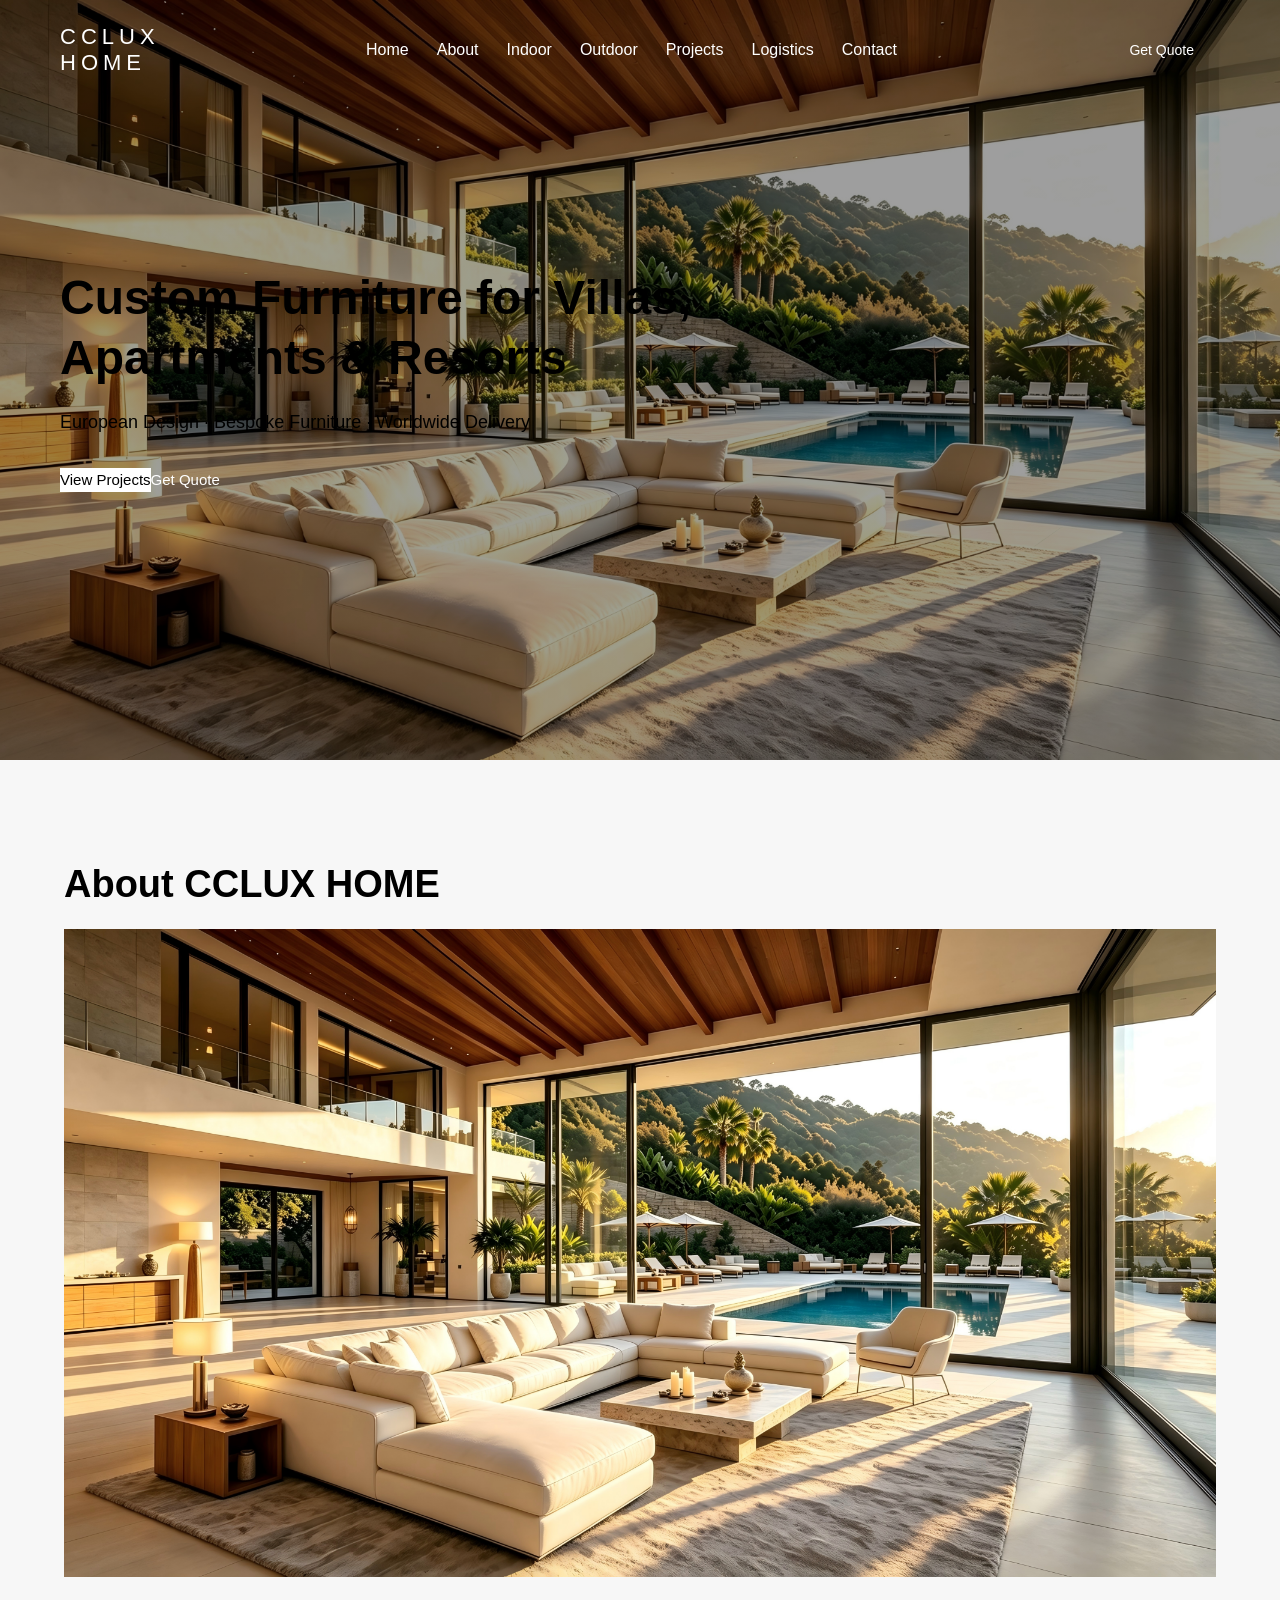
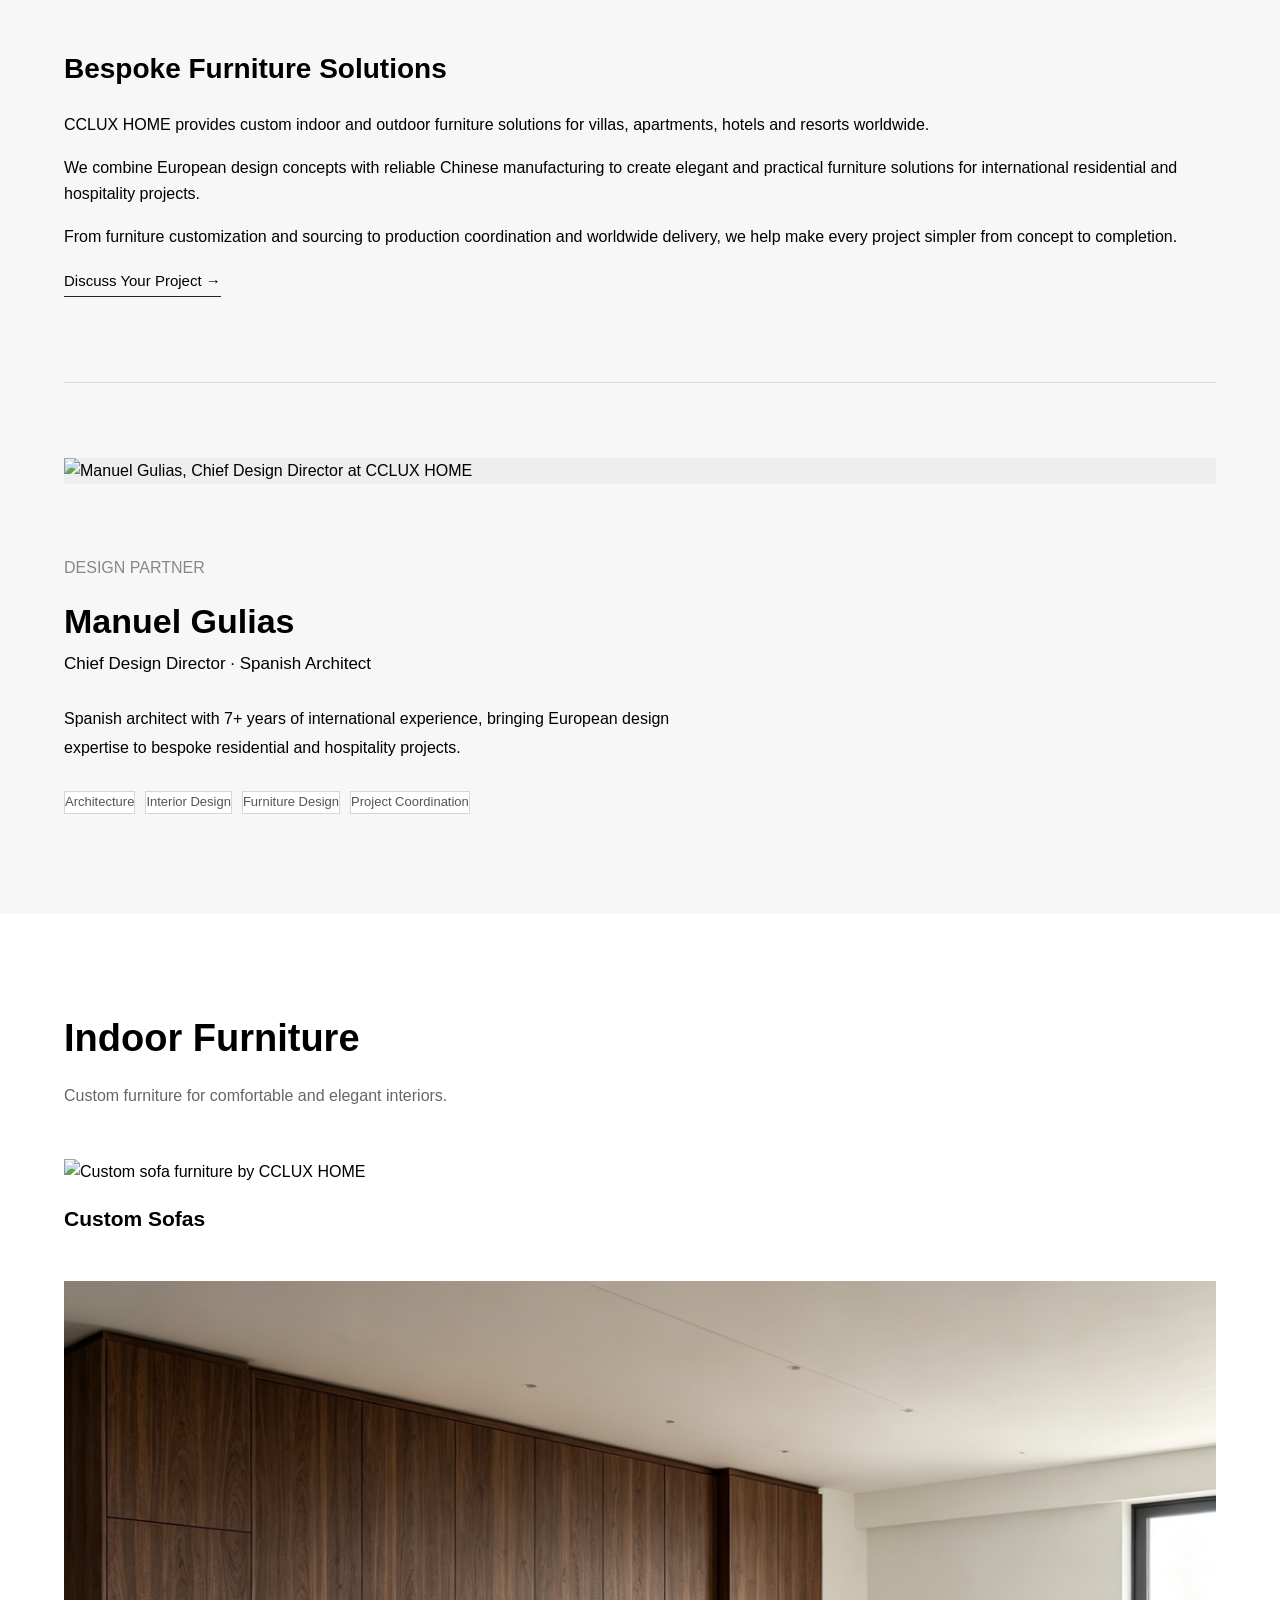
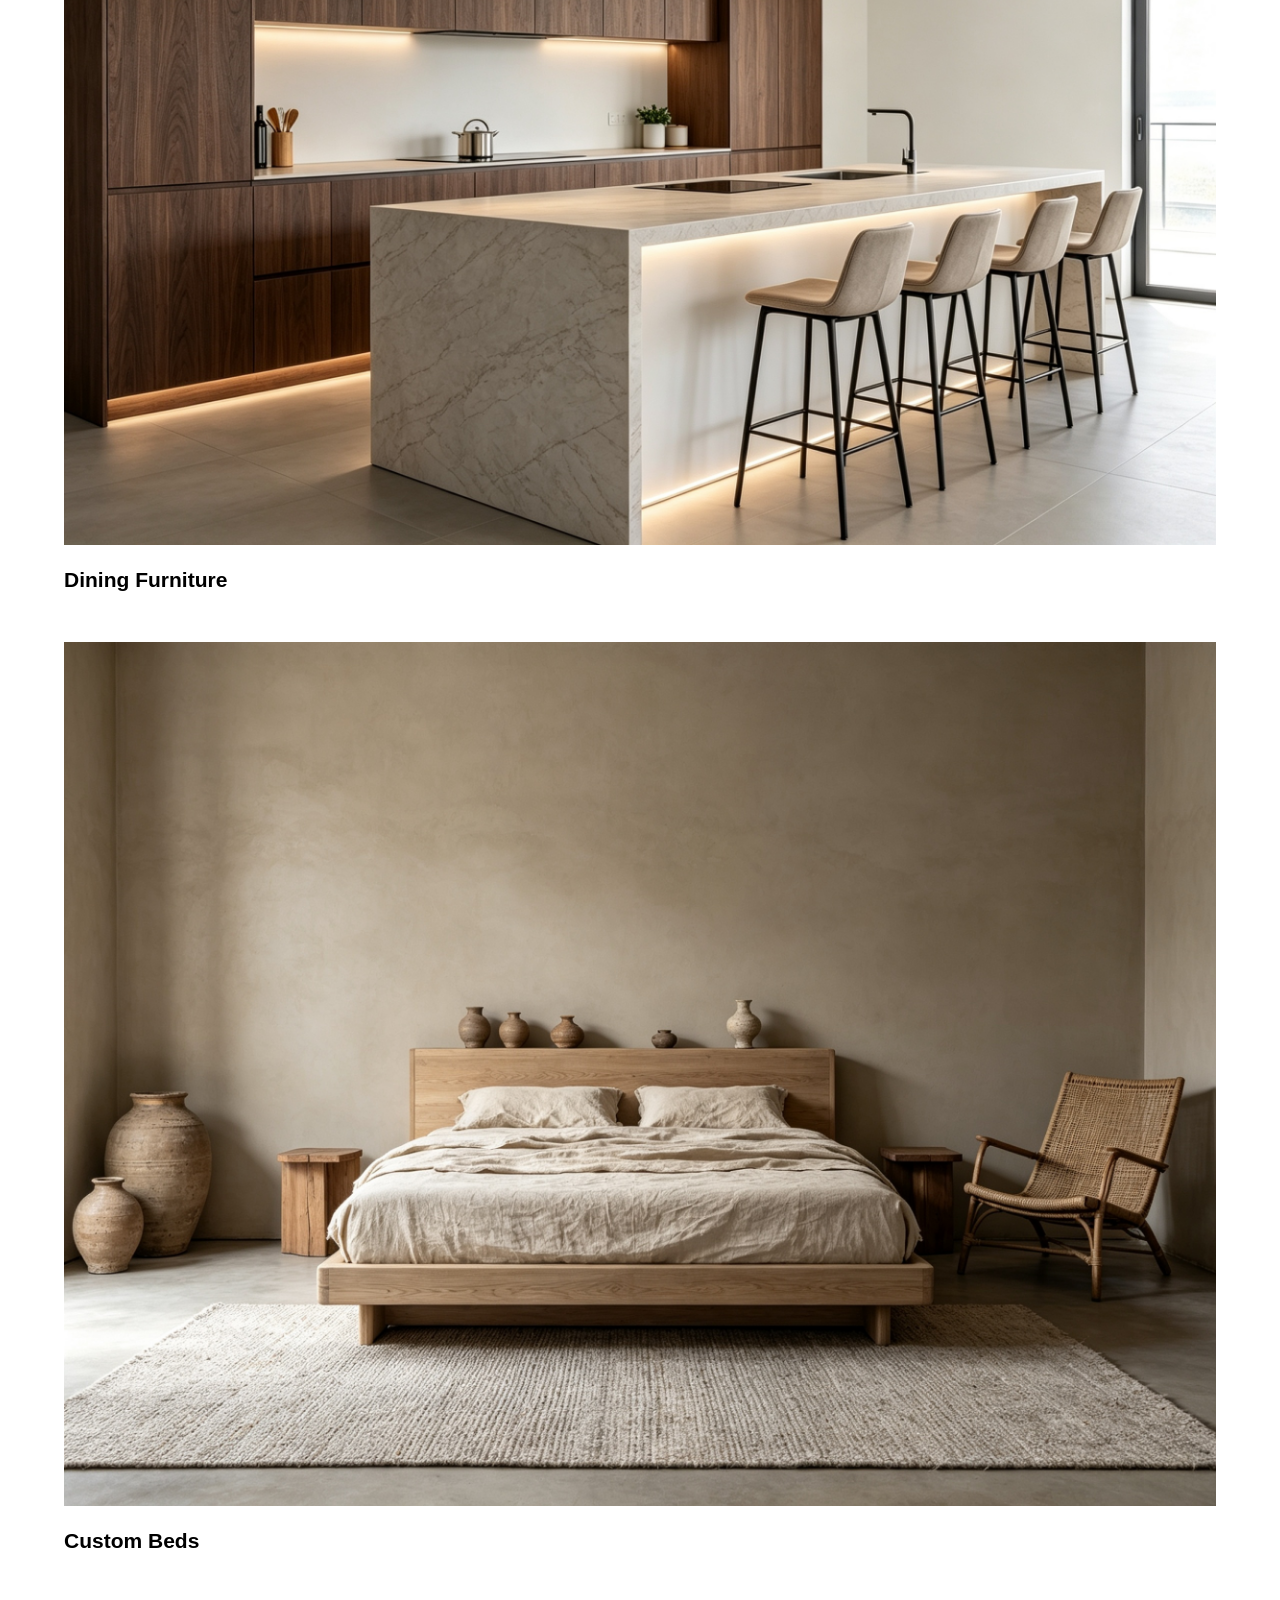
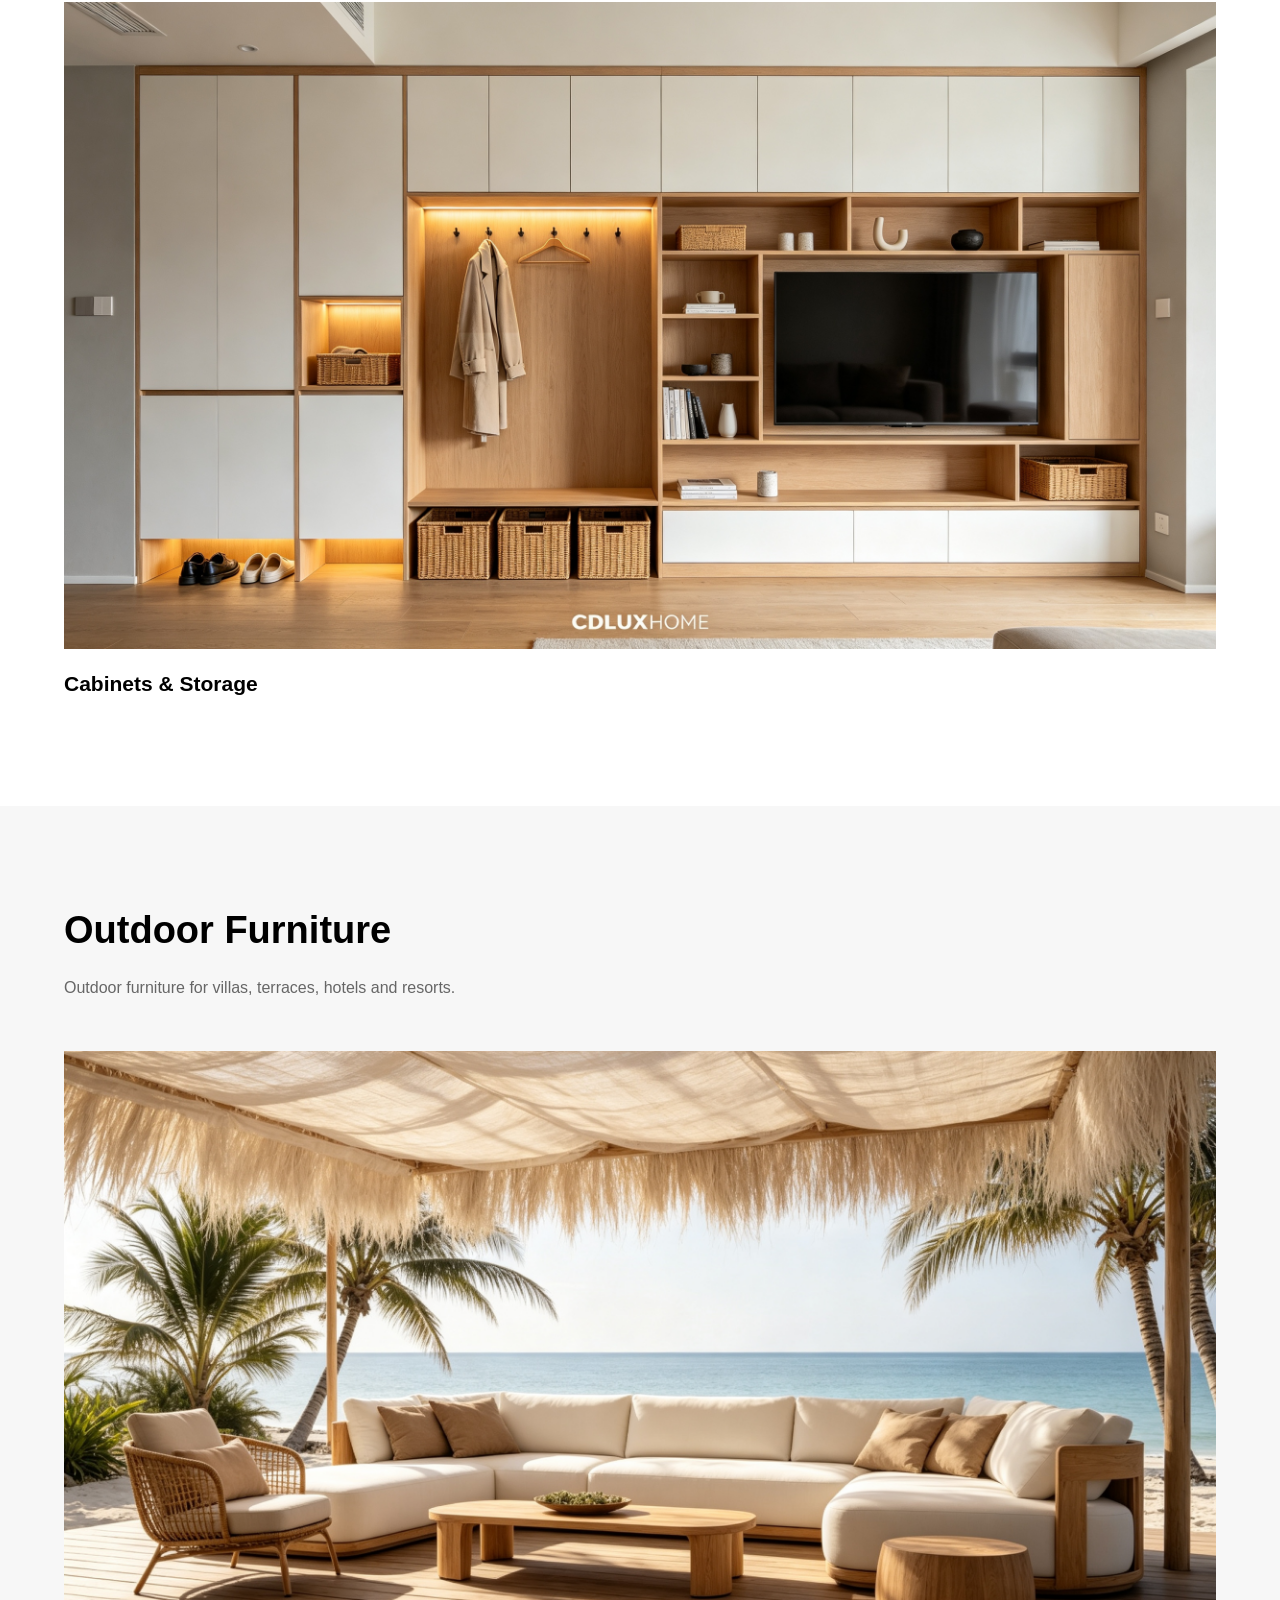
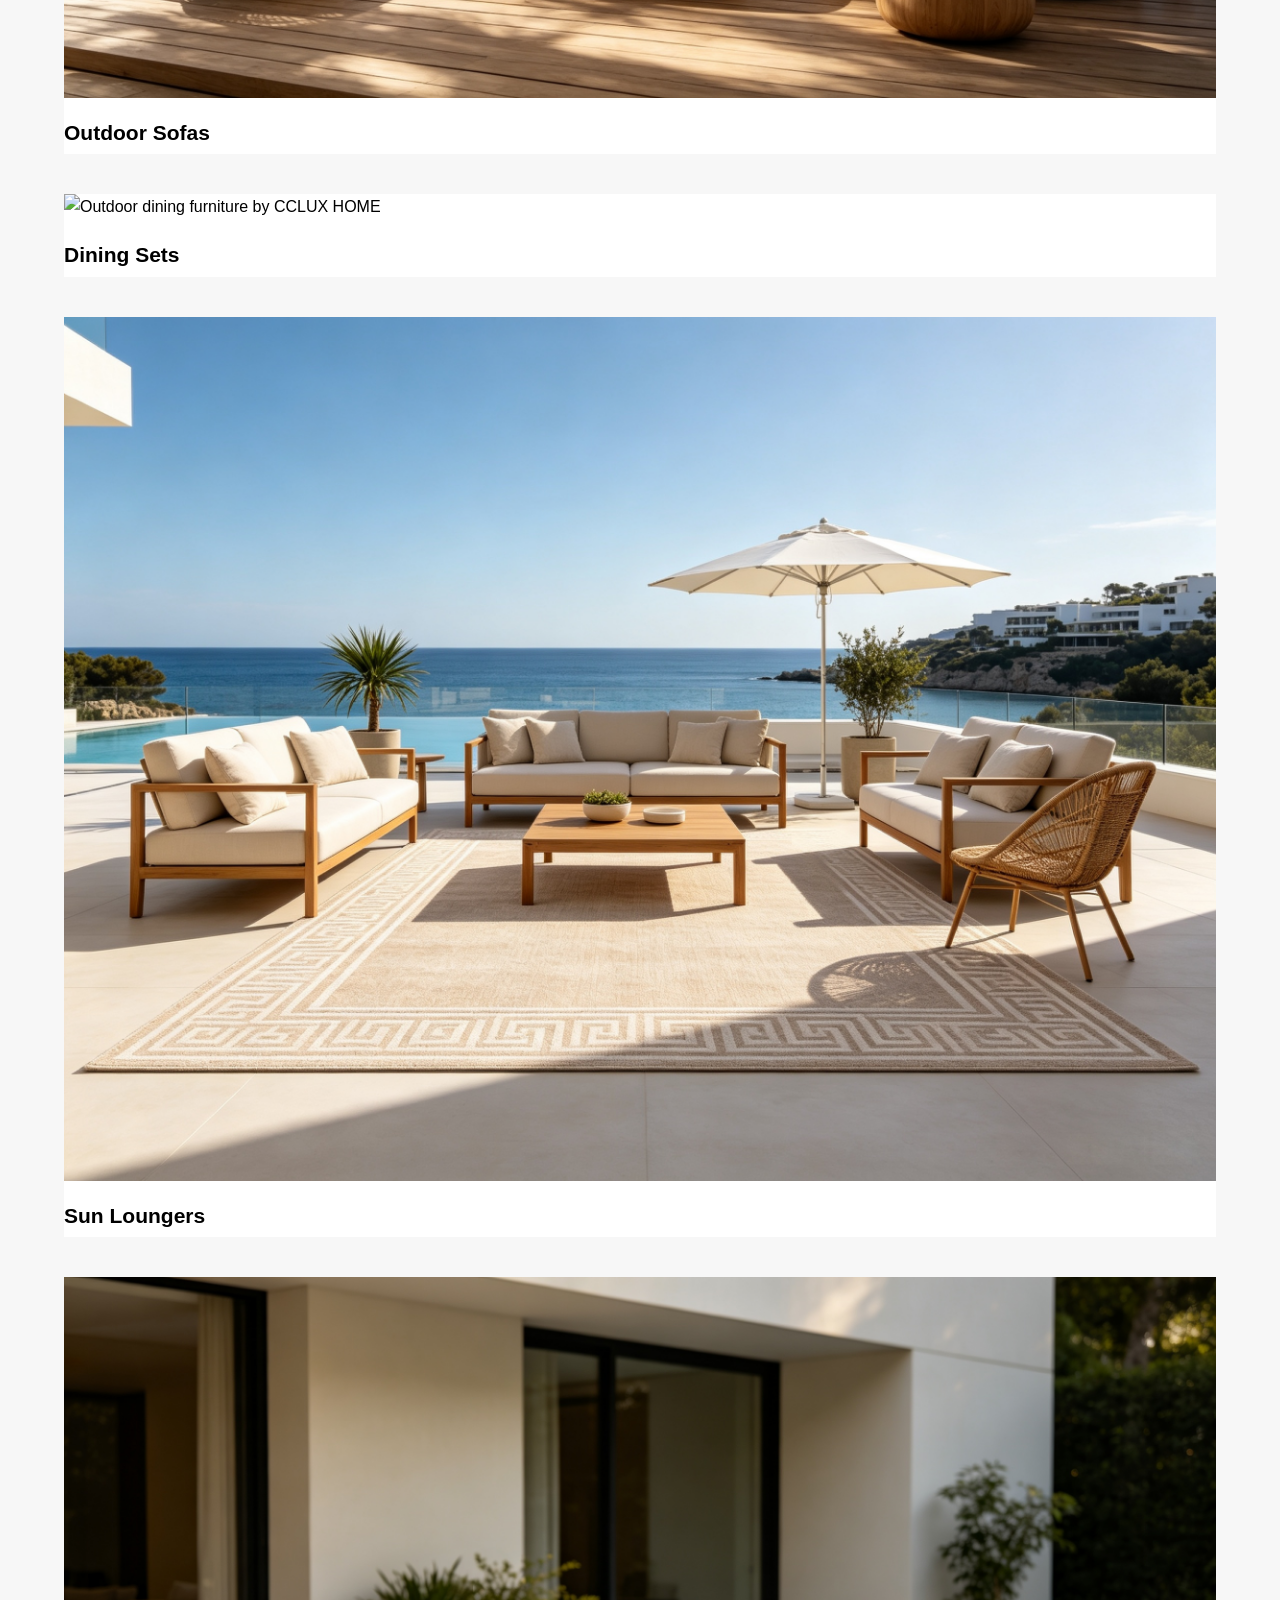
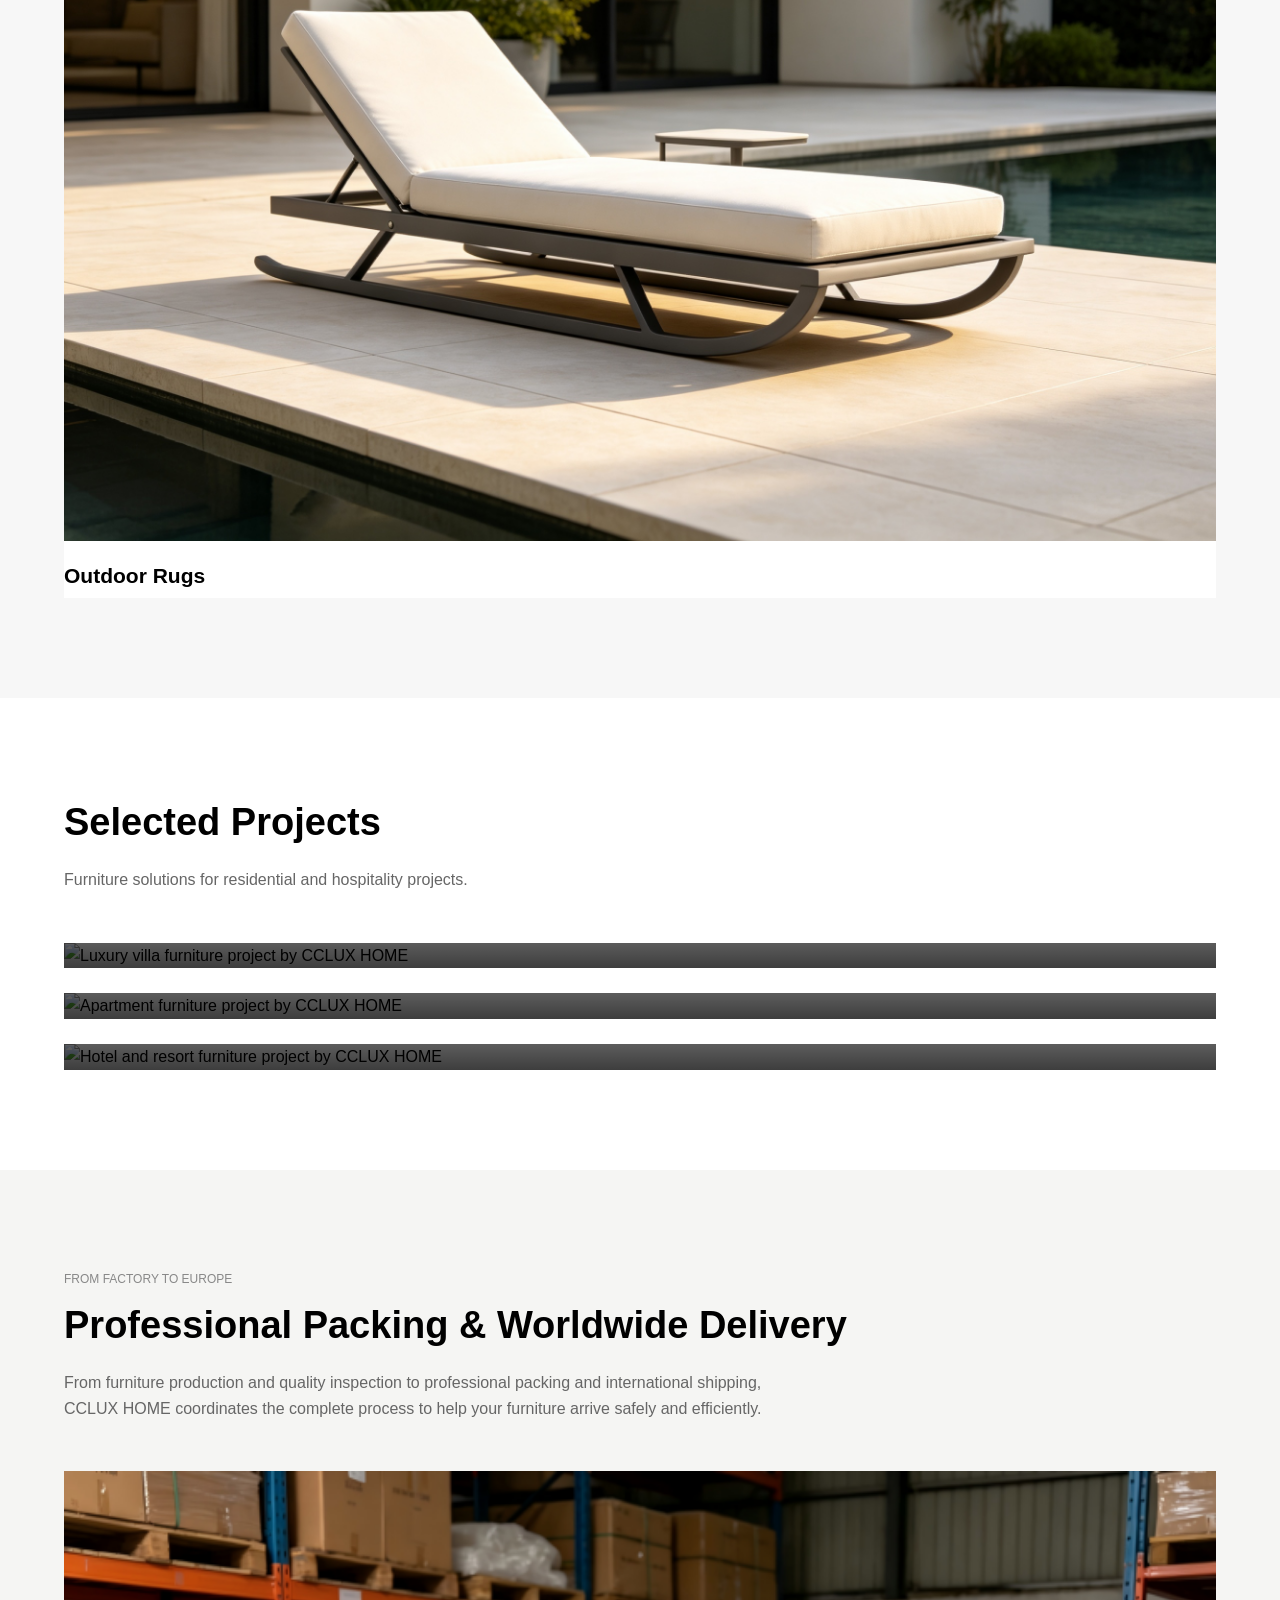
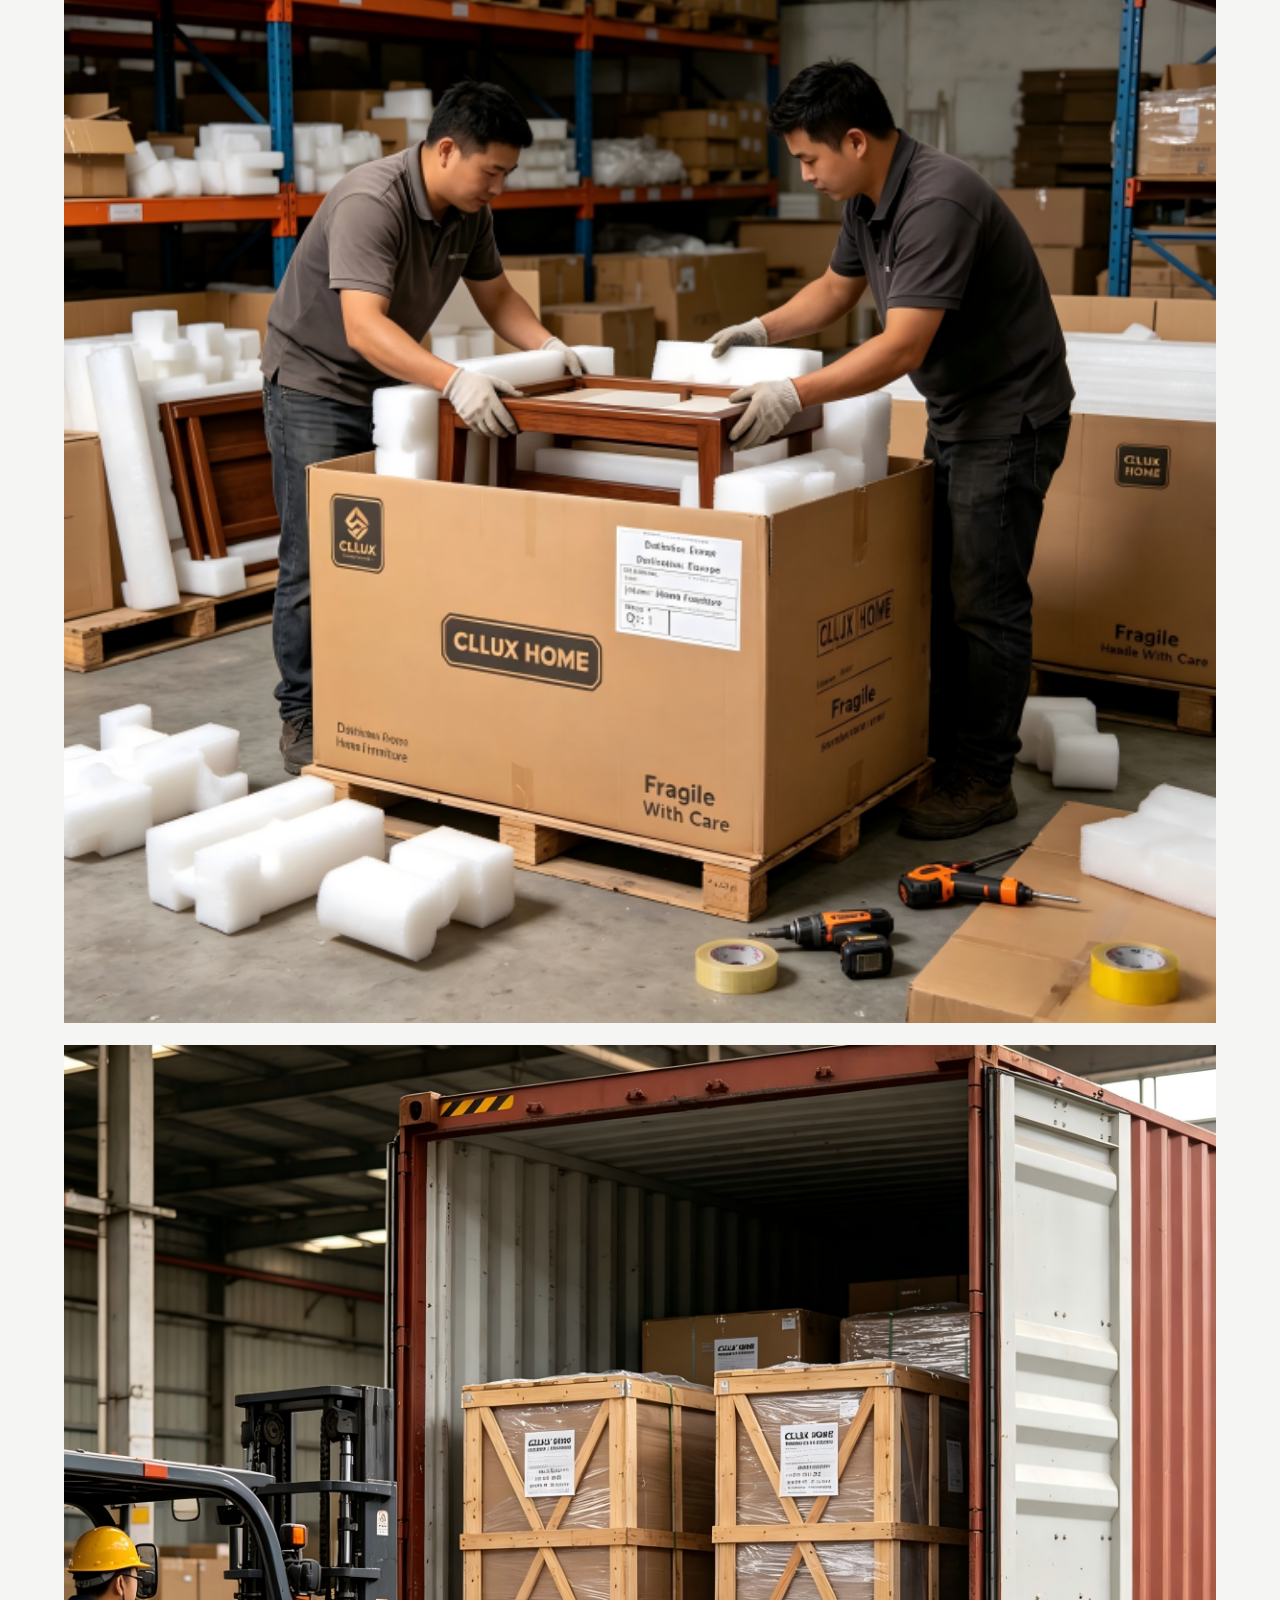
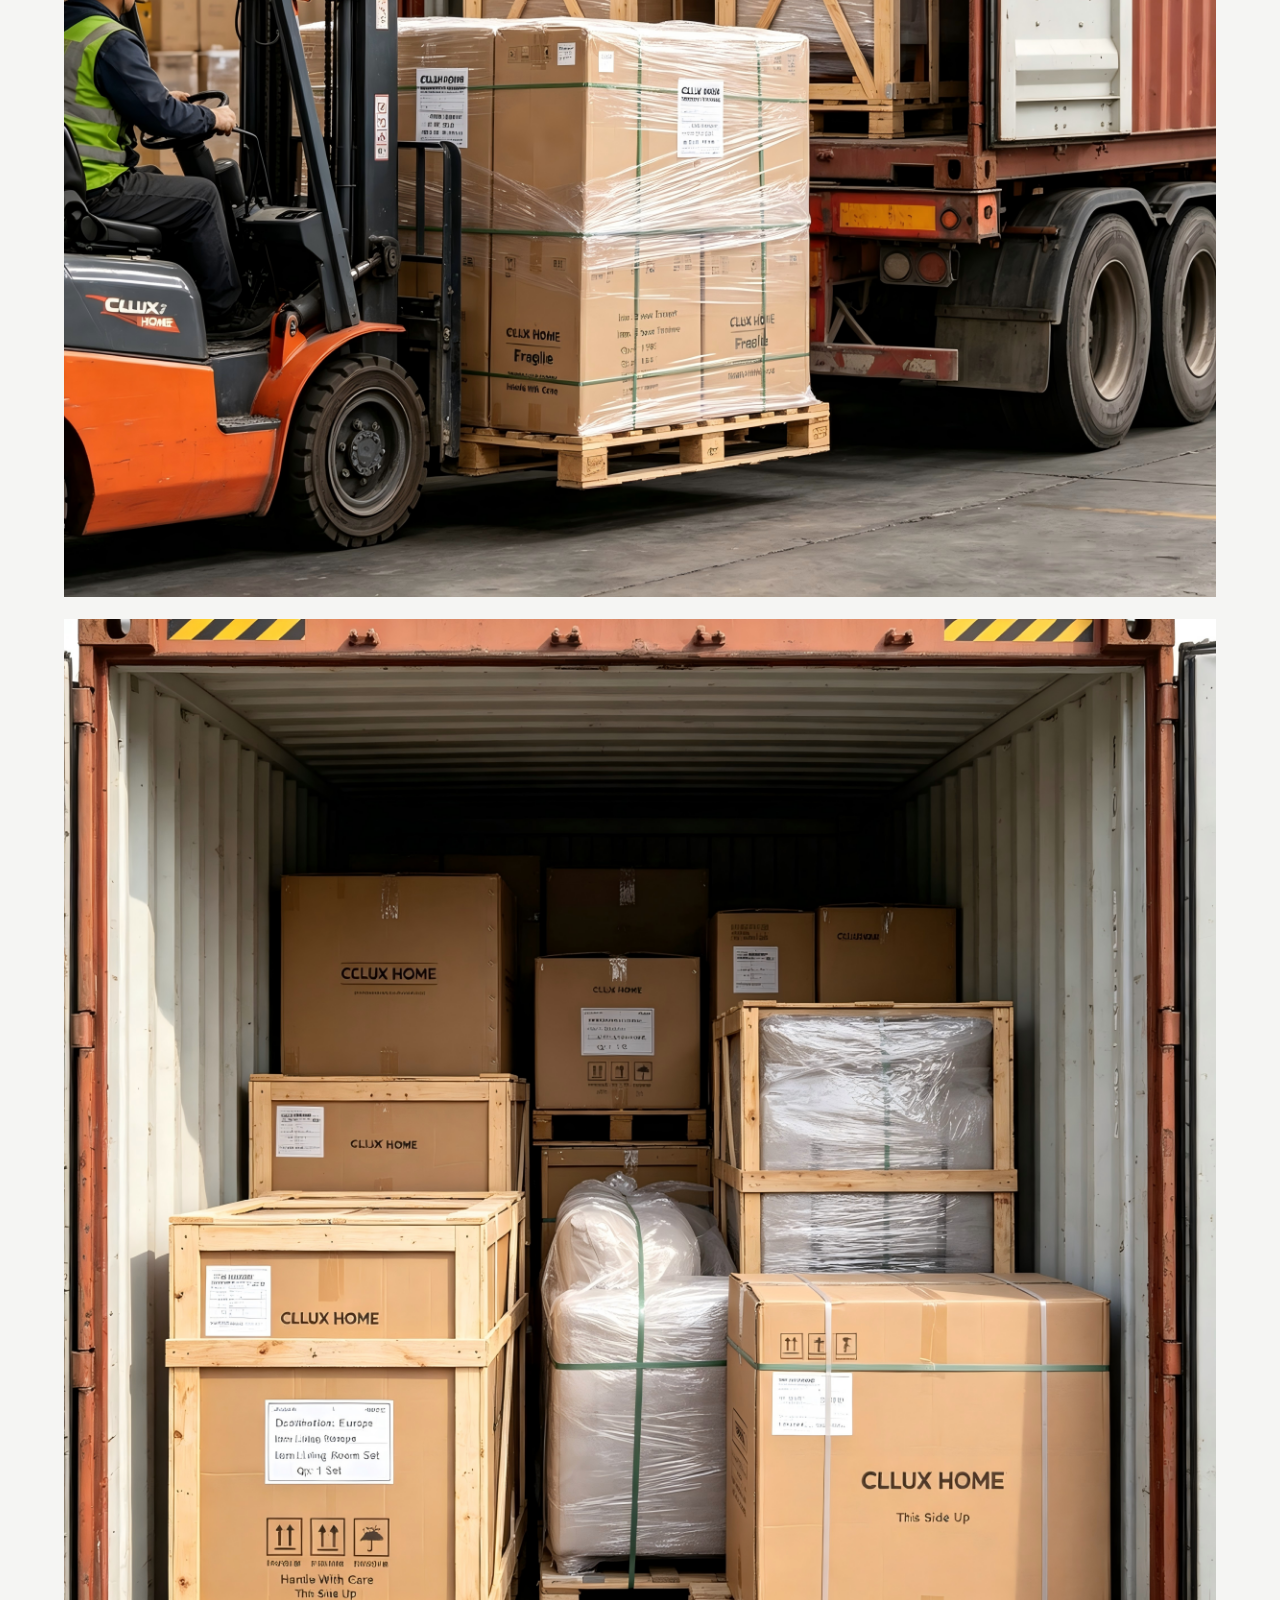
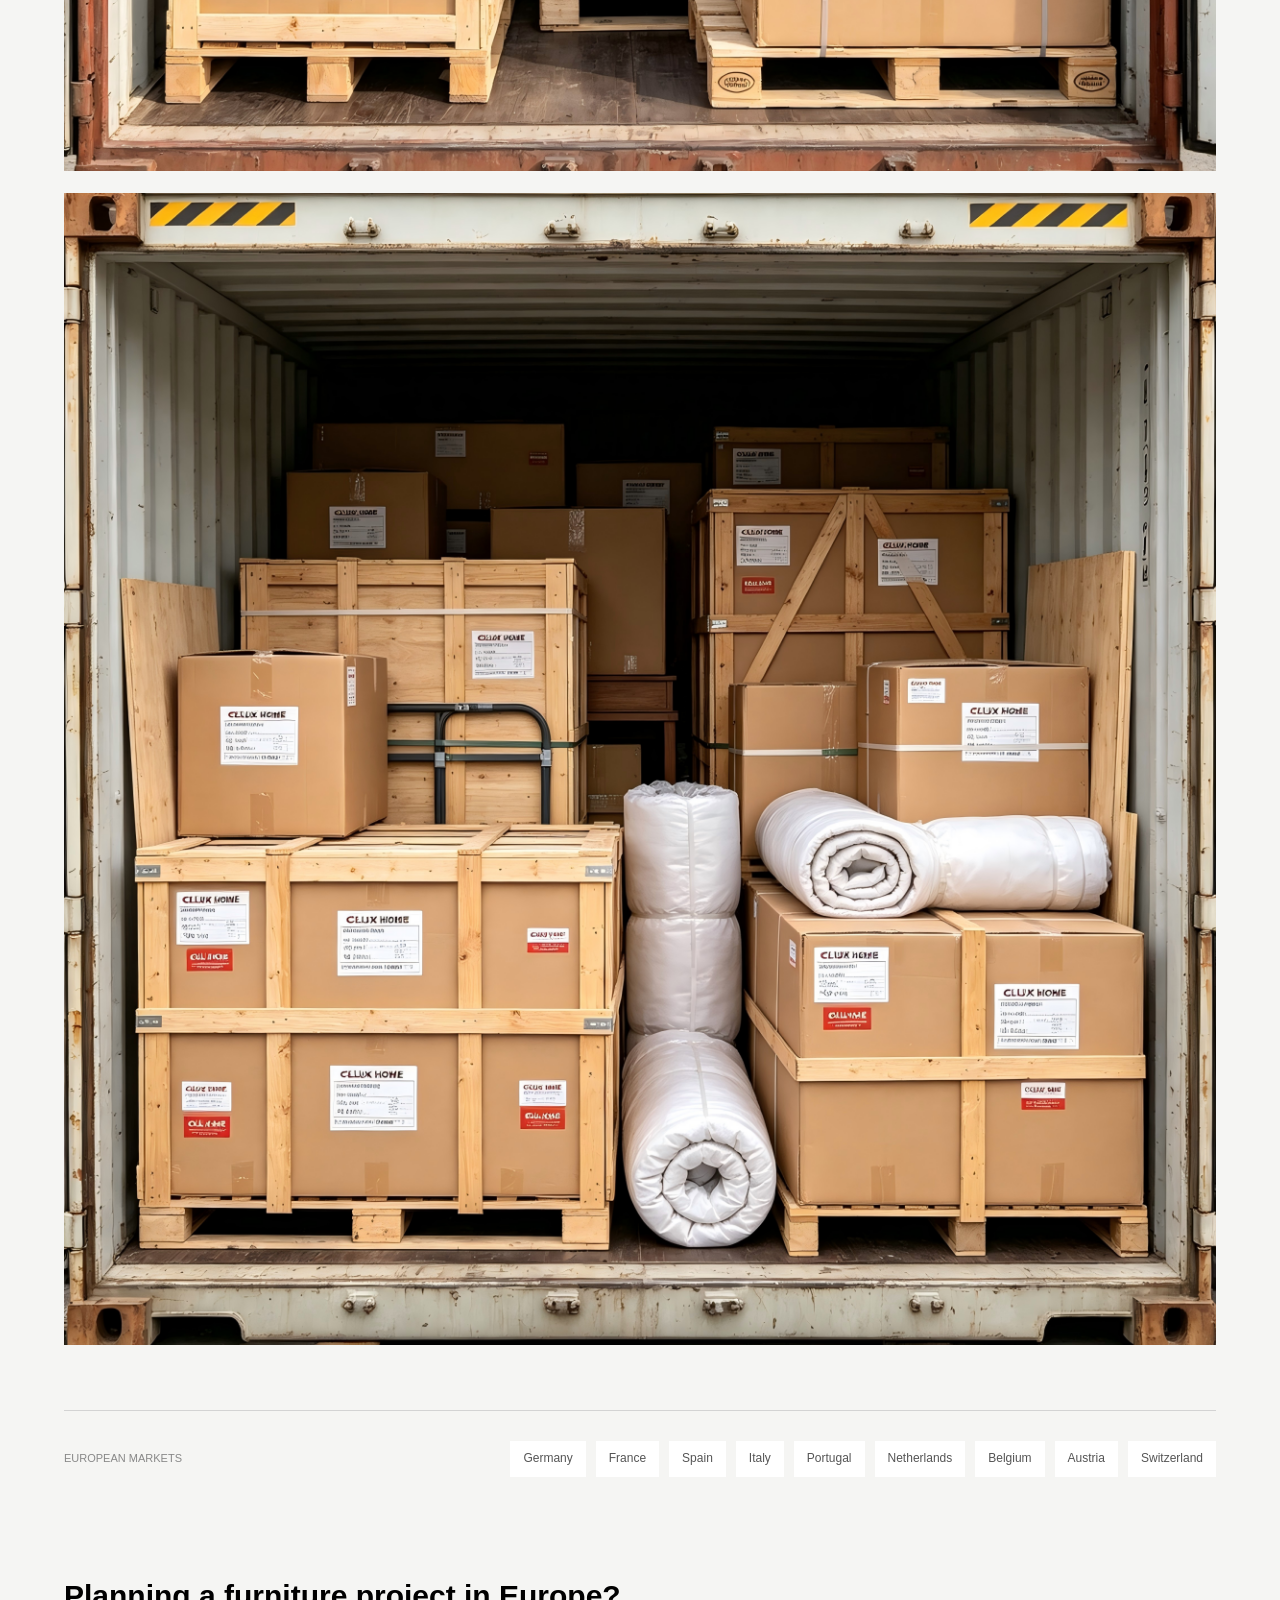
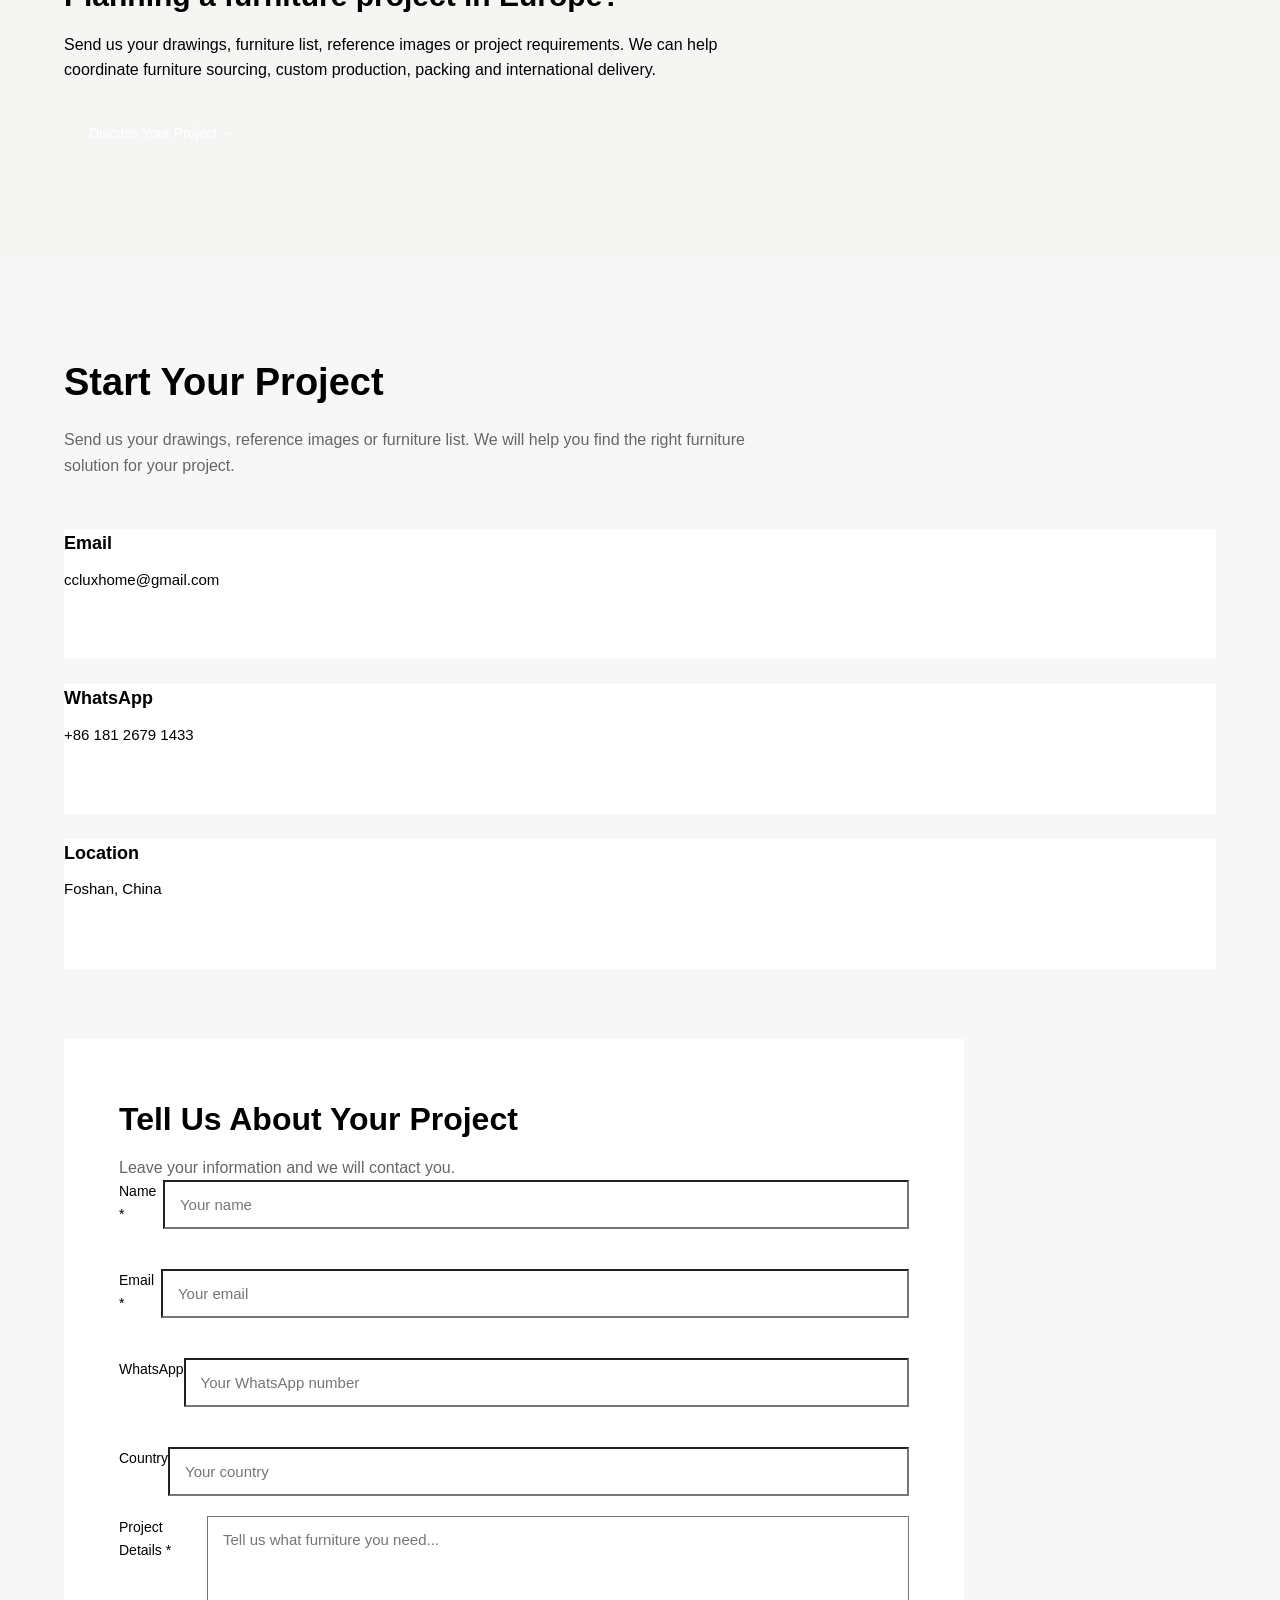
==== index.html @ ff546bd0 "Remove code block formatting from index.html" ====
<!DOCTYPE html>
<html lang="en">

<head>

<meta charset="UTF-8">

<meta name="viewport" content="width=device-width, initial-scale=1.0">

<!-- ==================================================
SEO
================================================== -->

<title>Custom Furniture Supplier China | CCLUX HOME</title>

<meta
    name="description"
    content="CCLUX HOME provides custom indoor and outdoor furniture for villas, apartments, hotels and resorts. European design support, bespoke furniture manufacturing, professional packing and worldwide delivery from China."
>

<meta
    name="keywords"
    content="custom furniture supplier China, bespoke furniture manufacturer, luxury villa furniture, hotel furniture supplier, European furniture supplier, furniture export China, custom furniture Europe"
>

<meta
    name="robots"
    content="index, follow"
>

<link
    rel="canonical"
    href="https://ccluxfurnishings.github.io/"
>

<!-- ==================================================
CSS
================================================== -->

<link
    rel="stylesheet"
    href="css/style.css"
>

</head>


<body>


<!-- ==================================================
HEADER
================================================== -->

<header class="header">

    <a href="#home" class="logo">
        CCLUX<br>HOME
    </a>

    <nav class="nav">

        <a href="#home">Home</a>

        <a href="#about">About</a>

        <a href="#indoor">Indoor</a>

        <a href="#outdoor">Outdoor</a>

        <a href="#projects">Projects</a>

        <a href="#logistics">Logistics</a>

        <a href="#contact">Contact</a>

    </nav>

    <a
        href="#contact"
        class="header-btn"
    >
        Get Quote
    </a>

</header>


<!-- ==================================================
HOME / HERO
================================================== -->

<section
    class="hero"
    id="home"
>

    <div class="hero-content">

        <h1>
            Custom Furniture for Villas, Apartments & Resorts
        </h1>

        <p>
            European Design · Bespoke Furniture · Worldwide Delivery
        </p>

        <div class="buttons">

            <a
                href="#projects"
                class="btn-primary"
            >
                View Projects
            </a>

            <a
                href="#contact"
                class="btn-secondary"
            >
                Get Quote
            </a>

        </div>

    </div>

</section>


<!-- ==================================================
ABOUT
================================================== -->

<section
    class="about"
    id="about"
>

    <div class="container">

        <h2 class="section-title">
            About CCLUX HOME
        </h2>

        <div class="about-grid">

            <!-- ABOUT IMAGE -->

            <div class="about-image">

                <img
                    src="assets/images/hero/hero-villa-interior.png"
                    alt="CCLUX HOME custom furniture and villa project"
                >

            </div>


            <!-- ABOUT TEXT -->

            <div class="about-content">

                <h3>
                    Bespoke Furniture Solutions
                </h3>

                <p>
                    CCLUX HOME provides custom indoor and outdoor furniture
                    solutions for villas, apartments, hotels and resorts worldwide.
                </p>

                <p>
                    We combine European design concepts with reliable Chinese
                    manufacturing to create elegant and practical furniture solutions
                    for international residential and hospitality projects.
                </p>

                <p>
                    From furniture customization and sourcing to production
                    coordination and worldwide delivery, we help make every
                    project simpler from concept to completion.
                </p>

                <a
                    href="#contact"
                    class="text-link"
                >
                    Discuss Your Project →
                </a>

            </div>

        </div>


        <!-- ==================================================
        DESIGN PARTNER
        ================================================== -->

        <div class="designer-section">

            <div class="designer-image">

                <img
                    src="assets/images/hero/manuel-gulias.png"
                    alt="Manuel Gulias, Chief Design Director at CCLUX HOME"
                >

            </div>


            <div class="designer-content">

                <p class="designer-label">
                    DESIGN PARTNER
                </p>

                <h3>
                    Manuel Gulias
                </h3>

                <p class="designer-role">
                    Chief Design Director · Spanish Architect
                </p>

                <p>
                    Spanish architect with 7+ years of international experience,
                    bringing European design expertise to bespoke residential
                    and hospitality projects.
                </p>

                <div class="designer-details">

                    <span>Architecture</span>

                    <span>Interior Design</span>

                    <span>Furniture Design</span>

                    <span>Project Coordination</span>

                </div>

            </div>

        </div>

    </div>

</section>


<!-- ==================================================
INDOOR FURNITURE
================================================== -->

<section
    class="products"
    id="indoor"
>

    <div class="container">

        <h2 class="section-title">
            Indoor Furniture
        </h2>

        <p class="section-text">
            Custom furniture for comfortable and elegant interiors.
        </p>


        <div class="product-grid">


            <!-- SOFA -->

            <div class="product-card">

                <img
                    src="assets/images/hero/Indoor/sofa.png"
                    alt="Custom sofa furniture by CCLUX HOME"
                >

                <div class="product-info">

                    <h3>
                        Custom Sofas
                    </h3>

                </div>

            </div>


            <!-- DINING -->

            <div class="product-card">

                <img
                    src="assets/images/hero/Indoor/dining3.png"
                    alt="Custom dining furniture by CCLUX HOME"
                >

                <div class="product-info">

                    <h3>
                        Dining Furniture
                    </h3>

                </div>

            </div>


            <!-- BED -->

            <div class="product-card">

                <img
                    src="assets/images/hero/Indoor/indoorbed4.png"
                    alt="Custom bedroom furniture by CCLUX HOME"
                >

                <div class="product-info">

                    <h3>
                        Custom Beds
                    </h3>

                </div>

            </div>


            <!-- CABINET -->

            <div class="product-card">

                <img
                    src="assets/images/hero/Indoor/lockers.png"
                    alt="Custom cabinets and storage furniture by CCLUX HOME"
                >

                <div class="product-info">

                    <h3>
                        Cabinets & Storage
                    </h3>

                </div>

            </div>


        </div>

    </div>

</section>


<!-- ==================================================
OUTDOOR FURNITURE
================================================== -->

<section
    class="products outdoor"
    id="outdoor"
>

    <div class="container">

        <h2 class="section-title">
            Outdoor Furniture
        </h2>

        <p class="section-text">
            Outdoor furniture for villas, terraces, hotels and resorts.
        </p>


        <div class="product-grid">


            <!-- OUTDOOR SOFA -->

            <div class="product-card">

                <img
                    src="assets/images/hero/Outdoor/outdoor5.png"
                    alt="Custom outdoor sofa by CCLUX HOME"
                >

                <div class="product-info">

                    <h3>
                        Outdoor Sofas
                    </h3>

                </div>

            </div>


            <!-- OUTDOOR DINING -->

            <div class="product-card">

                <img
                    src="assets/images/hero/Outdoor/outdoor6.png"
                    alt="Outdoor dining furniture by CCLUX HOME"
                >

                <div class="product-info">

                    <h3>
                        Dining Sets
                    </h3>

                </div>

            </div>


            <!-- SUN LOUNGER -->

            <div class="product-card">

                <img
                    src="assets/images/hero/Outdoor/outdoor9.png"
                    alt="Outdoor sun loungers by CCLUX HOME"
                >

                <div class="product-info">

                    <h3>
                        Sun Loungers
                    </h3>

                </div>

            </div>


            <!-- OUTDOOR RUG -->

            <div class="product-card">

                <img
                    src="assets/images/hero/Outdoor/lay1.png"
                    alt="Outdoor rug by CCLUX HOME"
                >

                <div class="product-info">

                    <h3>
                        Outdoor Rugs
                    </h3>

                </div>

            </div>


        </div>

    </div>

</section>


<!-- ==================================================
PROJECTS
================================================== -->

<section
    class="projects"
    id="projects"
>

    <div class="container">

        <h2 class="section-title">
            Selected Projects
        </h2>

        <p class="section-text">
            Furniture solutions for residential and hospitality projects.
        </p>


        <div class="projects-grid">


            <!-- VILLA -->

            <a
                href="projects/villa.html"
                class="project-card"
            >

                <img
                    src="assets/images/hero/Projects/pj05.png"
                    alt="Luxury villa furniture project by CCLUX HOME"
                >

                <div class="project-overlay">

                    <h3>
                        Villa
                    </h3>

                    <span>
                        View Project →
                    </span>

                </div>

            </a>


            <!-- APARTMENT -->

            <a
                href="projects/apartment.html"
                class="project-card"
            >

                <img
                    src="assets/images/hero/Projects/pj07.png"
                    alt="Apartment furniture project by CCLUX HOME"
                >

                <div class="project-overlay">

                    <h3>
                        Apartment
                    </h3>

                    <span>
                        View Project →
                    </span>

                </div>

            </a>


            <!-- HOSPITALITY -->

            <a
                href="projects/hospitality.html"
                class="project-card"
            >

                <img
                    src="assets/images/hero/Projects/projects4.png"
                    alt="Hotel and resort furniture project by CCLUX HOME"
                >

                <div class="project-overlay">

                    <h3>
                        Hospitality
                    </h3>

                    <span>
                        View Project →
                    </span>

                </div>

            </a>


        </div>

    </div>

</section>


<!-- ==================================================
LOGISTICS
================================================== -->

<section
    class="logistics"
    id="logistics"
>

    <div class="container">


        <!-- LOGISTICS INTRO -->

        <div class="logistics-header">

            <p class="logistics-label">
                FROM FACTORY TO EUROPE
            </p>

            <h2 class="section-title">
                Professional Packing & Worldwide Delivery
            </h2>

            <p class="section-text">
                From furniture production and quality inspection to professional
                packing and international shipping, CCLUX HOME coordinates the
                complete process to help your furniture arrive safely and efficiently.
            </p>

        </div>


        <!-- ==================================================
        FOUR DELIVERY IMAGES
        ================================================== -->

        <div class="delivery-grid">


            <!-- DELIVERY IMAGE 01 -->

            <div class="delivery-card">

                <div class="delivery-image">

                    <img
                        src="assets/images/hero/Logistics/Delivery01.png"
                        alt="CCLUX HOME furniture production"
                    >

                </div>

            </div>


            <!-- DELIVERY IMAGE 02 -->

            <div class="delivery-card">

                <div class="delivery-image">

                    <img
                        src="assets/images/hero/Logistics/Delivery02.png"
                        alt="CCLUX HOME furniture quality inspection"
                    >

                </div>

            </div>


            <!-- DELIVERY IMAGE 03 -->

            <div class="delivery-card">

                <div class="delivery-image">

                    <img
                        src="assets/images/hero/Logistics/Delivery03.png"
                        alt="CCLUX HOME professional furniture packaging"
                    >

                </div>

            </div>


            <!-- DELIVERY IMAGE 04 -->

            <div class="delivery-card">

                <div class="delivery-image">

                    <img
                        src="assets/images/hero/Logistics/Delivery04.png"
                        alt="CCLUX HOME furniture shipping to Europe"
                    >

                </div>

            </div>


        </div>


        <!-- ==================================================
        EUROPEAN MARKETS
        ================================================== -->

        <div class="europe-markets">

            <p class="markets-label">
                EUROPEAN MARKETS
            </p>

            <div class="market-list">

                <span>Germany</span>

                <span>France</span>

                <span>Spain</span>

                <span>Italy</span>

                <span>Portugal</span>

                <span>Netherlands</span>

                <span>Belgium</span>

                <span>Austria</span>

                <span>Switzerland</span>

            </div>

        </div>


        <!-- ==================================================
        LOGISTICS CTA
        ================================================== -->

        <div class="logistics-cta">

            <h3>
                Planning a furniture project in Europe?
            </h3>

            <p>
                Send us your drawings, furniture list, reference images or
                project requirements. We can help coordinate furniture sourcing,
                custom production, packing and international delivery.
            </p>

            <a
                href="#contact"
                class="logistics-btn"
            >
                Discuss Your Project →
            </a>

        </div>


    </div>

</section>


<!-- ==================================================
CONTACT
================================================== -->

<section
    class="contact"
    id="contact"
>

    <div class="container">

        <h2 class="section-title">
            Start Your Project
        </h2>

        <p class="section-text">
            Send us your drawings, reference images or furniture list.
            We will help you find the right furniture solution for your project.
        </p>


        <!-- CONTACT INFORMATION -->

        <div class="contact-grid">


            <!-- EMAIL -->

            <div class="contact-item">

                <h3>
                    Email
                </h3>

                <a href="mailto:ccluxhome@gmail.com">
                    ccluxhome@gmail.com
                </a>

            </div>


            <!-- WHATSAPP -->

            <div class="contact-item">

                <h3>
                    WhatsApp
                </h3>

                <a
                    href="https://wa.me/8618126791433"
                    target="_blank"
                    rel="noopener noreferrer"
                >
                    +86 181 2679 1433
                </a>

            </div>


            <!-- LOCATION -->

            <div class="contact-item">

                <h3>
                    Location
                </h3>

                <p>
                    Foshan, China
                </p>

            </div>


        </div>


        <!-- ==================================================
        CONTACT FORM
        ================================================== -->

        <div class="inquiry-form">

            <h2>
                Tell Us About Your Project
            </h2>

            <p>
                Leave your information and we will contact you.
            </p>


            <form
                action="https://formsubmit.co/ccluxhome@gmail.com"
                method="POST"
            >

                <input
                    type="hidden"
                    name="_subject"
                    value="New CCLUX HOME Inquiry"
                >

                <input
                    type="hidden"
                    name="_captcha"
                    value="false"
                >


                <div class="form-grid">


                    <!-- NAME -->

                    <div class="form-group">

                        <label for="name">
                            Name *
                        </label>

                        <input
                            type="text"
                            id="name"
                            name="Name"
                            placeholder="Your name"
                            required
                        >

                    </div>


                    <!-- EMAIL -->

                    <div class="form-group">

                        <label for="email">
                            Email *
                        </label>

                        <input
                            type="email"
                            id="email"
                            name="Email"
                            placeholder="Your email"
                            required
                        >

                    </div>


                    <!-- WHATSAPP -->

                    <div class="form-group">

                        <label for="whatsapp">
                            WhatsApp
                        </label>

                        <input
                            type="text"
                            id="whatsapp"
                            name="WhatsApp"
                            placeholder="Your WhatsApp number"
                        >

                    </div>


                    <!-- COUNTRY -->

                    <div class="form-group">

                        <label for="country">
                            Country
                        </label>

                        <input
                            type="text"
                            id="country"
                            name="Country"
                            placeholder="Your country"
                        >

                    </div>


                </div>


                <!-- PROJECT DETAILS -->

                <div class="form-group full-width">

                    <label for="message">
                        Project Details *
                    </label>

                    <textarea
                        id="message"
                        name="Project Details"
                        rows="5"
                        placeholder="Tell us what furniture you need..."
                        required
                    ></textarea>

                </div>


                <button
                    type="submit"
                    class="submit-btn"
                >
                    Send Inquiry
                </button>


            </form>

        </div>

    </div>

</section>


<!-- ==================================================
FOOTER
================================================== -->

<footer class="footer">

    <div class="container">

        <div class="footer-content">

            <div>

                <h3>
                    CCLUX HOME
                </h3>

                <p>
                    Custom Furniture · European Design · Worldwide Delivery
                </p>

            </div>


            <div class="footer-links">

                <a href="#home">
                    Home
                </a>

                <a href="#about">
                    About
                </a>

                <a href="#indoor">
                    Indoor
                </a>

                <a href="#outdoor">
                    Outdoor
                </a>

                <a href="#projects">
                    Projects
                </a>

                <a href="#logistics">
                    Logistics
                </a>

                <a href="#contact">
                    Contact
                </a>

            </div>

        </div>


        <p class="copyright">
            © 2026 CCLUX HOME. All Rights Reserved.
        </p>

    </div>

</footer>


</body>

</html>
```
---- css/style.css ----
/* ==================================================
RESET
================================================== */

* {
  margin: 0;
  padding: 0;
  box-sizing: border-box;
  }

html {
scroll-behavior: smooth;
}

body {
font-family:
"Helvetica Neue",
Arial,
sans-serif;

```
color: #222;

background: #ffffff;

line-height: 1.6;
```

}

img {
width: 100%;
display: block;
}

a {
text-decoration: none;
color: inherit;
}

.container {
width: 90%;
max-width: 1200px;
margin: 0 auto;
}

/* ==================================================
HEADER
================================================== */

.header {
position: absolute;

```
top: 0;
left: 0;

width: 100%;
height: 100px;

display: flex;
align-items: center;
justify-content: space-between;

padding: 0 60px;

z-index: 10;

color: white;
```

}

.logo {
font-size: 22px;

```
font-weight: 400;

letter-spacing: 5px;

line-height: 1.2;

color: white;
```

}

.nav {
display: flex;

```
align-items: center;

gap: 28px;
```

}

.nav a {
color: white;

```
font-size: 14px;

transition: opacity 0.3s ease;
```

}

.nav a:hover {
opacity: 0.7;
}

.header-btn {
color: white;

```
border: 1px solid rgba(255,255,255,0.8);

padding: 12px 26px;

font-size: 14px;

transition: all 0.3s ease;
```

}

.header-btn:hover {
background: white;

```
color: #222;
```

}

/* ==================================================
HERO
================================================== */

.hero {
min-height: 760px;

```
height: 100vh;

background-image:
    linear-gradient(
        rgba(0,0,0,0.38),
        rgba(0,0,0,0.38)
    ),
    url("../assets/images/hero/hero-villa-interior.png");

background-size: cover;

background-position: center;

background-repeat: no-repeat;

display: flex;

align-items: center;

padding: 0 60px;
```

}

.hero-content {
max-width: 700px;

```
color: white;
```

}

.hero h1 {
font-size: 48px;

```
font-weight: 400;

line-height: 1.25;

margin-bottom: 20px;
```

}

.hero p {
font-size: 18px;

```
font-weight: 300;

margin-bottom: 32px;
```

}

/* ==================================================
BUTTONS
================================================== */

.buttons {
display: flex;

```
gap: 16px;

flex-wrap: wrap;
```

}

.buttons a {
display: inline-block;

```
padding: 14px 28px;

font-size: 15px;
```

}

.btn-primary {
background: white;

```
color: #222;
```

}

.btn-secondary {
color: white;

```
border: 1px solid rgba(255,255,255,0.8);
```

}

.btn-primary:hover {
opacity: 0.88;
}

.btn-secondary:hover {
background: white;

```
color: #222;
```

}

/* ==================================================
GENERAL SECTION
================================================== */

section {
padding: 100px 0;
}

.section-title {
font-size: 38px;

```
font-weight: 400;

line-height: 1.3;

margin-bottom: 20px;
```

}

.section-text {
max-width: 700px;

```
font-size: 17px;

color: #666;

margin-bottom: 50px;
```

}

/* ==================================================
ABOUT
================================================== */

.about {
background: #f7f7f7;
}

.about-grid {
display: grid;

```
grid-template-columns: 1fr 1fr;

gap: 70px;

align-items: center;
```

}

.about-image {
overflow: hidden;
}

.about-image img {
width: 100%;

```
height: 520px;

object-fit: cover;
```

}

.about-content h3 {
font-size: 28px;

```
font-weight: 400;

margin-bottom: 20px;
```

}

.about-content p {
font-size: 16px;

```
color: #555;

margin-bottom: 18px;
```

}

.text-link {
display: inline-block;

```
margin-top: 10px;

font-size: 15px;

border-bottom: 1px solid #222;

padding-bottom: 3px;
```

}

/* ==================================================
DESIGNER
================================================== */

.designer-section {
display: grid;

```
grid-template-columns: 380px 1fr;

gap: 70px;

align-items: center;

margin-top: 85px;

padding-top: 75px;

border-top: 1px solid #dddddd;
```

}

.designer-image {
width: 100%;

```
overflow: hidden;
```

}

.designer-image img {
width: 100%;

```
height: 500px;

object-fit: cover;

object-position: center top;

background: #eeeeee;
```

}

.designer-content {
max-width: 650px;
}

.designer-label {
font-size: 12px;

```
letter-spacing: 2.5px;

color: #888888;

margin-bottom: 12px;
```

}

.designer-content h3 {
font-size: 34px;

```
font-weight: 400;

line-height: 1.25;

margin-bottom: 6px;
```

}

.designer-role {
font-size: 17px !important;

```
color: #777777 !important;

margin-bottom: 26px !important;
```

}

.designer-content p {
font-size: 16px;

```
color: #555555;

line-height: 1.8;

margin-bottom: 18px;
```

}

.designer-details {
display: flex;

```
flex-wrap: wrap;

gap: 10px;

margin-top: 28px;
```

}

.designer-details span {
display: inline-block;

```
padding: 8px 14px;

border: 1px solid #d7d7d7;

font-size: 13px;

color: #555555;

background: #ffffff;
```

}

/* ==================================================
PRODUCTS
================================================== */

.products {
background: #ffffff;
}

.outdoor {
background: #f7f7f7;
}

.product-grid {
display: grid;

```
grid-template-columns: repeat(2, 1fr);

gap: 40px 35px;
```

}

.product-card {
background: #ffffff;

```
overflow: hidden;
```

}

.product-image {
width: 100%;

```
height: 440px;

overflow: hidden;

background: #f3f3f3;
```

}

.product-image img {
width: 100%;

```
height: 100%;

object-fit: cover;

object-position: center;

display: block;

transition: transform 0.4s ease;
```

}

.product-card:hover .product-image img {
transform: scale(1.025);
}

.product-info {
padding: 18px 0 5px;
}

.product-info h3 {
font-size: 21px;

```
font-weight: 400;
```

}

/* ==================================================
PROJECTS
================================================== */

.projects {
background: #ffffff;
}

.projects-grid {
display: grid;

```
grid-template-columns: repeat(3, 1fr);

gap: 25px;
```

}

.project-card {
position: relative;

```
display: block;

overflow: hidden;

text-decoration: none;

color: inherit;

cursor: pointer;

background: #f5f5f5;
```

}

.project-image {
width: 100%;

```
height: 500px;

overflow: hidden;

background: #eeeeee;
```

}

.project-image img {
width: 100%;

```
height: 100%;

object-fit: cover;

object-position: center;

display: block;

transition: transform 0.5s ease;
```

}

.project-card:hover .project-image img {
transform: scale(1.04);
}

.project-overlay {
position: absolute;

```
left: 0;

bottom: 0;

width: 100%;

padding: 65px 25px 25px;

color: #ffffff;

background:
    linear-gradient(
        to top,
        rgba(0,0,0,0.75),
        rgba(0,0,0,0)
    );
```

}

.project-overlay h3 {
margin: 0 0 8px;

```
font-size: 26px;

font-weight: 400;
```

}

.project-overlay span {
display: inline-block;

```
font-size: 13px;

letter-spacing: 1.5px;

opacity: 0.9;

transition: transform 0.3s ease;
```

}

.project-card:hover .project-overlay span {
transform: translateX(5px);
}

/* ==================================================
LOGISTICS
================================================== */

.logistics {
background: #f5f5f3;
}

.logistics-header {
max-width: 900px;

```
margin-bottom: 55px;
```

}

.logistics-label {
font-size: 12px;

```
letter-spacing: 2.5px;

color: #888;

margin-bottom: 12px;
```

}

/* ==================================================
DELIVERY GRID
================================================== */

.delivery-grid {
display: grid;

```
grid-template-columns: repeat(4, 1fr);

gap: 22px;

width: 100%;

margin-bottom: 65px;
```

}

.delivery-card {
min-width: 0;

```
background: #ffffff;

overflow: hidden;
```

}

.delivery-image {
width: 100%;

```
height: 230px;

display: flex;

align-items: center;

justify-content: center;

background: #eeeeec;

overflow: hidden;
```

}

.delivery-image img {
width: 100%;

```
height: 100%;

object-fit: contain;

display: block;
```

}

/* ==================================================
EUROPE MARKETS
================================================== */

.europe-markets {
border-top: 1px solid #d3d3d3;

```
border-bottom: 1px solid #d3d3d3;

padding: 30px 0;

display: flex;

align-items: center;

justify-content: space-between;

gap: 30px;
```

}

.markets-label {
font-size: 11px;

```
letter-spacing: 2px;

color: #888;

white-space: nowrap;
```

}

.market-list {
display: flex;

```
flex-wrap: wrap;

justify-content: flex-end;

gap: 10px;
```

}

.market-list span {
padding: 8px 13px;

```
border: 1px solid #d1d1d1;

background: #ffffff;

font-size: 12px;

color: #555;
```

}

/* ==================================================
LOGISTICS CTA
================================================== */

.logistics-cta {
margin-top: 65px;

```
max-width: 850px;
```

}

.logistics-cta h3 {
font-size: 30px;

```
font-weight: 400;

margin-bottom: 12px;
```

}

.logistics-cta p {
font-size: 16px;

```
color: #666;

margin-bottom: 25px;

max-width: 700px;
```

}

.logistics-btn {
display: inline-block;

```
background: #222;

color: #ffffff;

padding: 14px 25px;

font-size: 14px;

transition: opacity 0.3s ease;
```

}

.logistics-btn:hover {
opacity: 0.8;
}

/* ==================================================
CONTACT
================================================== */

.contact {
background: #f7f7f7;
}

.contact-grid {
display: grid;

```
grid-template-columns: repeat(3, 1fr);

gap: 25px;

margin-bottom: 70px;
```

}

.contact-item {
background: #ffffff;

```
padding: 30px;

min-height: 130px;
```

}

.contact-item h3 {
font-size: 18px;

```
font-weight: 500;

margin-bottom: 10px;
```

}

.contact-item p,
.contact-item a {
font-size: 15px;

```
color: #555;
```

}

/* ==================================================
FORM
================================================== */

.inquiry-form {
max-width: 900px;

```
margin: 0 auto;

background: #ffffff;

padding: 55px;
```

}

.inquiry-form h2 {
font-size: 32px;

```
font-weight: 400;

margin-bottom: 10px;
```

}

.inquiry-form > p {
color: #666;

```
margin-bottom: 35px;
```

}

.form-grid {
display: grid;

```
grid-template-columns: repeat(2, 1fr);

gap: 20px;
```

}

.form-group {
display: flex;

```
flex-direction: column;

margin-bottom: 20px;
```

}

.form-group label {
font-size: 14px;

```
margin-bottom: 8px;
```

}

.form-group input,
.form-group textarea {
width: 100%;

```
border: 1px solid #d8d8d8;

padding: 14px 15px;

font-family: inherit;

font-size: 15px;

background: #ffffff;
```

}

.form-group input:focus,
.form-group textarea:focus {
outline: none;

```
border-color: #777;
```

}

.form-group textarea {
resize: vertical;
}

.full-width {
width: 100%;
}

.submit-btn {
border: none;

```
background: #222;

color: #ffffff;

padding: 15px 30px;

font-size: 15px;

cursor: pointer;

transition: opacity 0.3s ease;
```

}

.submit-btn:hover {
opacity: 0.8;
}

/* ==================================================
FOOTER
================================================== */

.footer {
background: #1f1f1f;

```
color: #ffffff;

padding: 55px 0 30px;
```

}

.footer-content {
display: flex;

```
justify-content: space-between;

align-items: flex-start;

gap: 40px;

margin-bottom: 40px;
```

}

.footer h3 {
font-size: 21px;

```
font-weight: 400;

letter-spacing: 3px;

margin-bottom: 8px;
```

}

.footer p {
color: #aaa;

```
font-size: 14px;
```

}

.footer-links {
display: flex;

```
gap: 22px;

flex-wrap: wrap;
```

}

.footer-links a {
color: #ddd;

```
font-size: 14px;
```

}

.footer-links a:hover {
color: #ffffff;
}

.copyright {
border-top: 1px solid #333;

```
padding-top: 25px;

font-size: 13px;

color: #888;
```

}

/* ==================================================
TABLET
================================================== */

@media (max-width: 1100px) {

```
.header {
    padding: 0 35px;
}


.hero {
    padding: 0 35px;
}


.nav {
    gap: 18px;
}


.nav a {
    font-size: 13px;
}


.about-grid {
    gap: 40px;
}


.designer-section {
    grid-template-columns: 340px 1fr;

    gap: 45px;
}


.designer-image img {
    height: 460px;
}


.projects-grid {
    grid-template-columns: repeat(2, 1fr);
}


.project-image {
    height: 460px;
}


.delivery-grid {
    grid-template-columns: repeat(2, 1fr);

    gap: 20px;
}
```

}

/* ==================================================
MOBILE
================================================== */

@media (max-width: 850px) {

```
.header {
    height: 85px;

    padding: 0 22px;
}


.logo {
    font-size: 18px;

    letter-spacing: 4px;
}


.nav {
    display: none;
}


.header-btn {
    padding: 10px 18px;

    font-size: 13px;
}


/* HERO */

.hero {
    min-height: 650px;

    height: 90vh;

    padding: 0 22px;

    background-position: center;
}


.hero-content {
    max-width: 520px;
}


.hero h1 {
    font-size: 36px;
}


.hero p {
    font-size: 16px;
}


/* GENERAL */

section {
    padding: 75px 0;
}


.container {
    width: 88%;
}


.section-title {
    font-size: 31px;
}


.section-text {
    font-size: 16px;

    margin-bottom: 35px;
}


/* ABOUT */

.about-grid {
    grid-template-columns: 1fr;

    gap: 35px;
}


.about-image img {
    height: 420px;
}


/* DESIGNER */

.designer-section {
    grid-template-columns: 1fr;

    gap: 32px;

    margin-top: 55px;

    padding-top: 50px;
}


.designer-image {
    max-width: 460px;
}


.designer-image img {
    height: auto;

    max-height: 560px;

    object-fit: contain;
}


.designer-content {
    max-width: 100%;
}


.designer-content h3 {
    font-size: 28px;
}


.designer-role {
    font-size: 16px !important;
}


.designer-content p {
    font-size: 15px;
}


/* PRODUCTS */

.product-grid {
    grid-template-columns: 1fr;

    gap: 30px;
}


.product-image {
    height: 420px;
}


/* PROJECTS */

.projects-grid {
    grid-template-columns: 1fr;

    gap: 25px;
}


.project-image {
    height: 480px;
}


/* LOGISTICS */

.delivery-grid {
    grid-template-columns: repeat(2, 1fr);

    gap: 18px;

    margin-bottom: 50px;
}


.delivery-image {
    height: 210px;
}


.europe-markets {
    flex-direction: column;

    align-items: flex-start;

    gap: 20px;
}


.market-list {
    justify-content: flex-start;
}


.logistics-cta {
    margin-top: 50px;
}


/* CONTACT */

.contact-grid {
    grid-template-columns: 1fr;

    gap: 15px;

    margin-bottom: 45px;
}


.inquiry-form {
    padding: 35px 25px;
}


.inquiry-form h2 {
    font-size: 28px;
}


.form-grid {
    grid-template-columns: 1fr;

    gap: 0;
}


/* FOOTER */

.footer-content {
    flex-direction: column;
}
```

}

/* ==================================================
SMALL MOBILE
================================================== */

@media (max-width: 500px) {

```
.hero h1 {
    font-size: 31px;
}


.hero p {
    font-size: 15px;
}


.buttons {
    flex-direction: column;

    align-items: flex-start;
}


.buttons a {
    text-align: center;

    min-width: 150px;
}


.section-title {
    font-size: 28px;
}


.about-image img {
    height: 330px;
}


.designer-section {
    margin-top: 45px;

    padding-top: 42px;
}


.designer-content h3 {
    font-size: 26px;
}


.designer-details {
    gap: 8px;
}


.designer-details span {
    font-size: 12px;

    padding: 7px 11px;
}


.product-image {
    height: 340px;
}


.project-image {
    height: 400px;
}


/* LOGISTICS */

.delivery-grid {
    grid-template-columns: 1fr;

    gap: 25px;
}


.delivery-image {
    height: auto;

    min-height: 240px;
}


.market-list span {
    font-size: 11px;

    padding: 7px 10px;
}


.logistics-cta h3 {
    font-size: 25px;
}


.inquiry-form {
    padding: 30px 20px;
}
```

}
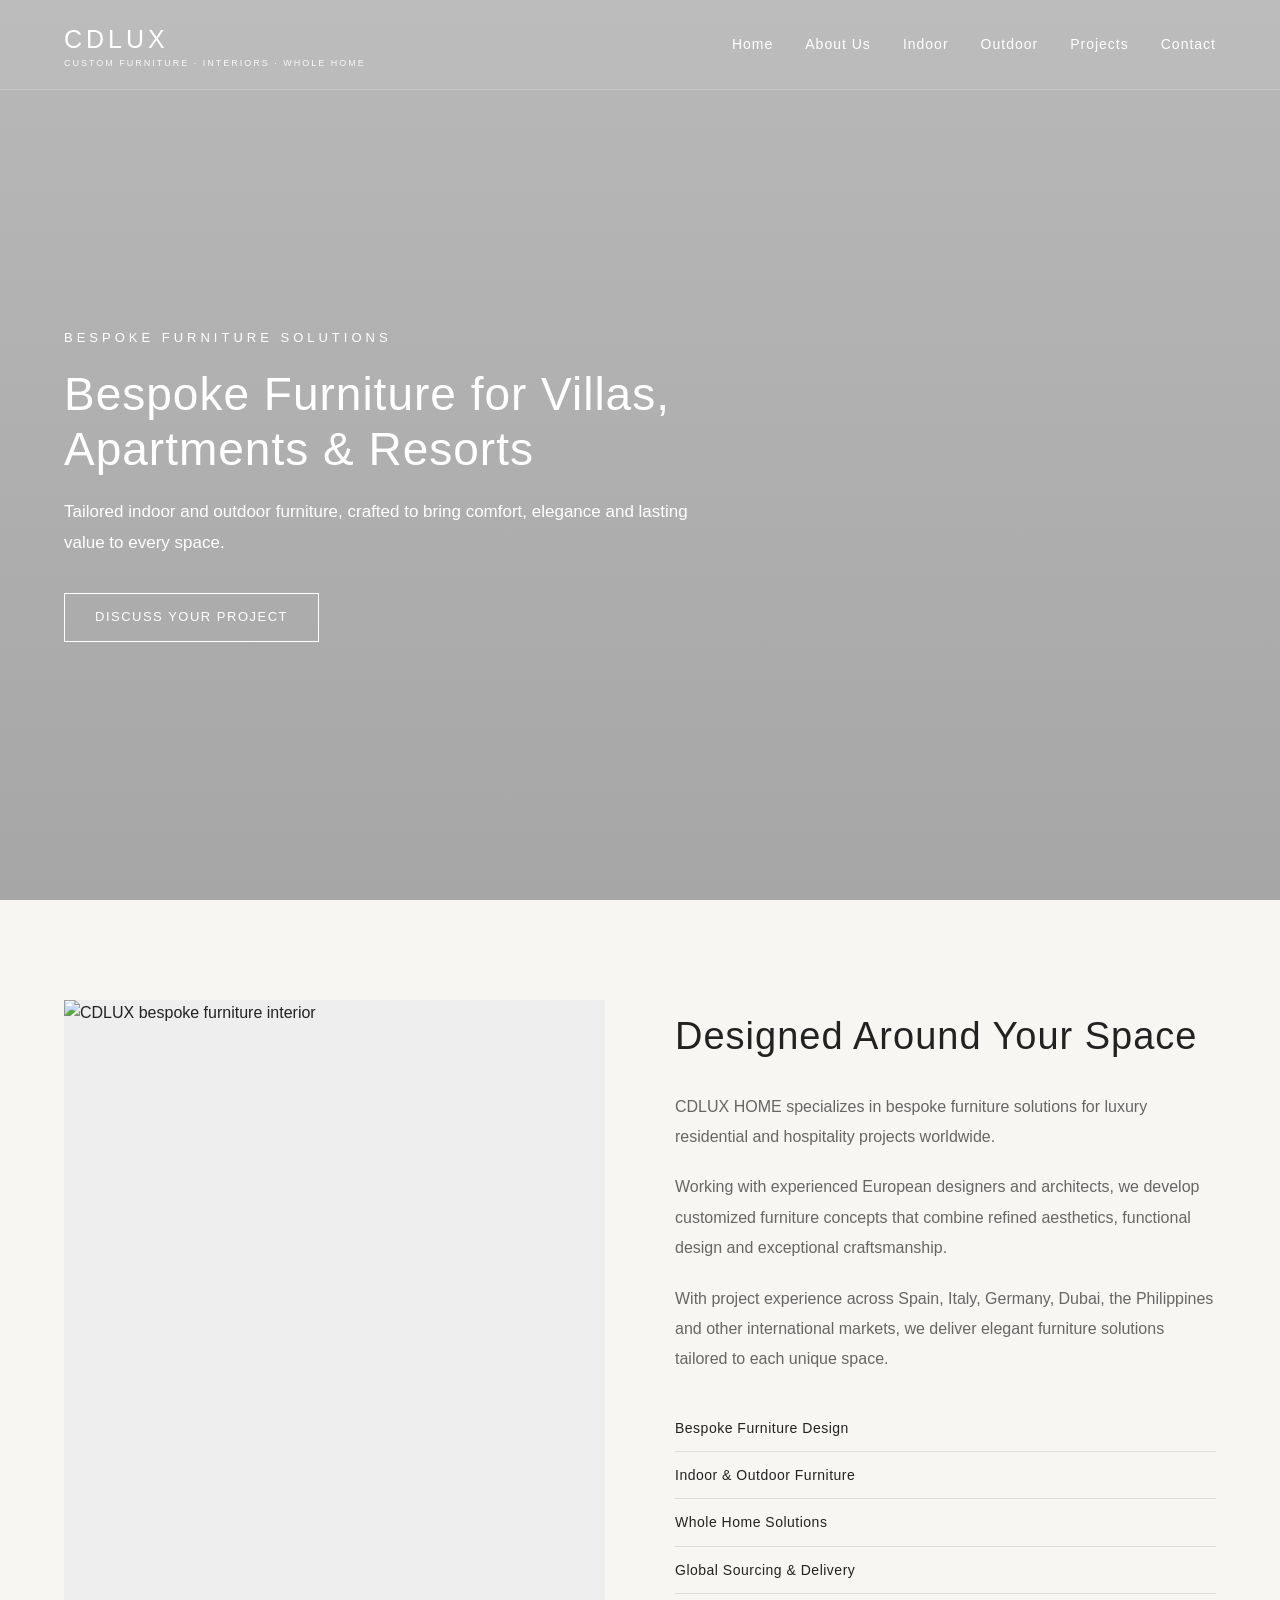
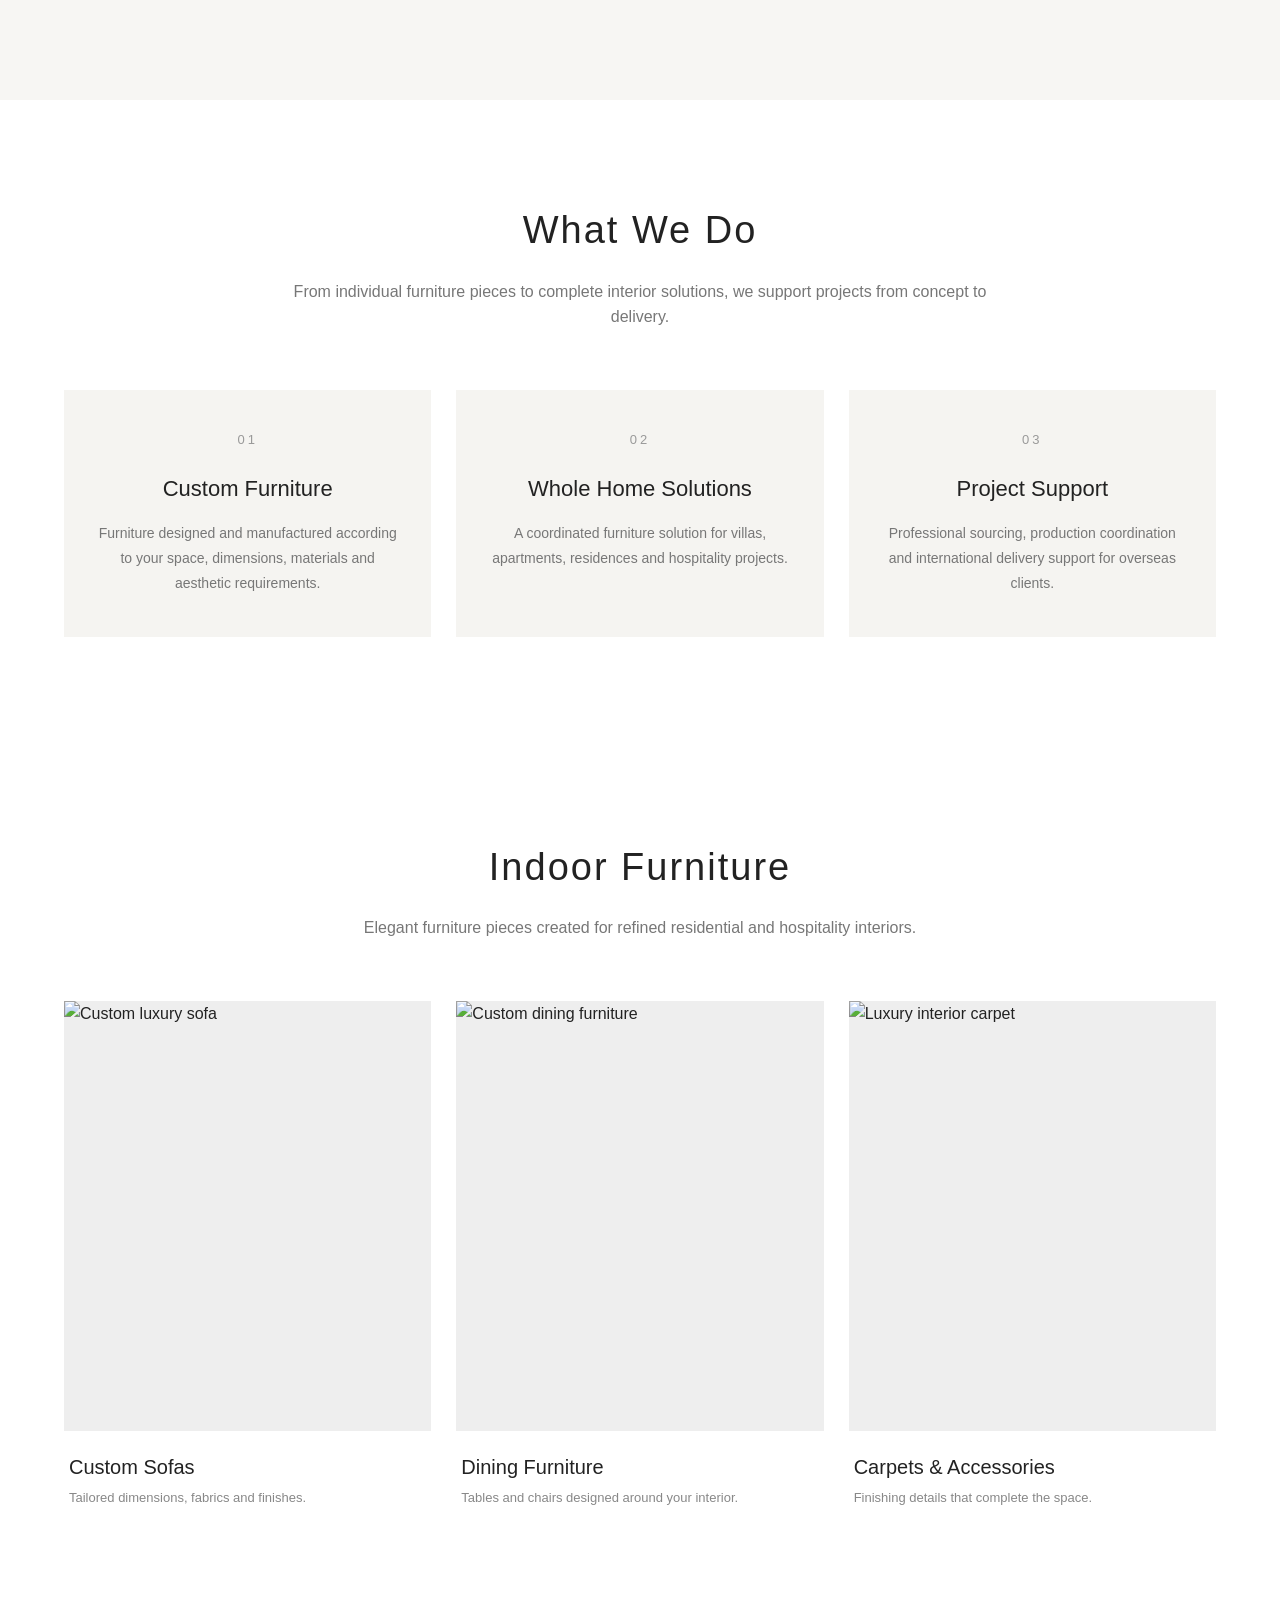
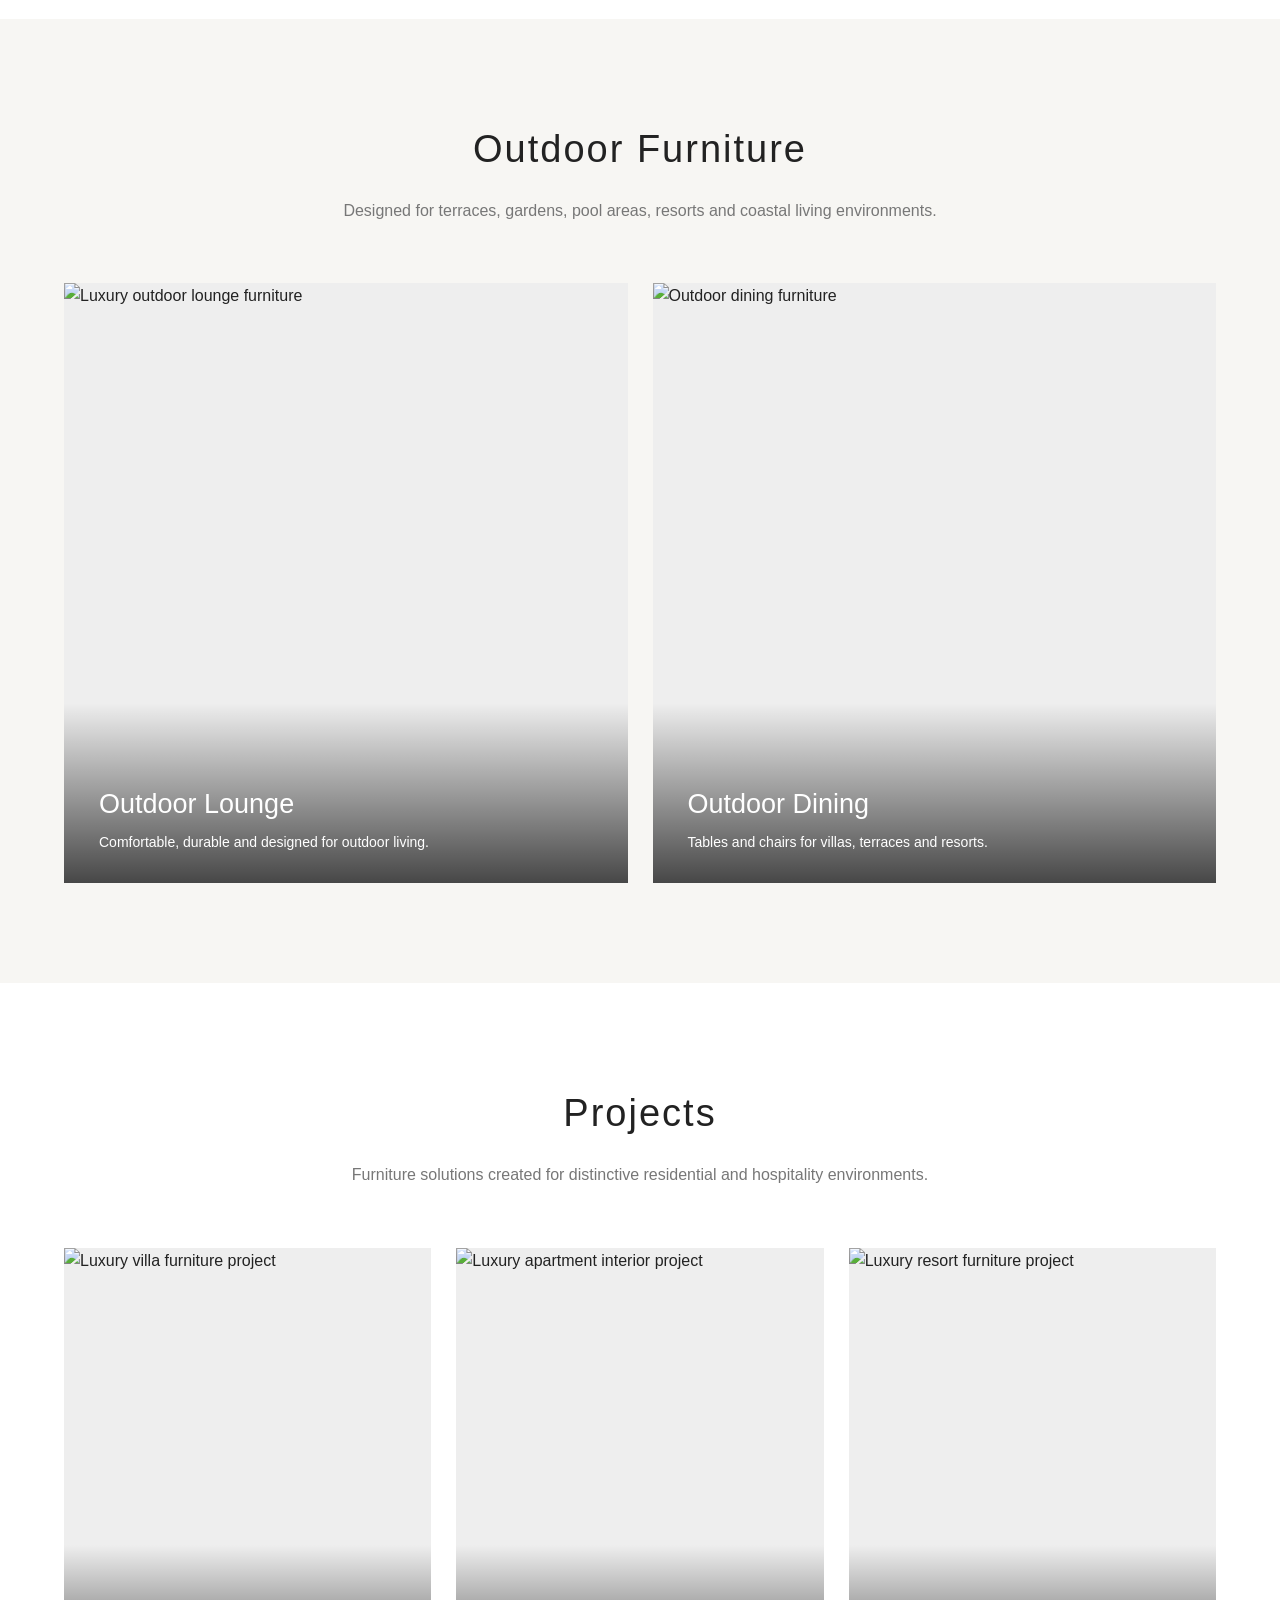
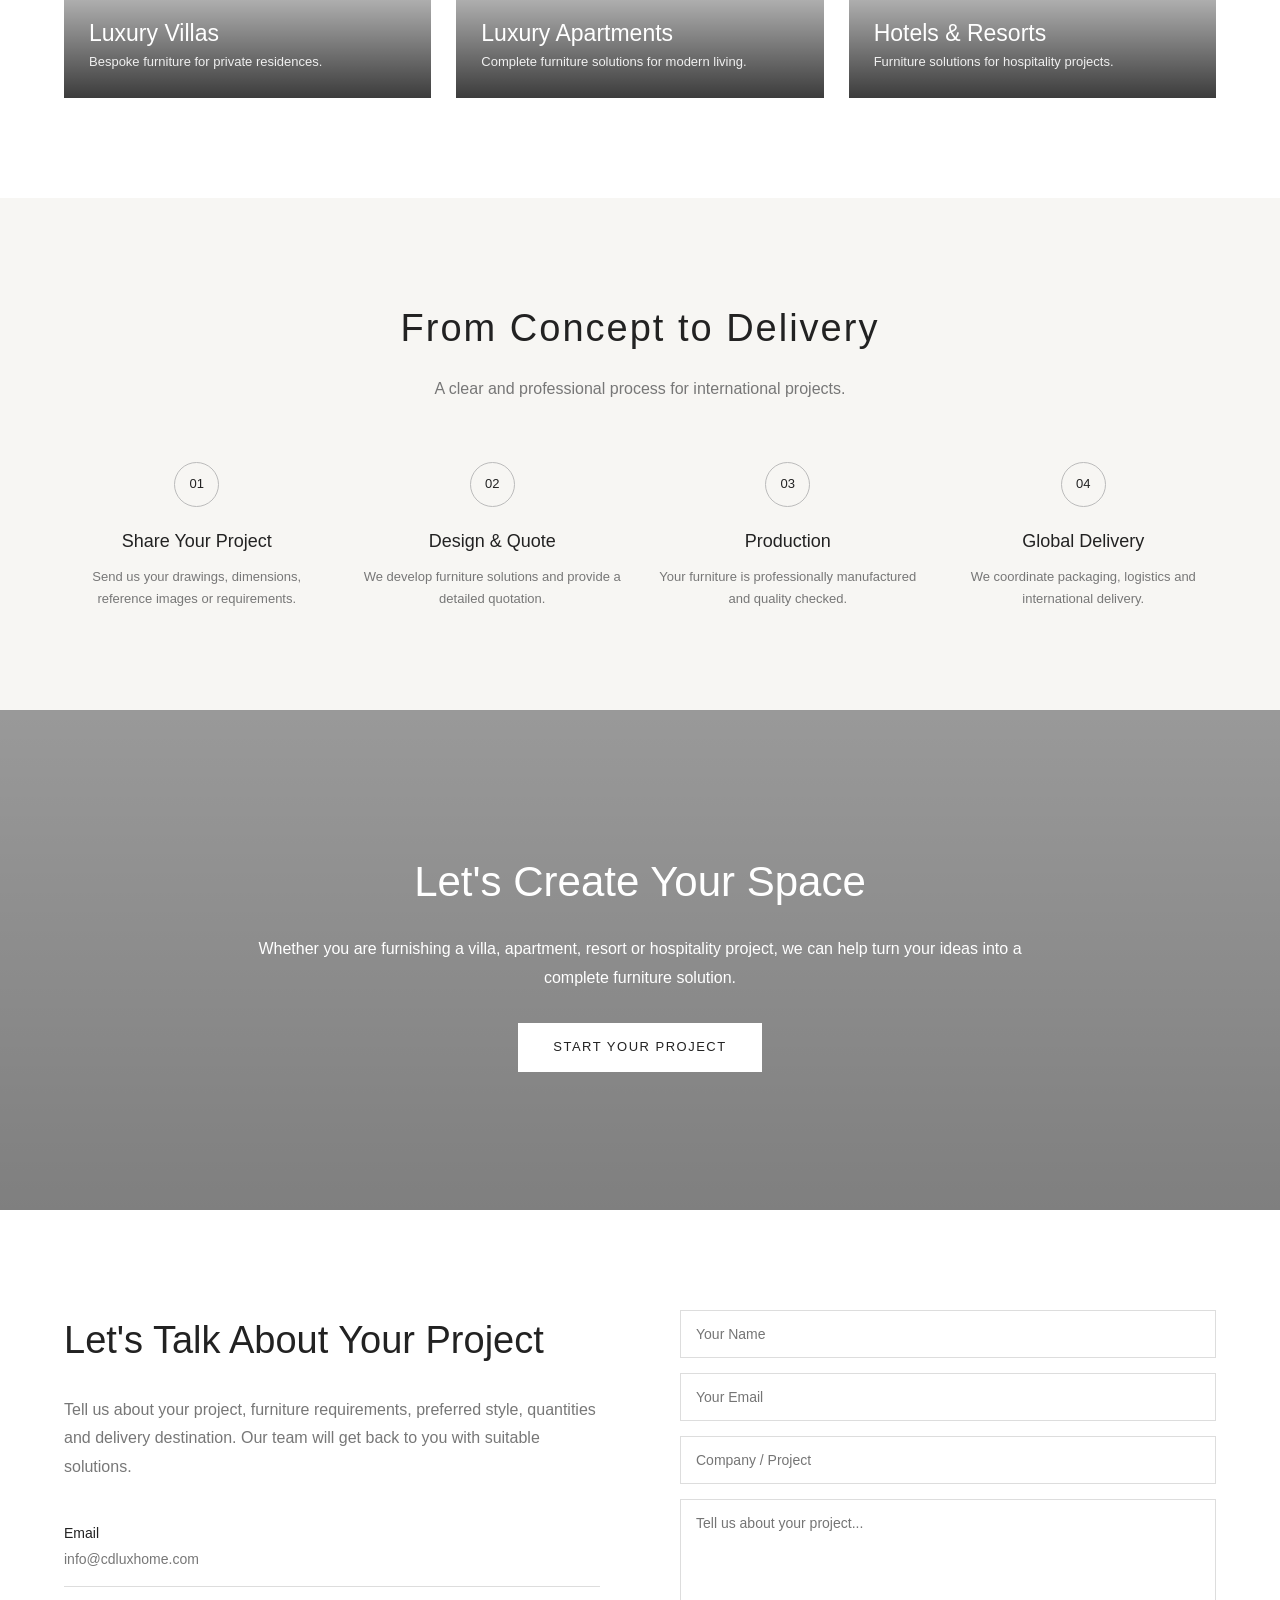
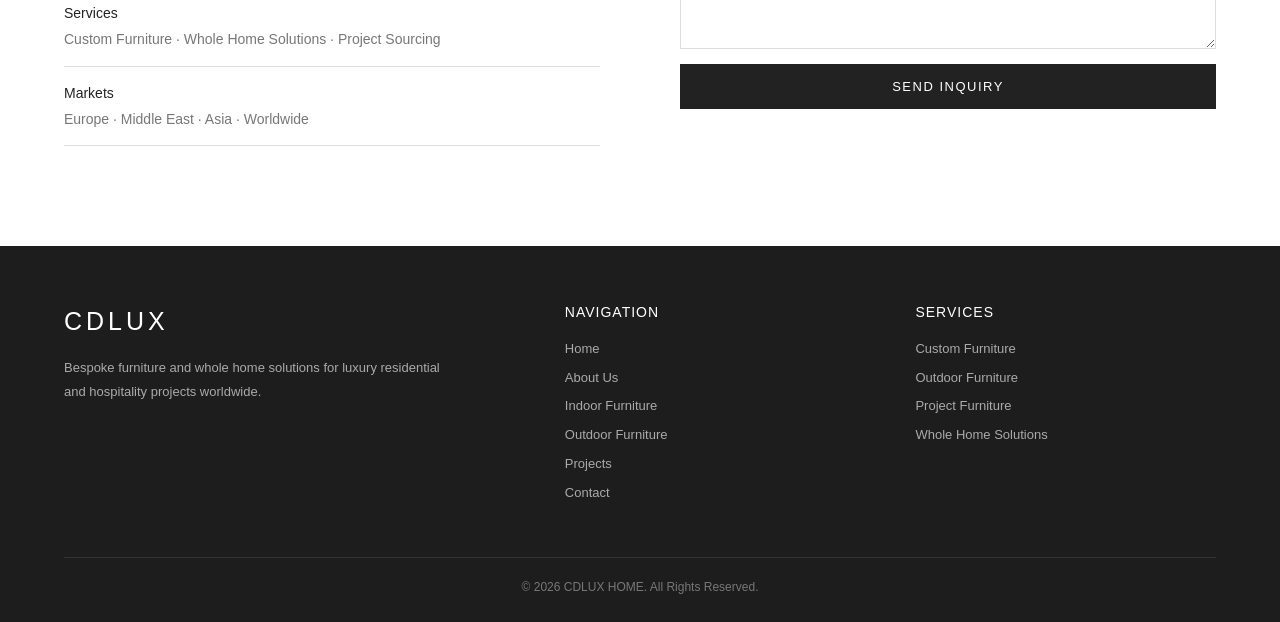
==== commit 0acd887b: "Update print statement from 'Hello' to 'Goodbye'" ====
--- a/index.html
+++ b/index.html
@@ -1,4 +1,3 @@
-
 <!DOCTYPE html>
 <html lang="en">
 
@@ -8,1044 +7,1874 @@
 
 <meta name="viewport" content="width=device-width, initial-scale=1.0">
 
-<!-- ==================================================
-SEO
-================================================== -->
-
-<title>Custom Furniture Supplier China | CCLUX HOME</title>
+<title>
+CDLUX HOME | Bespoke Furniture & Whole Home Solutions
+</title>
 
 <meta
-    name="description"
-    content="CCLUX HOME provides custom indoor and outdoor furniture for villas, apartments, hotels and resorts. European design support, bespoke furniture manufacturing, professional packing and worldwide delivery from China."
+name="description"
+content="CDLUX HOME provides bespoke indoor and outdoor furniture solutions for luxury villas, apartments, resorts and hospitality projects worldwide."
 >
 
 <meta
-    name="keywords"
-    content="custom furniture supplier China, bespoke furniture manufacturer, luxury villa furniture, hotel furniture supplier, European furniture supplier, furniture export China, custom furniture Europe"
+name="keywords"
+content="custom furniture, bespoke furniture, luxury furniture, whole home furniture, villa furniture, hotel furniture, resort furniture, European furniture, furniture manufacturer, furniture sourcing, Germany furniture, Spain furniture, France furniture"
 >
 
-<meta
-    name="robots"
-    content="index, follow"
+<meta name="author" content="CDLUX HOME">
+
+<style>
+
+/* =========================================================
+   GLOBAL
+========================================================= */
+
+*{
+    margin:0;
+    padding:0;
+    box-sizing:border-box;
+}
+
+html{
+    scroll-behavior:smooth;
+}
+
+body{
+    font-family:
+    "Helvetica Neue",
+    Arial,
+    sans-serif;
+
+    color:#222;
+    background:#fff;
+    line-height:1.6;
+}
+
+img{
+    width:100%;
+    display:block;
+}
+
+a{
+    text-decoration:none;
+    color:inherit;
+}
+
+.container{
+    width:90%;
+    max-width:1400px;
+    margin:0 auto;
+}
+
+.section{
+    padding:100px 0;
+}
+
+.section-title{
+    text-align:center;
+    font-size:38px;
+    font-weight:400;
+    letter-spacing:2px;
+    margin-bottom:18px;
+}
+
+.section-subtitle{
+    text-align:center;
+    max-width:720px;
+    margin:0 auto 60px;
+    color:#777;
+    font-size:16px;
+}
+
+
+/* =========================================================
+   HEADER
+========================================================= */
+
+.header{
+    position:absolute;
+    top:0;
+    left:0;
+    width:100%;
+    height:90px;
+
+    display:flex;
+    align-items:center;
+
+    z-index:1000;
+
+    background:rgba(255,255,255,0.05);
+    border-bottom:1px solid rgba(255,255,255,0.2);
+}
+
+.header-inner{
+    width:90%;
+    max-width:1400px;
+    margin:0 auto;
+
+    display:flex;
+    align-items:center;
+    justify-content:space-between;
+}
+
+.logo{
+    color:#fff;
+    font-size:25px;
+    font-weight:500;
+    letter-spacing:4px;
+}
+
+.logo span{
+    display:block;
+    font-size:9px;
+    letter-spacing:2px;
+    margin-top:-3px;
+    opacity:.9;
+}
+
+.nav{
+    display:flex;
+    align-items:center;
+    gap:32px;
+}
+
+.nav a{
+    color:#fff;
+    font-size:14px;
+    letter-spacing:1px;
+    transition:.3s;
+}
+
+.nav a:hover{
+    opacity:.6;
+}
+
+
+/* =========================================================
+   HERO
+========================================================= */
+
+.hero{
+
+    min-height:700px;
+    height:100vh;
+
+    position:relative;
+
+    display:flex;
+    align-items:center;
+
+    background-image:
+    linear-gradient(
+        rgba(0,0,0,.28),
+        rgba(0,0,0,.35)
+    ),
+    url("images/hero.jpg");
+
+    background-size:cover;
+    background-position:center;
+}
+
+.hero-content{
+    width:90%;
+    max-width:1400px;
+    margin:0 auto;
+
+    color:#fff;
+
+    padding-top:70px;
+}
+
+.hero-small{
+    font-size:13px;
+    letter-spacing:4px;
+    text-transform:uppercase;
+    margin-bottom:18px;
+}
+
+.hero-title{
+    font-size:46px;
+    font-weight:400;
+    line-height:1.2;
+    max-width:760px;
+    letter-spacing:1px;
+    margin-bottom:20px;
+}
+
+.hero-text{
+    font-size:17px;
+    max-width:650px;
+    line-height:1.8;
+    margin-bottom:35px;
+}
+
+.hero-button{
+    display:inline-block;
+
+    padding:13px 30px;
+
+    border:1px solid #fff;
+
+    color:#fff;
+
+    font-size:13px;
+    letter-spacing:1.5px;
+
+    transition:.3s;
+}
+
+.hero-button:hover{
+    background:#fff;
+    color:#222;
+}
+
+
+/* =========================================================
+   ABOUT
+========================================================= */
+
+.about{
+    background:#f7f6f3;
+}
+
+.about-grid{
+
+    display:grid;
+
+    grid-template-columns:
+    1fr 1fr;
+
+    gap:70px;
+
+    align-items:center;
+}
+
+.about-image img{
+    height:600px;
+    object-fit:cover;
+}
+
+.about-content h2{
+    font-size:38px;
+    font-weight:400;
+    margin-bottom:25px;
+    letter-spacing:1px;
+}
+
+.about-content p{
+    font-size:16px;
+    color:#666;
+    line-height:1.9;
+    margin-bottom:20px;
+}
+
+.about-list{
+    margin-top:30px;
+}
+
+.about-list div{
+    padding:12px 0;
+    border-bottom:1px solid #ddd;
+    font-size:14px;
+    letter-spacing:.5px;
+}
+
+
+/* =========================================================
+   SERVICES
+========================================================= */
+
+.services-grid{
+
+    display:grid;
+
+    grid-template-columns:
+    repeat(3,1fr);
+
+    gap:25px;
+}
+
+.service-card{
+
+    background:#f5f4f1;
+
+    padding:40px 30px;
+
+    text-align:center;
+}
+
+.service-number{
+
+    font-size:13px;
+    letter-spacing:3px;
+    color:#999;
+
+    margin-bottom:20px;
+}
+
+.service-card h3{
+
+    font-size:22px;
+    font-weight:400;
+
+    margin-bottom:15px;
+}
+
+.service-card p{
+
+    color:#777;
+    font-size:14px;
+    line-height:1.8;
+}
+
+
+/* =========================================================
+   INDOOR FURNITURE
+========================================================= */
+
+.products-grid{
+
+    display:grid;
+
+    grid-template-columns:
+    repeat(3,1fr);
+
+    gap:25px;
+}
+
+.product-card{
+    overflow:hidden;
+}
+
+.product-image{
+    overflow:hidden;
+    background:#eee;
+}
+
+.product-image img{
+
+    height:430px;
+
+    object-fit:cover;
+
+    transition:
+    transform .6s ease;
+}
+
+.product-card:hover img{
+    transform:scale(1.04);
+}
+
+.product-info{
+
+    padding:20px 5px 10px;
+}
+
+.product-info h3{
+
+    font-size:20px;
+    font-weight:400;
+
+    margin-bottom:5px;
+}
+
+.product-info p{
+
+    color:#888;
+    font-size:13px;
+}
+
+
+/* =========================================================
+   OUTDOOR
+========================================================= */
+
+.outdoor{
+    background:#f7f6f3;
+}
+
+.outdoor-grid{
+
+    display:grid;
+
+    grid-template-columns:
+    1fr 1fr;
+
+    gap:25px;
+}
+
+.outdoor-card{
+    position:relative;
+    overflow:hidden;
+}
+
+.outdoor-card img{
+
+    height:600px;
+
+    object-fit:cover;
+
+    transition:.6s;
+}
+
+.outdoor-card:hover img{
+    transform:scale(1.04);
+}
+
+.outdoor-overlay{
+
+    position:absolute;
+
+    left:0;
+    bottom:0;
+
+    width:100%;
+
+    padding:80px 35px 30px;
+
+    color:#fff;
+
+    background:
+    linear-gradient(
+        transparent,
+        rgba(0,0,0,.7)
+    );
+}
+
+.outdoor-overlay h3{
+
+    font-size:27px;
+    font-weight:400;
+
+    margin-bottom:5px;
+}
+
+.outdoor-overlay p{
+
+    font-size:14px;
+}
+
+
+/* =========================================================
+   PROJECTS
+========================================================= */
+
+.projects-grid{
+
+    display:grid;
+
+    grid-template-columns:
+    repeat(3,1fr);
+
+    gap:25px;
+}
+
+.project-card{
+
+    position:relative;
+    overflow:hidden;
+}
+
+.project-card img{
+
+    height:450px;
+
+    object-fit:cover;
+
+    transition:.6s;
+}
+
+.project-card:hover img{
+    transform:scale(1.05);
+}
+
+.project-overlay{
+
+    position:absolute;
+
+    left:0;
+    bottom:0;
+
+    width:100%;
+
+    padding:70px 25px 25px;
+
+    color:#fff;
+
+    background:
+    linear-gradient(
+        transparent,
+        rgba(0,0,0,.75)
+    );
+}
+
+.project-overlay h3{
+
+    font-size:23px;
+    font-weight:400;
+}
+
+.project-overlay p{
+
+    font-size:13px;
+    opacity:.9;
+}
+
+
+/* =========================================================
+   PROCESS
+========================================================= */
+
+.process{
+    background:#f7f6f3;
+}
+
+.process-grid{
+
+    display:grid;
+
+    grid-template-columns:
+    repeat(4,1fr);
+
+    gap:30px;
+}
+
+.process-item{
+
+    text-align:center;
+}
+
+.process-number{
+
+    width:45px;
+    height:45px;
+
+    border:1px solid #bbb;
+
+    border-radius:50%;
+
+    display:flex;
+    align-items:center;
+    justify-content:center;
+
+    margin:0 auto 20px;
+
+    font-size:13px;
+}
+
+.process-item h3{
+
+    font-size:18px;
+    font-weight:400;
+
+    margin-bottom:10px;
+}
+
+.process-item p{
+
+    color:#777;
+    font-size:13px;
+    line-height:1.7;
+}
+
+
+/* =========================================================
+   CTA
+========================================================= */
+
+.cta{
+
+    position:relative;
+
+    min-height:500px;
+
+    display:flex;
+    align-items:center;
+    justify-content:center;
+
+    text-align:center;
+
+    color:#fff;
+
+    background-image:
+    linear-gradient(
+        rgba(0,0,0,.4),
+        rgba(0,0,0,.5)
+    ),
+    url("images/contact.jpg");
+
+    background-size:cover;
+    background-position:center;
+}
+
+.cta-content{
+    width:90%;
+    max-width:800px;
+}
+
+.cta h2{
+
+    font-size:42px;
+    font-weight:400;
+
+    margin-bottom:20px;
+}
+
+.cta p{
+
+    font-size:16px;
+    line-height:1.8;
+
+    margin-bottom:30px;
+}
+
+.cta-button{
+
+    display:inline-block;
+
+    padding:14px 35px;
+
+    background:#fff;
+
+    color:#222;
+
+    font-size:13px;
+
+    letter-spacing:1.5px;
+
+    transition:.3s;
+}
+
+.cta-button:hover{
+    background:#222;
+    color:#fff;
+}
+
+
+/* =========================================================
+   CONTACT
+========================================================= */
+
+.contact-grid{
+
+    display:grid;
+
+    grid-template-columns:
+    1fr 1fr;
+
+    gap:80px;
+}
+
+.contact-info h2{
+
+    font-size:38px;
+    font-weight:400;
+
+    margin-bottom:25px;
+}
+
+.contact-info p{
+
+    color:#777;
+    line-height:1.8;
+
+    margin-bottom:25px;
+}
+
+.contact-item{
+
+    padding:15px 0;
+
+    border-bottom:1px solid #ddd;
+
+    font-size:14px;
+}
+
+.contact-item strong{
+
+    display:block;
+
+    font-weight:400;
+
+    margin-bottom:4px;
+}
+
+.contact-item span{
+    color:#777;
+}
+
+.contact-form{
+
+    display:flex;
+    flex-direction:column;
+    gap:15px;
+}
+
+.contact-form input,
+.contact-form textarea{
+
+    width:100%;
+
+    border:1px solid #ddd;
+
+    padding:15px;
+
+    font-family:inherit;
+
+    font-size:14px;
+
+    outline:none;
+}
+
+.contact-form textarea{
+
+    min-height:150px;
+
+    resize:vertical;
+}
+
+.contact-form button{
+
+    border:none;
+
+    background:#222;
+
+    color:#fff;
+
+    padding:15px;
+
+    font-family:inherit;
+
+    font-size:13px;
+
+    letter-spacing:1.5px;
+
+    cursor:pointer;
+}
+
+
+/* =========================================================
+   FOOTER
+========================================================= */
+
+.footer{
+
+    background:#1d1d1d;
+
+    color:#fff;
+
+    padding:55px 0 25px;
+}
+
+.footer-grid{
+
+    display:grid;
+
+    grid-template-columns:
+    1.5fr 1fr 1fr;
+
+    gap:50px;
+
+    margin-bottom:45px;
+}
+
+.footer-logo{
+
+    font-size:25px;
+
+    letter-spacing:4px;
+
+    margin-bottom:15px;
+}
+
+.footer p{
+
+    color:#aaa;
+
+    font-size:13px;
+
+    line-height:1.8;
+
+    max-width:400px;
+}
+
+.footer h3{
+
+    font-size:14px;
+
+    font-weight:400;
+
+    letter-spacing:1px;
+
+    margin-bottom:15px;
+}
+
+.footer a{
+
+    display:block;
+
+    color:#aaa;
+
+    font-size:13px;
+
+    margin-bottom:8px;
+
+    transition:.3s;
+}
+
+.footer a:hover{
+    color:#fff;
+}
+
+.footer-bottom{
+
+    border-top:1px solid #333;
+
+    padding-top:20px;
+
+    color:#777;
+
+    font-size:12px;
+
+    text-align:center;
+}
+
+
+/* =========================================================
+   MOBILE
+========================================================= */
+
+@media(max-width:900px){
+
+    .header{
+        height:75px;
+    }
+
+    .header-inner{
+        width:92%;
+    }
+
+    .logo{
+        font-size:21px;
+    }
+
+    .nav{
+        gap:14px;
+    }
+
+    .nav a{
+        font-size:11px;
+    }
+
+    .hero{
+        min-height:600px;
+    }
+
+    .hero-content{
+        padding-top:50px;
+    }
+
+    .hero-title{
+        font-size:34px;
+        max-width:600px;
+    }
+
+    .hero-text{
+        font-size:15px;
+    }
+
+    .section{
+        padding:75px 0;
+    }
+
+    .section-title{
+        font-size:31px;
+    }
+
+    .about-grid,
+    .contact-grid{
+        grid-template-columns:1fr;
+        gap:40px;
+    }
+
+    .about-image img{
+        height:450px;
+    }
+
+    .services-grid,
+    .products-grid,
+    .projects-grid{
+        grid-template-columns:1fr 1fr;
+    }
+
+    .outdoor-grid{
+        grid-template-columns:1fr;
+    }
+
+    .process-grid{
+        grid-template-columns:1fr 1fr;
+        gap:45px 25px;
+    }
+
+    .footer-grid{
+        grid-template-columns:1fr 1fr;
+    }
+
+}
+
+
+@media(max-width:600px){
+
+    .header{
+        position:absolute;
+        height:auto;
+        padding:18px 0;
+    }
+
+    .header-inner{
+        flex-direction:column;
+        gap:12px;
+    }
+
+    .logo{
+        font-size:20px;
+    }
+
+    .nav{
+        gap:10px;
+        flex-wrap:wrap;
+        justify-content:center;
+    }
+
+    .nav a{
+        font-size:10px;
+        letter-spacing:.5px;
+    }
+
+    .hero{
+        min-height:620px;
+        height:auto;
+        padding:150px 0 80px;
+    }
+
+    .hero-content{
+        padding-top:0;
+    }
+
+    .hero-small{
+        font-size:10px;
+        letter-spacing:2px;
+    }
+
+    .hero-title{
+        font-size:29px;
+        line-height:1.3;
+    }
+
+    .hero-text{
+        font-size:14px;
+        line-height:1.7;
+    }
+
+    .section{
+        padding:60px 0;
+    }
+
+    .section-title{
+        font-size:28px;
+    }
+
+    .section-subtitle{
+        font-size:14px;
+        margin-bottom:40px;
+    }
+
+    .about-image img{
+        height:350px;
+    }
+
+    .about-content h2,
+    .contact-info h2{
+        font-size:30px;
+    }
+
+    .services-grid,
+    .products-grid,
+    .projects-grid,
+    .process-grid,
+    .footer-grid{
+        grid-template-columns:1fr;
+    }
+
+    .product-image img{
+        height:350px;
+    }
+
+    .outdoor-card img{
+        height:450px;
+    }
+
+    .project-card img{
+        height:400px;
+    }
+
+    .cta{
+        min-height:450px;
+    }
+
+    .cta h2{
+        font-size:31px;
+    }
+
+}
+
+
+/* =========================================================
+   IMAGE FALLBACK
+========================================================= */
+
+img{
+    background:#eee;
+}
+
+</style>
+
+</head>
+
+
+<body>
+
+
+<!-- =======================================================
+     HEADER
+======================================================= -->
+
+<header class="header">
+
+<div class="header-inner">
+
+<a href="#home" class="logo">
+CDLUX
+<span>CUSTOM FURNITURE · INTERIORS · WHOLE HOME</span>
+</a>
+
+<nav class="nav">
+
+<a href="#home">Home</a>
+
+<a href="#about">About Us</a>
+
+<a href="#indoor">Indoor</a>
+
+<a href="#outdoor">Outdoor</a>
+
+<a href="#projects">Projects</a>
+
+<a href="#contact">Contact</a>
+
+</nav>
+
+</div>
+
+</header>
+
+
+<!-- =======================================================
+     HERO
+======================================================= -->
+
+<section class="hero" id="home">
+
+<div class="hero-content">
+
+<div class="hero-small">
+Bespoke Furniture Solutions
+</div>
+
+<h1 class="hero-title">
+Bespoke Furniture for Villas, Apartments & Resorts
+</h1>
+
+<p class="hero-text">
+Tailored indoor and outdoor furniture, crafted to bring comfort,
+elegance and lasting value to every space.
+</p>
+
+<a href="#contact" class="hero-button">
+DISCUSS YOUR PROJECT
+</a>
+
+</div>
+
+</section>
+
+
+<!-- =======================================================
+     ABOUT
+======================================================= -->
+
+<section class="section about" id="about">
+
+<div class="container">
+
+<div class="about-grid">
+
+<div class="about-image">
+
+<img
+src="images/about.jpg"
+alt="CDLUX bespoke furniture interior"
 >
 
-<link
-    rel="canonical"
-    href="https://ccluxfurnishings.github.io/"
+</div>
+
+
+<div class="about-content">
+
+<h2>
+Designed Around Your Space
+</h2>
+
+<p>
+CDLUX HOME specializes in bespoke furniture solutions for
+luxury residential and hospitality projects worldwide.
+</p>
+
+<p>
+Working with experienced European designers and architects,
+we develop customized furniture concepts that combine refined
+aesthetics, functional design and exceptional craftsmanship.
+</p>
+
+<p>
+With project experience across Spain, Italy, Germany, Dubai,
+the Philippines and other international markets, we deliver
+elegant furniture solutions tailored to each unique space.
+</p>
+
+<div class="about-list">
+
+<div>
+Bespoke Furniture Design
+</div>
+
+<div>
+Indoor & Outdoor Furniture
+</div>
+
+<div>
+Whole Home Solutions
+</div>
+
+<div>
+Global Sourcing & Delivery
+</div>
+
+</div>
+
+</div>
+
+</div>
+
+</div>
+
+</section>
+
+
+<!-- =======================================================
+     SERVICES
+======================================================= -->
+
+<section class="section">
+
+<div class="container">
+
+<h2 class="section-title">
+What We Do
+</h2>
+
+<p class="section-subtitle">
+From individual furniture pieces to complete interior solutions,
+we support projects from concept to delivery.
+</p>
+
+
+<div class="services-grid">
+
+<div class="service-card">
+
+<div class="service-number">
+01
+</div>
+
+<h3>
+Custom Furniture
+</h3>
+
+<p>
+Furniture designed and manufactured according to
+your space, dimensions, materials and aesthetic requirements.
+</p>
+
+</div>
+
+
+<div class="service-card">
+
+<div class="service-number">
+02
+</div>
+
+<h3>
+Whole Home Solutions
+</h3>
+
+<p>
+A coordinated furniture solution for villas, apartments,
+residences and hospitality projects.
+</p>
+
+</div>
+
+
+<div class="service-card">
+
+<div class="service-number">
+03
+</div>
+
+<h3>
+Project Support
+</h3>
+
+<p>
+Professional sourcing, production coordination and
+international delivery support for overseas clients.
+</p>
+
+</div>
+
+</div>
+
+</div>
+
+</section>
+
+
+<!-- =======================================================
+     INDOOR FURNITURE
+======================================================= -->
+
+<section class="section" id="indoor">
+
+<div class="container">
+
+<h2 class="section-title">
+Indoor Furniture
+</h2>
+
+<p class="section-subtitle">
+Elegant furniture pieces created for refined residential
+and hospitality interiors.
+</p>
+
+
+<div class="products-grid">
+
+
+<div class="product-card">
+
+<div class="product-image">
+
+<img
+src="images/indoor-sofa.jpg"
+alt="Custom luxury sofa"
 >
 
-<!-- ==================================================
-CSS
-================================================== -->
-
-<link
-    rel="stylesheet"
-    href="css/style.css"
+</div>
+
+<div class="product-info">
+
+<h3>
+Custom Sofas
+</h3>
+
+<p>
+Tailored dimensions, fabrics and finishes.
+</p>
+
+</div>
+
+</div>
+
+
+<div class="product-card">
+
+<div class="product-image">
+
+<img
+src="images/indoor-dining.jpg"
+alt="Custom dining furniture"
 >
 
-</head>
-
-
-<body>
-
-
-<!-- ==================================================
-HEADER
-================================================== -->
-
-<header class="header">
-
-    <a href="#home" class="logo">
-        CCLUX<br>HOME
-    </a>
-
-    <nav class="nav">
-
-        <a href="#home">Home</a>
-
-        <a href="#about">About</a>
-
-        <a href="#indoor">Indoor</a>
-
-        <a href="#outdoor">Outdoor</a>
-
-        <a href="#projects">Projects</a>
-
-        <a href="#logistics">Logistics</a>
-
-        <a href="#contact">Contact</a>
-
-    </nav>
-
-    <a
-        href="#contact"
-        class="header-btn"
-    >
-        Get Quote
-    </a>
-
-</header>
-
-
-<!-- ==================================================
-HOME / HERO
-================================================== -->
-
-<section
-    class="hero"
-    id="home"
+</div>
+
+<div class="product-info">
+
+<h3>
+Dining Furniture
+</h3>
+
+<p>
+Tables and chairs designed around your interior.
+</p>
+
+</div>
+
+</div>
+
+
+<div class="product-card">
+
+<div class="product-image">
+
+<img
+src="images/indoor-carpet.jpg"
+alt="Luxury interior carpet"
 >
 
-    <div class="hero-content">
-
-        <h1>
-            Custom Furniture for Villas, Apartments & Resorts
-        </h1>
-
-        <p>
-            European Design · Bespoke Furniture · Worldwide Delivery
-        </p>
-
-        <div class="buttons">
-
-            <a
-                href="#projects"
-                class="btn-primary"
-            >
-                View Projects
-            </a>
-
-            <a
-                href="#contact"
-                class="btn-secondary"
-            >
-                Get Quote
-            </a>
-
-        </div>
-
-    </div>
+</div>
+
+<div class="product-info">
+
+<h3>
+Carpets & Accessories
+</h3>
+
+<p>
+Finishing details that complete the space.
+</p>
+
+</div>
+
+</div>
+
+
+</div>
+
+</div>
 
 </section>
 
 
-<!-- ==================================================
-ABOUT
-================================================== -->
-
-<section
-    class="about"
-    id="about"
+<!-- =======================================================
+     OUTDOOR FURNITURE
+======================================================= -->
+
+<section class="section outdoor" id="outdoor">
+
+<div class="container">
+
+<h2 class="section-title">
+Outdoor Furniture
+</h2>
+
+<p class="section-subtitle">
+Designed for terraces, gardens, pool areas, resorts and
+coastal living environments.
+</p>
+
+
+<div class="outdoor-grid">
+
+
+<div class="outdoor-card">
+
+<img
+src="images/outdoor-lounge.jpg"
+alt="Luxury outdoor lounge furniture"
 >
 
-    <div class="container">
-
-        <h2 class="section-title">
-            About CCLUX HOME
-        </h2>
-
-        <div class="about-grid">
-
-            <!-- ABOUT IMAGE -->
-
-            <div class="about-image">
-
-                <img
-                    src="assets/images/hero/hero-villa-interior.png"
-                    alt="CCLUX HOME custom furniture and villa project"
-                >
-
-            </div>
-
-
-            <!-- ABOUT TEXT -->
-
-            <div class="about-content">
-
-                <h3>
-                    Bespoke Furniture Solutions
-                </h3>
-
-                <p>
-                    CCLUX HOME provides custom indoor and outdoor furniture
-                    solutions for villas, apartments, hotels and resorts worldwide.
-                </p>
-
-                <p>
-                    We combine European design concepts with reliable Chinese
-                    manufacturing to create elegant and practical furniture solutions
-                    for international residential and hospitality projects.
-                </p>
-
-                <p>
-                    From furniture customization and sourcing to production
-                    coordination and worldwide delivery, we help make every
-                    project simpler from concept to completion.
-                </p>
-
-                <a
-                    href="#contact"
-                    class="text-link"
-                >
-                    Discuss Your Project →
-                </a>
-
-            </div>
-
-        </div>
-
-
-        <!-- ==================================================
-        DESIGN PARTNER
-        ================================================== -->
-
-        <div class="designer-section">
-
-            <div class="designer-image">
-
-                <img
-                    src="assets/images/hero/manuel-gulias.png"
-                    alt="Manuel Gulias, Chief Design Director at CCLUX HOME"
-                >
-
-            </div>
-
-
-            <div class="designer-content">
-
-                <p class="designer-label">
-                    DESIGN PARTNER
-                </p>
-
-                <h3>
-                    Manuel Gulias
-                </h3>
-
-                <p class="designer-role">
-                    Chief Design Director · Spanish Architect
-                </p>
-
-                <p>
-                    Spanish architect with 7+ years of international experience,
-                    bringing European design expertise to bespoke residential
-                    and hospitality projects.
-                </p>
-
-                <div class="designer-details">
-
-                    <span>Architecture</span>
-
-                    <span>Interior Design</span>
-
-                    <span>Furniture Design</span>
-
-                    <span>Project Coordination</span>
-
-                </div>
-
-            </div>
-
-        </div>
-
-    </div>
+<div class="outdoor-overlay">
+
+<h3>
+Outdoor Lounge
+</h3>
+
+<p>
+Comfortable, durable and designed for outdoor living.
+</p>
+
+</div>
+
+</div>
+
+
+<div class="outdoor-card">
+
+<img
+src="images/outdoor-dining.jpg"
+alt="Outdoor dining furniture"
+>
+
+<div class="outdoor-overlay">
+
+<h3>
+Outdoor Dining
+</h3>
+
+<p>
+Tables and chairs for villas, terraces and resorts.
+</p>
+
+</div>
+
+</div>
+
+
+</div>
+
+</div>
 
 </section>
 
 
-<!-- ==================================================
-INDOOR FURNITURE
-================================================== -->
-
-<section
-    class="products"
-    id="indoor"
+<!-- =======================================================
+     PROJECTS
+======================================================= -->
+
+<section class="section" id="projects">
+
+<div class="container">
+
+<h2 class="section-title">
+Projects
+</h2>
+
+<p class="section-subtitle">
+Furniture solutions created for distinctive residential
+and hospitality environments.
+</p>
+
+
+<div class="projects-grid">
+
+
+<div class="project-card">
+
+<img
+src="images/project-villa.jpg"
+alt="Luxury villa furniture project"
 >
 
-    <div class="container">
-
-        <h2 class="section-title">
-            Indoor Furniture
-        </h2>
-
-        <p class="section-text">
-            Custom furniture for comfortable and elegant interiors.
-        </p>
-
-
-        <div class="product-grid">
-
-
-            <!-- SOFA -->
-
-            <div class="product-card">
-
-                <img
-                    src="assets/images/hero/Indoor/sofa.png"
-                    alt="Custom sofa furniture by CCLUX HOME"
-                >
-
-                <div class="product-info">
-
-                    <h3>
-                        Custom Sofas
-                    </h3>
-
-                </div>
-
-            </div>
-
-
-            <!-- DINING -->
-
-            <div class="product-card">
-
-                <img
-                    src="assets/images/hero/Indoor/dining3.png"
-                    alt="Custom dining furniture by CCLUX HOME"
-                >
-
-                <div class="product-info">
-
-                    <h3>
-                        Dining Furniture
-                    </h3>
-
-                </div>
-
-            </div>
-
-
-            <!-- BED -->
-
-            <div class="product-card">
-
-                <img
-                    src="assets/images/hero/Indoor/indoorbed4.png"
-                    alt="Custom bedroom furniture by CCLUX HOME"
-                >
-
-                <div class="product-info">
-
-                    <h3>
-                        Custom Beds
-                    </h3>
-
-                </div>
-
-            </div>
-
-
-            <!-- CABINET -->
-
-            <div class="product-card">
-
-                <img
-                    src="assets/images/hero/Indoor/lockers.png"
-                    alt="Custom cabinets and storage furniture by CCLUX HOME"
-                >
-
-                <div class="product-info">
-
-                    <h3>
-                        Cabinets & Storage
-                    </h3>
-
-                </div>
-
-            </div>
-
-
-        </div>
-
-    </div>
+<div class="project-overlay">
+
+<h3>
+Luxury Villas
+</h3>
+
+<p>
+Bespoke furniture for private residences.
+</p>
+
+</div>
+
+</div>
+
+
+<div class="project-card">
+
+<img
+src="images/project-apartment.jpg"
+alt="Luxury apartment interior project"
+>
+
+<div class="project-overlay">
+
+<h3>
+Luxury Apartments
+</h3>
+
+<p>
+Complete furniture solutions for modern living.
+</p>
+
+</div>
+
+</div>
+
+
+<div class="project-card">
+
+<img
+src="images/project-resort.jpg"
+alt="Luxury resort furniture project"
+>
+
+<div class="project-overlay">
+
+<h3>
+Hotels & Resorts
+</h3>
+
+<p>
+Furniture solutions for hospitality projects.
+</p>
+
+</div>
+
+</div>
+
+
+</div>
+
+</div>
 
 </section>
 
 
-<!-- ==================================================
-OUTDOOR FURNITURE
-================================================== -->
-
-<section
-    class="products outdoor"
-    id="outdoor"
+<!-- =======================================================
+     PROCESS
+======================================================= -->
+
+<section class="section process">
+
+<div class="container">
+
+<h2 class="section-title">
+From Concept to Delivery
+</h2>
+
+<p class="section-subtitle">
+A clear and professional process for international projects.
+</p>
+
+
+<div class="process-grid">
+
+
+<div class="process-item">
+
+<div class="process-number">
+01
+</div>
+
+<h3>
+Share Your Project
+</h3>
+
+<p>
+Send us your drawings, dimensions,
+reference images or requirements.
+</p>
+
+</div>
+
+
+<div class="process-item">
+
+<div class="process-number">
+02
+</div>
+
+<h3>
+Design & Quote
+</h3>
+
+<p>
+We develop furniture solutions and
+provide a detailed quotation.
+</p>
+
+</div>
+
+
+<div class="process-item">
+
+<div class="process-number">
+03
+</div>
+
+<h3>
+Production
+</h3>
+
+<p>
+Your furniture is professionally
+manufactured and quality checked.
+</p>
+
+</div>
+
+
+<div class="process-item">
+
+<div class="process-number">
+04
+</div>
+
+<h3>
+Global Delivery
+</h3>
+
+<p>
+We coordinate packaging, logistics
+and international delivery.
+</p>
+
+</div>
+
+
+</div>
+
+</div>
+
+</section>
+
+
+<!-- =======================================================
+     CTA
+======================================================= -->
+
+<section class="cta">
+
+<div class="cta-content">
+
+<h2>
+Let's Create Your Space
+</h2>
+
+<p>
+Whether you are furnishing a villa, apartment, resort or
+hospitality project, we can help turn your ideas into a
+complete furniture solution.
+</p>
+
+<a href="#contact" class="cta-button">
+START YOUR PROJECT
+</a>
+
+</div>
+
+</section>
+
+
+<!-- =======================================================
+     CONTACT
+======================================================= -->
+
+<section class="section" id="contact">
+
+<div class="container">
+
+<div class="contact-grid">
+
+
+<div class="contact-info">
+
+<h2>
+Let's Talk About Your Project
+</h2>
+
+<p>
+Tell us about your project, furniture requirements,
+preferred style, quantities and delivery destination.
+Our team will get back to you with suitable solutions.
+</p>
+
+
+<div class="contact-item">
+
+<strong>
+Email
+</strong>
+
+<span>
+info@cdluxhome.com
+</span>
+
+</div>
+
+
+<div class="contact-item">
+
+<strong>
+Services
+</strong>
+
+<span>
+Custom Furniture · Whole Home Solutions · Project Sourcing
+</span>
+
+</div>
+
+
+<div class="contact-item">
+
+<strong>
+Markets
+</strong>
+
+<span>
+Europe · Middle East · Asia · Worldwide
+</span>
+
+</div>
+
+</div>
+
+
+<form
+class="contact-form"
+action="https://formsubmit.co/info@cdluxhome.com"
+method="POST"
 >
 
-    <div class="container">
-
-        <h2 class="section-title">
-            Outdoor Furniture
-        </h2>
-
-        <p class="section-text">
-            Outdoor furniture for villas, terraces, hotels and resorts.
-        </p>
-
-
-        <div class="product-grid">
-
-
-            <!-- OUTDOOR SOFA -->
-
-            <div class="product-card">
-
-                <img
-                    src="assets/images/hero/Outdoor/outdoor5.png"
-                    alt="Custom outdoor sofa by CCLUX HOME"
-                >
-
-                <div class="product-info">
-
-                    <h3>
-                        Outdoor Sofas
-                    </h3>
-
-                </div>
-
-            </div>
-
-
-            <!-- OUTDOOR DINING -->
-
-            <div class="product-card">
-
-                <img
-                    src="assets/images/hero/Outdoor/outdoor6.png"
-                    alt="Outdoor dining furniture by CCLUX HOME"
-                >
-
-                <div class="product-info">
-
-                    <h3>
-                        Dining Sets
-                    </h3>
-
-                </div>
-
-            </div>
-
-
-            <!-- SUN LOUNGER -->
-
-            <div class="product-card">
-
-                <img
-                    src="assets/images/hero/Outdoor/outdoor9.png"
-                    alt="Outdoor sun loungers by CCLUX HOME"
-                >
-
-                <div class="product-info">
-
-                    <h3>
-                        Sun Loungers
-                    </h3>
-
-                </div>
-
-            </div>
-
-
-            <!-- OUTDOOR RUG -->
-
-            <div class="product-card">
-
-                <img
-                    src="assets/images/hero/Outdoor/lay1.png"
-                    alt="Outdoor rug by CCLUX HOME"
-                >
-
-                <div class="product-info">
-
-                    <h3>
-                        Outdoor Rugs
-                    </h3>
-
-                </div>
-
-            </div>
-
-
-        </div>
-
-    </div>
+<input
+type="text"
+name="name"
+placeholder="Your Name"
+required
+>
+
+<input
+type="email"
+name="email"
+placeholder="Your Email"
+required
+>
+
+<input
+type="text"
+name="company"
+placeholder="Company / Project"
+>
+
+<textarea
+name="message"
+placeholder="Tell us about your project..."
+required
+></textarea>
+
+<input
+type="hidden"
+name="_subject"
+value="New CDLUX HOME Website Inquiry"
+>
+
+<input
+type="hidden"
+name="_captcha"
+value="false"
+>
+
+<button type="submit">
+SEND INQUIRY
+</button>
+
+</form>
+
+
+</div>
+
+</div>
 
 </section>
 
 
-<!-- ==================================================
-PROJECTS
-================================================== -->
-
-<section
-    class="projects"
-    id="projects"
->
-
-    <div class="container">
-
-        <h2 class="section-title">
-            Selected Projects
-        </h2>
-
-        <p class="section-text">
-            Furniture solutions for residential and hospitality projects.
-        </p>
-
-
-        <div class="projects-grid">
-
-
-            <!-- VILLA -->
-
-            <a
-                href="projects/villa.html"
-                class="project-card"
-            >
-
-                <img
-                    src="assets/images/hero/Projects/pj05.png"
-                    alt="Luxury villa furniture project by CCLUX HOME"
-                >
-
-                <div class="project-overlay">
-
-                    <h3>
-                        Villa
-                    </h3>
-
-                    <span>
-                        View Project →
-                    </span>
-
-                </div>
-
-            </a>
-
-
-            <!-- APARTMENT -->
-
-            <a
-                href="projects/apartment.html"
-                class="project-card"
-            >
-
-                <img
-                    src="assets/images/hero/Projects/pj07.png"
-                    alt="Apartment furniture project by CCLUX HOME"
-                >
-
-                <div class="project-overlay">
-
-                    <h3>
-                        Apartment
-                    </h3>
-
-                    <span>
-                        View Project →
-                    </span>
-
-                </div>
-
-            </a>
-
-
-            <!-- HOSPITALITY -->
-
-            <a
-                href="projects/hospitality.html"
-                class="project-card"
-            >
-
-                <img
-                    src="assets/images/hero/Projects/projects4.png"
-                    alt="Hotel and resort furniture project by CCLUX HOME"
-                >
-
-                <div class="project-overlay">
-
-                    <h3>
-                        Hospitality
-                    </h3>
-
-                    <span>
-                        View Project →
-                    </span>
-
-                </div>
-
-            </a>
-
-
-        </div>
-
-    </div>
-
-</section>
-
-
-<!-- ==================================================
-LOGISTICS
-================================================== -->
-
-<section
-    class="logistics"
-    id="logistics"
->
-
-    <div class="container">
-
-
-        <!-- LOGISTICS INTRO -->
-
-        <div class="logistics-header">
-
-            <p class="logistics-label">
-                FROM FACTORY TO EUROPE
-            </p>
-
-            <h2 class="section-title">
-                Professional Packing & Worldwide Delivery
-            </h2>
-
-            <p class="section-text">
-                From furniture production and quality inspection to professional
-                packing and international shipping, CCLUX HOME coordinates the
-                complete process to help your furniture arrive safely and efficiently.
-            </p>
-
-        </div>
-
-
-        <!-- ==================================================
-        FOUR DELIVERY IMAGES
-        ================================================== -->
-
-        <div class="delivery-grid">
-
-
-            <!-- DELIVERY IMAGE 01 -->
-
-            <div class="delivery-card">
-
-                <div class="delivery-image">
-
-                    <img
-                        src="assets/images/hero/Logistics/Delivery01.png"
-                        alt="CCLUX HOME furniture production"
-                    >
-
-                </div>
-
-            </div>
-
-
-            <!-- DELIVERY IMAGE 02 -->
-
-            <div class="delivery-card">
-
-                <div class="delivery-image">
-
-                    <img
-                        src="assets/images/hero/Logistics/Delivery02.png"
-                        alt="CCLUX HOME furniture quality inspection"
-                    >
-
-                </div>
-
-            </div>
-
-
-            <!-- DELIVERY IMAGE 03 -->
-
-            <div class="delivery-card">
-
-                <div class="delivery-image">
-
-                    <img
-                        src="assets/images/hero/Logistics/Delivery03.png"
-                        alt="CCLUX HOME professional furniture packaging"
-                    >
-
-                </div>
-
-            </div>
-
-
-            <!-- DELIVERY IMAGE 04 -->
-
-            <div class="delivery-card">
-
-                <div class="delivery-image">
-
-                    <img
-                        src="assets/images/hero/Logistics/Delivery04.png"
-                        alt="CCLUX HOME furniture shipping to Europe"
-                    >
-
-                </div>
-
-            </div>
-
-
-        </div>
-
-
-        <!-- ==================================================
-        EUROPEAN MARKETS
-        ================================================== -->
-
-        <div class="europe-markets">
-
-            <p class="markets-label">
-                EUROPEAN MARKETS
-            </p>
-
-            <div class="market-list">
-
-                <span>Germany</span>
-
-                <span>France</span>
-
-                <span>Spain</span>
-
-                <span>Italy</span>
-
-                <span>Portugal</span>
-
-                <span>Netherlands</span>
-
-                <span>Belgium</span>
-
-                <span>Austria</span>
-
-                <span>Switzerland</span>
-
-            </div>
-
-        </div>
-
-
-        <!-- ==================================================
-        LOGISTICS CTA
-        ================================================== -->
-
-        <div class="logistics-cta">
-
-            <h3>
-                Planning a furniture project in Europe?
-            </h3>
-
-            <p>
-                Send us your drawings, furniture list, reference images or
-                project requirements. We can help coordinate furniture sourcing,
-                custom production, packing and international delivery.
-            </p>
-
-            <a
-                href="#contact"
-                class="logistics-btn"
-            >
-                Discuss Your Project →
-            </a>
-
-        </div>
-
-
-    </div>
-
-</section>
-
-
-<!-- ==================================================
-CONTACT
-================================================== -->
-
-<section
-    class="contact"
-    id="contact"
->
-
-    <div class="container">
-
-        <h2 class="section-title">
-            Start Your Project
-        </h2>
-
-        <p class="section-text">
-            Send us your drawings, reference images or furniture list.
-            We will help you find the right furniture solution for your project.
-        </p>
-
-
-        <!-- CONTACT INFORMATION -->
-
-        <div class="contact-grid">
-
-
-            <!-- EMAIL -->
-
-            <div class="contact-item">
-
-                <h3>
-                    Email
-                </h3>
-
-                <a href="mailto:ccluxhome@gmail.com">
-                    ccluxhome@gmail.com
-                </a>
-
-            </div>
-
-
-            <!-- WHATSAPP -->
-
-            <div class="contact-item">
-
-                <h3>
-                    WhatsApp
-                </h3>
-
-                <a
-                    href="https://wa.me/8618126791433"
-                    target="_blank"
-                    rel="noopener noreferrer"
-                >
-                    +86 181 2679 1433
-                </a>
-
-            </div>
-
-
-            <!-- LOCATION -->
-
-            <div class="contact-item">
-
-                <h3>
-                    Location
-                </h3>
-
-                <p>
-                    Foshan, China
-                </p>
-
-            </div>
-
-
-        </div>
-
-
-        <!-- ==================================================
-        CONTACT FORM
-        ================================================== -->
-
-        <div class="inquiry-form">
-
-            <h2>
-                Tell Us About Your Project
-            </h2>
-
-            <p>
-                Leave your information and we will contact you.
-            </p>
-
-
-            <form
-                action="https://formsubmit.co/ccluxhome@gmail.com"
-                method="POST"
-            >
-
-                <input
-                    type="hidden"
-                    name="_subject"
-                    value="New CCLUX HOME Inquiry"
-                >
-
-                <input
-                    type="hidden"
-                    name="_captcha"
-                    value="false"
-                >
-
-
-                <div class="form-grid">
-
-
-                    <!-- NAME -->
-
-                    <div class="form-group">
-
-                        <label for="name">
-                            Name *
-                        </label>
-
-                        <input
-                            type="text"
-                            id="name"
-                            name="Name"
-                            placeholder="Your name"
-                            required
-                        >
-
-                    </div>
-
-
-                    <!-- EMAIL -->
-
-                    <div class="form-group">
-
-                        <label for="email">
-                            Email *
-                        </label>
-
-                        <input
-                            type="email"
-                            id="email"
-                            name="Email"
-                            placeholder="Your email"
-                            required
-                        >
-
-                    </div>
-
-
-                    <!-- WHATSAPP -->
-
-                    <div class="form-group">
-
-                        <label for="whatsapp">
-                            WhatsApp
-                        </label>
-
-                        <input
-                            type="text"
-                            id="whatsapp"
-                            name="WhatsApp"
-                            placeholder="Your WhatsApp number"
-                        >
-
-                    </div>
-
-
-                    <!-- COUNTRY -->
-
-                    <div class="form-group">
-
-                        <label for="country">
-                            Country
-                        </label>
-
-                        <input
-                            type="text"
-                            id="country"
-                            name="Country"
-                            placeholder="Your country"
-                        >
-
-                    </div>
-
-
-                </div>
-
-
-                <!-- PROJECT DETAILS -->
-
-                <div class="form-group full-width">
-
-                    <label for="message">
-                        Project Details *
-                    </label>
-
-                    <textarea
-                        id="message"
-                        name="Project Details"
-                        rows="5"
-                        placeholder="Tell us what furniture you need..."
-                        required
-                    ></textarea>
-
-                </div>
-
-
-                <button
-                    type="submit"
-                    class="submit-btn"
-                >
-                    Send Inquiry
-                </button>
-
-
-            </form>
-
-        </div>
-
-    </div>
-
-</section>
-
-
-<!-- ==================================================
-FOOTER
-================================================== -->
+<!-- =======================================================
+     FOOTER
+======================================================= -->
 
 <footer class="footer">
 
-    <div class="container">
-
-        <div class="footer-content">
-
-            <div>
-
-                <h3>
-                    CCLUX HOME
-                </h3>
-
-                <p>
-                    Custom Furniture · European Design · Worldwide Delivery
-                </p>
-
-            </div>
-
-
-            <div class="footer-links">
-
-                <a href="#home">
-                    Home
-                </a>
-
-                <a href="#about">
-                    About
-                </a>
-
-                <a href="#indoor">
-                    Indoor
-                </a>
-
-                <a href="#outdoor">
-                    Outdoor
-                </a>
-
-                <a href="#projects">
-                    Projects
-                </a>
-
-                <a href="#logistics">
-                    Logistics
-                </a>
-
-                <a href="#contact">
-                    Contact
-                </a>
-
-            </div>
-
-        </div>
-
-
-        <p class="copyright">
-            © 2026 CCLUX HOME. All Rights Reserved.
-        </p>
-
-    </div>
+<div class="container">
+
+<div class="footer-grid">
+
+
+<div>
+
+<div class="footer-logo">
+CDLUX
+</div>
+
+<p>
+Bespoke furniture and whole home solutions for
+luxury residential and hospitality projects worldwide.
+</p>
+
+</div>
+
+
+<div>
+
+<h3>
+NAVIGATION
+</h3>
+
+<a href="#home">
+Home
+</a>
+
+<a href="#about">
+About Us
+</a>
+
+<a href="#indoor">
+Indoor Furniture
+</a>
+
+<a href="#outdoor">
+Outdoor Furniture
+</a>
+
+<a href="#projects">
+Projects
+</a>
+
+<a href="#contact">
+Contact
+</a>
+
+</div>
+
+
+<div>
+
+<h3>
+SERVICES
+</h3>
+
+<a href="#indoor">
+Custom Furniture
+</a>
+
+<a href="#outdoor">
+Outdoor Furniture
+</a>
+
+<a href="#projects">
+Project Furniture
+</a>
+
+<a href="#contact">
+Whole Home Solutions
+</a>
+
+</div>
+
+
+</div>
+
+
+<div class="footer-bottom">
+
+© 2026 CDLUX HOME. All Rights Reserved.
+
+</div>
+
+</div>
 
 </footer>
 
@@ -1053,4 +1882,3 @@
 </body>
 
 </html>
-```
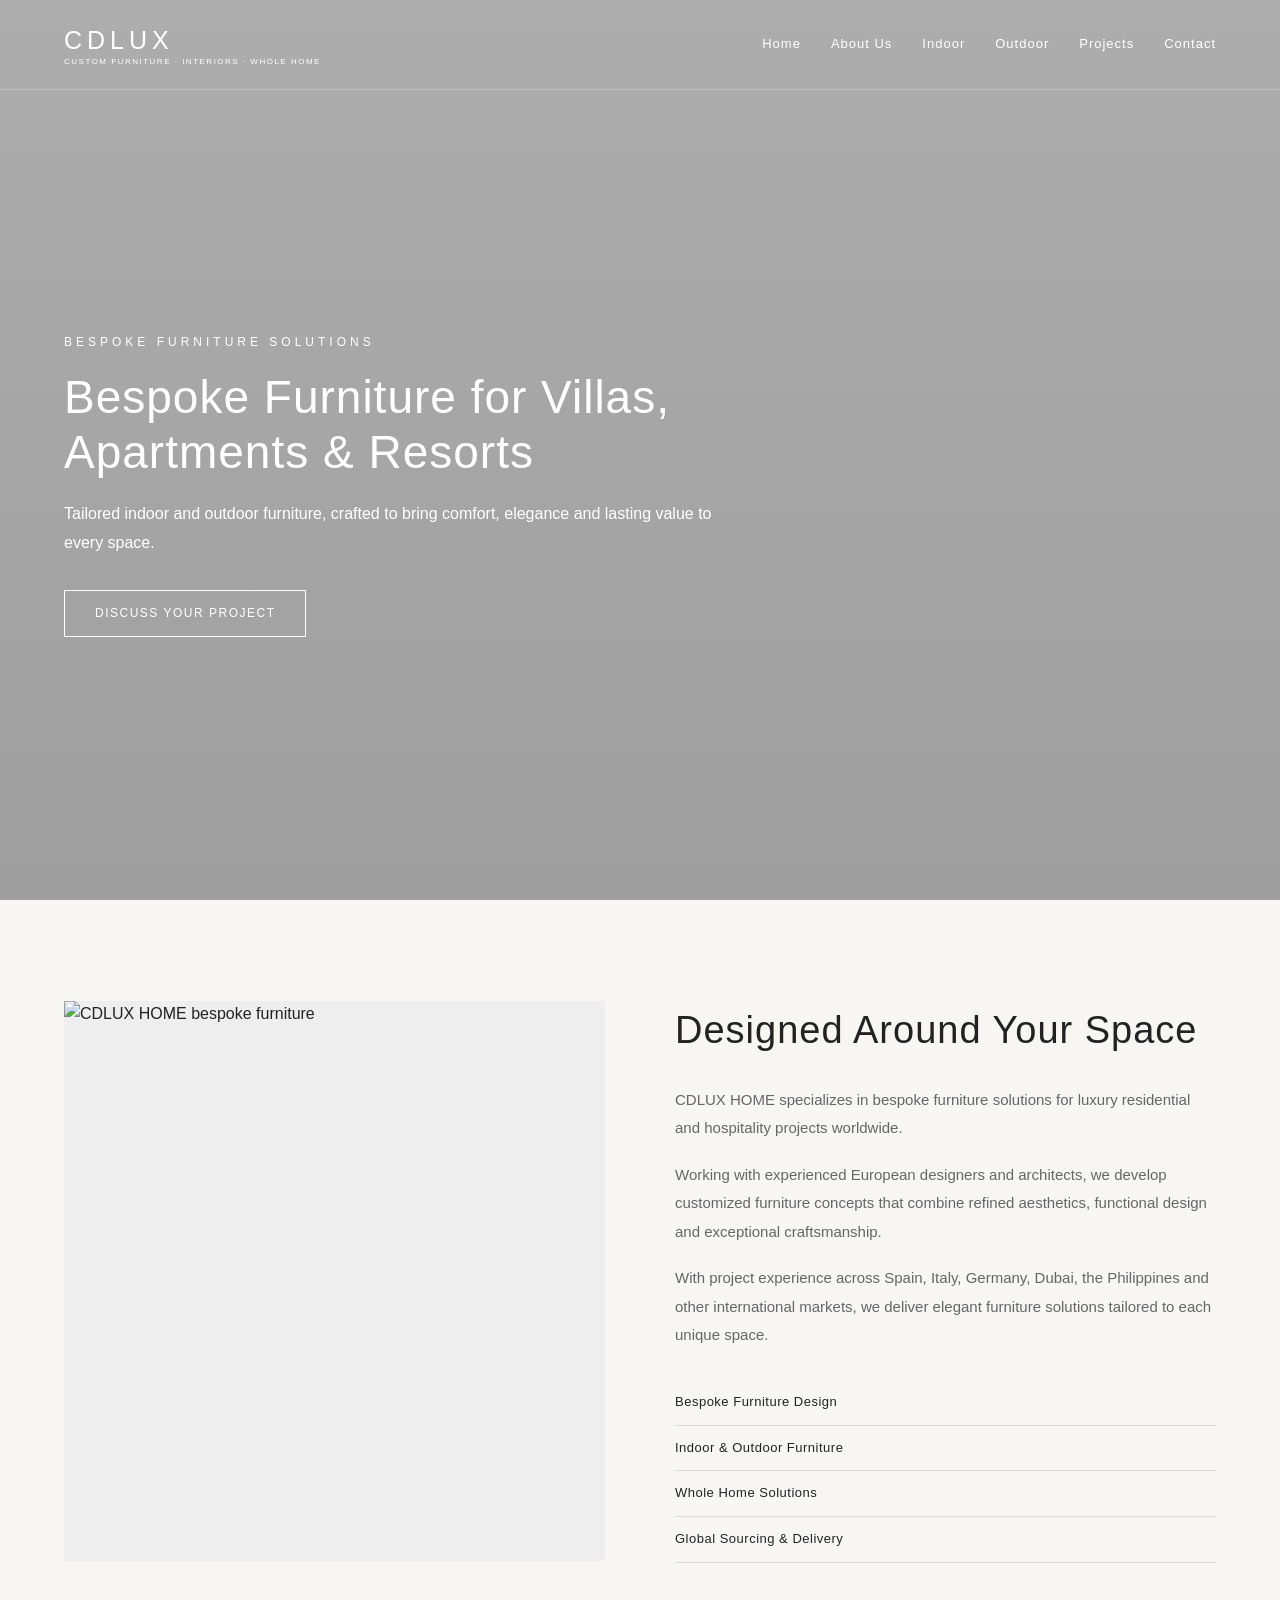
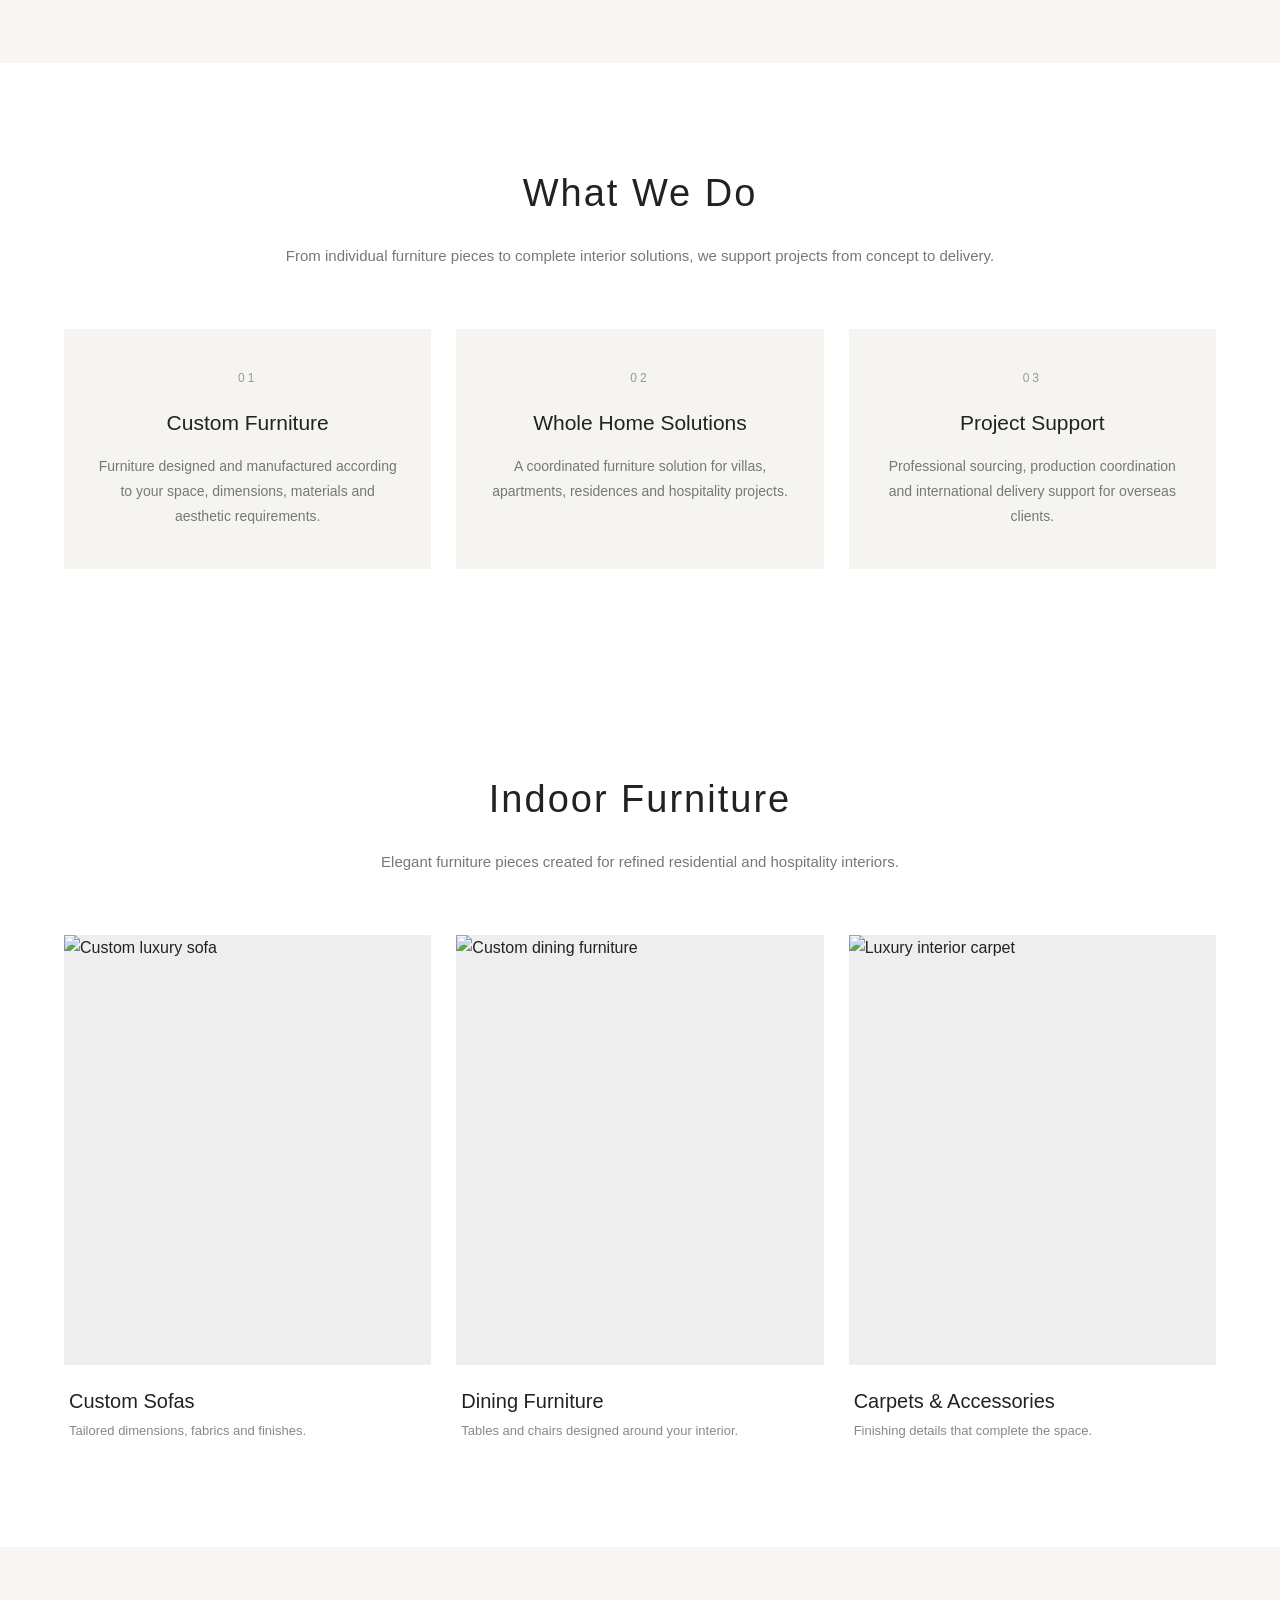
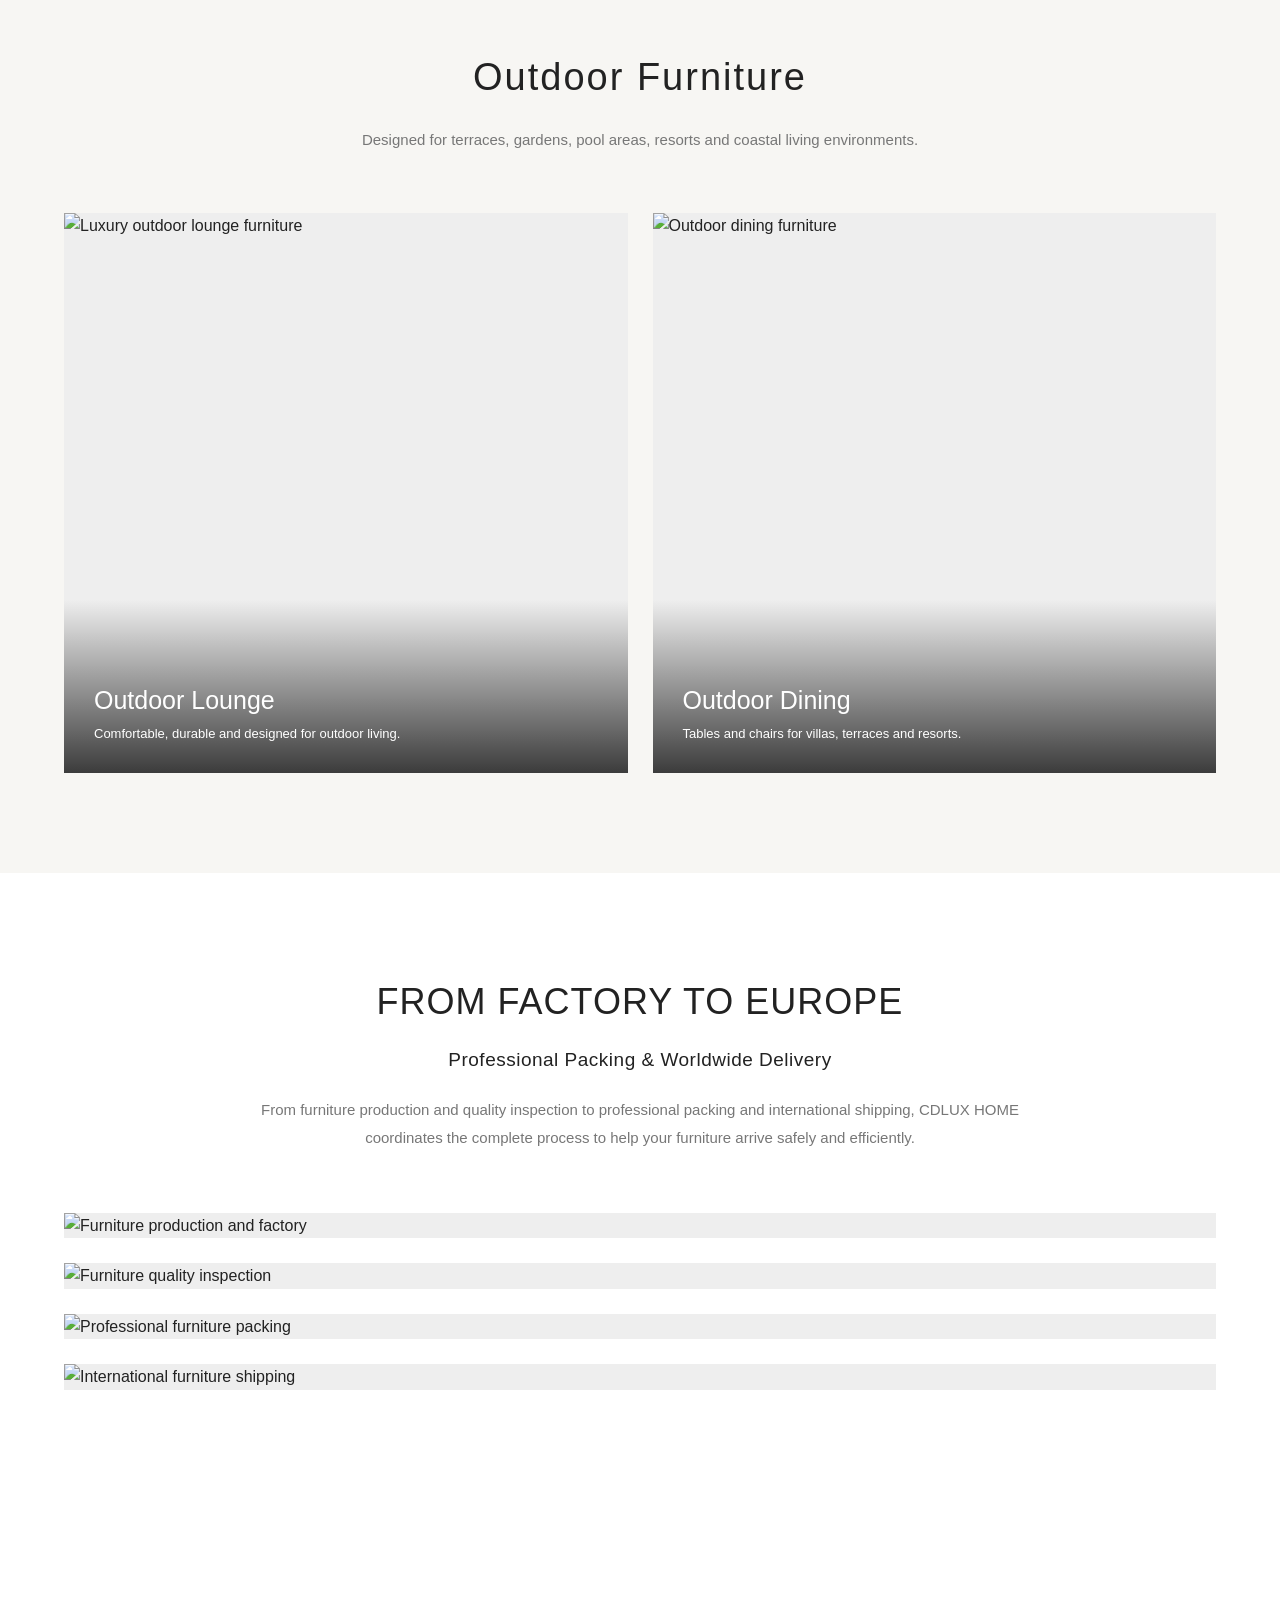
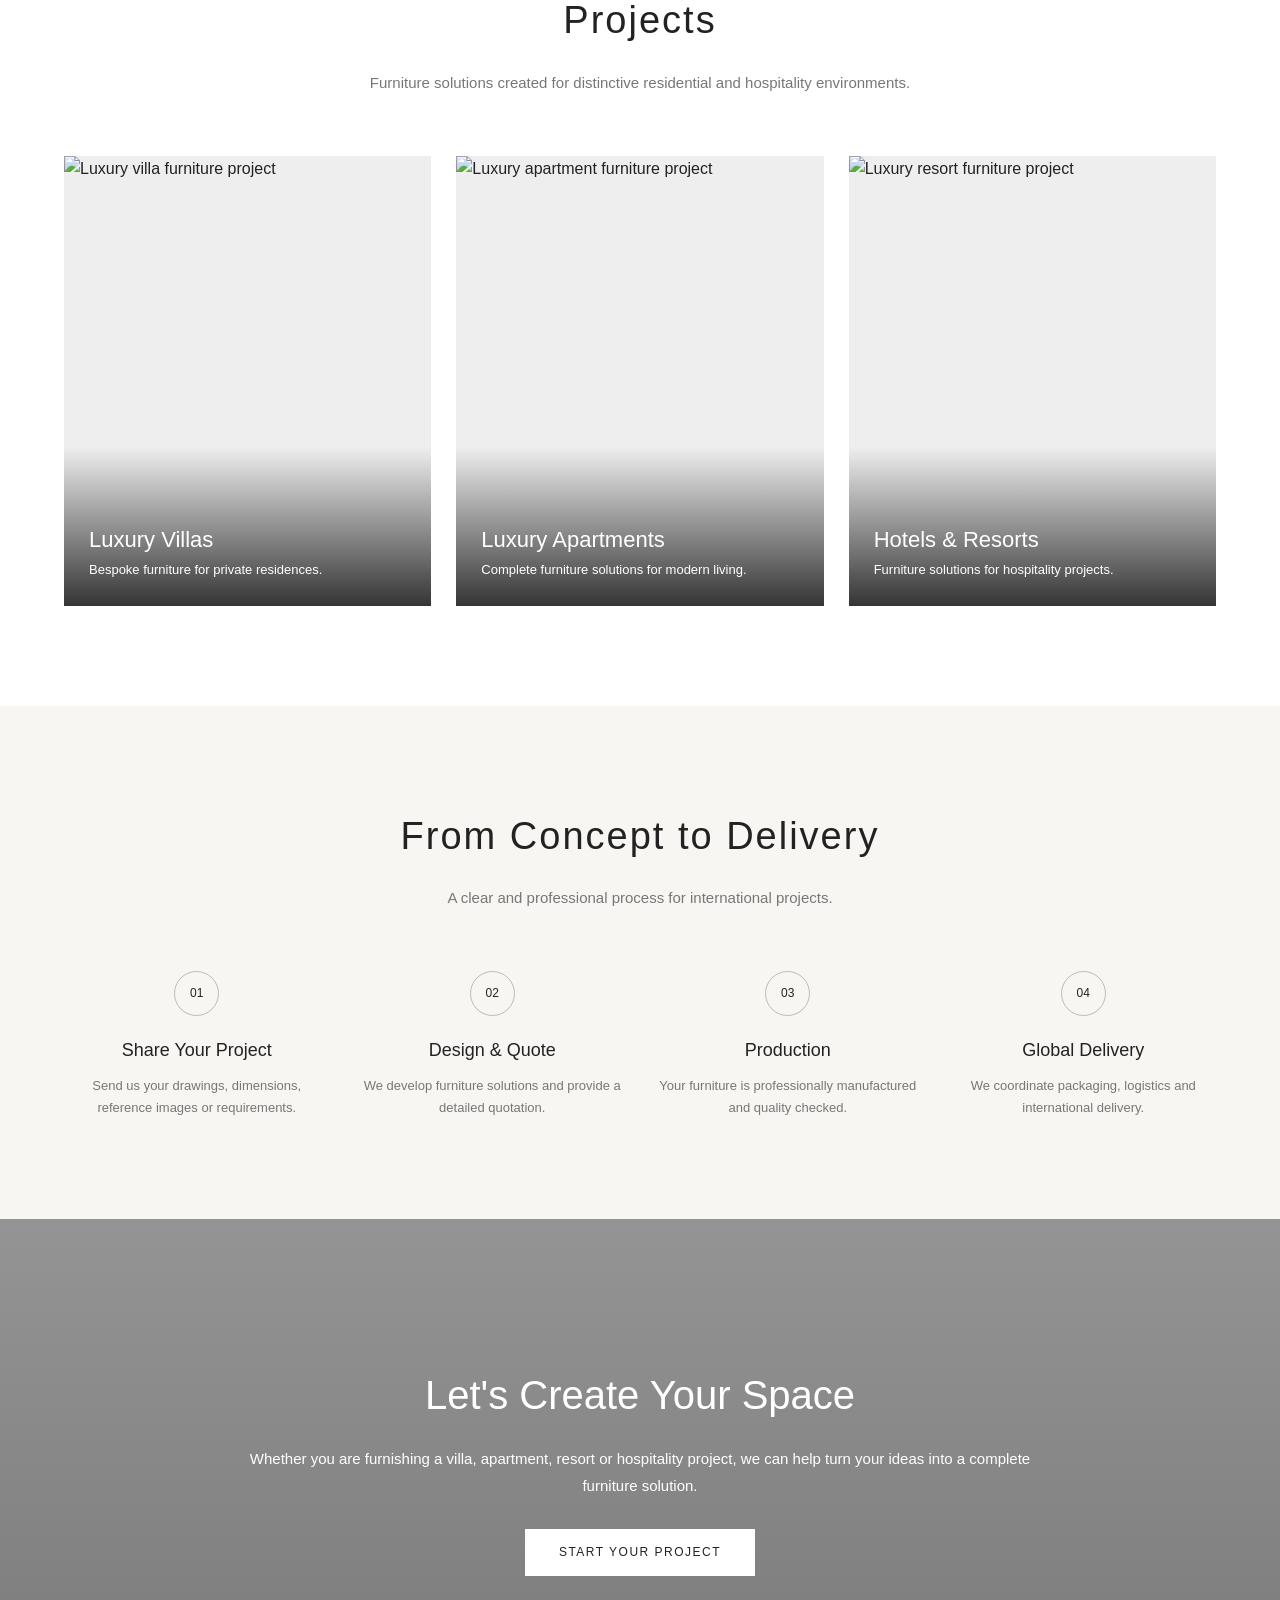
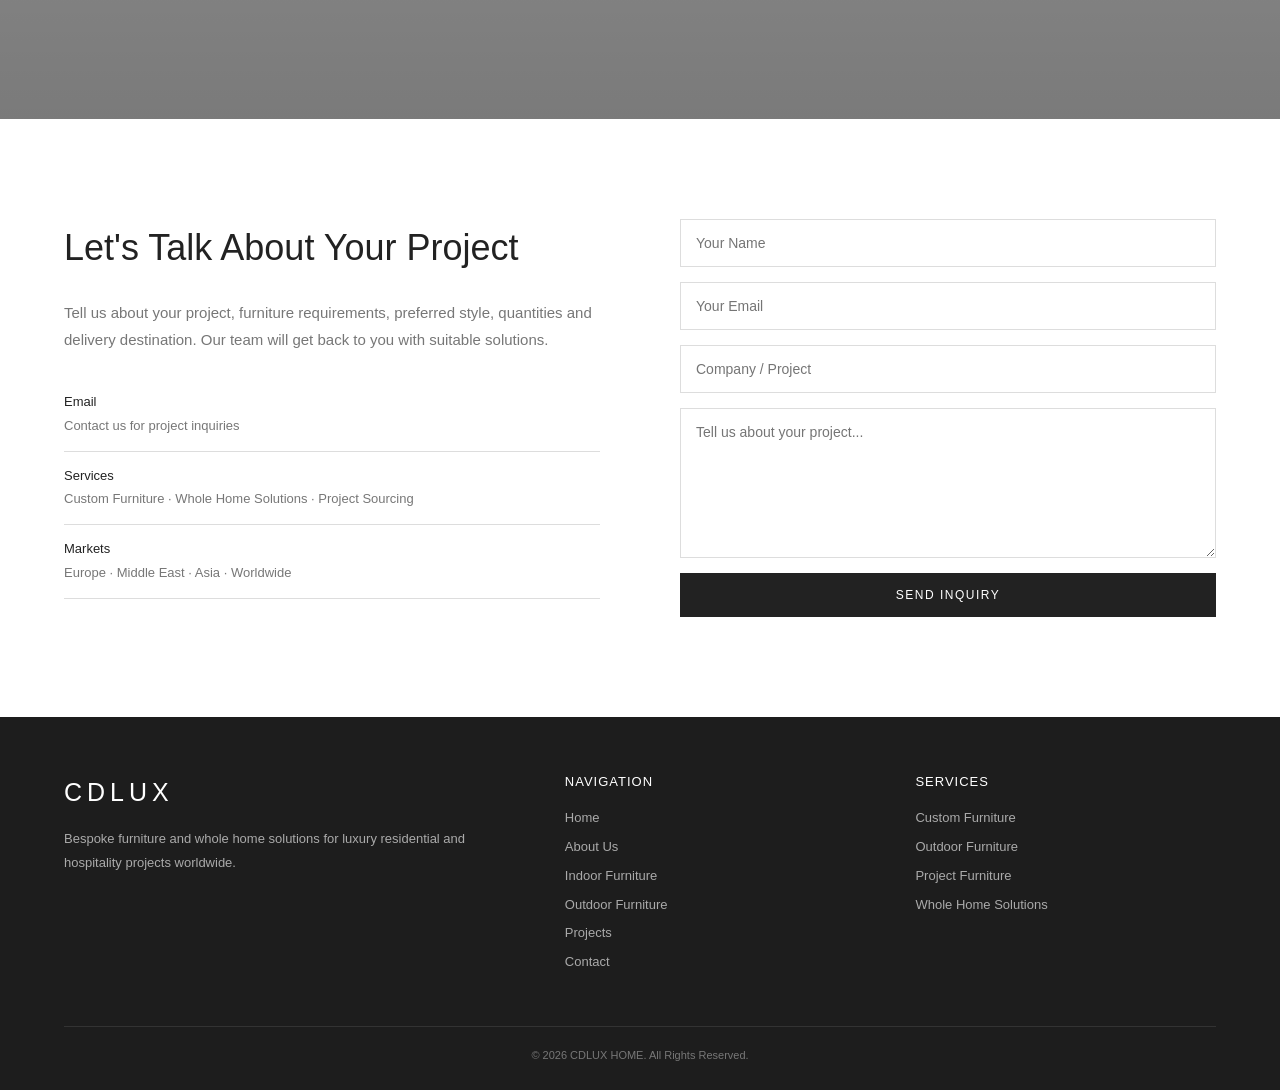
==== commit d90a6f76: "Update index.html" ====
--- a/index.html
+++ b/index.html
@@ -7,18 +7,16 @@
 
 <meta name="viewport" content="width=device-width, initial-scale=1.0">
 
-<title>
-CDLUX HOME | Bespoke Furniture & Whole Home Solutions
-</title>
+<title>CDLUX HOME | Custom Furniture & Whole Home Solutions</title>
 
 <meta
 name="description"
-content="CDLUX HOME provides bespoke indoor and outdoor furniture solutions for luxury villas, apartments, resorts and hospitality projects worldwide."
+content="CDLUX HOME provides bespoke furniture, whole home solutions, professional packing and worldwide delivery for villas, apartments, resorts and hospitality projects."
 >
 
 <meta
 name="keywords"
-content="custom furniture, bespoke furniture, luxury furniture, whole home furniture, villa furniture, hotel furniture, resort furniture, European furniture, furniture manufacturer, furniture sourcing, Germany furniture, Spain furniture, France furniture"
+content="custom furniture, bespoke furniture, luxury furniture, whole home furniture, villa furniture, apartment furniture, resort furniture, furniture sourcing, furniture factory, furniture export, European furniture"
 >
 
 <meta name="author" content="CDLUX HOME">
@@ -26,64 +24,70 @@
 <style>
 
 /* =========================================================
-   GLOBAL
+   RESET
 ========================================================= */
 
-*{
-    margin:0;
-    padding:0;
-    box-sizing:border-box;
-}
-
-html{
-    scroll-behavior:smooth;
-}
-
-body{
+* {
+    margin: 0;
+    padding: 0;
+    box-sizing: border-box;
+}
+
+html {
+    scroll-behavior: smooth;
+}
+
+body {
     font-family:
-    "Helvetica Neue",
-    Arial,
-    sans-serif;
-
-    color:#222;
-    background:#fff;
-    line-height:1.6;
-}
-
-img{
-    width:100%;
-    display:block;
-}
-
-a{
-    text-decoration:none;
-    color:inherit;
-}
-
-.container{
-    width:90%;
-    max-width:1400px;
-    margin:0 auto;
-}
-
-.section{
-    padding:100px 0;
-}
-
-.section-title{
-    text-align:center;
-    font-size:38px;
-    font-weight:400;
-    letter-spacing:2px;
-    margin-bottom:18px;
-}
-
-.section-subtitle{
-    text-align:center;
-    max-width:720px;
-    margin:0 auto 60px;
-    color:#777;
-    font-size:16px;
+        "Helvetica Neue",
+        Arial,
+        sans-serif;
+
+    color: #222;
+    background: #fff;
+    line-height: 1.6;
+}
+
+img {
+    width: 100%;
+    display: block;
+}
+
+a {
+    text-decoration: none;
+    color: inherit;
+}
+
+
+/* =========================================================
+   COMMON
+========================================================= */
+
+.container {
+    width: 90%;
+    max-width: 1400px;
+    margin: 0 auto;
+}
+
+.section {
+    padding: 100px 0;
+}
+
+.section-title {
+    text-align: center;
+    font-size: 38px;
+    font-weight: 400;
+    letter-spacing: 2px;
+    margin-bottom: 18px;
+}
+
+.section-subtitle {
+    max-width: 720px;
+    margin: 0 auto 60px;
+    text-align: center;
+    color: #777;
+    font-size: 15px;
+    line-height: 1.8;
 }
 
 
@@ -91,62 +95,64 @@
    HEADER
 ========================================================= */
 
-.header{
-    position:absolute;
-    top:0;
-    left:0;
-    width:100%;
-    height:90px;
-
-    display:flex;
-    align-items:center;
-
-    z-index:1000;
-
-    background:rgba(255,255,255,0.05);
-    border-bottom:1px solid rgba(255,255,255,0.2);
-}
-
-.header-inner{
-    width:90%;
-    max-width:1400px;
-    margin:0 auto;
-
-    display:flex;
-    align-items:center;
-    justify-content:space-between;
-}
-
-.logo{
-    color:#fff;
-    font-size:25px;
-    font-weight:500;
-    letter-spacing:4px;
-}
-
-.logo span{
-    display:block;
-    font-size:9px;
-    letter-spacing:2px;
-    margin-top:-3px;
-    opacity:.9;
-}
-
-.nav{
-    display:flex;
-    align-items:center;
-    gap:32px;
-}
-
-.nav a{
-    color:#fff;
-    font-size:14px;
-    letter-spacing:1px;
-    transition:.3s;
-}
-
-.nav a:hover{
-    opacity:.6;
+.header {
+    position: absolute;
+    top: 0;
+    left: 0;
+
+    width: 100%;
+    height: 90px;
+
+    z-index: 100;
+
+    border-bottom: 1px solid rgba(255,255,255,.25);
+}
+
+.header-inner {
+    width: 90%;
+    max-width: 1400px;
+    height: 100%;
+    margin: 0 auto;
+
+    display: flex;
+    align-items: center;
+    justify-content: space-between;
+}
+
+.logo {
+    color: #fff;
+    font-size: 25px;
+    font-weight: 500;
+    letter-spacing: 5px;
+}
+
+.logo small {
+    display: block;
+
+    margin-top: -4px;
+
+    font-size: 8px;
+    letter-spacing: 1.5px;
+
+    white-space: nowrap;
+}
+
+.nav {
+    display: flex;
+    align-items: center;
+    gap: 30px;
+}
+
+.nav a {
+    color: #fff;
+    font-size: 13px;
+    letter-spacing: 1px;
+
+    transition: opacity .3s ease;
+}
+
+.nav a:hover {
+    opacity: .6;
 }
 
 
@@ -154,78 +160,83 @@
    HERO
 ========================================================= */
 
-.hero{
-
-    min-height:700px;
-    height:100vh;
-
-    position:relative;
-
-    display:flex;
-    align-items:center;
-
-    background-image:
-    linear-gradient(
-        rgba(0,0,0,.28),
-        rgba(0,0,0,.35)
-    ),
-    url("images/hero.jpg");
-
-    background-size:cover;
-    background-position:center;
-}
-
-.hero-content{
-    width:90%;
-    max-width:1400px;
-    margin:0 auto;
-
-    color:#fff;
-
-    padding-top:70px;
-}
-
-.hero-small{
-    font-size:13px;
-    letter-spacing:4px;
-    text-transform:uppercase;
-    margin-bottom:18px;
-}
-
-.hero-title{
-    font-size:46px;
-    font-weight:400;
-    line-height:1.2;
-    max-width:760px;
-    letter-spacing:1px;
-    margin-bottom:20px;
-}
-
-.hero-text{
-    font-size:17px;
-    max-width:650px;
-    line-height:1.8;
-    margin-bottom:35px;
-}
-
-.hero-button{
-    display:inline-block;
-
-    padding:13px 30px;
-
-    border:1px solid #fff;
-
-    color:#fff;
-
-    font-size:13px;
-    letter-spacing:1.5px;
-
-    transition:.3s;
-}
-
-.hero-button:hover{
-    background:#fff;
-    color:#222;
+.hero {
+    position: relative;
+
+    min-height: 700px;
+    height: 100vh;
+
+    display: flex;
+    align-items: center;
+
+    background:
+        linear-gradient(
+            rgba(0,0,0,.32),
+            rgba(0,0,0,.38)
+        ),
+        url("images/hero.jpg");
+
+    background-size: cover;
+    background-position: center;
+}
+
+.hero-content {
+    width: 90%;
+    max-width: 1400px;
+
+    margin: 0 auto;
+
+    padding-top: 70px;
+
+    color: #fff;
+}
+
+.hero-label {
+    margin-bottom: 18px;
+
+    font-size: 12px;
+    letter-spacing: 4px;
+    text-transform: uppercase;
+}
+
+.hero h1 {
+    max-width: 780px;
+
+    margin-bottom: 20px;
+
+    font-size: 46px;
+    font-weight: 400;
+    line-height: 1.2;
+    letter-spacing: 1px;
+}
+
+.hero p {
+    max-width: 650px;
+
+    margin-bottom: 32px;
+
+    font-size: 16px;
+    line-height: 1.8;
+}
+
+.hero-button {
+    display: inline-block;
+
+    padding: 13px 30px;
+
+    border: 1px solid #fff;
+
+    color: #fff;
+
+    font-size: 12px;
+    letter-spacing: 1.5px;
+
+    transition: all .3s ease;
+}
+
+.hero-button:hover {
+    background: #fff;
+    color: #222;
 }
 
 
@@ -233,50 +244,54 @@
    ABOUT
 ========================================================= */
 
-.about{
-    background:#f7f6f3;
-}
-
-.about-grid{
-
-    display:grid;
-
-    grid-template-columns:
-    1fr 1fr;
-
-    gap:70px;
-
-    align-items:center;
-}
-
-.about-image img{
-    height:600px;
-    object-fit:cover;
-}
-
-.about-content h2{
-    font-size:38px;
-    font-weight:400;
-    margin-bottom:25px;
-    letter-spacing:1px;
-}
-
-.about-content p{
-    font-size:16px;
-    color:#666;
-    line-height:1.9;
-    margin-bottom:20px;
-}
-
-.about-list{
-    margin-top:30px;
-}
-
-.about-list div{
-    padding:12px 0;
-    border-bottom:1px solid #ddd;
-    font-size:14px;
-    letter-spacing:.5px;
+.about {
+    background: #f7f6f3;
+}
+
+.about-grid {
+    display: grid;
+
+    grid-template-columns: 1fr 1fr;
+
+    gap: 70px;
+
+    align-items: center;
+}
+
+.about-image img {
+    height: 560px;
+
+    object-fit: cover;
+}
+
+.about-content h2 {
+    margin-bottom: 25px;
+
+    font-size: 38px;
+    font-weight: 400;
+    letter-spacing: 1px;
+}
+
+.about-content p {
+    margin-bottom: 18px;
+
+    color: #666;
+
+    font-size: 15px;
+    line-height: 1.9;
+}
+
+.about-points {
+    margin-top: 30px;
+}
+
+.about-points div {
+    padding: 12px 0;
+
+    border-bottom: 1px solid #ddd;
+
+    font-size: 13px;
+    letter-spacing: .5px;
 }
 
 
@@ -284,47 +299,43 @@
    SERVICES
 ========================================================= */
 
-.services-grid{
-
-    display:grid;
-
-    grid-template-columns:
-    repeat(3,1fr);
-
-    gap:25px;
-}
-
-.service-card{
-
-    background:#f5f4f1;
-
-    padding:40px 30px;
-
-    text-align:center;
-}
-
-.service-number{
-
-    font-size:13px;
-    letter-spacing:3px;
-    color:#999;
-
-    margin-bottom:20px;
-}
-
-.service-card h3{
-
-    font-size:22px;
-    font-weight:400;
-
-    margin-bottom:15px;
-}
-
-.service-card p{
-
-    color:#777;
-    font-size:14px;
-    line-height:1.8;
+.services-grid {
+    display: grid;
+
+    grid-template-columns: repeat(3, 1fr);
+
+    gap: 25px;
+}
+
+.service-card {
+    padding: 40px 30px;
+
+    background: #f5f4f1;
+
+    text-align: center;
+}
+
+.service-number {
+    margin-bottom: 18px;
+
+    color: #999;
+
+    font-size: 12px;
+    letter-spacing: 3px;
+}
+
+.service-card h3 {
+    margin-bottom: 14px;
+
+    font-size: 21px;
+    font-weight: 400;
+}
+
+.service-card p {
+    color: #777;
+
+    font-size: 14px;
+    line-height: 1.8;
 }
 
 
@@ -332,56 +343,51 @@
    INDOOR FURNITURE
 ========================================================= */
 
-.products-grid{
-
-    display:grid;
-
-    grid-template-columns:
-    repeat(3,1fr);
-
-    gap:25px;
-}
-
-.product-card{
-    overflow:hidden;
-}
-
-.product-image{
-    overflow:hidden;
-    background:#eee;
-}
-
-.product-image img{
-
-    height:430px;
-
-    object-fit:cover;
-
-    transition:
-    transform .6s ease;
-}
-
-.product-card:hover img{
-    transform:scale(1.04);
-}
-
-.product-info{
-
-    padding:20px 5px 10px;
-}
-
-.product-info h3{
-
-    font-size:20px;
-    font-weight:400;
-
-    margin-bottom:5px;
-}
-
-.product-info p{
-
-    color:#888;
-    font-size:13px;
+.products-grid {
+    display: grid;
+
+    grid-template-columns: repeat(3, 1fr);
+
+    gap: 25px;
+}
+
+.product-card {
+    overflow: hidden;
+}
+
+.product-image {
+    overflow: hidden;
+
+    background: #eee;
+}
+
+.product-image img {
+    height: 430px;
+
+    object-fit: cover;
+
+    transition: transform .5s ease;
+}
+
+.product-card:hover img {
+    transform: scale(1.03);
+}
+
+.product-info {
+    padding: 20px 5px 5px;
+}
+
+.product-info h3 {
+    margin-bottom: 4px;
+
+    font-size: 20px;
+    font-weight: 400;
+}
+
+.product-info p {
+    color: #888;
+
+    font-size: 13px;
 }
 
 
@@ -389,69 +395,138 @@
    OUTDOOR
 ========================================================= */
 
-.outdoor{
-    background:#f7f6f3;
-}
-
-.outdoor-grid{
-
-    display:grid;
-
-    grid-template-columns:
-    1fr 1fr;
-
-    gap:25px;
-}
-
-.outdoor-card{
-    position:relative;
-    overflow:hidden;
-}
-
-.outdoor-card img{
-
-    height:600px;
-
-    object-fit:cover;
-
-    transition:.6s;
-}
-
-.outdoor-card:hover img{
-    transform:scale(1.04);
-}
-
-.outdoor-overlay{
-
-    position:absolute;
-
-    left:0;
-    bottom:0;
-
-    width:100%;
-
-    padding:80px 35px 30px;
-
-    color:#fff;
+.outdoor {
+    background: #f7f6f3;
+}
+
+.outdoor-grid {
+    display: grid;
+
+    grid-template-columns: 1fr 1fr;
+
+    gap: 25px;
+}
+
+.outdoor-card {
+    position: relative;
+
+    overflow: hidden;
+}
+
+.outdoor-card img {
+    height: 560px;
+
+    object-fit: cover;
+
+    transition: transform .5s ease;
+}
+
+.outdoor-card:hover img {
+    transform: scale(1.03);
+}
+
+.outdoor-overlay {
+    position: absolute;
+
+    left: 0;
+    bottom: 0;
+
+    width: 100%;
+
+    padding: 80px 30px 28px;
+
+    color: #fff;
 
     background:
-    linear-gradient(
-        transparent,
-        rgba(0,0,0,.7)
-    );
-}
-
-.outdoor-overlay h3{
-
-    font-size:27px;
-    font-weight:400;
-
-    margin-bottom:5px;
-}
-
-.outdoor-overlay p{
-
-    font-size:14px;
+        linear-gradient(
+            transparent,
+            rgba(0,0,0,.75)
+        );
+}
+
+.outdoor-overlay h3 {
+    margin-bottom: 4px;
+
+    font-size: 25px;
+    font-weight: 400;
+}
+
+.outdoor-overlay p {
+    font-size: 13px;
+}
+
+
+/* =========================================================
+   FACTORY TO EUROPE
+========================================================= */
+
+.factory-section {
+    padding: 100px 0;
+
+    background: #fff;
+}
+
+.factory-text {
+    max-width: 800px;
+
+    margin: 0 auto 60px;
+
+    text-align: center;
+}
+
+.factory-text h2 {
+    margin-bottom: 15px;
+
+    font-size: 36px;
+    font-weight: 400;
+    letter-spacing: 1px;
+}
+
+.factory-text h3 {
+    margin-bottom: 20px;
+
+    font-size: 19px;
+    font-weight: 400;
+    letter-spacing: .5px;
+}
+
+.factory-text p {
+    color: #777;
+
+    font-size: 15px;
+    line-height: 1.9;
+}
+
+
+/*
+   FOUR IMAGES
+   ONE COLUMN
+*/
+
+.factory-images {
+    display: grid;
+
+    grid-template-columns: 1fr;
+
+    gap: 25px;
+}
+
+.factory-image {
+    width: 100%;
+    overflow: hidden;
+}
+
+.factory-image img {
+    width: 100%;
+    height: auto;
+
+    object-fit: cover;
+
+    transition: transform .5s ease;
+}
+
+.factory-image:hover img {
+    transform: scale(1.02);
 }
 
 
@@ -459,65 +534,60 @@
    PROJECTS
 ========================================================= */
 
-.projects-grid{
-
-    display:grid;
-
-    grid-template-columns:
-    repeat(3,1fr);
-
-    gap:25px;
-}
-
-.project-card{
-
-    position:relative;
-    overflow:hidden;
-}
-
-.project-card img{
-
-    height:450px;
-
-    object-fit:cover;
-
-    transition:.6s;
-}
-
-.project-card:hover img{
-    transform:scale(1.05);
-}
-
-.project-overlay{
-
-    position:absolute;
-
-    left:0;
-    bottom:0;
-
-    width:100%;
-
-    padding:70px 25px 25px;
-
-    color:#fff;
+.projects-grid {
+    display: grid;
+
+    grid-template-columns: repeat(3, 1fr);
+
+    gap: 25px;
+}
+
+.project-card {
+    position: relative;
+
+    overflow: hidden;
+}
+
+.project-card img {
+    height: 450px;
+
+    object-fit: cover;
+
+    transition: transform .5s ease;
+}
+
+.project-card:hover img {
+    transform: scale(1.04);
+}
+
+.project-overlay {
+    position: absolute;
+
+    left: 0;
+    bottom: 0;
+
+    width: 100%;
+
+    padding: 75px 25px 25px;
+
+    color: #fff;
 
     background:
-    linear-gradient(
-        transparent,
-        rgba(0,0,0,.75)
-    );
-}
-
-.project-overlay h3{
-
-    font-size:23px;
-    font-weight:400;
-}
-
-.project-overlay p{
-
-    font-size:13px;
-    opacity:.9;
+        linear-gradient(
+            transparent,
+            rgba(0,0,0,.78)
+        );
+}
+
+.project-overlay h3 {
+    margin-bottom: 3px;
+
+    font-size: 22px;
+    font-weight: 400;
+}
+
+.project-overlay p {
+    font-size: 13px;
 }
 
 
@@ -525,56 +595,50 @@
    PROCESS
 ========================================================= */
 
-.process{
-    background:#f7f6f3;
-}
-
-.process-grid{
-
-    display:grid;
-
-    grid-template-columns:
-    repeat(4,1fr);
-
-    gap:30px;
-}
-
-.process-item{
-
-    text-align:center;
-}
-
-.process-number{
-
-    width:45px;
-    height:45px;
-
-    border:1px solid #bbb;
-
-    border-radius:50%;
-
-    display:flex;
-    align-items:center;
-    justify-content:center;
-
-    margin:0 auto 20px;
-
-    font-size:13px;
-}
-
-.process-item h3{
-
-    font-size:18px;
-    font-weight:400;
-
-    margin-bottom:10px;
-}
-
-.process-item p{
-
-    color:#777;
-    font-size:13px;
-    line-height:1.7;
+.process {
+    background: #f7f6f3;
+}
+
+.process-grid {
+    display: grid;
+
+    grid-template-columns: repeat(4, 1fr);
+
+    gap: 30px;
+}
+
+.process-item {
+    text-align: center;
+}
+
+.process-number {
+    width: 45px;
+    height: 45px;
+
+    margin: 0 auto 20px;
+
+    border: 1px solid #bbb;
+    border-radius: 50%;
+
+    display: flex;
+    align-items: center;
+    justify-content: center;
+
+    font-size: 12px;
+}
+
+.process-item h3 {
+    margin-bottom: 10px;
+
+    font-size: 18px;
+    font-weight: 400;
+}
+
+.process-item p {
+    color: #777;
+
+    font-size: 13px;
+    line-height: 1.7;
 }
 
 
@@ -582,72 +646,66 @@
    CTA
 ========================================================= */
 
-.cta{
-
-    position:relative;
-
-    min-height:500px;
-
-    display:flex;
-    align-items:center;
-    justify-content:center;
-
-    text-align:center;
-
-    color:#fff;
-
-    background-image:
-    linear-gradient(
-        rgba(0,0,0,.4),
-        rgba(0,0,0,.5)
-    ),
-    url("images/contact.jpg");
-
-    background-size:cover;
-    background-position:center;
-}
-
-.cta-content{
-    width:90%;
-    max-width:800px;
-}
-
-.cta h2{
-
-    font-size:42px;
-    font-weight:400;
-
-    margin-bottom:20px;
-}
-
-.cta p{
-
-    font-size:16px;
-    line-height:1.8;
-
-    margin-bottom:30px;
-}
-
-.cta-button{
-
-    display:inline-block;
-
-    padding:14px 35px;
-
-    background:#fff;
-
-    color:#222;
-
-    font-size:13px;
-
-    letter-spacing:1.5px;
-
-    transition:.3s;
-}
-
-.cta-button:hover{
-    background:#222;
-    color:#fff;
+.cta {
+    position: relative;
+
+    min-height: 500px;
+
+    display: flex;
+    align-items: center;
+    justify-content: center;
+
+    text-align: center;
+
+    color: #fff;
+
+    background:
+        linear-gradient(
+            rgba(0,0,0,.42),
+            rgba(0,0,0,.52)
+        ),
+        url("images/contact.jpg");
+
+    background-size: cover;
+    background-position: center;
+}
+
+.cta-content {
+    width: 90%;
+    max-width: 800px;
+}
+
+.cta h2 {
+    margin-bottom: 18px;
+
+    font-size: 40px;
+    font-weight: 400;
+}
+
+.cta p {
+    margin-bottom: 30px;
+
+    font-size: 15px;
+    line-height: 1.8;
+}
+
+.cta-button {
+    display: inline-block;
+
+    padding: 14px 34px;
+
+    background: #fff;
+    color: #222;
+
+    font-size: 12px;
+    letter-spacing: 1.5px;
+
+    transition: all .3s ease;
+}
+
+.cta-button:hover {
+    background: #222;
+    color: #fff;
 }
 
 
@@ -655,101 +713,91 @@
    CONTACT
 ========================================================= */
 
-.contact-grid{
-
-    display:grid;
-
-    grid-template-columns:
-    1fr 1fr;
-
-    gap:80px;
-}
-
-.contact-info h2{
-
-    font-size:38px;
-    font-weight:400;
-
-    margin-bottom:25px;
-}
-
-.contact-info p{
-
-    color:#777;
-    line-height:1.8;
-
-    margin-bottom:25px;
-}
-
-.contact-item{
-
-    padding:15px 0;
-
-    border-bottom:1px solid #ddd;
-
-    font-size:14px;
-}
-
-.contact-item strong{
-
-    display:block;
-
-    font-weight:400;
-
-    margin-bottom:4px;
-}
-
-.contact-item span{
-    color:#777;
-}
-
-.contact-form{
-
-    display:flex;
-    flex-direction:column;
-    gap:15px;
+.contact-grid {
+    display: grid;
+
+    grid-template-columns: 1fr 1fr;
+
+    gap: 80px;
+}
+
+.contact-info h2 {
+    margin-bottom: 22px;
+
+    font-size: 36px;
+    font-weight: 400;
+}
+
+.contact-info > p {
+    margin-bottom: 25px;
+
+    color: #777;
+
+    font-size: 15px;
+    line-height: 1.8;
+}
+
+.contact-item {
+    padding: 14px 0;
+
+    border-bottom: 1px solid #ddd;
+
+    font-size: 13px;
+}
+
+.contact-item strong {
+    display: block;
+
+    margin-bottom: 3px;
+
+    font-weight: 400;
+}
+
+.contact-item span {
+    color: #777;
+}
+
+.contact-form {
+    display: flex;
+
+    flex-direction: column;
+
+    gap: 15px;
 }
 
 .contact-form input,
-.contact-form textarea{
-
-    width:100%;
-
-    border:1px solid #ddd;
-
-    padding:15px;
-
-    font-family:inherit;
-
-    font-size:14px;
-
-    outline:none;
-}
-
-.contact-form textarea{
-
-    min-height:150px;
-
-    resize:vertical;
-}
-
-.contact-form button{
-
-    border:none;
-
-    background:#222;
-
-    color:#fff;
-
-    padding:15px;
-
-    font-family:inherit;
-
-    font-size:13px;
-
-    letter-spacing:1.5px;
-
-    cursor:pointer;
+.contact-form textarea {
+    width: 100%;
+
+    padding: 15px;
+
+    border: 1px solid #ddd;
+
+    outline: none;
+
+    font-family: inherit;
+    font-size: 14px;
+}
+
+.contact-form textarea {
+    min-height: 150px;
+
+    resize: vertical;
+}
+
+.contact-form button {
+    padding: 15px;
+
+    border: none;
+
+    background: #222;
+    color: #fff;
+
+    cursor: pointer;
+
+    font-family: inherit;
+    font-size: 12px;
+    letter-spacing: 1.5px;
 }
 
 
@@ -757,86 +805,122 @@
    FOOTER
 ========================================================= */
 
-.footer{
-
-    background:#1d1d1d;
-
-    color:#fff;
-
-    padding:55px 0 25px;
-}
-
-.footer-grid{
-
-    display:grid;
-
-    grid-template-columns:
-    1.5fr 1fr 1fr;
-
-    gap:50px;
-
-    margin-bottom:45px;
-}
-
-.footer-logo{
-
-    font-size:25px;
-
-    letter-spacing:4px;
-
-    margin-bottom:15px;
-}
-
-.footer p{
-
-    color:#aaa;
-
-    font-size:13px;
-
-    line-height:1.8;
-
-    max-width:400px;
-}
-
-.footer h3{
-
-    font-size:14px;
-
-    font-weight:400;
-
-    letter-spacing:1px;
-
-    margin-bottom:15px;
-}
-
-.footer a{
-
-    display:block;
-
-    color:#aaa;
-
-    font-size:13px;
-
-    margin-bottom:8px;
-
-    transition:.3s;
-}
-
-.footer a:hover{
-    color:#fff;
-}
-
-.footer-bottom{
-
-    border-top:1px solid #333;
-
-    padding-top:20px;
-
-    color:#777;
-
-    font-size:12px;
-
-    text-align:center;
+.footer {
+    padding: 55px 0 25px;
+
+    background: #1d1d1d;
+
+    color: #fff;
+}
+
+.footer-grid {
+    display: grid;
+
+    grid-template-columns: 1.5fr 1fr 1fr;
+
+    gap: 50px;
+
+    margin-bottom: 45px;
+}
+
+.footer-logo {
+    margin-bottom: 15px;
+
+    font-size: 25px;
+    letter-spacing: 5px;
+}
+
+.footer p {
+    max-width: 420px;
+
+    color: #aaa;
+
+    font-size: 13px;
+    line-height: 1.8;
+}
+
+.footer h3 {
+    margin-bottom: 15px;
+
+    font-size: 13px;
+    font-weight: 400;
+    letter-spacing: 1px;
+}
+
+.footer a {
+    display: block;
+
+    margin-bottom: 8px;
+
+    color: #aaa;
+
+    font-size: 13px;
+
+    transition: color .3s ease;
+}
+
+.footer a:hover {
+    color: #fff;
+}
+
+.footer-bottom {
+    padding-top: 20px;
+
+    border-top: 1px solid #333;
+
+    color: #777;
+
+    text-align: center;
+
+    font-size: 11px;
+}
+
+
+/* =========================================================
+   TABLET
+========================================================= */
+
+@media (max-width: 900px) {
+
+    .header-inner {
+        width: 92%;
+    }
+
+    .nav {
+        gap: 17px;
+    }
+
+    .nav a {
+        font-size: 11px;
+    }
+
+    .hero h1 {
+        font-size: 38px;
+    }
+
+    .about-grid,
+    .contact-grid {
+        grid-template-columns: 1fr;
+
+        gap: 45px;
+    }
+
+    .services-grid,
+    .products-grid,
+    .projects-grid {
+        grid-template-columns: repeat(2, 1fr);
+    }
+
+    .process-grid {
+        grid-template-columns: repeat(2, 1fr);
+
+        gap: 45px 25px;
+    }
+
+    .footer-grid {
+        grid-template-columns: 1fr 1fr;
+    }
+
 }
 
 
@@ -844,197 +928,183 @@
    MOBILE
 ========================================================= */
 
-@media(max-width:900px){
-
-    .header{
-        height:75px;
-    }
-
-    .header-inner{
-        width:92%;
-    }
-
-    .logo{
-        font-size:21px;
-    }
-
-    .nav{
-        gap:14px;
-    }
-
-    .nav a{
-        font-size:11px;
-    }
-
-    .hero{
-        min-height:600px;
-    }
-
-    .hero-content{
-        padding-top:50px;
-    }
-
-    .hero-title{
-        font-size:34px;
-        max-width:600px;
-    }
-
-    .hero-text{
-        font-size:15px;
-    }
-
-    .section{
-        padding:75px 0;
-    }
-
-    .section-title{
-        font-size:31px;
-    }
-
-    .about-grid,
-    .contact-grid{
-        grid-template-columns:1fr;
-        gap:40px;
-    }
-
-    .about-image img{
-        height:450px;
-    }
-
-    .services-grid,
-    .products-grid,
-    .projects-grid{
-        grid-template-columns:1fr 1fr;
-    }
-
-    .outdoor-grid{
-        grid-template-columns:1fr;
-    }
-
-    .process-grid{
-        grid-template-columns:1fr 1fr;
-        gap:45px 25px;
-    }
-
-    .footer-grid{
-        grid-template-columns:1fr 1fr;
-    }
-
-}
-
-
-@media(max-width:600px){
-
-    .header{
-        position:absolute;
-        height:auto;
-        padding:18px 0;
-    }
-
-    .header-inner{
-        flex-direction:column;
-        gap:12px;
-    }
-
-    .logo{
-        font-size:20px;
-    }
-
-    .nav{
-        gap:10px;
-        flex-wrap:wrap;
-        justify-content:center;
-    }
-
-    .nav a{
-        font-size:10px;
-        letter-spacing:.5px;
-    }
-
-    .hero{
-        min-height:620px;
-        height:auto;
-        padding:150px 0 80px;
-    }
-
-    .hero-content{
-        padding-top:0;
-    }
-
-    .hero-small{
-        font-size:10px;
-        letter-spacing:2px;
-    }
-
-    .hero-title{
-        font-size:29px;
-        line-height:1.3;
-    }
-
-    .hero-text{
-        font-size:14px;
-        line-height:1.7;
-    }
-
-    .section{
-        padding:60px 0;
-    }
-
-    .section-title{
-        font-size:28px;
-    }
-
-    .section-subtitle{
-        font-size:14px;
-        margin-bottom:40px;
-    }
-
-    .about-image img{
-        height:350px;
-    }
-
-    .about-content h2,
-    .contact-info h2{
-        font-size:30px;
-    }
+@media (max-width: 600px) {
+
+    .section {
+        padding: 65px 0;
+    }
+
+    .section-title {
+        font-size: 29px;
+    }
+
+    .section-subtitle {
+        margin-bottom: 40px;
+
+        font-size: 14px;
+    }
+
+
+    /* HEADER */
+
+    .header {
+        height: auto;
+        padding: 16px 0;
+    }
+
+    .header-inner {
+        flex-direction: column;
+
+        gap: 12px;
+    }
+
+    .logo {
+        font-size: 21px;
+    }
+
+    .logo small {
+        font-size: 7px;
+    }
+
+    .nav {
+        width: 100%;
+
+        justify-content: center;
+
+        flex-wrap: wrap;
+
+        gap: 8px 13px;
+    }
+
+    .nav a {
+        font-size: 10px;
+        letter-spacing: .5px;
+    }
+
+
+    /* HERO */
+
+    .hero {
+        min-height: 620px;
+        height: auto;
+
+        padding: 150px 0 80px;
+    }
+
+    .hero-content {
+        padding-top: 0;
+    }
+
+    .hero-label {
+        font-size: 9px;
+        letter-spacing: 2px;
+    }
+
+    .hero h1 {
+        font-size: 30px;
+
+        line-height: 1.3;
+    }
+
+    .hero p {
+        font-size: 14px;
+
+        line-height: 1.7;
+    }
+
+
+    /* ABOUT */
+
+    .about-image img {
+        height: 350px;
+    }
+
+    .about-content h2 {
+        font-size: 30px;
+    }
+
+
+    /* SERVICES */
 
     .services-grid,
     .products-grid,
     .projects-grid,
     .process-grid,
-    .footer-grid{
-        grid-template-columns:1fr;
-    }
-
-    .product-image img{
-        height:350px;
-    }
-
-    .outdoor-card img{
-        height:450px;
-    }
-
-    .project-card img{
-        height:400px;
-    }
-
-    .cta{
-        min-height:450px;
-    }
-
-    .cta h2{
-        font-size:31px;
+    .footer-grid {
+        grid-template-columns: 1fr;
+    }
+
+
+    /* INDOOR */
+
+    .product-image img {
+        height: 360px;
+    }
+
+
+    /* OUTDOOR */
+
+    .outdoor-grid {
+        grid-template-columns: 1fr;
+    }
+
+    .outdoor-card img {
+        height: 450px;
+    }
+
+
+    /* FACTORY */
+
+    .factory-text h2 {
+        font-size: 30px;
+    }
+
+    .factory-text h3 {
+        font-size: 17px;
+    }
+
+    .factory-text p {
+        font-size: 14px;
+    }
+
+    .factory-images {
+        gap: 18px;
+    }
+
+
+    /* PROJECTS */
+
+    .project-card img {
+        height: 400px;
+    }
+
+
+    /* CTA */
+
+    .cta {
+        min-height: 450px;
+    }
+
+    .cta h2 {
+        font-size: 30px;
+    }
+
+
+    /* CONTACT */
+
+    .contact-info h2 {
+        font-size: 30px;
     }
 
 }
 
 
 /* =========================================================
-   IMAGE FALLBACK
+   IMAGE BACKGROUND
 ========================================================= */
 
-img{
-    background:#eee;
+img {
+    background: #eee;
 }
 
 </style>
@@ -1051,32 +1121,51 @@
 
 <header class="header">
 
-<div class="header-inner">
-
-<a href="#home" class="logo">
-CDLUX
-<span>CUSTOM FURNITURE · INTERIORS · WHOLE HOME</span>
-</a>
-
-<nav class="nav">
-
-<a href="#home">Home</a>
-
-<a href="#about">About Us</a>
-
-<a href="#indoor">Indoor</a>
-
-<a href="#outdoor">Outdoor</a>
-
-<a href="#projects">Projects</a>
-
-<a href="#contact">Contact</a>
-
-</nav>
-
-</div>
+    <div class="header-inner">
+
+        <a href="#home" class="logo">
+
+            CDLUX
+
+            <small>
+                CUSTOM FURNITURE · INTERIORS · WHOLE HOME
+            </small>
+
+        </a>
+
+
+        <nav class="nav">
+
+            <a href="#home">
+                Home
+            </a>
+
+            <a href="#about">
+                About Us
+            </a>
+
+            <a href="#indoor">
+                Indoor
+            </a>
+
+            <a href="#outdoor">
+                Outdoor
+            </a>
+
+            <a href="#projects">
+                Projects
+            </a>
+
+            <a href="#contact">
+                Contact
+            </a>
+
+        </nav>
+
+    </div>
 
 </header>
+
 
 
 <!-- =======================================================
@@ -1085,28 +1174,29 @@
 
 <section class="hero" id="home">
 
-<div class="hero-content">
-
-<div class="hero-small">
-Bespoke Furniture Solutions
-</div>
-
-<h1 class="hero-title">
-Bespoke Furniture for Villas, Apartments & Resorts
-</h1>
-
-<p class="hero-text">
-Tailored indoor and outdoor furniture, crafted to bring comfort,
-elegance and lasting value to every space.
-</p>
-
-<a href="#contact" class="hero-button">
-DISCUSS YOUR PROJECT
-</a>
-
-</div>
+    <div class="hero-content">
+
+        <div class="hero-label">
+            Bespoke Furniture Solutions
+        </div>
+
+        <h1>
+            Bespoke Furniture for Villas, Apartments & Resorts
+        </h1>
+
+        <p>
+            Tailored indoor and outdoor furniture, crafted to bring
+            comfort, elegance and lasting value to every space.
+        </p>
+
+        <a href="#contact" class="hero-button">
+            DISCUSS YOUR PROJECT
+        </a>
+
+    </div>
 
 </section>
+
 
 
 <!-- =======================================================
@@ -1115,70 +1205,76 @@
 
 <section class="section about" id="about">
 
-<div class="container">
-
-<div class="about-grid">
-
-<div class="about-image">
-
-<img
-src="images/about.jpg"
-alt="CDLUX bespoke furniture interior"
->
-
-</div>
-
-
-<div class="about-content">
-
-<h2>
-Designed Around Your Space
-</h2>
-
-<p>
-CDLUX HOME specializes in bespoke furniture solutions for
-luxury residential and hospitality projects worldwide.
-</p>
-
-<p>
-Working with experienced European designers and architects,
-we develop customized furniture concepts that combine refined
-aesthetics, functional design and exceptional craftsmanship.
-</p>
-
-<p>
-With project experience across Spain, Italy, Germany, Dubai,
-the Philippines and other international markets, we deliver
-elegant furniture solutions tailored to each unique space.
-</p>
-
-<div class="about-list">
-
-<div>
-Bespoke Furniture Design
-</div>
-
-<div>
-Indoor & Outdoor Furniture
-</div>
-
-<div>
-Whole Home Solutions
-</div>
-
-<div>
-Global Sourcing & Delivery
-</div>
-
-</div>
-
-</div>
-
-</div>
-
-</div>
+    <div class="container">
+
+        <div class="about-grid">
+
+
+            <div class="about-image">
+
+                <img
+                    src="images/about.jpg"
+                    alt="CDLUX HOME bespoke furniture"
+                >
+
+            </div>
+
+
+            <div class="about-content">
+
+                <h2>
+                    Designed Around Your Space
+                </h2>
+
+                <p>
+                    CDLUX HOME specializes in bespoke furniture
+                    solutions for luxury residential and hospitality
+                    projects worldwide.
+                </p>
+
+                <p>
+                    Working with experienced European designers and
+                    architects, we develop customized furniture concepts
+                    that combine refined aesthetics, functional design
+                    and exceptional craftsmanship.
+                </p>
+
+                <p>
+                    With project experience across Spain, Italy,
+                    Germany, Dubai, the Philippines and other
+                    international markets, we deliver elegant furniture
+                    solutions tailored to each unique space.
+                </p>
+
+
+                <div class="about-points">
+
+                    <div>
+                        Bespoke Furniture Design
+                    </div>
+
+                    <div>
+                        Indoor & Outdoor Furniture
+                    </div>
+
+                    <div>
+                        Whole Home Solutions
+                    </div>
+
+                    <div>
+                        Global Sourcing & Delivery
+                    </div>
+
+                </div>
+
+            </div>
+
+        </div>
+
+    </div>
 
 </section>
+
 
 
 <!-- =======================================================
@@ -1187,78 +1283,83 @@
 
 <section class="section">
 
-<div class="container">
-
-<h2 class="section-title">
-What We Do
-</h2>
-
-<p class="section-subtitle">
-From individual furniture pieces to complete interior solutions,
-we support projects from concept to delivery.
-</p>
-
-
-<div class="services-grid">
-
-<div class="service-card">
-
-<div class="service-number">
-01
-</div>
-
-<h3>
-Custom Furniture
-</h3>
-
-<p>
-Furniture designed and manufactured according to
-your space, dimensions, materials and aesthetic requirements.
-</p>
-
-</div>
-
-
-<div class="service-card">
-
-<div class="service-number">
-02
-</div>
-
-<h3>
-Whole Home Solutions
-</h3>
-
-<p>
-A coordinated furniture solution for villas, apartments,
-residences and hospitality projects.
-</p>
-
-</div>
-
-
-<div class="service-card">
-
-<div class="service-number">
-03
-</div>
-
-<h3>
-Project Support
-</h3>
-
-<p>
-Professional sourcing, production coordination and
-international delivery support for overseas clients.
-</p>
-
-</div>
-
-</div>
-
-</div>
+    <div class="container">
+
+        <h2 class="section-title">
+            What We Do
+        </h2>
+
+        <p class="section-subtitle">
+            From individual furniture pieces to complete interior
+            solutions, we support projects from concept to delivery.
+        </p>
+
+
+        <div class="services-grid">
+
+
+            <div class="service-card">
+
+                <div class="service-number">
+                    01
+                </div>
+
+                <h3>
+                    Custom Furniture
+                </h3>
+
+                <p>
+                    Furniture designed and manufactured according
+                    to your space, dimensions, materials and
+                    aesthetic requirements.
+                </p>
+
+            </div>
+
+
+            <div class="service-card">
+
+                <div class="service-number">
+                    02
+                </div>
+
+                <h3>
+                    Whole Home Solutions
+                </h3>
+
+                <p>
+                    A coordinated furniture solution for villas,
+                    apartments, residences and hospitality projects.
+                </p>
+
+            </div>
+
+
+            <div class="service-card">
+
+                <div class="service-number">
+                    03
+                </div>
+
+                <h3>
+                    Project Support
+                </h3>
+
+                <p>
+                    Professional sourcing, production coordination
+                    and international delivery support for
+                    overseas clients.
+                </p>
+
+            </div>
+
+
+        </div>
+
+    </div>
 
 </section>
+
 
 
 <!-- =======================================================
@@ -1267,104 +1368,105 @@
 
 <section class="section" id="indoor">
 
-<div class="container">
-
-<h2 class="section-title">
-Indoor Furniture
-</h2>
-
-<p class="section-subtitle">
-Elegant furniture pieces created for refined residential
-and hospitality interiors.
-</p>
-
-
-<div class="products-grid">
-
-
-<div class="product-card">
-
-<div class="product-image">
-
-<img
-src="images/indoor-sofa.jpg"
-alt="Custom luxury sofa"
->
-
-</div>
-
-<div class="product-info">
-
-<h3>
-Custom Sofas
-</h3>
-
-<p>
-Tailored dimensions, fabrics and finishes.
-</p>
-
-</div>
-
-</div>
-
-
-<div class="product-card">
-
-<div class="product-image">
-
-<img
-src="images/indoor-dining.jpg"
-alt="Custom dining furniture"
->
-
-</div>
-
-<div class="product-info">
-
-<h3>
-Dining Furniture
-</h3>
-
-<p>
-Tables and chairs designed around your interior.
-</p>
-
-</div>
-
-</div>
-
-
-<div class="product-card">
-
-<div class="product-image">
-
-<img
-src="images/indoor-carpet.jpg"
-alt="Luxury interior carpet"
->
-
-</div>
-
-<div class="product-info">
-
-<h3>
-Carpets & Accessories
-</h3>
-
-<p>
-Finishing details that complete the space.
-</p>
-
-</div>
-
-</div>
-
-
-</div>
-
-</div>
+    <div class="container">
+
+        <h2 class="section-title">
+            Indoor Furniture
+        </h2>
+
+        <p class="section-subtitle">
+            Elegant furniture pieces created for refined residential
+            and hospitality interiors.
+        </p>
+
+
+        <div class="products-grid">
+
+
+            <div class="product-card">
+
+                <div class="product-image">
+
+                    <img
+                        src="images/indoor-sofa.jpg"
+                        alt="Custom luxury sofa"
+                    >
+
+                </div>
+
+                <div class="product-info">
+
+                    <h3>
+                        Custom Sofas
+                    </h3>
+
+                    <p>
+                        Tailored dimensions, fabrics and finishes.
+                    </p>
+
+                </div>
+
+            </div>
+
+
+            <div class="product-card">
+
+                <div class="product-image">
+
+                    <img
+                        src="images/indoor-dining.jpg"
+                        alt="Custom dining furniture"
+                    >
+
+                </div>
+
+                <div class="product-info">
+
+                    <h3>
+                        Dining Furniture
+                    </h3>
+
+                    <p>
+                        Tables and chairs designed around your interior.
+                    </p>
+
+                </div>
+
+            </div>
+
+
+            <div class="product-card">
+
+                <div class="product-image">
+
+                    <img
+                        src="images/indoor-carpet.jpg"
+                        alt="Luxury interior carpet"
+                    >
+
+                </div>
+
+                <div class="product-info">
+
+                    <h3>
+                        Carpets & Accessories
+                    </h3>
+
+                    <p>
+                        Finishing details that complete the space.
+                    </p>
+
+                </div>
+
+            </div>
+
+
+        </div>
+
+    </div>
 
 </section>
+
 
 
 <!-- =======================================================
@@ -1373,70 +1475,158 @@
 
 <section class="section outdoor" id="outdoor">
 
-<div class="container">
-
-<h2 class="section-title">
-Outdoor Furniture
-</h2>
-
-<p class="section-subtitle">
-Designed for terraces, gardens, pool areas, resorts and
-coastal living environments.
-</p>
-
-
-<div class="outdoor-grid">
-
-
-<div class="outdoor-card">
-
-<img
-src="images/outdoor-lounge.jpg"
-alt="Luxury outdoor lounge furniture"
->
-
-<div class="outdoor-overlay">
-
-<h3>
-Outdoor Lounge
-</h3>
-
-<p>
-Comfortable, durable and designed for outdoor living.
-</p>
-
-</div>
-
-</div>
-
-
-<div class="outdoor-card">
-
-<img
-src="images/outdoor-dining.jpg"
-alt="Outdoor dining furniture"
->
-
-<div class="outdoor-overlay">
-
-<h3>
-Outdoor Dining
-</h3>
-
-<p>
-Tables and chairs for villas, terraces and resorts.
-</p>
-
-</div>
-
-</div>
-
-
-</div>
-
-</div>
+    <div class="container">
+
+        <h2 class="section-title">
+            Outdoor Furniture
+        </h2>
+
+        <p class="section-subtitle">
+            Designed for terraces, gardens, pool areas, resorts
+            and coastal living environments.
+        </p>
+
+
+        <div class="outdoor-grid">
+
+
+            <div class="outdoor-card">
+
+                <img
+                    src="images/outdoor-lounge.jpg"
+                    alt="Luxury outdoor lounge furniture"
+                >
+
+                <div class="outdoor-overlay">
+
+                    <h3>
+                        Outdoor Lounge
+                    </h3>
+
+                    <p>
+                        Comfortable, durable and designed for
+                        outdoor living.
+                    </p>
+
+                </div>
+
+            </div>
+
+
+            <div class="outdoor-card">
+
+                <img
+                    src="images/outdoor-dining.jpg"
+                    alt="Outdoor dining furniture"
+                >
+
+                <div class="outdoor-overlay">
+
+                    <h3>
+                        Outdoor Dining
+                    </h3>
+
+                    <p>
+                        Tables and chairs for villas,
+                        terraces and resorts.
+                    </p>
+
+                </div>
+
+            </div>
+
+
+        </div>
+
+    </div>
 
 </section>
+
+
+
+<!-- =======================================================
+     FACTORY TO EUROPE
+======================================================= -->
+
+<section class="factory-section">
+
+    <div class="container">
+
+
+        <div class="factory-text">
+
+            <h2>
+                FROM FACTORY TO EUROPE
+            </h2>
+
+            <h3>
+                Professional Packing & Worldwide Delivery
+            </h3>
+
+            <p>
+                From furniture production and quality inspection
+                to professional packing and international shipping,
+                CDLUX HOME coordinates the complete process to help
+                your furniture arrive safely and efficiently.
+            </p>
+
+        </div>
+
+
+        <!--
+            FOUR IMAGES
+            ONE COLUMN
+        -->
+
+        <div class="factory-images">
+
+
+            <div class="factory-image">
+
+                <img
+                    src="images/factory-1.jpg"
+                    alt="Furniture production and factory"
+                >
+
+            </div>
+
+
+            <div class="factory-image">
+
+                <img
+                    src="images/factory-2.jpg"
+                    alt="Furniture quality inspection"
+                >
+
+            </div>
+
+
+            <div class="factory-image">
+
+                <img
+                    src="images/factory-3.jpg"
+                    alt="Professional furniture packing"
+                >
+
+            </div>
+
+
+            <div class="factory-image">
+
+                <img
+                    src="images/factory-4.jpg"
+                    alt="International furniture shipping"
+                >
+
+            </div>
+
+
+        </div>
+
+    </div>
+
+</section>
+
 
 
 <!-- =======================================================
@@ -1445,92 +1635,95 @@
 
 <section class="section" id="projects">
 
-<div class="container">
-
-<h2 class="section-title">
-Projects
-</h2>
-
-<p class="section-subtitle">
-Furniture solutions created for distinctive residential
-and hospitality environments.
-</p>
-
-
-<div class="projects-grid">
-
-
-<div class="project-card">
-
-<img
-src="images/project-villa.jpg"
-alt="Luxury villa furniture project"
->
-
-<div class="project-overlay">
-
-<h3>
-Luxury Villas
-</h3>
-
-<p>
-Bespoke furniture for private residences.
-</p>
-
-</div>
-
-</div>
-
-
-<div class="project-card">
-
-<img
-src="images/project-apartment.jpg"
-alt="Luxury apartment interior project"
->
-
-<div class="project-overlay">
-
-<h3>
-Luxury Apartments
-</h3>
-
-<p>
-Complete furniture solutions for modern living.
-</p>
-
-</div>
-
-</div>
-
-
-<div class="project-card">
-
-<img
-src="images/project-resort.jpg"
-alt="Luxury resort furniture project"
->
-
-<div class="project-overlay">
-
-<h3>
-Hotels & Resorts
-</h3>
-
-<p>
-Furniture solutions for hospitality projects.
-</p>
-
-</div>
-
-</div>
-
-
-</div>
-
-</div>
+    <div class="container">
+
+        <h2 class="section-title">
+            Projects
+        </h2>
+
+        <p class="section-subtitle">
+            Furniture solutions created for distinctive residential
+            and hospitality environments.
+        </p>
+
+
+        <div class="projects-grid">
+
+
+            <div class="project-card">
+
+                <img
+                    src="images/project-villa.jpg"
+                    alt="Luxury villa furniture project"
+                >
+
+                <div class="project-overlay">
+
+                    <h3>
+                        Luxury Villas
+                    </h3>
+
+                    <p>
+                        Bespoke furniture for private residences.
+                    </p>
+
+                </div>
+
+            </div>
+
+
+            <div class="project-card">
+
+                <img
+                    src="images/project-apartment.jpg"
+                    alt="Luxury apartment furniture project"
+                >
+
+                <div class="project-overlay">
+
+                    <h3>
+                        Luxury Apartments
+                    </h3>
+
+                    <p>
+                        Complete furniture solutions for
+                        modern living.
+                    </p>
+
+                </div>
+
+            </div>
+
+
+            <div class="project-card">
+
+                <img
+                    src="images/project-resort.jpg"
+                    alt="Luxury resort furniture project"
+                >
+
+                <div class="project-overlay">
+
+                    <h3>
+                        Hotels & Resorts
+                    </h3>
+
+                    <p>
+                        Furniture solutions for
+                        hospitality projects.
+                    </p>
+
+                </div>
+
+            </div>
+
+
+        </div>
+
+    </div>
 
 </section>
+
 
 
 <!-- =======================================================
@@ -1539,97 +1732,98 @@
 
 <section class="section process">
 
-<div class="container">
-
-<h2 class="section-title">
-From Concept to Delivery
-</h2>
-
-<p class="section-subtitle">
-A clear and professional process for international projects.
-</p>
-
-
-<div class="process-grid">
-
-
-<div class="process-item">
-
-<div class="process-number">
-01
-</div>
-
-<h3>
-Share Your Project
-</h3>
-
-<p>
-Send us your drawings, dimensions,
-reference images or requirements.
-</p>
-
-</div>
-
-
-<div class="process-item">
-
-<div class="process-number">
-02
-</div>
-
-<h3>
-Design & Quote
-</h3>
-
-<p>
-We develop furniture solutions and
-provide a detailed quotation.
-</p>
-
-</div>
-
-
-<div class="process-item">
-
-<div class="process-number">
-03
-</div>
-
-<h3>
-Production
-</h3>
-
-<p>
-Your furniture is professionally
-manufactured and quality checked.
-</p>
-
-</div>
-
-
-<div class="process-item">
-
-<div class="process-number">
-04
-</div>
-
-<h3>
-Global Delivery
-</h3>
-
-<p>
-We coordinate packaging, logistics
-and international delivery.
-</p>
-
-</div>
-
-
-</div>
-
-</div>
+    <div class="container">
+
+        <h2 class="section-title">
+            From Concept to Delivery
+        </h2>
+
+        <p class="section-subtitle">
+            A clear and professional process for international projects.
+        </p>
+
+
+        <div class="process-grid">
+
+
+            <div class="process-item">
+
+                <div class="process-number">
+                    01
+                </div>
+
+                <h3>
+                    Share Your Project
+                </h3>
+
+                <p>
+                    Send us your drawings, dimensions,
+                    reference images or requirements.
+                </p>
+
+            </div>
+
+
+            <div class="process-item">
+
+                <div class="process-number">
+                    02
+                </div>
+
+                <h3>
+                    Design & Quote
+                </h3>
+
+                <p>
+                    We develop furniture solutions and
+                    provide a detailed quotation.
+                </p>
+
+            </div>
+
+
+            <div class="process-item">
+
+                <div class="process-number">
+                    03
+                </div>
+
+                <h3>
+                    Production
+                </h3>
+
+                <p>
+                    Your furniture is professionally manufactured
+                    and quality checked.
+                </p>
+
+            </div>
+
+
+            <div class="process-item">
+
+                <div class="process-number">
+                    04
+                </div>
+
+                <h3>
+                    Global Delivery
+                </h3>
+
+                <p>
+                    We coordinate packaging, logistics and
+                    international delivery.
+                </p>
+
+            </div>
+
+
+        </div>
+
+    </div>
 
 </section>
+
 
 
 <!-- =======================================================
@@ -1638,25 +1832,26 @@
 
 <section class="cta">
 
-<div class="cta-content">
-
-<h2>
-Let's Create Your Space
-</h2>
-
-<p>
-Whether you are furnishing a villa, apartment, resort or
-hospitality project, we can help turn your ideas into a
-complete furniture solution.
-</p>
-
-<a href="#contact" class="cta-button">
-START YOUR PROJECT
-</a>
-
-</div>
+    <div class="cta-content">
+
+        <h2>
+            Let's Create Your Space
+        </h2>
+
+        <p>
+            Whether you are furnishing a villa, apartment,
+            resort or hospitality project, we can help turn
+            your ideas into a complete furniture solution.
+        </p>
+
+        <a href="#contact" class="cta-button">
+            START YOUR PROJECT
+        </a>
+
+    </div>
 
 </section>
+
 
 
 <!-- =======================================================
@@ -1665,121 +1860,111 @@
 
 <section class="section" id="contact">
 
-<div class="container">
-
-<div class="contact-grid">
-
-
-<div class="contact-info">
-
-<h2>
-Let's Talk About Your Project
-</h2>
-
-<p>
-Tell us about your project, furniture requirements,
-preferred style, quantities and delivery destination.
-Our team will get back to you with suitable solutions.
-</p>
-
-
-<div class="contact-item">
-
-<strong>
-Email
-</strong>
-
-<span>
-info@cdluxhome.com
-</span>
-
-</div>
-
-
-<div class="contact-item">
-
-<strong>
-Services
-</strong>
-
-<span>
-Custom Furniture · Whole Home Solutions · Project Sourcing
-</span>
-
-</div>
-
-
-<div class="contact-item">
-
-<strong>
-Markets
-</strong>
-
-<span>
-Europe · Middle East · Asia · Worldwide
-</span>
-
-</div>
-
-</div>
-
-
-<form
-class="contact-form"
-action="https://formsubmit.co/info@cdluxhome.com"
-method="POST"
->
-
-<input
-type="text"
-name="name"
-placeholder="Your Name"
-required
->
-
-<input
-type="email"
-name="email"
-placeholder="Your Email"
-required
->
-
-<input
-type="text"
-name="company"
-placeholder="Company / Project"
->
-
-<textarea
-name="message"
-placeholder="Tell us about your project..."
-required
-></textarea>
-
-<input
-type="hidden"
-name="_subject"
-value="New CDLUX HOME Website Inquiry"
->
-
-<input
-type="hidden"
-name="_captcha"
-value="false"
->
-
-<button type="submit">
-SEND INQUIRY
-</button>
-
-</form>
-
-
-</div>
-
-</div>
+    <div class="container">
+
+        <div class="contact-grid">
+
+
+            <div class="contact-info">
+
+                <h2>
+                    Let's Talk About Your Project
+                </h2>
+
+                <p>
+                    Tell us about your project, furniture requirements,
+                    preferred style, quantities and delivery destination.
+                    Our team will get back to you with suitable solutions.
+                </p>
+
+
+                <div class="contact-item">
+
+                    <strong>
+                        Email
+                    </strong>
+
+                    <span>
+                        Contact us for project inquiries
+                    </span>
+
+                </div>
+
+
+                <div class="contact-item">
+
+                    <strong>
+                        Services
+                    </strong>
+
+                    <span>
+                        Custom Furniture · Whole Home Solutions ·
+                        Project Sourcing
+                    </span>
+
+                </div>
+
+
+                <div class="contact-item">
+
+                    <strong>
+                        Markets
+                    </strong>
+
+                    <span>
+                        Europe · Middle East · Asia · Worldwide
+                    </span>
+
+                </div>
+
+            </div>
+
+
+            <form
+                class="contact-form"
+                action="https://formsubmit.co/"
+                method="POST"
+            >
+
+                <input
+                    type="text"
+                    name="name"
+                    placeholder="Your Name"
+                    required
+                >
+
+                <input
+                    type="email"
+                    name="email"
+                    placeholder="Your Email"
+                    required
+                >
+
+                <input
+                    type="text"
+                    name="company"
+                    placeholder="Company / Project"
+                >
+
+                <textarea
+                    name="message"
+                    placeholder="Tell us about your project..."
+                    required
+                ></textarea>
+
+                <button type="submit">
+                    SEND INQUIRY
+                </button>
+
+            </form>
+
+
+        </div>
+
+    </div>
 
 </section>
+
 
 
 <!-- =======================================================
@@ -1788,93 +1973,94 @@
 
 <footer class="footer">
 
-<div class="container">
-
-<div class="footer-grid">
-
-
-<div>
-
-<div class="footer-logo">
-CDLUX
-</div>
-
-<p>
-Bespoke furniture and whole home solutions for
-luxury residential and hospitality projects worldwide.
-</p>
-
-</div>
-
-
-<div>
-
-<h3>
-NAVIGATION
-</h3>
-
-<a href="#home">
-Home
-</a>
-
-<a href="#about">
-About Us
-</a>
-
-<a href="#indoor">
-Indoor Furniture
-</a>
-
-<a href="#outdoor">
-Outdoor Furniture
-</a>
-
-<a href="#projects">
-Projects
-</a>
-
-<a href="#contact">
-Contact
-</a>
-
-</div>
-
-
-<div>
-
-<h3>
-SERVICES
-</h3>
-
-<a href="#indoor">
-Custom Furniture
-</a>
-
-<a href="#outdoor">
-Outdoor Furniture
-</a>
-
-<a href="#projects">
-Project Furniture
-</a>
-
-<a href="#contact">
-Whole Home Solutions
-</a>
-
-</div>
-
-
-</div>
-
-
-<div class="footer-bottom">
-
-© 2026 CDLUX HOME. All Rights Reserved.
-
-</div>
-
-</div>
+    <div class="container">
+
+        <div class="footer-grid">
+
+
+            <div>
+
+                <div class="footer-logo">
+                    CDLUX
+                </div>
+
+                <p>
+                    Bespoke furniture and whole home solutions
+                    for luxury residential and hospitality
+                    projects worldwide.
+                </p>
+
+            </div>
+
+
+            <div>
+
+                <h3>
+                    NAVIGATION
+                </h3>
+
+                <a href="#home">
+                    Home
+                </a>
+
+                <a href="#about">
+                    About Us
+                </a>
+
+                <a href="#indoor">
+                    Indoor Furniture
+                </a>
+
+                <a href="#outdoor">
+                    Outdoor Furniture
+                </a>
+
+                <a href="#projects">
+                    Projects
+                </a>
+
+                <a href="#contact">
+                    Contact
+                </a>
+
+            </div>
+
+
+            <div>
+
+                <h3>
+                    SERVICES
+                </h3>
+
+                <a href="#indoor">
+                    Custom Furniture
+                </a>
+
+                <a href="#outdoor">
+                    Outdoor Furniture
+                </a>
+
+                <a href="#projects">
+                    Project Furniture
+                </a>
+
+                <a href="#contact">
+                    Whole Home Solutions
+                </a>
+
+            </div>
+
+
+        </div>
+
+
+        <div class="footer-bottom">
+
+            © 2026 CDLUX HOME. All Rights Reserved.
+
+        </div>
+
+    </div>
 
 </footer>
 
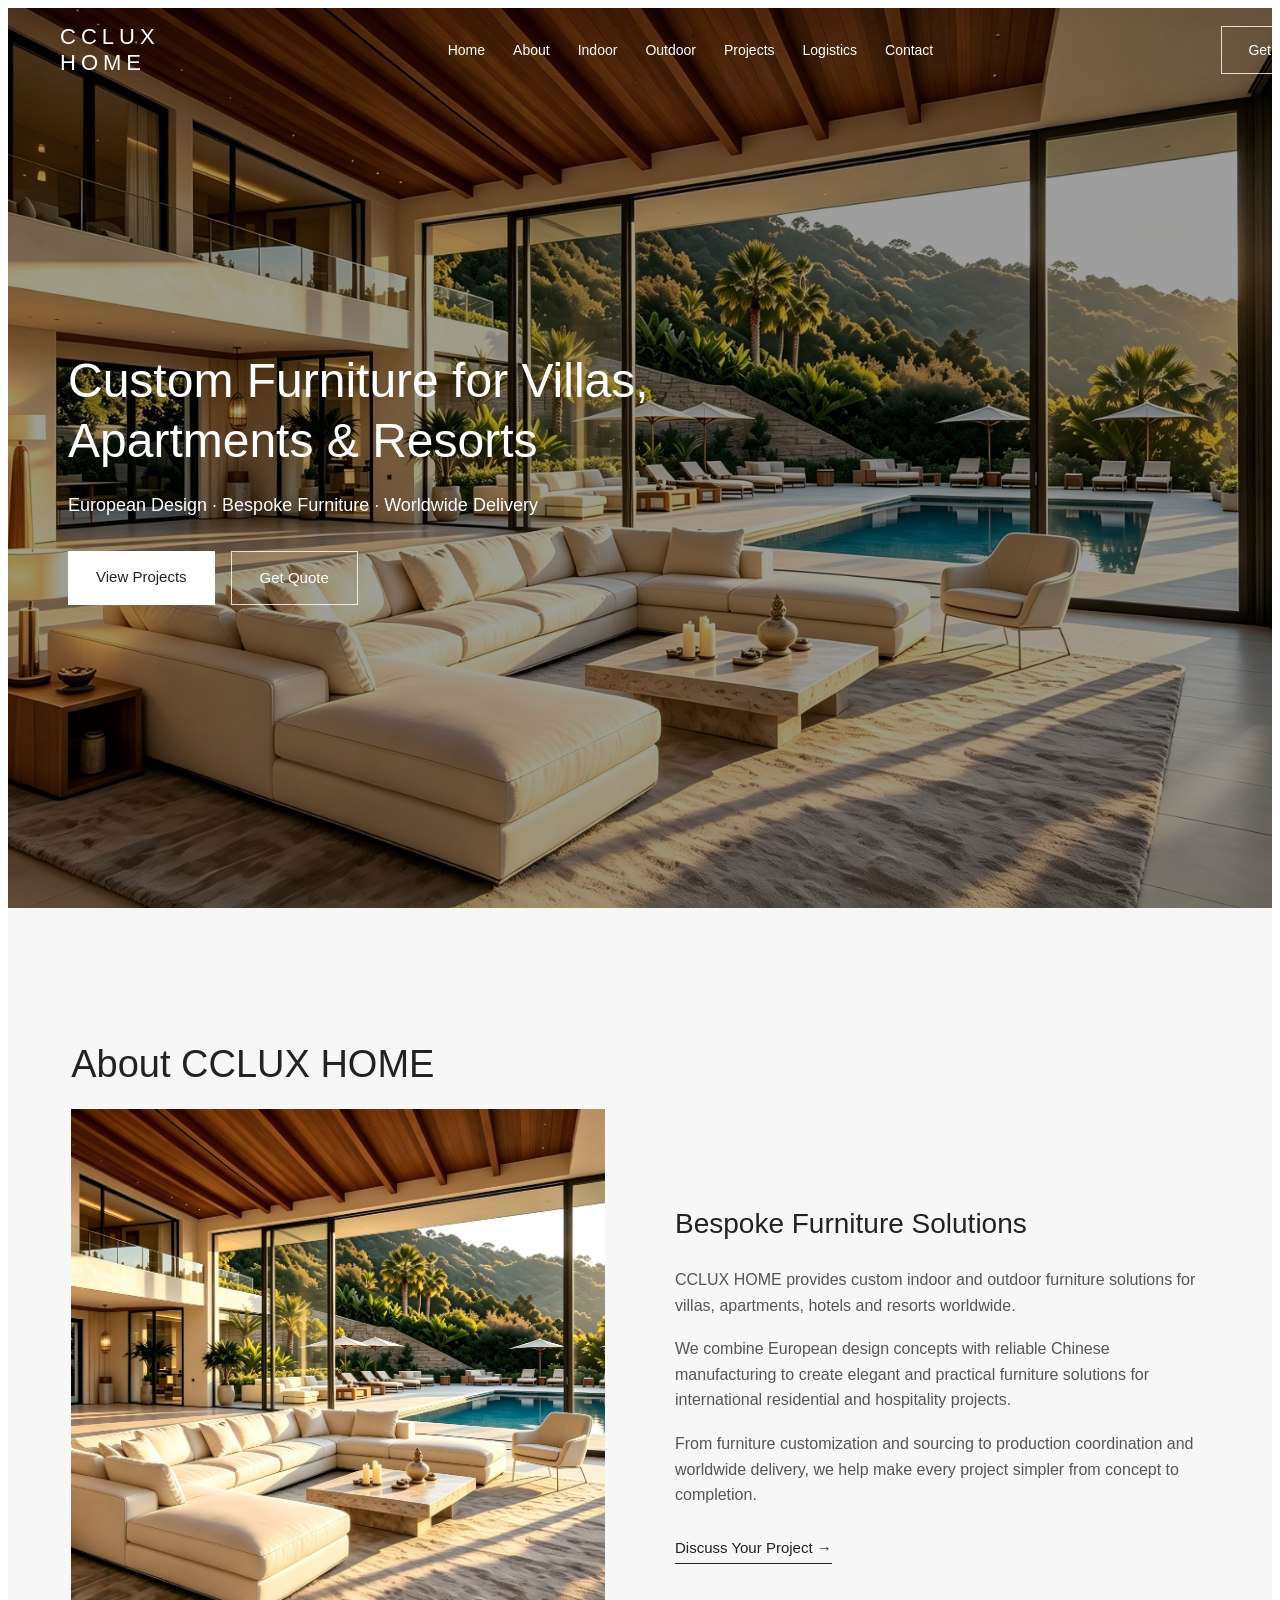
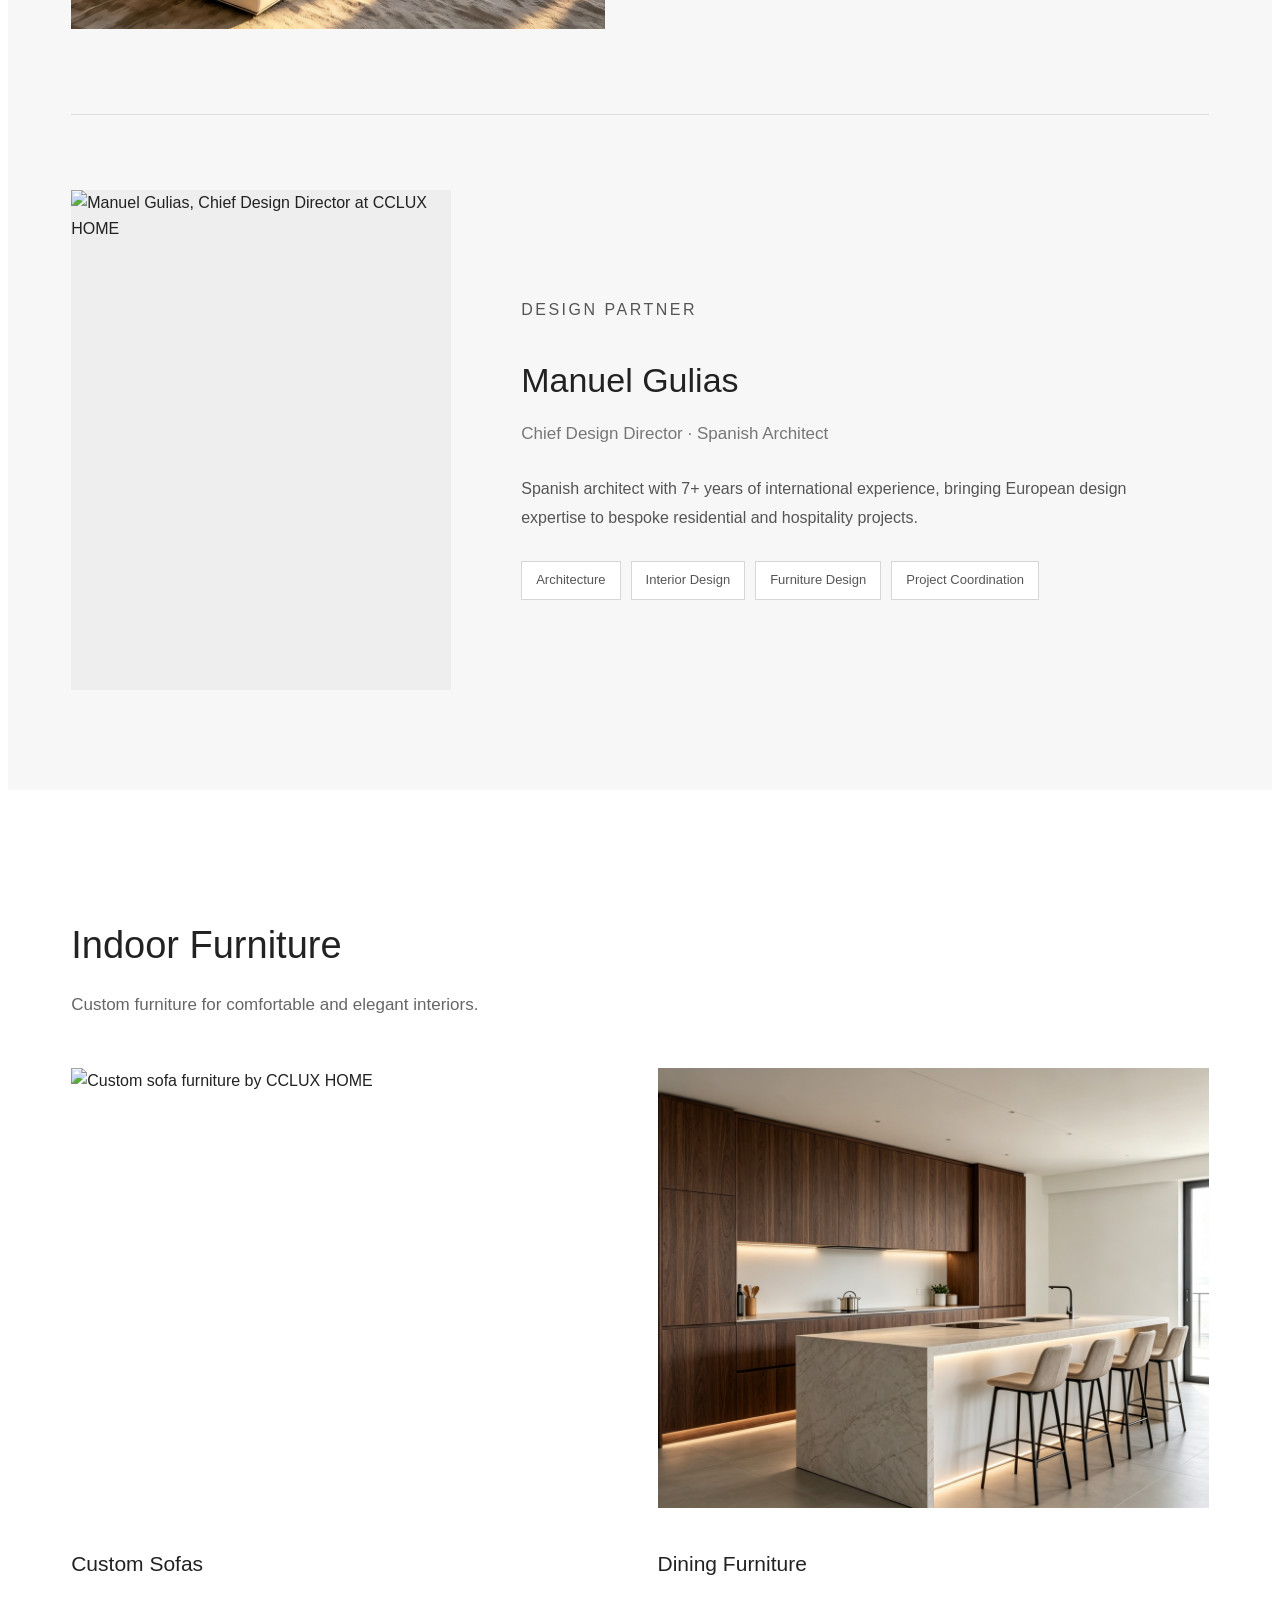
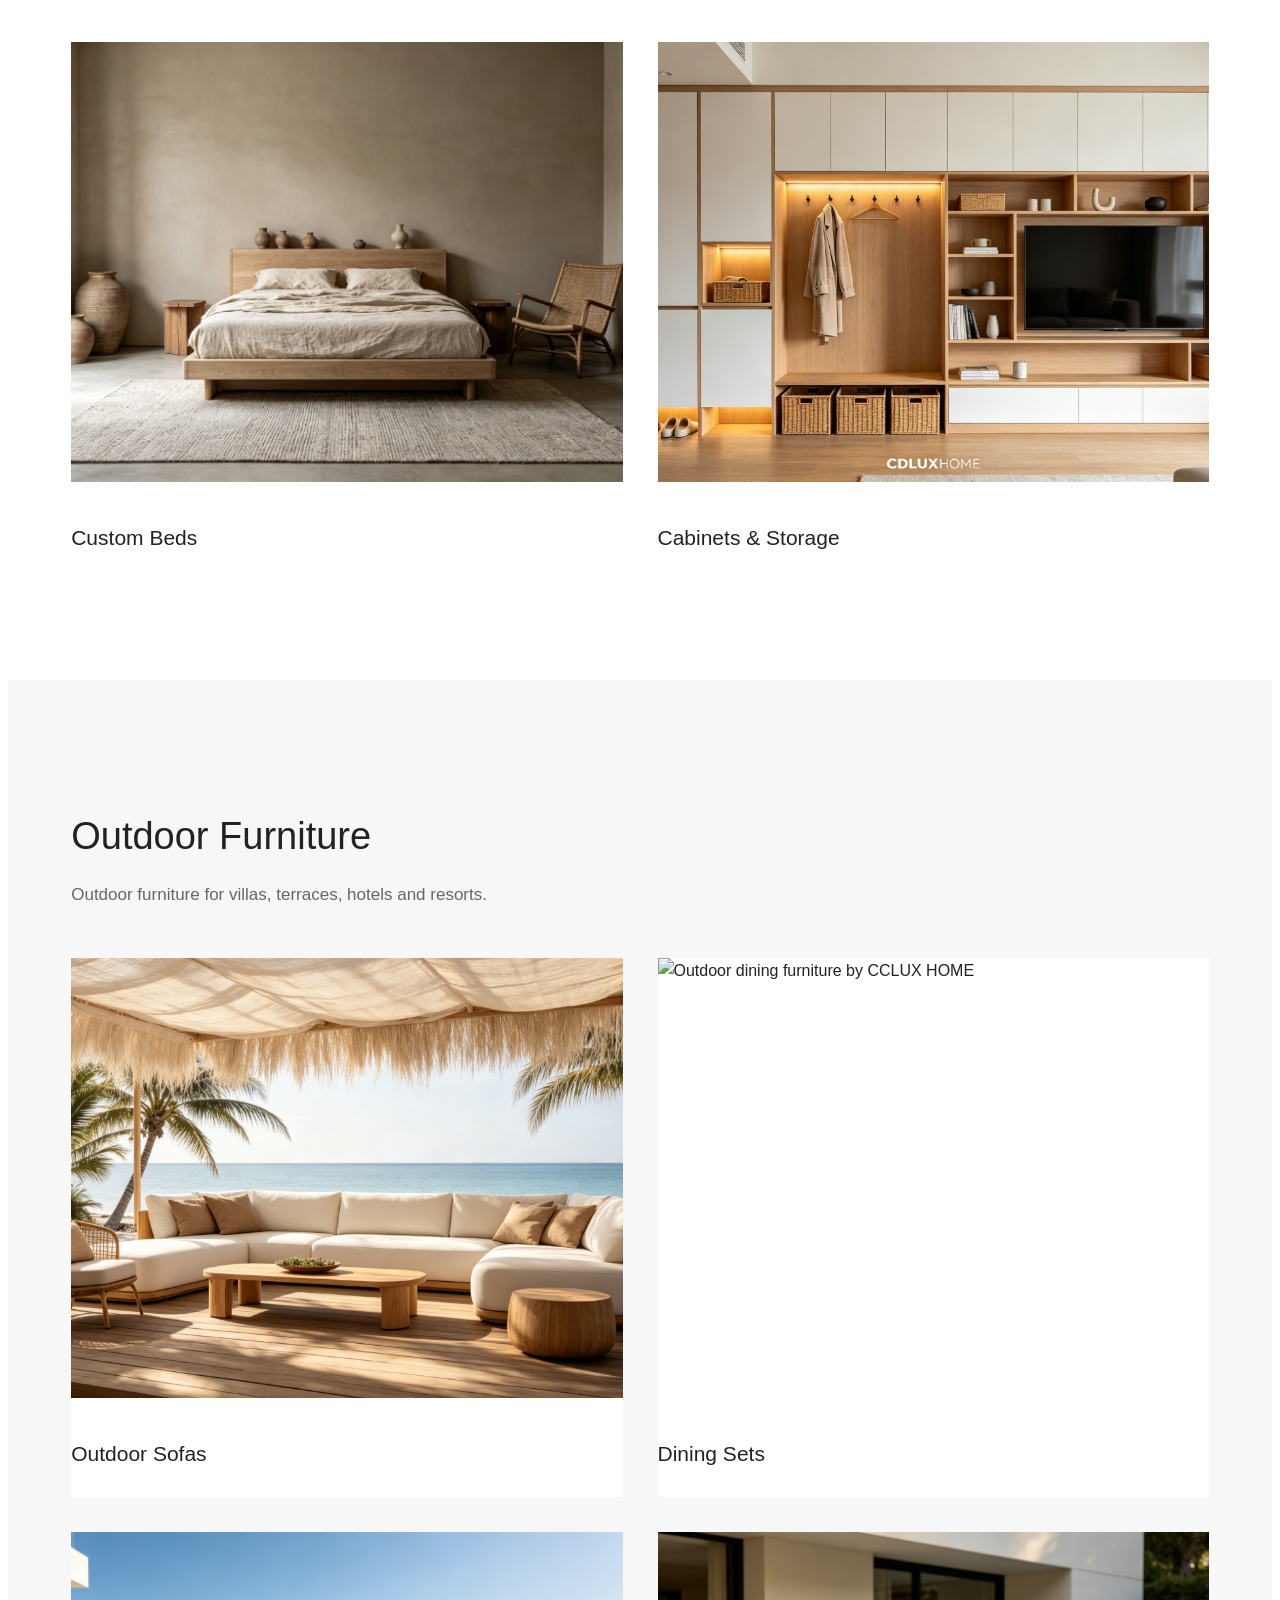
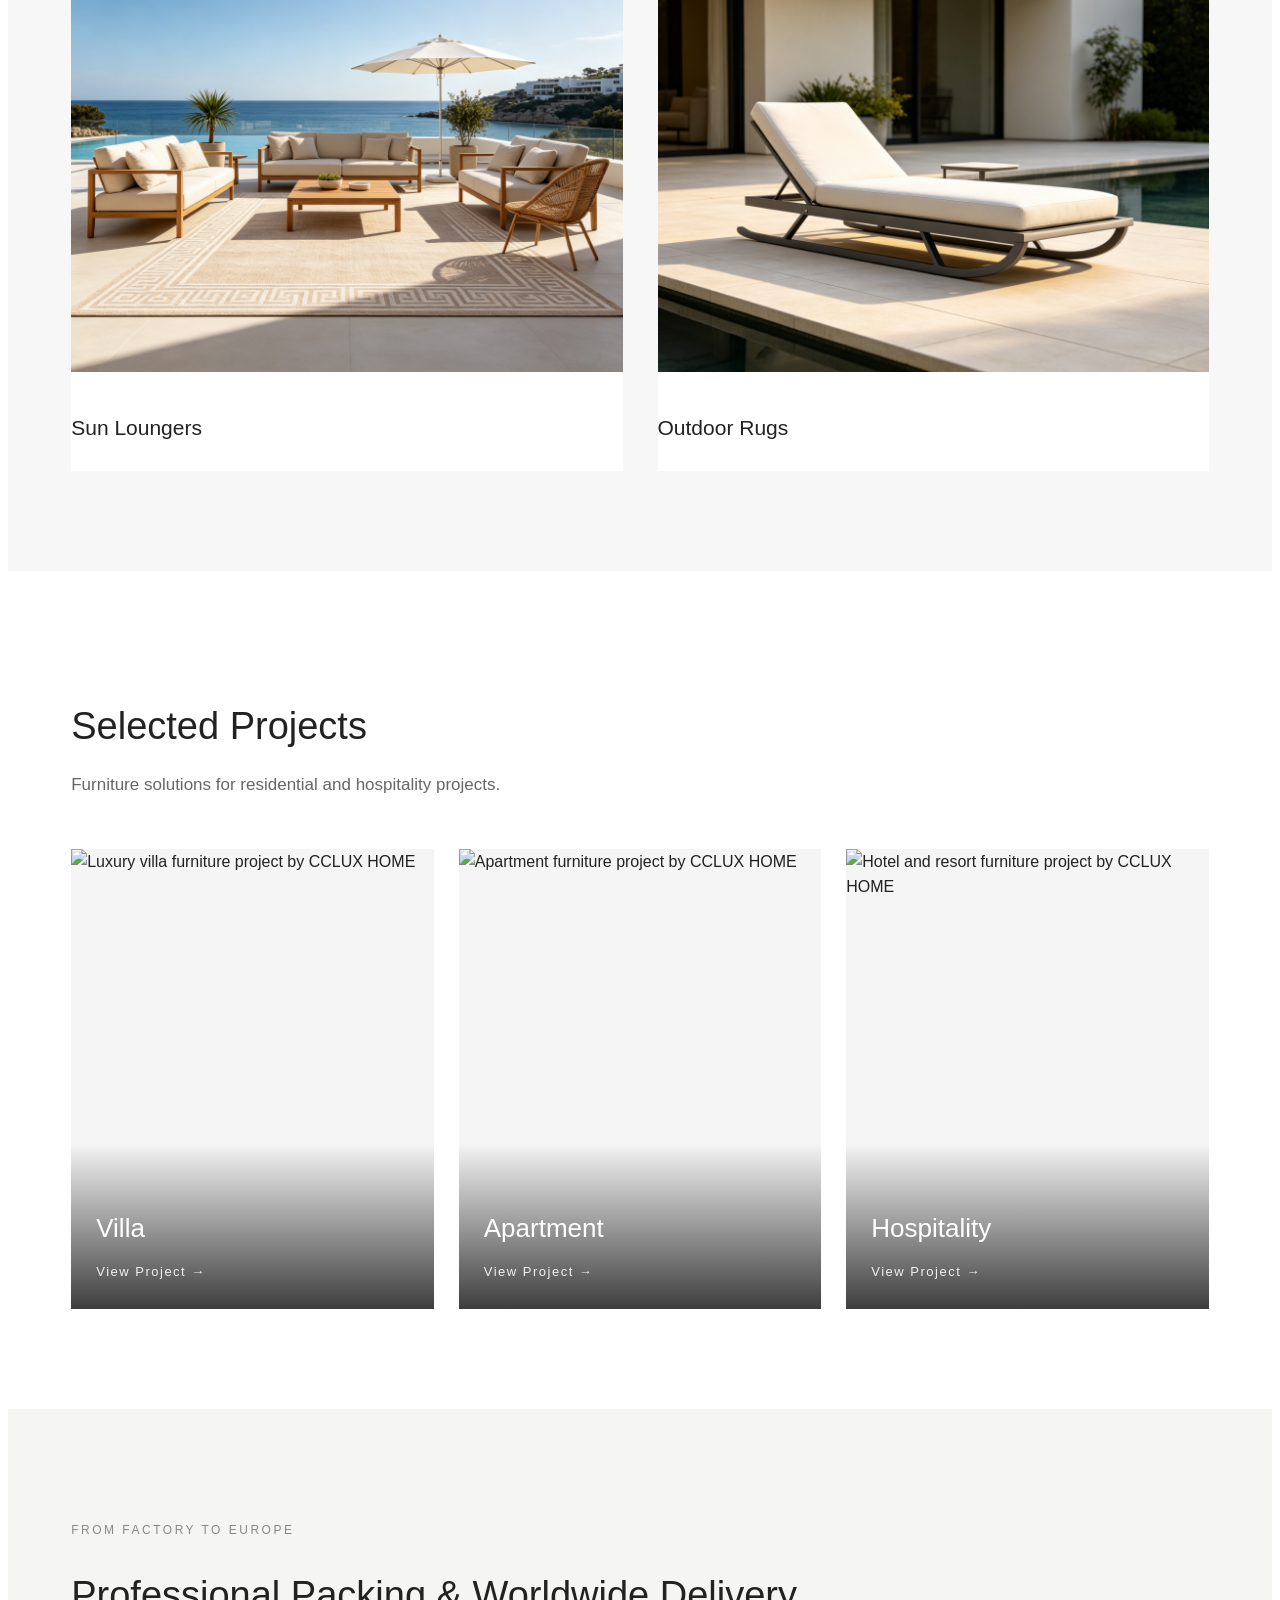
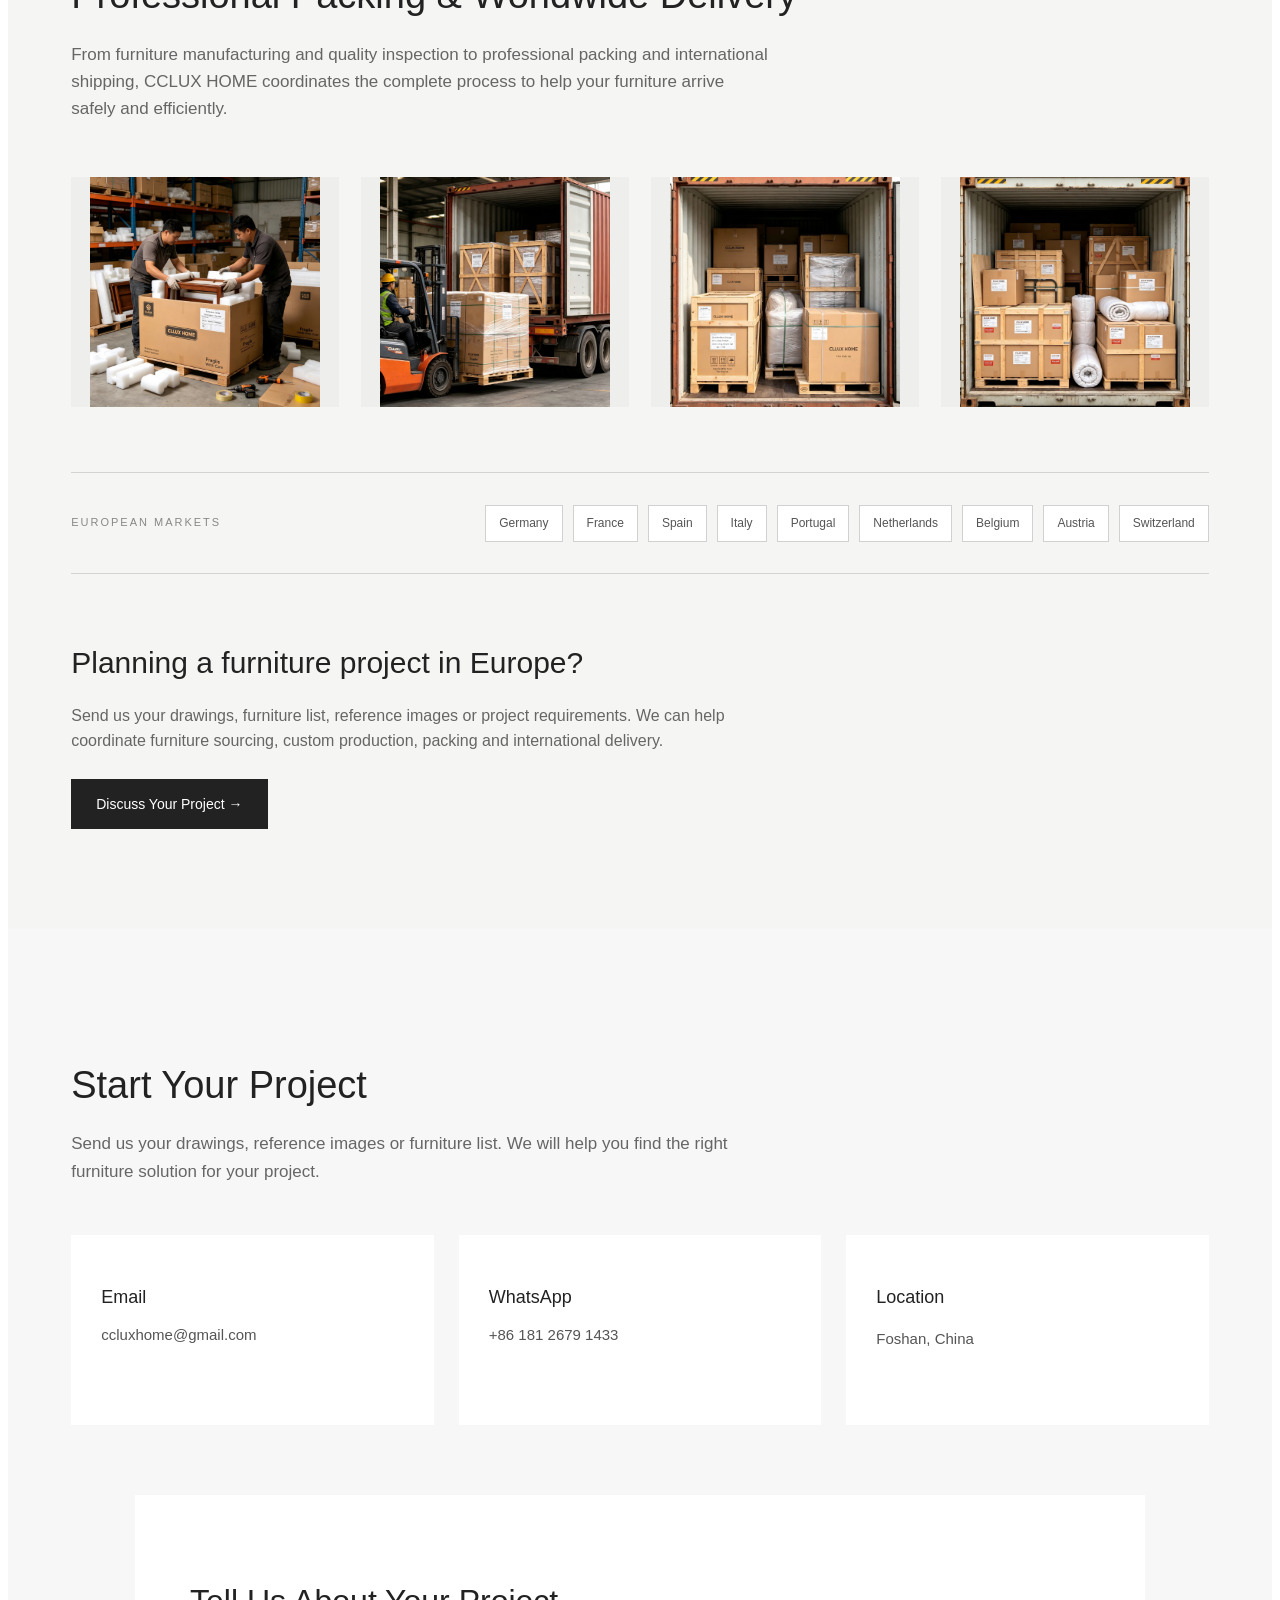
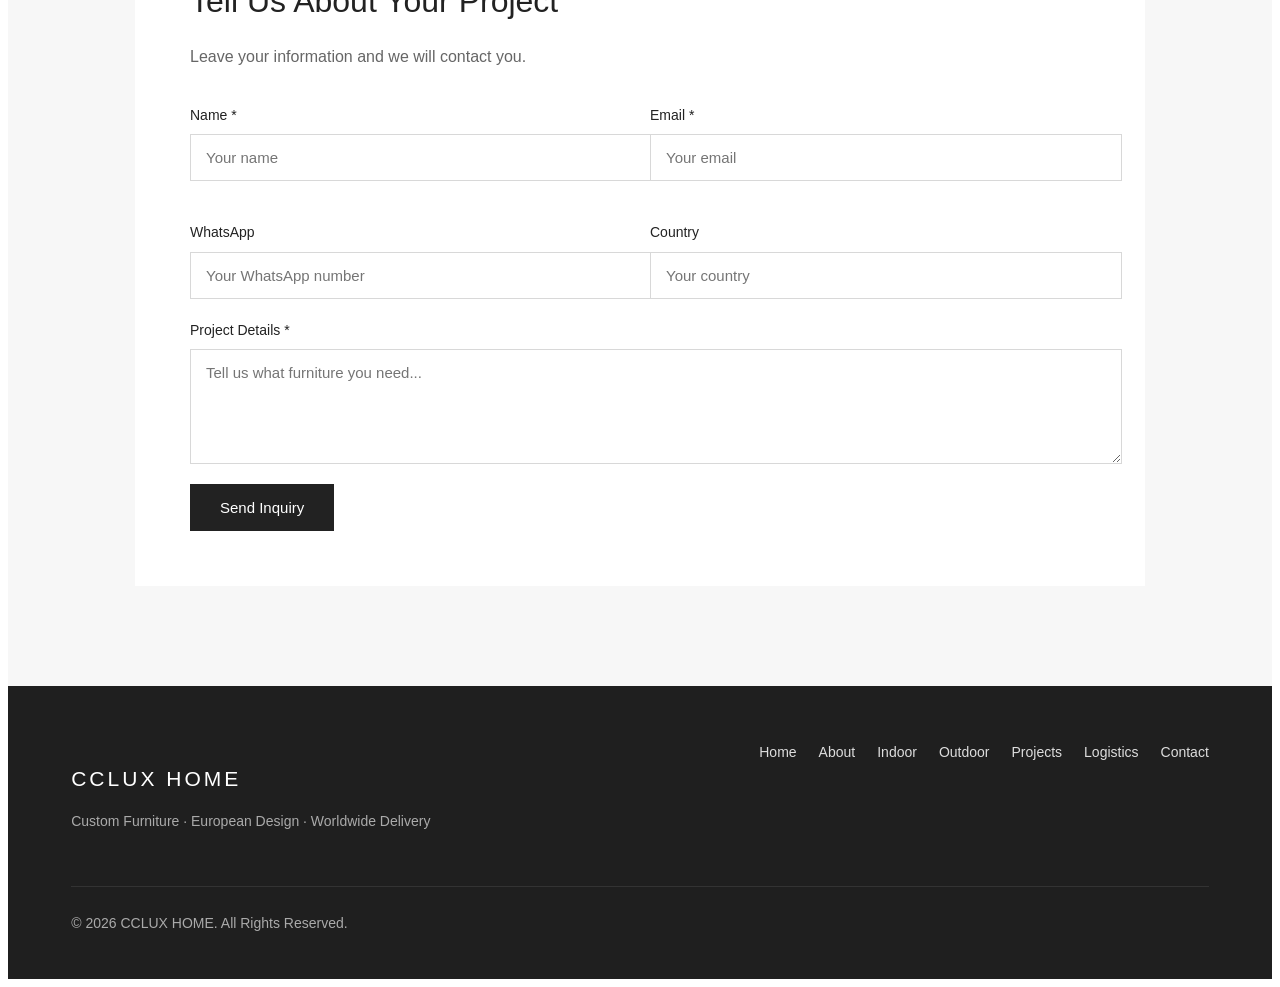
==== commit 895209e2: "Update fmt.Println message from 'Hello' to 'Goodbye'" ====
--- a/index.html
+++ b/index.html
@@ -7,1107 +7,44 @@
 
 <meta name="viewport" content="width=device-width, initial-scale=1.0">
 
-<title>CDLUX HOME | Custom Furniture & Whole Home Solutions</title>
+
+<!-- ==================================================
+SEO
+================================================== -->
+
+<title>
+Custom Furniture Supplier China | CCLUX HOME
+</title>
 
 <meta
-name="description"
-content="CDLUX HOME provides bespoke furniture, whole home solutions, professional packing and worldwide delivery for villas, apartments, resorts and hospitality projects."
+    name="description"
+    content="CCLUX HOME provides custom indoor and outdoor furniture for villas, apartments, hotels and resorts. European design support, bespoke furniture manufacturing, professional packing and worldwide delivery from China."
 >
 
 <meta
-name="keywords"
-content="custom furniture, bespoke furniture, luxury furniture, whole home furniture, villa furniture, apartment furniture, resort furniture, furniture sourcing, furniture factory, furniture export, European furniture"
+    name="keywords"
+    content="custom furniture supplier China, bespoke furniture manufacturer, luxury villa furniture, hotel furniture supplier, European furniture supplier, furniture export China, custom furniture Europe"
 >
 
-<meta name="author" content="CDLUX HOME">
-
-<style>
-
-/* =========================================================
-   RESET
-========================================================= */
-
-* {
-    margin: 0;
-    padding: 0;
-    box-sizing: border-box;
-}
-
-html {
-    scroll-behavior: smooth;
-}
-
-body {
-    font-family:
-        "Helvetica Neue",
-        Arial,
-        sans-serif;
-
-    color: #222;
-    background: #fff;
-    line-height: 1.6;
-}
-
-img {
-    width: 100%;
-    display: block;
-}
-
-a {
-    text-decoration: none;
-    color: inherit;
-}
-
-
-/* =========================================================
-   COMMON
-========================================================= */
-
-.container {
-    width: 90%;
-    max-width: 1400px;
-    margin: 0 auto;
-}
-
-.section {
-    padding: 100px 0;
-}
-
-.section-title {
-    text-align: center;
-    font-size: 38px;
-    font-weight: 400;
-    letter-spacing: 2px;
-    margin-bottom: 18px;
-}
-
-.section-subtitle {
-    max-width: 720px;
-    margin: 0 auto 60px;
-    text-align: center;
-    color: #777;
-    font-size: 15px;
-    line-height: 1.8;
-}
-
-
-/* =========================================================
-   HEADER
-========================================================= */
-
-.header {
-    position: absolute;
-    top: 0;
-    left: 0;
-
-    width: 100%;
-    height: 90px;
-
-    z-index: 100;
-
-    border-bottom: 1px solid rgba(255,255,255,.25);
-}
-
-.header-inner {
-    width: 90%;
-    max-width: 1400px;
-    height: 100%;
-    margin: 0 auto;
-
-    display: flex;
-    align-items: center;
-    justify-content: space-between;
-}
-
-.logo {
-    color: #fff;
-    font-size: 25px;
-    font-weight: 500;
-    letter-spacing: 5px;
-}
-
-.logo small {
-    display: block;
-
-    margin-top: -4px;
-
-    font-size: 8px;
-    letter-spacing: 1.5px;
-
-    white-space: nowrap;
-}
-
-.nav {
-    display: flex;
-    align-items: center;
-    gap: 30px;
-}
-
-.nav a {
-    color: #fff;
-    font-size: 13px;
-    letter-spacing: 1px;
-
-    transition: opacity .3s ease;
-}
-
-.nav a:hover {
-    opacity: .6;
-}
-
-
-/* =========================================================
-   HERO
-========================================================= */
-
-.hero {
-    position: relative;
-
-    min-height: 700px;
-    height: 100vh;
-
-    display: flex;
-    align-items: center;
-
-    background:
-        linear-gradient(
-            rgba(0,0,0,.32),
-            rgba(0,0,0,.38)
-        ),
-        url("images/hero.jpg");
-
-    background-size: cover;
-    background-position: center;
-}
-
-.hero-content {
-    width: 90%;
-    max-width: 1400px;
-
-    margin: 0 auto;
-
-    padding-top: 70px;
-
-    color: #fff;
-}
-
-.hero-label {
-    margin-bottom: 18px;
-
-    font-size: 12px;
-    letter-spacing: 4px;
-    text-transform: uppercase;
-}
-
-.hero h1 {
-    max-width: 780px;
-
-    margin-bottom: 20px;
-
-    font-size: 46px;
-    font-weight: 400;
-    line-height: 1.2;
-    letter-spacing: 1px;
-}
-
-.hero p {
-    max-width: 650px;
-
-    margin-bottom: 32px;
-
-    font-size: 16px;
-    line-height: 1.8;
-}
-
-.hero-button {
-    display: inline-block;
-
-    padding: 13px 30px;
-
-    border: 1px solid #fff;
-
-    color: #fff;
-
-    font-size: 12px;
-    letter-spacing: 1.5px;
-
-    transition: all .3s ease;
-}
-
-.hero-button:hover {
-    background: #fff;
-    color: #222;
-}
-
-
-/* =========================================================
-   ABOUT
-========================================================= */
-
-.about {
-    background: #f7f6f3;
-}
-
-.about-grid {
-    display: grid;
-
-    grid-template-columns: 1fr 1fr;
-
-    gap: 70px;
-
-    align-items: center;
-}
-
-.about-image img {
-    height: 560px;
-
-    object-fit: cover;
-}
-
-.about-content h2 {
-    margin-bottom: 25px;
-
-    font-size: 38px;
-    font-weight: 400;
-    letter-spacing: 1px;
-}
-
-.about-content p {
-    margin-bottom: 18px;
-
-    color: #666;
-
-    font-size: 15px;
-    line-height: 1.9;
-}
-
-.about-points {
-    margin-top: 30px;
-}
-
-.about-points div {
-    padding: 12px 0;
-
-    border-bottom: 1px solid #ddd;
-
-    font-size: 13px;
-    letter-spacing: .5px;
-}
-
-
-/* =========================================================
-   SERVICES
-========================================================= */
-
-.services-grid {
-    display: grid;
-
-    grid-template-columns: repeat(3, 1fr);
-
-    gap: 25px;
-}
-
-.service-card {
-    padding: 40px 30px;
-
-    background: #f5f4f1;
-
-    text-align: center;
-}
-
-.service-number {
-    margin-bottom: 18px;
-
-    color: #999;
-
-    font-size: 12px;
-    letter-spacing: 3px;
-}
-
-.service-card h3 {
-    margin-bottom: 14px;
-
-    font-size: 21px;
-    font-weight: 400;
-}
-
-.service-card p {
-    color: #777;
-
-    font-size: 14px;
-    line-height: 1.8;
-}
-
-
-/* =========================================================
-   INDOOR FURNITURE
-========================================================= */
-
-.products-grid {
-    display: grid;
-
-    grid-template-columns: repeat(3, 1fr);
-
-    gap: 25px;
-}
-
-.product-card {
-    overflow: hidden;
-}
-
-.product-image {
-    overflow: hidden;
-
-    background: #eee;
-}
-
-.product-image img {
-    height: 430px;
-
-    object-fit: cover;
-
-    transition: transform .5s ease;
-}
-
-.product-card:hover img {
-    transform: scale(1.03);
-}
-
-.product-info {
-    padding: 20px 5px 5px;
-}
-
-.product-info h3 {
-    margin-bottom: 4px;
-
-    font-size: 20px;
-    font-weight: 400;
-}
-
-.product-info p {
-    color: #888;
-
-    font-size: 13px;
-}
-
-
-/* =========================================================
-   OUTDOOR
-========================================================= */
-
-.outdoor {
-    background: #f7f6f3;
-}
-
-.outdoor-grid {
-    display: grid;
-
-    grid-template-columns: 1fr 1fr;
-
-    gap: 25px;
-}
-
-.outdoor-card {
-    position: relative;
-
-    overflow: hidden;
-}
-
-.outdoor-card img {
-    height: 560px;
-
-    object-fit: cover;
-
-    transition: transform .5s ease;
-}
-
-.outdoor-card:hover img {
-    transform: scale(1.03);
-}
-
-.outdoor-overlay {
-    position: absolute;
-
-    left: 0;
-    bottom: 0;
-
-    width: 100%;
-
-    padding: 80px 30px 28px;
-
-    color: #fff;
-
-    background:
-        linear-gradient(
-            transparent,
-            rgba(0,0,0,.75)
-        );
-}
-
-.outdoor-overlay h3 {
-    margin-bottom: 4px;
-
-    font-size: 25px;
-    font-weight: 400;
-}
-
-.outdoor-overlay p {
-    font-size: 13px;
-}
-
-
-/* =========================================================
-   FACTORY TO EUROPE
-========================================================= */
-
-.factory-section {
-    padding: 100px 0;
-
-    background: #fff;
-}
-
-.factory-text {
-    max-width: 800px;
-
-    margin: 0 auto 60px;
-
-    text-align: center;
-}
-
-.factory-text h2 {
-    margin-bottom: 15px;
-
-    font-size: 36px;
-    font-weight: 400;
-    letter-spacing: 1px;
-}
-
-.factory-text h3 {
-    margin-bottom: 20px;
-
-    font-size: 19px;
-    font-weight: 400;
-    letter-spacing: .5px;
-}
-
-.factory-text p {
-    color: #777;
-
-    font-size: 15px;
-    line-height: 1.9;
-}
-
-
-/*
-   FOUR IMAGES
-   ONE COLUMN
-*/
-
-.factory-images {
-    display: grid;
-
-    grid-template-columns: 1fr;
-
-    gap: 25px;
-}
-
-.factory-image {
-    width: 100%;
-    overflow: hidden;
-}
-
-.factory-image img {
-    width: 100%;
-    height: auto;
-
-    object-fit: cover;
-
-    transition: transform .5s ease;
-}
-
-.factory-image:hover img {
-    transform: scale(1.02);
-}
-
-
-/* =========================================================
-   PROJECTS
-========================================================= */
-
-.projects-grid {
-    display: grid;
-
-    grid-template-columns: repeat(3, 1fr);
-
-    gap: 25px;
-}
-
-.project-card {
-    position: relative;
-
-    overflow: hidden;
-}
-
-.project-card img {
-    height: 450px;
-
-    object-fit: cover;
-
-    transition: transform .5s ease;
-}
-
-.project-card:hover img {
-    transform: scale(1.04);
-}
-
-.project-overlay {
-    position: absolute;
-
-    left: 0;
-    bottom: 0;
-
-    width: 100%;
-
-    padding: 75px 25px 25px;
-
-    color: #fff;
-
-    background:
-        linear-gradient(
-            transparent,
-            rgba(0,0,0,.78)
-        );
-}
-
-.project-overlay h3 {
-    margin-bottom: 3px;
-
-    font-size: 22px;
-    font-weight: 400;
-}
-
-.project-overlay p {
-    font-size: 13px;
-}
-
-
-/* =========================================================
-   PROCESS
-========================================================= */
-
-.process {
-    background: #f7f6f3;
-}
-
-.process-grid {
-    display: grid;
-
-    grid-template-columns: repeat(4, 1fr);
-
-    gap: 30px;
-}
-
-.process-item {
-    text-align: center;
-}
-
-.process-number {
-    width: 45px;
-    height: 45px;
-
-    margin: 0 auto 20px;
-
-    border: 1px solid #bbb;
-    border-radius: 50%;
-
-    display: flex;
-    align-items: center;
-    justify-content: center;
-
-    font-size: 12px;
-}
-
-.process-item h3 {
-    margin-bottom: 10px;
-
-    font-size: 18px;
-    font-weight: 400;
-}
-
-.process-item p {
-    color: #777;
-
-    font-size: 13px;
-    line-height: 1.7;
-}
-
-
-/* =========================================================
-   CTA
-========================================================= */
-
-.cta {
-    position: relative;
-
-    min-height: 500px;
-
-    display: flex;
-    align-items: center;
-    justify-content: center;
-
-    text-align: center;
-
-    color: #fff;
-
-    background:
-        linear-gradient(
-            rgba(0,0,0,.42),
-            rgba(0,0,0,.52)
-        ),
-        url("images/contact.jpg");
-
-    background-size: cover;
-    background-position: center;
-}
-
-.cta-content {
-    width: 90%;
-    max-width: 800px;
-}
-
-.cta h2 {
-    margin-bottom: 18px;
-
-    font-size: 40px;
-    font-weight: 400;
-}
-
-.cta p {
-    margin-bottom: 30px;
-
-    font-size: 15px;
-    line-height: 1.8;
-}
-
-.cta-button {
-    display: inline-block;
-
-    padding: 14px 34px;
-
-    background: #fff;
-    color: #222;
-
-    font-size: 12px;
-    letter-spacing: 1.5px;
-
-    transition: all .3s ease;
-}
-
-.cta-button:hover {
-    background: #222;
-    color: #fff;
-}
-
-
-/* =========================================================
-   CONTACT
-========================================================= */
-
-.contact-grid {
-    display: grid;
-
-    grid-template-columns: 1fr 1fr;
-
-    gap: 80px;
-}
-
-.contact-info h2 {
-    margin-bottom: 22px;
-
-    font-size: 36px;
-    font-weight: 400;
-}
-
-.contact-info > p {
-    margin-bottom: 25px;
-
-    color: #777;
-
-    font-size: 15px;
-    line-height: 1.8;
-}
-
-.contact-item {
-    padding: 14px 0;
-
-    border-bottom: 1px solid #ddd;
-
-    font-size: 13px;
-}
-
-.contact-item strong {
-    display: block;
-
-    margin-bottom: 3px;
-
-    font-weight: 400;
-}
-
-.contact-item span {
-    color: #777;
-}
-
-.contact-form {
-    display: flex;
-
-    flex-direction: column;
-
-    gap: 15px;
-}
-
-.contact-form input,
-.contact-form textarea {
-    width: 100%;
-
-    padding: 15px;
-
-    border: 1px solid #ddd;
-
-    outline: none;
-
-    font-family: inherit;
-    font-size: 14px;
-}
-
-.contact-form textarea {
-    min-height: 150px;
-
-    resize: vertical;
-}
-
-.contact-form button {
-    padding: 15px;
-
-    border: none;
-
-    background: #222;
-    color: #fff;
-
-    cursor: pointer;
-
-    font-family: inherit;
-    font-size: 12px;
-    letter-spacing: 1.5px;
-}
-
-
-/* =========================================================
-   FOOTER
-========================================================= */
-
-.footer {
-    padding: 55px 0 25px;
-
-    background: #1d1d1d;
-
-    color: #fff;
-}
-
-.footer-grid {
-    display: grid;
-
-    grid-template-columns: 1.5fr 1fr 1fr;
-
-    gap: 50px;
-
-    margin-bottom: 45px;
-}
-
-.footer-logo {
-    margin-bottom: 15px;
-
-    font-size: 25px;
-    letter-spacing: 5px;
-}
-
-.footer p {
-    max-width: 420px;
-
-    color: #aaa;
-
-    font-size: 13px;
-    line-height: 1.8;
-}
-
-.footer h3 {
-    margin-bottom: 15px;
-
-    font-size: 13px;
-    font-weight: 400;
-    letter-spacing: 1px;
-}
-
-.footer a {
-    display: block;
-
-    margin-bottom: 8px;
-
-    color: #aaa;
-
-    font-size: 13px;
-
-    transition: color .3s ease;
-}
-
-.footer a:hover {
-    color: #fff;
-}
-
-.footer-bottom {
-    padding-top: 20px;
-
-    border-top: 1px solid #333;
-
-    color: #777;
-
-    text-align: center;
-
-    font-size: 11px;
-}
-
-
-/* =========================================================
-   TABLET
-========================================================= */
-
-@media (max-width: 900px) {
-
-    .header-inner {
-        width: 92%;
-    }
-
-    .nav {
-        gap: 17px;
-    }
-
-    .nav a {
-        font-size: 11px;
-    }
-
-    .hero h1 {
-        font-size: 38px;
-    }
-
-    .about-grid,
-    .contact-grid {
-        grid-template-columns: 1fr;
-
-        gap: 45px;
-    }
-
-    .services-grid,
-    .products-grid,
-    .projects-grid {
-        grid-template-columns: repeat(2, 1fr);
-    }
-
-    .process-grid {
-        grid-template-columns: repeat(2, 1fr);
-
-        gap: 45px 25px;
-    }
-
-    .footer-grid {
-        grid-template-columns: 1fr 1fr;
-    }
-
-}
-
-
-/* =========================================================
-   MOBILE
-========================================================= */
-
-@media (max-width: 600px) {
-
-    .section {
-        padding: 65px 0;
-    }
-
-    .section-title {
-        font-size: 29px;
-    }
-
-    .section-subtitle {
-        margin-bottom: 40px;
-
-        font-size: 14px;
-    }
-
-
-    /* HEADER */
-
-    .header {
-        height: auto;
-        padding: 16px 0;
-    }
-
-    .header-inner {
-        flex-direction: column;
-
-        gap: 12px;
-    }
-
-    .logo {
-        font-size: 21px;
-    }
-
-    .logo small {
-        font-size: 7px;
-    }
-
-    .nav {
-        width: 100%;
-
-        justify-content: center;
-
-        flex-wrap: wrap;
-
-        gap: 8px 13px;
-    }
-
-    .nav a {
-        font-size: 10px;
-        letter-spacing: .5px;
-    }
-
-
-    /* HERO */
-
-    .hero {
-        min-height: 620px;
-        height: auto;
-
-        padding: 150px 0 80px;
-    }
-
-    .hero-content {
-        padding-top: 0;
-    }
-
-    .hero-label {
-        font-size: 9px;
-        letter-spacing: 2px;
-    }
-
-    .hero h1 {
-        font-size: 30px;
-
-        line-height: 1.3;
-    }
-
-    .hero p {
-        font-size: 14px;
-
-        line-height: 1.7;
-    }
-
-
-    /* ABOUT */
-
-    .about-image img {
-        height: 350px;
-    }
-
-    .about-content h2 {
-        font-size: 30px;
-    }
-
-
-    /* SERVICES */
-
-    .services-grid,
-    .products-grid,
-    .projects-grid,
-    .process-grid,
-    .footer-grid {
-        grid-template-columns: 1fr;
-    }
-
-
-    /* INDOOR */
-
-    .product-image img {
-        height: 360px;
-    }
-
-
-    /* OUTDOOR */
-
-    .outdoor-grid {
-        grid-template-columns: 1fr;
-    }
-
-    .outdoor-card img {
-        height: 450px;
-    }
-
-
-    /* FACTORY */
-
-    .factory-text h2 {
-        font-size: 30px;
-    }
-
-    .factory-text h3 {
-        font-size: 17px;
-    }
-
-    .factory-text p {
-        font-size: 14px;
-    }
-
-    .factory-images {
-        gap: 18px;
-    }
-
-
-    /* PROJECTS */
-
-    .project-card img {
-        height: 400px;
-    }
-
-
-    /* CTA */
-
-    .cta {
-        min-height: 450px;
-    }
-
-    .cta h2 {
-        font-size: 30px;
-    }
-
-
-    /* CONTACT */
-
-    .contact-info h2 {
-        font-size: 30px;
-    }
-
-}
-
-
-/* =========================================================
-   IMAGE BACKGROUND
-========================================================= */
-
-img {
-    background: #eee;
-}
-
-</style>
+<meta
+    name="robots"
+    content="index, follow"
+>
+
+<link
+    rel="canonical"
+    href="https://ccluxfurnishings.github.io/"
+>
+
+
+<!-- ==================================================
+CSS
+================================================== -->
+
+<link
+    rel="stylesheet"
+    href="css/style.css"
+>
 
 </head>
 
@@ -1115,83 +52,249 @@
 <body>
 
 
-<!-- =======================================================
-     HEADER
-======================================================= -->
+<!-- ==================================================
+HEADER
+================================================== -->
 
 <header class="header">
 
-    <div class="header-inner">
-
-        <a href="#home" class="logo">
-
-            CDLUX
-
-            <small>
-                CUSTOM FURNITURE · INTERIORS · WHOLE HOME
-            </small>
-
+    <a
+        href="#home"
+        class="logo"
+    >
+        CCLUX<br>HOME
+    </a>
+
+
+    <nav class="nav">
+
+        <a href="#home">
+            Home
         </a>
 
-
-        <nav class="nav">
-
-            <a href="#home">
-                Home
+        <a href="#about">
+            About
+        </a>
+
+        <a href="#indoor">
+            Indoor
+        </a>
+
+        <a href="#outdoor">
+            Outdoor
+        </a>
+
+        <a href="#projects">
+            Projects
+        </a>
+
+        <a href="#logistics">
+            Logistics
+        </a>
+
+        <a href="#contact">
+            Contact
+        </a>
+
+    </nav>
+
+
+    <a
+        href="#contact"
+        class="header-btn"
+    >
+        Get Quote
+    </a>
+
+</header>
+
+
+
+<!-- ==================================================
+HOME / HERO
+================================================== -->
+
+<section
+    class="hero"
+    id="home"
+>
+
+    <div class="hero-content">
+
+        <h1>
+            Custom Furniture for Villas, Apartments & Resorts
+        </h1>
+
+
+        <p>
+            European Design · Bespoke Furniture · Worldwide Delivery
+        </p>
+
+
+        <div class="buttons">
+
+            <a
+                href="#projects"
+                class="btn-primary"
+            >
+                View Projects
             </a>
 
-            <a href="#about">
-                About Us
+
+            <a
+                href="#contact"
+                class="btn-secondary"
+            >
+                Get Quote
             </a>
 
-            <a href="#indoor">
-                Indoor
-            </a>
-
-            <a href="#outdoor">
-                Outdoor
-            </a>
-
-            <a href="#projects">
-                Projects
-            </a>
-
-            <a href="#contact">
-                Contact
-            </a>
-
-        </nav>
+        </div>
 
     </div>
 
-</header>
-
-
-
-<!-- =======================================================
-     HERO
-======================================================= -->
-
-<section class="hero" id="home">
-
-    <div class="hero-content">
-
-        <div class="hero-label">
-            Bespoke Furniture Solutions
-        </div>
-
-        <h1>
-            Bespoke Furniture for Villas, Apartments & Resorts
-        </h1>
-
-        <p>
-            Tailored indoor and outdoor furniture, crafted to bring
-            comfort, elegance and lasting value to every space.
-        </p>
-
-        <a href="#contact" class="hero-button">
-            DISCUSS YOUR PROJECT
-        </a>
+</section>
+
+
+
+<!-- ==================================================
+ABOUT
+================================================== -->
+
+<section
+    class="about"
+    id="about"
+>
+
+    <div class="container">
+
+
+        <h2 class="section-title">
+            About CCLUX HOME
+        </h2>
+
+
+        <div class="about-grid">
+
+
+            <!-- ABOUT IMAGE -->
+
+            <div class="about-image">
+
+                <img
+                    src="assets/images/hero/hero-villa-interior.png"
+                    alt="CCLUX HOME custom furniture and villa project"
+                >
+
+            </div>
+
+
+            <!-- ABOUT TEXT -->
+
+            <div class="about-content">
+
+                <h3>
+                    Bespoke Furniture Solutions
+                </h3>
+
+
+                <p>
+                    CCLUX HOME provides custom indoor and outdoor furniture
+                    solutions for villas, apartments, hotels and resorts worldwide.
+                </p>
+
+
+                <p>
+                    We combine European design concepts with reliable Chinese
+                    manufacturing to create elegant and practical furniture solutions
+                    for international residential and hospitality projects.
+                </p>
+
+
+                <p>
+                    From furniture customization and sourcing to production
+                    coordination and worldwide delivery, we help make every
+                    project simpler from concept to completion.
+                </p>
+
+
+                <a
+                    href="#contact"
+                    class="text-link"
+                >
+                    Discuss Your Project →
+                </a>
+
+            </div>
+
+        </div>
+
+
+
+        <!-- ==================================================
+        DESIGN PARTNER
+        ================================================== -->
+
+        <div class="designer-section">
+
+
+            <div class="designer-image">
+
+                <img
+                    src="assets/images/hero/manuel-gulias.png"
+                    alt="Manuel Gulias, Chief Design Director at CCLUX HOME"
+                >
+
+            </div>
+
+
+            <div class="designer-content">
+
+
+                <p class="designer-label">
+                    DESIGN PARTNER
+                </p>
+
+
+                <h3>
+                    Manuel Gulias
+                </h3>
+
+
+                <p class="designer-role">
+                    Chief Design Director · Spanish Architect
+                </p>
+
+
+                <p>
+                    Spanish architect with 7+ years of international experience,
+                    bringing European design expertise to bespoke residential
+                    and hospitality projects.
+                </p>
+
+
+                <div class="designer-details">
+
+                    <span>
+                        Architecture
+                    </span>
+
+                    <span>
+                        Interior Design
+                    </span>
+
+                    <span>
+                        Furniture Design
+                    </span>
+
+                    <span>
+                        Project Coordination
+                    </span>
+
+                </div>
+
+            </div>
+
+        </div>
 
     </div>
 
@@ -1199,200 +302,40 @@
 
 
 
-<!-- =======================================================
-     ABOUT
-======================================================= -->
-
-<section class="section about" id="about">
+<!-- ==================================================
+INDOOR FURNITURE
+================================================== -->
+
+<section
+    class="products"
+    id="indoor"
+>
 
     <div class="container">
 
-        <div class="about-grid">
-
-
-            <div class="about-image">
-
-                <img
-                    src="images/about.jpg"
-                    alt="CDLUX HOME bespoke furniture"
-                >
-
-            </div>
-
-
-            <div class="about-content">
-
-                <h2>
-                    Designed Around Your Space
-                </h2>
-
-                <p>
-                    CDLUX HOME specializes in bespoke furniture
-                    solutions for luxury residential and hospitality
-                    projects worldwide.
-                </p>
-
-                <p>
-                    Working with experienced European designers and
-                    architects, we develop customized furniture concepts
-                    that combine refined aesthetics, functional design
-                    and exceptional craftsmanship.
-                </p>
-
-                <p>
-                    With project experience across Spain, Italy,
-                    Germany, Dubai, the Philippines and other
-                    international markets, we deliver elegant furniture
-                    solutions tailored to each unique space.
-                </p>
-
-
-                <div class="about-points">
-
-                    <div>
-                        Bespoke Furniture Design
-                    </div>
-
-                    <div>
-                        Indoor & Outdoor Furniture
-                    </div>
-
-                    <div>
-                        Whole Home Solutions
-                    </div>
-
-                    <div>
-                        Global Sourcing & Delivery
-                    </div>
-
-                </div>
-
-            </div>
-
-        </div>
-
-    </div>
-
-</section>
-
-
-
-<!-- =======================================================
-     SERVICES
-======================================================= -->
-
-<section class="section">
-
-    <div class="container">
-
-        <h2 class="section-title">
-            What We Do
-        </h2>
-
-        <p class="section-subtitle">
-            From individual furniture pieces to complete interior
-            solutions, we support projects from concept to delivery.
-        </p>
-
-
-        <div class="services-grid">
-
-
-            <div class="service-card">
-
-                <div class="service-number">
-                    01
-                </div>
-
-                <h3>
-                    Custom Furniture
-                </h3>
-
-                <p>
-                    Furniture designed and manufactured according
-                    to your space, dimensions, materials and
-                    aesthetic requirements.
-                </p>
-
-            </div>
-
-
-            <div class="service-card">
-
-                <div class="service-number">
-                    02
-                </div>
-
-                <h3>
-                    Whole Home Solutions
-                </h3>
-
-                <p>
-                    A coordinated furniture solution for villas,
-                    apartments, residences and hospitality projects.
-                </p>
-
-            </div>
-
-
-            <div class="service-card">
-
-                <div class="service-number">
-                    03
-                </div>
-
-                <h3>
-                    Project Support
-                </h3>
-
-                <p>
-                    Professional sourcing, production coordination
-                    and international delivery support for
-                    overseas clients.
-                </p>
-
-            </div>
-
-
-        </div>
-
-    </div>
-
-</section>
-
-
-
-<!-- =======================================================
-     INDOOR FURNITURE
-======================================================= -->
-
-<section class="section" id="indoor">
-
-    <div class="container">
 
         <h2 class="section-title">
             Indoor Furniture
         </h2>
 
-        <p class="section-subtitle">
-            Elegant furniture pieces created for refined residential
-            and hospitality interiors.
+
+        <p class="section-text">
+            Custom furniture for comfortable and elegant interiors.
         </p>
 
 
-        <div class="products-grid">
-
+        <div class="product-grid">
+
+
+            <!-- SOFA -->
 
             <div class="product-card">
 
-                <div class="product-image">
-
-                    <img
-                        src="images/indoor-sofa.jpg"
-                        alt="Custom luxury sofa"
-                    >
-
-                </div>
+                <img
+                    src="assets/images/hero/Indoor/sofa.png"
+                    alt="Custom sofa furniture by CCLUX HOME"
+                >
+
 
                 <div class="product-info">
 
@@ -1400,25 +343,21 @@
                         Custom Sofas
                     </h3>
 
-                    <p>
-                        Tailored dimensions, fabrics and finishes.
-                    </p>
-
-                </div>
-
-            </div>
-
+                </div>
+
+            </div>
+
+
+
+            <!-- DINING -->
 
             <div class="product-card">
 
-                <div class="product-image">
-
-                    <img
-                        src="images/indoor-dining.jpg"
-                        alt="Custom dining furniture"
-                    >
-
-                </div>
+                <img
+                    src="assets/images/hero/Indoor/dining3.png"
+                    alt="Custom dining furniture by CCLUX HOME"
+                >
+
 
                 <div class="product-info">
 
@@ -1426,35 +365,49 @@
                         Dining Furniture
                     </h3>
 
-                    <p>
-                        Tables and chairs designed around your interior.
-                    </p>
-
-                </div>
-
-            </div>
-
+                </div>
+
+            </div>
+
+
+
+            <!-- BED -->
 
             <div class="product-card">
 
-                <div class="product-image">
-
-                    <img
-                        src="images/indoor-carpet.jpg"
-                        alt="Luxury interior carpet"
-                    >
-
-                </div>
+                <img
+                    src="assets/images/hero/Indoor/indoorbed4.png"
+                    alt="Custom bedroom furniture by CCLUX HOME"
+                >
+
 
                 <div class="product-info">
 
                     <h3>
-                        Carpets & Accessories
+                        Custom Beds
                     </h3>
 
-                    <p>
-                        Finishing details that complete the space.
-                    </p>
+                </div>
+
+            </div>
+
+
+
+            <!-- CABINET -->
+
+            <div class="product-card">
+
+                <img
+                    src="assets/images/hero/Indoor/lockers.png"
+                    alt="Custom cabinets and storage furniture by CCLUX HOME"
+                >
+
+
+                <div class="product-info">
+
+                    <h3>
+                        Cabinets & Storage
+                    </h3>
 
                 </div>
 
@@ -1469,67 +422,112 @@
 
 
 
-<!-- =======================================================
-     OUTDOOR FURNITURE
-======================================================= -->
-
-<section class="section outdoor" id="outdoor">
+<!-- ==================================================
+OUTDOOR FURNITURE
+================================================== -->
+
+<section
+    class="products outdoor"
+    id="outdoor"
+>
 
     <div class="container">
+
 
         <h2 class="section-title">
             Outdoor Furniture
         </h2>
 
-        <p class="section-subtitle">
-            Designed for terraces, gardens, pool areas, resorts
-            and coastal living environments.
+
+        <p class="section-text">
+            Outdoor furniture for villas, terraces, hotels and resorts.
         </p>
 
 
-        <div class="outdoor-grid">
-
-
-            <div class="outdoor-card">
-
-                <img
-                    src="images/outdoor-lounge.jpg"
-                    alt="Luxury outdoor lounge furniture"
-                >
-
-                <div class="outdoor-overlay">
+        <div class="product-grid">
+
+
+            <!-- OUTDOOR SOFA -->
+
+            <div class="product-card">
+
+                <img
+                    src="assets/images/hero/Outdoor/outdoor5.png"
+                    alt="Custom outdoor sofa by CCLUX HOME"
+                >
+
+
+                <div class="product-info">
 
                     <h3>
-                        Outdoor Lounge
+                        Outdoor Sofas
                     </h3>
 
-                    <p>
-                        Comfortable, durable and designed for
-                        outdoor living.
-                    </p>
-
-                </div>
-
-            </div>
-
-
-            <div class="outdoor-card">
-
-                <img
-                    src="images/outdoor-dining.jpg"
-                    alt="Outdoor dining furniture"
-                >
-
-                <div class="outdoor-overlay">
+                </div>
+
+            </div>
+
+
+
+            <!-- OUTDOOR DINING -->
+
+            <div class="product-card">
+
+                <img
+                    src="assets/images/hero/Outdoor/outdoor6.png"
+                    alt="Outdoor dining furniture by CCLUX HOME"
+                >
+
+
+                <div class="product-info">
 
                     <h3>
-                        Outdoor Dining
+                        Dining Sets
                     </h3>
 
-                    <p>
-                        Tables and chairs for villas,
-                        terraces and resorts.
-                    </p>
+                </div>
+
+            </div>
+
+
+
+            <!-- SUN LOUNGER -->
+
+            <div class="product-card">
+
+                <img
+                    src="assets/images/hero/Outdoor/outdoor9.png"
+                    alt="Outdoor sun loungers by CCLUX HOME"
+                >
+
+
+                <div class="product-info">
+
+                    <h3>
+                        Sun Loungers
+                    </h3>
+
+                </div>
+
+            </div>
+
+
+
+            <!-- OUTDOOR RUG -->
+
+            <div class="product-card">
+
+                <img
+                    src="assets/images/hero/Outdoor/lay1.png"
+                    alt="Outdoor rug by CCLUX HOME"
+                >
+
+
+                <div class="product-info">
+
+                    <h3>
+                        Outdoor Rugs
+                    </h3>
 
                 </div>
 
@@ -1544,421 +542,575 @@
 
 
 
-<!-- =======================================================
-     FACTORY TO EUROPE
-======================================================= -->
-
-<section class="factory-section">
+<!-- ==================================================
+PROJECTS
+================================================== -->
+
+<section
+    class="projects"
+    id="projects"
+>
 
     <div class="container">
 
 
-        <div class="factory-text">
+        <h2 class="section-title">
+            Selected Projects
+        </h2>
+
+
+        <p class="section-text">
+            Furniture solutions for residential and hospitality projects.
+        </p>
+
+
+        <div class="projects-grid">
+
+
+            <!-- VILLA -->
+
+            <a
+                href="projects/villa.html"
+                class="project-card"
+            >
+
+                <img
+                    src="assets/images/hero/Projects/pj05.png"
+                    alt="Luxury villa furniture project by CCLUX HOME"
+                >
+
+
+                <div class="project-overlay">
+
+                    <h3>
+                        Villa
+                    </h3>
+
+                    <span>
+                        View Project →
+                    </span>
+
+                </div>
+
+            </a>
+
+
+
+            <!-- APARTMENT -->
+
+            <a
+                href="projects/apartment.html"
+                class="project-card"
+            >
+
+                <img
+                    src="assets/images/hero/Projects/pj07.png"
+                    alt="Apartment furniture project by CCLUX HOME"
+                >
+
+
+                <div class="project-overlay">
+
+                    <h3>
+                        Apartment
+                    </h3>
+
+                    <span>
+                        View Project →
+                    </span>
+
+                </div>
+
+            </a>
+
+
+
+            <!-- HOSPITALITY -->
+
+            <a
+                href="projects/hospitality.html"
+                class="project-card"
+            >
+
+                <img
+                    src="assets/images/hero/Projects/projects4.png"
+                    alt="Hotel and resort furniture project by CCLUX HOME"
+                >
+
+
+                <div class="project-overlay">
+
+                    <h3>
+                        Hospitality
+                    </h3>
+
+                    <span>
+                        View Project →
+                    </span>
+
+                </div>
+
+            </a>
+
+
+        </div>
+
+    </div>
+
+</section>
+
+
+
+<!-- ==================================================
+LOGISTICS
+================================================== -->
+
+<section
+    class="logistics"
+    id="logistics"
+>
+
+    <div class="container">
+
+
+        <!-- LOGISTICS INTRO -->
+
+        <div class="logistics-header">
+
+
+            <p class="logistics-label">
+                FROM FACTORY TO EUROPE
+            </p>
+
+
+            <h2 class="section-title">
+                Professional Packing & Worldwide Delivery
+            </h2>
+
+
+            <p class="section-text">
+                From furniture manufacturing and quality inspection to
+                professional packing and international shipping, CCLUX HOME
+                coordinates the complete process to help your furniture arrive
+                safely and efficiently.
+            </p>
+
+        </div>
+
+
+
+        <!-- ==================================================
+        FOUR DELIVERY IMAGES
+        ================================================== -->
+
+        <div class="delivery-grid">
+
+
+            <!-- DELIVERY IMAGE 01 -->
+
+            <div class="delivery-card">
+
+                <div class="delivery-image">
+
+                    <img
+                        src="assets/images/hero/Logistics/Delivery01.png"
+                        alt="CCLUX HOME furniture manufacturing and preparation"
+                    >
+
+                </div>
+
+            </div>
+
+
+
+            <!-- DELIVERY IMAGE 02 -->
+
+            <div class="delivery-card">
+
+                <div class="delivery-image">
+
+                    <img
+                        src="assets/images/hero/Logistics/Delivery02.png"
+                        alt="CCLUX HOME furniture quality inspection"
+                    >
+
+                </div>
+
+            </div>
+
+
+
+            <!-- DELIVERY IMAGE 03 -->
+
+            <div class="delivery-card">
+
+                <div class="delivery-image">
+
+                    <img
+                        src="assets/images/hero/Logistics/Delivery03.png"
+                        alt="CCLUX HOME professional furniture packaging"
+                    >
+
+                </div>
+
+            </div>
+
+
+
+            <!-- DELIVERY IMAGE 04 -->
+
+            <div class="delivery-card">
+
+                <div class="delivery-image">
+
+                    <img
+                        src="assets/images/hero/Logistics/Delivery04.png"
+                        alt="CCLUX HOME international furniture shipping"
+                    >
+
+                </div>
+
+            </div>
+
+
+        </div>
+
+
+
+        <!-- ==================================================
+        EUROPEAN MARKETS
+        ================================================== -->
+
+        <div class="europe-markets">
+
+
+            <p class="markets-label">
+                EUROPEAN MARKETS
+            </p>
+
+
+            <div class="market-list">
+
+                <span>
+                    Germany
+                </span>
+
+                <span>
+                    France
+                </span>
+
+                <span>
+                    Spain
+                </span>
+
+                <span>
+                    Italy
+                </span>
+
+                <span>
+                    Portugal
+                </span>
+
+                <span>
+                    Netherlands
+                </span>
+
+                <span>
+                    Belgium
+                </span>
+
+                <span>
+                    Austria
+                </span>
+
+                <span>
+                    Switzerland
+                </span>
+
+            </div>
+
+        </div>
+
+
+
+        <!-- ==================================================
+        LOGISTICS CTA
+        ================================================== -->
+
+        <div class="logistics-cta">
+
+
+            <h3>
+                Planning a furniture project in Europe?
+            </h3>
+
+
+            <p>
+                Send us your drawings, furniture list, reference images or
+                project requirements. We can help coordinate furniture sourcing,
+                custom production, packing and international delivery.
+            </p>
+
+
+            <a
+                href="#contact"
+                class="logistics-btn"
+            >
+                Discuss Your Project →
+            </a>
+
+        </div>
+
+    </div>
+
+</section>
+
+
+
+<!-- ==================================================
+CONTACT
+================================================== -->
+
+<section
+    class="contact"
+    id="contact"
+>
+
+    <div class="container">
+
+
+        <h2 class="section-title">
+            Start Your Project
+        </h2>
+
+
+        <p class="section-text">
+            Send us your drawings, reference images or furniture list.
+            We will help you find the right furniture solution for your project.
+        </p>
+
+
+
+        <!-- CONTACT INFORMATION -->
+
+        <div class="contact-grid">
+
+
+            <!-- EMAIL -->
+
+            <div class="contact-item">
+
+                <h3>
+                    Email
+                </h3>
+
+
+                <a href="mailto:ccluxhome@gmail.com">
+                    ccluxhome@gmail.com
+                </a>
+
+            </div>
+
+
+
+            <!-- WHATSAPP -->
+
+            <div class="contact-item">
+
+                <h3>
+                    WhatsApp
+                </h3>
+
+
+                <a
+                    href="https://wa.me/8618126791433"
+                    target="_blank"
+                    rel="noopener noreferrer"
+                >
+                    +86 181 2679 1433
+                </a>
+
+            </div>
+
+
+
+            <!-- LOCATION -->
+
+            <div class="contact-item">
+
+                <h3>
+                    Location
+                </h3>
+
+
+                <p>
+                    Foshan, China
+                </p>
+
+            </div>
+
+
+        </div>
+
+
+
+        <!-- ==================================================
+        CONTACT FORM
+        ================================================== -->
+
+        <div class="inquiry-form">
+
 
             <h2>
-                FROM FACTORY TO EUROPE
+                Tell Us About Your Project
             </h2>
 
-            <h3>
-                Professional Packing & Worldwide Delivery
-            </h3>
 
             <p>
-                From furniture production and quality inspection
-                to professional packing and international shipping,
-                CDLUX HOME coordinates the complete process to help
-                your furniture arrive safely and efficiently.
+                Leave your information and we will contact you.
             </p>
 
-        </div>
-
-
-        <!--
-            FOUR IMAGES
-            ONE COLUMN
-        -->
-
-        <div class="factory-images">
-
-
-            <div class="factory-image">
-
-                <img
-                    src="images/factory-1.jpg"
-                    alt="Furniture production and factory"
-                >
-
-            </div>
-
-
-            <div class="factory-image">
-
-                <img
-                    src="images/factory-2.jpg"
-                    alt="Furniture quality inspection"
-                >
-
-            </div>
-
-
-            <div class="factory-image">
-
-                <img
-                    src="images/factory-3.jpg"
-                    alt="Professional furniture packing"
-                >
-
-            </div>
-
-
-            <div class="factory-image">
-
-                <img
-                    src="images/factory-4.jpg"
-                    alt="International furniture shipping"
-                >
-
-            </div>
-
-
-        </div>
-
-    </div>
-
-</section>
-
-
-
-<!-- =======================================================
-     PROJECTS
-======================================================= -->
-
-<section class="section" id="projects">
-
-    <div class="container">
-
-        <h2 class="section-title">
-            Projects
-        </h2>
-
-        <p class="section-subtitle">
-            Furniture solutions created for distinctive residential
-            and hospitality environments.
-        </p>
-
-
-        <div class="projects-grid">
-
-
-            <div class="project-card">
-
-                <img
-                    src="images/project-villa.jpg"
-                    alt="Luxury villa furniture project"
-                >
-
-                <div class="project-overlay">
-
-                    <h3>
-                        Luxury Villas
-                    </h3>
-
-                    <p>
-                        Bespoke furniture for private residences.
-                    </p>
-
-                </div>
-
-            </div>
-
-
-            <div class="project-card">
-
-                <img
-                    src="images/project-apartment.jpg"
-                    alt="Luxury apartment furniture project"
-                >
-
-                <div class="project-overlay">
-
-                    <h3>
-                        Luxury Apartments
-                    </h3>
-
-                    <p>
-                        Complete furniture solutions for
-                        modern living.
-                    </p>
-
-                </div>
-
-            </div>
-
-
-            <div class="project-card">
-
-                <img
-                    src="images/project-resort.jpg"
-                    alt="Luxury resort furniture project"
-                >
-
-                <div class="project-overlay">
-
-                    <h3>
-                        Hotels & Resorts
-                    </h3>
-
-                    <p>
-                        Furniture solutions for
-                        hospitality projects.
-                    </p>
-
-                </div>
-
-            </div>
-
-
-        </div>
-
-    </div>
-
-</section>
-
-
-
-<!-- =======================================================
-     PROCESS
-======================================================= -->
-
-<section class="section process">
-
-    <div class="container">
-
-        <h2 class="section-title">
-            From Concept to Delivery
-        </h2>
-
-        <p class="section-subtitle">
-            A clear and professional process for international projects.
-        </p>
-
-
-        <div class="process-grid">
-
-
-            <div class="process-item">
-
-                <div class="process-number">
-                    01
-                </div>
-
-                <h3>
-                    Share Your Project
-                </h3>
-
-                <p>
-                    Send us your drawings, dimensions,
-                    reference images or requirements.
-                </p>
-
-            </div>
-
-
-            <div class="process-item">
-
-                <div class="process-number">
-                    02
-                </div>
-
-                <h3>
-                    Design & Quote
-                </h3>
-
-                <p>
-                    We develop furniture solutions and
-                    provide a detailed quotation.
-                </p>
-
-            </div>
-
-
-            <div class="process-item">
-
-                <div class="process-number">
-                    03
-                </div>
-
-                <h3>
-                    Production
-                </h3>
-
-                <p>
-                    Your furniture is professionally manufactured
-                    and quality checked.
-                </p>
-
-            </div>
-
-
-            <div class="process-item">
-
-                <div class="process-number">
-                    04
-                </div>
-
-                <h3>
-                    Global Delivery
-                </h3>
-
-                <p>
-                    We coordinate packaging, logistics and
-                    international delivery.
-                </p>
-
-            </div>
-
-
-        </div>
-
-    </div>
-
-</section>
-
-
-
-<!-- =======================================================
-     CTA
-======================================================= -->
-
-<section class="cta">
-
-    <div class="cta-content">
-
-        <h2>
-            Let's Create Your Space
-        </h2>
-
-        <p>
-            Whether you are furnishing a villa, apartment,
-            resort or hospitality project, we can help turn
-            your ideas into a complete furniture solution.
-        </p>
-
-        <a href="#contact" class="cta-button">
-            START YOUR PROJECT
-        </a>
-
-    </div>
-
-</section>
-
-
-
-<!-- =======================================================
-     CONTACT
-======================================================= -->
-
-<section class="section" id="contact">
-
-    <div class="container">
-
-        <div class="contact-grid">
-
-
-            <div class="contact-info">
-
-                <h2>
-                    Let's Talk About Your Project
-                </h2>
-
-                <p>
-                    Tell us about your project, furniture requirements,
-                    preferred style, quantities and delivery destination.
-                    Our team will get back to you with suitable solutions.
-                </p>
-
-
-                <div class="contact-item">
-
-                    <strong>
-                        Email
-                    </strong>
-
-                    <span>
-                        Contact us for project inquiries
-                    </span>
-
-                </div>
-
-
-                <div class="contact-item">
-
-                    <strong>
-                        Services
-                    </strong>
-
-                    <span>
-                        Custom Furniture · Whole Home Solutions ·
-                        Project Sourcing
-                    </span>
-
-                </div>
-
-
-                <div class="contact-item">
-
-                    <strong>
-                        Markets
-                    </strong>
-
-                    <span>
-                        Europe · Middle East · Asia · Worldwide
-                    </span>
-
-                </div>
-
-            </div>
-
 
             <form
-                class="contact-form"
-                action="https://formsubmit.co/"
+                action="https://formsubmit.co/ccluxhome@gmail.com"
                 method="POST"
             >
 
+
                 <input
-                    type="text"
-                    name="name"
-                    placeholder="Your Name"
-                    required
-                >
+                    type="hidden"
+                    name="_subject"
+                    value="New CCLUX HOME Inquiry"
+                >
+
 
                 <input
-                    type="email"
-                    name="email"
-                    placeholder="Your Email"
-                    required
-                >
-
-                <input
-                    type="text"
-                    name="company"
-                    placeholder="Company / Project"
-                >
-
-                <textarea
-                    name="message"
-                    placeholder="Tell us about your project..."
-                    required
-                ></textarea>
-
-                <button type="submit">
-                    SEND INQUIRY
+                    type="hidden"
+                    name="_captcha"
+                    value="false"
+                >
+
+
+
+                <div class="form-grid">
+
+
+                    <!-- NAME -->
+
+                    <div class="form-group">
+
+                        <label for="name">
+                            Name *
+                        </label>
+
+
+                        <input
+                            type="text"
+                            id="name"
+                            name="Name"
+                            placeholder="Your name"
+                            required
+                        >
+
+                    </div>
+
+
+
+                    <!-- EMAIL -->
+
+                    <div class="form-group">
+
+                        <label for="email">
+                            Email *
+                        </label>
+
+
+                        <input
+                            type="email"
+                            id="email"
+                            name="Email"
+                            placeholder="Your email"
+                            required
+                        >
+
+                    </div>
+
+
+
+                    <!-- WHATSAPP -->
+
+                    <div class="form-group">
+
+                        <label for="whatsapp">
+                            WhatsApp
+                        </label>
+
+
+                        <input
+                            type="text"
+                            id="whatsapp"
+                            name="WhatsApp"
+                            placeholder="Your WhatsApp number"
+                        >
+
+                    </div>
+
+
+
+                    <!-- COUNTRY -->
+
+                    <div class="form-group">
+
+                        <label for="country">
+                            Country
+                        </label>
+
+
+                        <input
+                            type="text"
+                            id="country"
+                            name="Country"
+                            placeholder="Your country"
+                        >
+
+                    </div>
+
+
+                </div>
+
+
+
+                <!-- PROJECT DETAILS -->
+
+                <div class="form-group full-width">
+
+                    <label for="message">
+                        Project Details *
+                    </label>
+
+
+                    <textarea
+                        id="message"
+                        name="Project Details"
+                        rows="5"
+                        placeholder="Tell us what furniture you need..."
+                        required
+                    ></textarea>
+
+                </div>
+
+
+
+                <button
+                    type="submit"
+                    class="submit-btn"
+                >
+                    Send Inquiry
                 </button>
 
+
             </form>
 
-
         </div>
 
     </div>
@@ -1967,104 +1119,80 @@
 
 
 
-<!-- =======================================================
-     FOOTER
-======================================================= -->
+<!-- ==================================================
+FOOTER
+================================================== -->
 
 <footer class="footer">
 
     <div class="container">
 
-        <div class="footer-grid">
+
+        <div class="footer-content">
 
 
             <div>
 
-                <div class="footer-logo">
-                    CDLUX
-                </div>
+                <h3>
+                    CCLUX HOME
+                </h3>
+
 
                 <p>
-                    Bespoke furniture and whole home solutions
-                    for luxury residential and hospitality
-                    projects worldwide.
+                    Custom Furniture · European Design · Worldwide Delivery
                 </p>
 
             </div>
 
 
-            <div>
-
-                <h3>
-                    NAVIGATION
-                </h3>
+
+            <div class="footer-links">
 
                 <a href="#home">
                     Home
                 </a>
 
                 <a href="#about">
-                    About Us
+                    About
                 </a>
 
                 <a href="#indoor">
-                    Indoor Furniture
+                    Indoor
                 </a>
 
                 <a href="#outdoor">
-                    Outdoor Furniture
+                    Outdoor
                 </a>
 
                 <a href="#projects">
                     Projects
                 </a>
 
+                <a href="#logistics">
+                    Logistics
+                </a>
+
                 <a href="#contact">
                     Contact
                 </a>
 
             </div>
 
-
-            <div>
-
-                <h3>
-                    SERVICES
-                </h3>
-
-                <a href="#indoor">
-                    Custom Furniture
-                </a>
-
-                <a href="#outdoor">
-                    Outdoor Furniture
-                </a>
-
-                <a href="#projects">
-                    Project Furniture
-                </a>
-
-                <a href="#contact">
-                    Whole Home Solutions
-                </a>
-
-            </div>
-
-
-        </div>
-
-
-        <div class="footer-bottom">
-
-            © 2026 CDLUX HOME. All Rights Reserved.
-
-        </div>
+        </div>
+
+
+
+        <p class="copyright">
+            © 2026 CCLUX HOME. All Rights Reserved.
+        </p>
+
 
     </div>
 
 </footer>
 
 
+
 </body>
 
 </html>
--- a/css/style.css
+++ b/css/style.css
@@ -0,0 +1,1470 @@
+```css
+/* ==================================================
+RESET
+================================================== */
+
+* {
+    margin: 0;
+    padding: 0;
+    box-sizing: border-box;
+}
+
+
+html {
+    scroll-behavior: smooth;
+}
+
+
+body {
+    font-family:
+        "Helvetica Neue",
+        Arial,
+        sans-serif;
+
+    color: #222;
+
+    background: #ffffff;
+
+    line-height: 1.6;
+}
+
+
+img {
+    width: 100%;
+    display: block;
+}
+
+
+a {
+    text-decoration: none;
+    color: inherit;
+}
+
+
+.container {
+    width: 90%;
+    max-width: 1200px;
+    margin: 0 auto;
+}
+
+
+/* ==================================================
+HEADER
+================================================== */
+
+.header {
+    position: absolute;
+
+    top: 0;
+    left: 0;
+
+    width: 100%;
+    height: 100px;
+
+    display: flex;
+    align-items: center;
+    justify-content: space-between;
+
+    padding: 0 60px;
+
+    z-index: 10;
+
+    color: white;
+}
+
+
+.logo {
+    font-size: 22px;
+
+    font-weight: 400;
+
+    letter-spacing: 5px;
+
+    line-height: 1.2;
+
+    color: white;
+}
+
+
+.nav {
+    display: flex;
+
+    align-items: center;
+
+    gap: 28px;
+}
+
+
+.nav a {
+    color: white;
+
+    font-size: 14px;
+
+    transition:
+        opacity 0.3s ease;
+}
+
+
+.nav a:hover {
+    opacity: 0.7;
+}
+
+
+.header-btn {
+    color: white;
+
+    border: 1px solid
+        rgba(255,255,255,0.8);
+
+    padding: 12px 26px;
+
+    font-size: 14px;
+
+    transition:
+        all 0.3s ease;
+}
+
+
+.header-btn:hover {
+    background: white;
+
+    color: #222;
+}
+
+
+/* ==================================================
+HERO
+================================================== */
+
+.hero {
+    min-height: 760px;
+
+    height: 100vh;
+
+    background-image:
+        linear-gradient(
+            rgba(0,0,0,0.38),
+            rgba(0,0,0,0.38)
+        ),
+        url("../assets/images/hero/hero-villa-interior.png");
+
+    background-size: cover;
+
+    background-position: center;
+
+    background-repeat: no-repeat;
+
+    display: flex;
+
+    align-items: center;
+
+    padding: 0 60px;
+}
+
+
+.hero-content {
+    max-width: 700px;
+
+    color: white;
+}
+
+
+.hero h1 {
+    font-size: 48px;
+
+    font-weight: 400;
+
+    line-height: 1.25;
+
+    margin-bottom: 20px;
+}
+
+
+.hero p {
+    font-size: 18px;
+
+    font-weight: 300;
+
+    margin-bottom: 32px;
+}
+
+
+/* ==================================================
+BUTTONS
+================================================== */
+
+.buttons {
+    display: flex;
+
+    gap: 16px;
+
+    flex-wrap: wrap;
+}
+
+
+.buttons a {
+    display: inline-block;
+
+    padding: 14px 28px;
+
+    font-size: 15px;
+}
+
+
+.btn-primary {
+    background: white;
+
+    color: #222;
+}
+
+
+.btn-secondary {
+    color: white;
+
+    border:
+        1px solid
+        rgba(255,255,255,0.8);
+}
+
+
+.btn-primary:hover {
+    opacity: 0.88;
+}
+
+
+.btn-secondary:hover {
+    background: white;
+
+    color: #222;
+}
+
+
+/* ==================================================
+GENERAL SECTION
+================================================== */
+
+section {
+    padding: 100px 0;
+}
+
+
+.section-title {
+    font-size: 38px;
+
+    font-weight: 400;
+
+    line-height: 1.3;
+
+    margin-bottom: 20px;
+}
+
+
+.section-text {
+    max-width: 700px;
+
+    font-size: 17px;
+
+    color: #666;
+
+    margin-bottom: 50px;
+}
+
+
+/* ==================================================
+ABOUT
+================================================== */
+
+.about {
+    background: #f7f7f7;
+}
+
+
+.about-grid {
+    display: grid;
+
+    grid-template-columns:
+        1fr 1fr;
+
+    gap: 70px;
+
+    align-items: center;
+}
+
+
+.about-image img {
+    width: 100%;
+
+    height: 520px;
+
+    object-fit: cover;
+}
+
+
+.about-content h3 {
+    font-size: 28px;
+
+    font-weight: 400;
+
+    margin-bottom: 20px;
+}
+
+
+.about-content p {
+    font-size: 16px;
+
+    color: #555;
+
+    margin-bottom: 18px;
+}
+
+
+.text-link {
+    display: inline-block;
+
+    margin-top: 10px;
+
+    font-size: 15px;
+
+    border-bottom:
+        1px solid #222;
+
+    padding-bottom: 3px;
+}
+
+
+/* ==================================================
+DESIGNER
+================================================== */
+
+.designer-section {
+    display: grid;
+
+    grid-template-columns:
+        380px 1fr;
+
+    gap: 70px;
+
+    align-items: center;
+
+    margin-top: 85px;
+
+    padding-top: 75px;
+
+    border-top:
+        1px solid #dddddd;
+}
+
+
+.designer-image {
+    width: 100%;
+}
+
+
+.designer-image img {
+    width: 100%;
+
+    height: 500px;
+
+    object-fit: cover;
+
+    object-position: center top;
+
+    background: #eeeeee;
+}
+
+
+.designer-content {
+    max-width: 650px;
+}
+
+
+.designer-label {
+    font-size: 12px;
+
+    letter-spacing: 2.5px;
+
+    color: #888888;
+
+    margin-bottom: 12px;
+}
+
+
+.designer-content h3 {
+    font-size: 34px;
+
+    font-weight: 400;
+
+    line-height: 1.25;
+
+    margin-bottom: 6px;
+}
+
+
+.designer-role {
+    font-size: 17px !important;
+
+    color: #777777 !important;
+
+    margin-bottom: 26px !important;
+}
+
+
+.designer-content p {
+    font-size: 16px;
+
+    color: #555555;
+
+    line-height: 1.8;
+
+    margin-bottom: 18px;
+}
+
+
+.designer-details {
+    display: flex;
+
+    flex-wrap: wrap;
+
+    gap: 10px;
+
+    margin-top: 28px;
+}
+
+
+.designer-details span {
+    display: inline-block;
+
+    padding: 8px 14px;
+
+    border:
+        1px solid #d7d7d7;
+
+    font-size: 13px;
+
+    color: #555555;
+
+    background: #ffffff;
+}
+
+
+/* ==================================================
+PRODUCTS
+================================================== */
+
+.products {
+    background: white;
+}
+
+
+.outdoor {
+    background: #f7f7f7;
+}
+
+
+.product-grid {
+    display: grid;
+
+    grid-template-columns:
+        repeat(2, 1fr);
+
+    gap: 35px;
+}
+
+
+.product-card {
+    background: white;
+
+    overflow: hidden;
+}
+
+
+.product-card img {
+    width: 100%;
+
+    height: 440px;
+
+    object-fit: cover;
+
+    transition:
+        transform 0.4s ease;
+}
+
+
+.product-card:hover img {
+    transform: scale(1.02);
+}
+
+
+.product-info {
+    padding:
+        18px 0 5px;
+}
+
+
+.product-info h3 {
+    font-size: 21px;
+
+    font-weight: 400;
+}
+
+
+/* ==================================================
+PROJECTS
+================================================== */
+
+.projects {
+    background: white;
+}
+
+
+.projects-grid {
+    display: grid;
+
+    grid-template-columns:
+        repeat(3, 1fr);
+
+    gap: 25px;
+}
+
+
+.project-card {
+    position: relative;
+
+    display: block;
+
+    overflow: hidden;
+
+    text-decoration: none;
+
+    color: inherit;
+
+    cursor: pointer;
+
+    background: #f5f5f5;
+}
+
+
+.project-card img {
+    width: 100%;
+
+    height: 460px;
+
+    object-fit: cover;
+
+    display: block;
+
+    transition:
+        transform 0.5s ease;
+}
+
+
+.project-card:hover img {
+    transform: scale(1.04);
+}
+
+
+.project-overlay {
+    position: absolute;
+
+    left: 0;
+    bottom: 0;
+
+    width: 100%;
+
+    padding:
+        65px 25px 25px;
+
+    color: #fff;
+
+    background:
+        linear-gradient(
+            to top,
+            rgba(0,0,0,0.75),
+            rgba(0,0,0,0)
+        );
+}
+
+
+.project-overlay h3 {
+    margin: 0 0 8px;
+
+    font-size: 26px;
+
+    font-weight: 400;
+}
+
+
+.project-overlay span {
+    display: inline-block;
+
+    font-size: 13px;
+
+    letter-spacing: 1.5px;
+
+    opacity: 0.9;
+
+    transition:
+        transform 0.3s ease;
+}
+
+
+.project-card:hover
+.project-overlay span {
+    transform:
+        translateX(5px);
+}
+
+
+/* ==================================================
+LOGISTICS
+================================================== */
+
+.logistics {
+    background: #f5f5f3;
+}
+
+
+.logistics-header {
+    max-width: 900px;
+
+    margin-bottom: 55px;
+}
+
+
+.logistics-label {
+    font-size: 12px;
+
+    letter-spacing: 2.5px;
+
+    color: #888;
+
+    margin-bottom: 12px;
+}
+
+
+/* ==================================================
+FOUR DELIVERY IMAGES
+================================================== */
+
+.delivery-grid {
+    display: grid;
+
+    grid-template-columns:
+        repeat(4, 1fr);
+
+    gap: 22px;
+
+    width: 100%;
+
+    margin-bottom: 65px;
+}
+
+
+.delivery-card {
+    min-width: 0;
+
+    background: transparent;
+
+    overflow: hidden;
+}
+
+
+/* ==================================================
+DELIVERY IMAGE
+NO TEXT
+NO CROPPING
+================================================== */
+
+.delivery-image {
+    width: 100%;
+
+    height: 230px;
+
+    display: flex;
+
+    align-items: center;
+
+    justify-content: center;
+
+    background: #eeeeec;
+
+    overflow: hidden;
+}
+
+
+.delivery-image img {
+    width: 100%;
+
+    height: 100%;
+
+    object-fit: contain;
+
+    display: block;
+}
+
+
+/* ==================================================
+EUROPE MARKETS
+================================================== */
+
+.europe-markets {
+    border-top:
+        1px solid #d3d3d3;
+
+    border-bottom:
+        1px solid #d3d3d3;
+
+    padding: 30px 0;
+
+    display: flex;
+
+    align-items: center;
+
+    justify-content: space-between;
+
+    gap: 30px;
+}
+
+
+.markets-label {
+    font-size: 11px;
+
+    letter-spacing: 2px;
+
+    color: #888;
+
+    white-space: nowrap;
+}
+
+
+.market-list {
+    display: flex;
+
+    flex-wrap: wrap;
+
+    justify-content: flex-end;
+
+    gap: 10px;
+}
+
+
+.market-list span {
+    padding: 8px 13px;
+
+    border:
+        1px solid #d1d1d1;
+
+    background: #ffffff;
+
+    font-size: 12px;
+
+    color: #555;
+}
+
+
+/* ==================================================
+LOGISTICS CTA
+================================================== */
+
+.logistics-cta {
+    margin-top: 65px;
+
+    max-width: 850px;
+}
+
+
+.logistics-cta h3 {
+    font-size: 30px;
+
+    font-weight: 400;
+
+    margin-bottom: 12px;
+}
+
+
+.logistics-cta p {
+    font-size: 16px;
+
+    color: #666;
+
+    margin-bottom: 25px;
+
+    max-width: 700px;
+}
+
+
+.logistics-btn {
+    display: inline-block;
+
+    background: #222;
+
+    color: white;
+
+    padding: 14px 25px;
+
+    font-size: 14px;
+
+    transition:
+        opacity 0.3s ease;
+}
+
+
+.logistics-btn:hover {
+    opacity: 0.8;
+}
+
+
+/* ==================================================
+CONTACT
+================================================== */
+
+.contact {
+    background: #f7f7f7;
+}
+
+
+.contact-grid {
+    display: grid;
+
+    grid-template-columns:
+        repeat(3, 1fr);
+
+    gap: 25px;
+
+    margin-bottom: 70px;
+}
+
+
+.contact-item {
+    background: white;
+
+    padding: 30px;
+
+    min-height: 130px;
+}
+
+
+.contact-item h3 {
+    font-size: 18px;
+
+    font-weight: 500;
+
+    margin-bottom: 10px;
+}
+
+
+.contact-item p,
+.contact-item a {
+    font-size: 15px;
+
+    color: #555;
+}
+
+
+/* ==================================================
+FORM
+================================================== */
+
+.inquiry-form {
+    max-width: 900px;
+
+    margin: 0 auto;
+
+    background: white;
+
+    padding: 55px;
+}
+
+
+.inquiry-form h2 {
+    font-size: 32px;
+
+    font-weight: 400;
+
+    margin-bottom: 10px;
+}
+
+
+.inquiry-form > p {
+    color: #666;
+
+    margin-bottom: 35px;
+}
+
+
+.form-grid {
+    display: grid;
+
+    grid-template-columns:
+        repeat(2, 1fr);
+
+    gap: 20px;
+}
+
+
+.form-group {
+    display: flex;
+
+    flex-direction: column;
+
+    margin-bottom: 20px;
+}
+
+
+.form-group label {
+    font-size: 14px;
+
+    margin-bottom: 8px;
+}
+
+
+.form-group input,
+.form-group textarea {
+    width: 100%;
+
+    border:
+        1px solid #d8d8d8;
+
+    padding: 14px 15px;
+
+    font-family: inherit;
+
+    font-size: 15px;
+
+    background: white;
+}
+
+
+.form-group input:focus,
+.form-group textarea:focus {
+    outline: none;
+
+    border-color: #777;
+}
+
+
+.form-group textarea {
+    resize: vertical;
+}
+
+
+.full-width {
+    width: 100%;
+}
+
+
+.submit-btn {
+    border: none;
+
+    background: #222;
+
+    color: white;
+
+    padding: 15px 30px;
+
+    font-size: 15px;
+
+    cursor: pointer;
+
+    transition:
+        opacity 0.3s ease;
+}
+
+
+.submit-btn:hover {
+    opacity: 0.8;
+}
+
+
+/* ==================================================
+FOOTER
+================================================== */
+
+.footer {
+    background: #1f1f1f;
+
+    color: white;
+
+    padding:
+        55px 0 30px;
+}
+
+
+.footer-content {
+    display: flex;
+
+    justify-content: space-between;
+
+    align-items: flex-start;
+
+    gap: 40px;
+
+    margin-bottom: 40px;
+}
+
+
+.footer h3 {
+    font-size: 21px;
+
+    font-weight: 400;
+
+    letter-spacing: 3px;
+
+    margin-bottom: 8px;
+}
+
+
+.footer p {
+    color: #aaa;
+
+    font-size: 14px;
+}
+
+
+.footer-links {
+    display: flex;
+
+    gap: 22px;
+
+    flex-wrap: wrap;
+}
+
+
+.footer-links a {
+    color: #ddd;
+
+    font-size: 14px;
+}
+
+
+.footer-links a:hover {
+    color: white;
+}
+
+
+.copyright {
+    border-top:
+        1px solid #333;
+
+    padding-top: 25px;
+
+    font-size: 13px;
+
+    color: #888;
+}
+
+
+/* ==================================================
+TABLET
+================================================== */
+
+@media (max-width: 1100px) {
+
+    .header {
+        padding: 0 35px;
+    }
+
+
+    .hero {
+        padding: 0 35px;
+    }
+
+
+    .nav {
+        gap: 18px;
+    }
+
+
+    .nav a {
+        font-size: 13px;
+    }
+
+
+    .about-grid {
+        gap: 40px;
+    }
+
+
+    .designer-section {
+        grid-template-columns:
+            340px 1fr;
+
+        gap: 45px;
+    }
+
+
+    .designer-image img {
+        height: 460px;
+    }
+
+
+    .projects-grid {
+        grid-template-columns:
+            repeat(2, 1fr);
+    }
+
+
+    /* LOGISTICS */
+
+    .delivery-grid {
+        grid-template-columns:
+            repeat(2, 1fr);
+
+        gap: 20px;
+    }
+
+}
+
+
+/* ==================================================
+MOBILE
+================================================== */
+
+@media (max-width: 850px) {
+
+    .header {
+        height: 85px;
+
+        padding: 0 22px;
+    }
+
+
+    .logo {
+        font-size: 18px;
+
+        letter-spacing: 4px;
+    }
+
+
+    .nav {
+        display: none;
+    }
+
+
+    .header-btn {
+        padding: 10px 18px;
+
+        font-size: 13px;
+    }
+
+
+    /* HERO */
+
+    .hero {
+        min-height: 650px;
+
+        height: 90vh;
+
+        padding: 0 22px;
+
+        background-position: center;
+    }
+
+
+    .hero-content {
+        max-width: 520px;
+    }
+
+
+    .hero h1 {
+        font-size: 36px;
+    }
+
+
+    .hero p {
+        font-size: 16px;
+    }
+
+
+    /* GENERAL */
+
+    section {
+        padding: 75px 0;
+    }
+
+
+    .container {
+        width: 88%;
+    }
+
+
+    .section-title {
+        font-size: 31px;
+    }
+
+
+    .section-text {
+        font-size: 16px;
+
+        margin-bottom: 35px;
+    }
+
+
+    /* ABOUT */
+
+    .about-grid {
+        grid-template-columns: 1fr;
+
+        gap: 35px;
+    }
+
+
+    .about-image img {
+        height: 420px;
+    }
+
+
+    /* DESIGNER */
+
+    .designer-section {
+        grid-template-columns: 1fr;
+
+        gap: 32px;
+
+        margin-top: 55px;
+
+        padding-top: 50px;
+    }
+
+
+    .designer-image {
+        max-width: 460px;
+    }
+
+
+    .designer-image img {
+        height: auto;
+
+        object-fit: contain;
+    }
+
+
+    .designer-content {
+        max-width: 100%;
+    }
+
+
+    .designer-content h3 {
+        font-size: 28px;
+    }
+
+
+    .designer-role {
+        font-size: 16px !important;
+    }
+
+
+    .designer-content p {
+        font-size: 15px;
+    }
+
+
+    /* PRODUCTS */
+
+    .product-grid {
+        grid-template-columns: 1fr;
+
+        gap: 30px;
+    }
+
+
+    .product-card img {
+        height: 420px;
+    }
+
+
+    /* PROJECTS */
+
+    .projects-grid {
+        grid-template-columns: 1fr;
+
+        gap: 25px;
+    }
+
+
+    .project-card img {
+        height: 480px;
+    }
+
+
+    /* LOGISTICS */
+
+    .delivery-grid {
+        grid-template-columns:
+            repeat(2, 1fr);
+
+        gap: 18px;
+
+        margin-bottom: 50px;
+    }
+
+
+    .delivery-image {
+        height: 210px;
+    }
+
+
+    .europe-markets {
+        flex-direction: column;
+
+        align-items: flex-start;
+
+        gap: 20px;
+    }
+
+
+    .market-list {
+        justify-content: flex-start;
+    }
+
+
+    .logistics-cta {
+        margin-top: 50px;
+    }
+
+
+    /* CONTACT */
+
+    .contact-grid {
+        grid-template-columns: 1fr;
+
+        gap: 15px;
+
+        margin-bottom: 45px;
+    }
+
+
+    .inquiry-form {
+        padding: 35px 25px;
+    }
+
+
+    .inquiry-form h2 {
+        font-size: 28px;
+    }
+
+
+    .form-grid {
+        grid-template-columns: 1fr;
+
+        gap: 0;
+    }
+
+
+    /* FOOTER */
+
+    .footer-content {
+        flex-direction: column;
+    }
+
+}
+
+
+/* ==================================================
+SMALL MOBILE
+================================================== */
+
+@media (max-width: 500px) {
+
+    .hero h1 {
+        font-size: 31px;
+    }
+
+
+    .hero p {
+        font-size: 15px;
+    }
+
+
+    .buttons {
+        flex-direction: column;
+
+        align-items: flex-start;
+    }
+
+
+    .buttons a {
+        text-align: center;
+
+        min-width: 150px;
+    }
+
+
+    .section-title {
+        font-size: 28px;
+    }
+
+
+    .about-image img {
+        height: 330px;
+    }
+
+
+    .designer-section {
+        margin-top: 45px;
+
+        padding-top: 42px;
+    }
+
+
+    .designer-content h3 {
+        font-size: 26px;
+    }
+
+
+    .designer-details {
+        gap: 8px;
+    }
+
+
+    .designer-details span {
+        font-size: 12px;
+
+        padding: 7px 11px;
+    }
+
+
+    .product-card img {
+        height: 340px;
+    }
+
+
+    .project-card img {
+        height: 400px;
+    }
+
+
+    /* LOGISTICS */
+
+    .delivery-grid {
+        grid-template-columns: 1fr;
+
+        gap: 25px;
+    }
+
+
+    .delivery-image {
+        height: auto;
+
+        min-height: 240px;
+    }
+
+
+    .market-list span {
+        font-size: 11px;
+
+        padding: 7px 10px;
+    }
+
+
+    .logistics-cta h3 {
+        font-size: 25px;
+    }
+
+
+    .inquiry-form {
+        padding: 30px 20px;
+    }
+
+}
+```
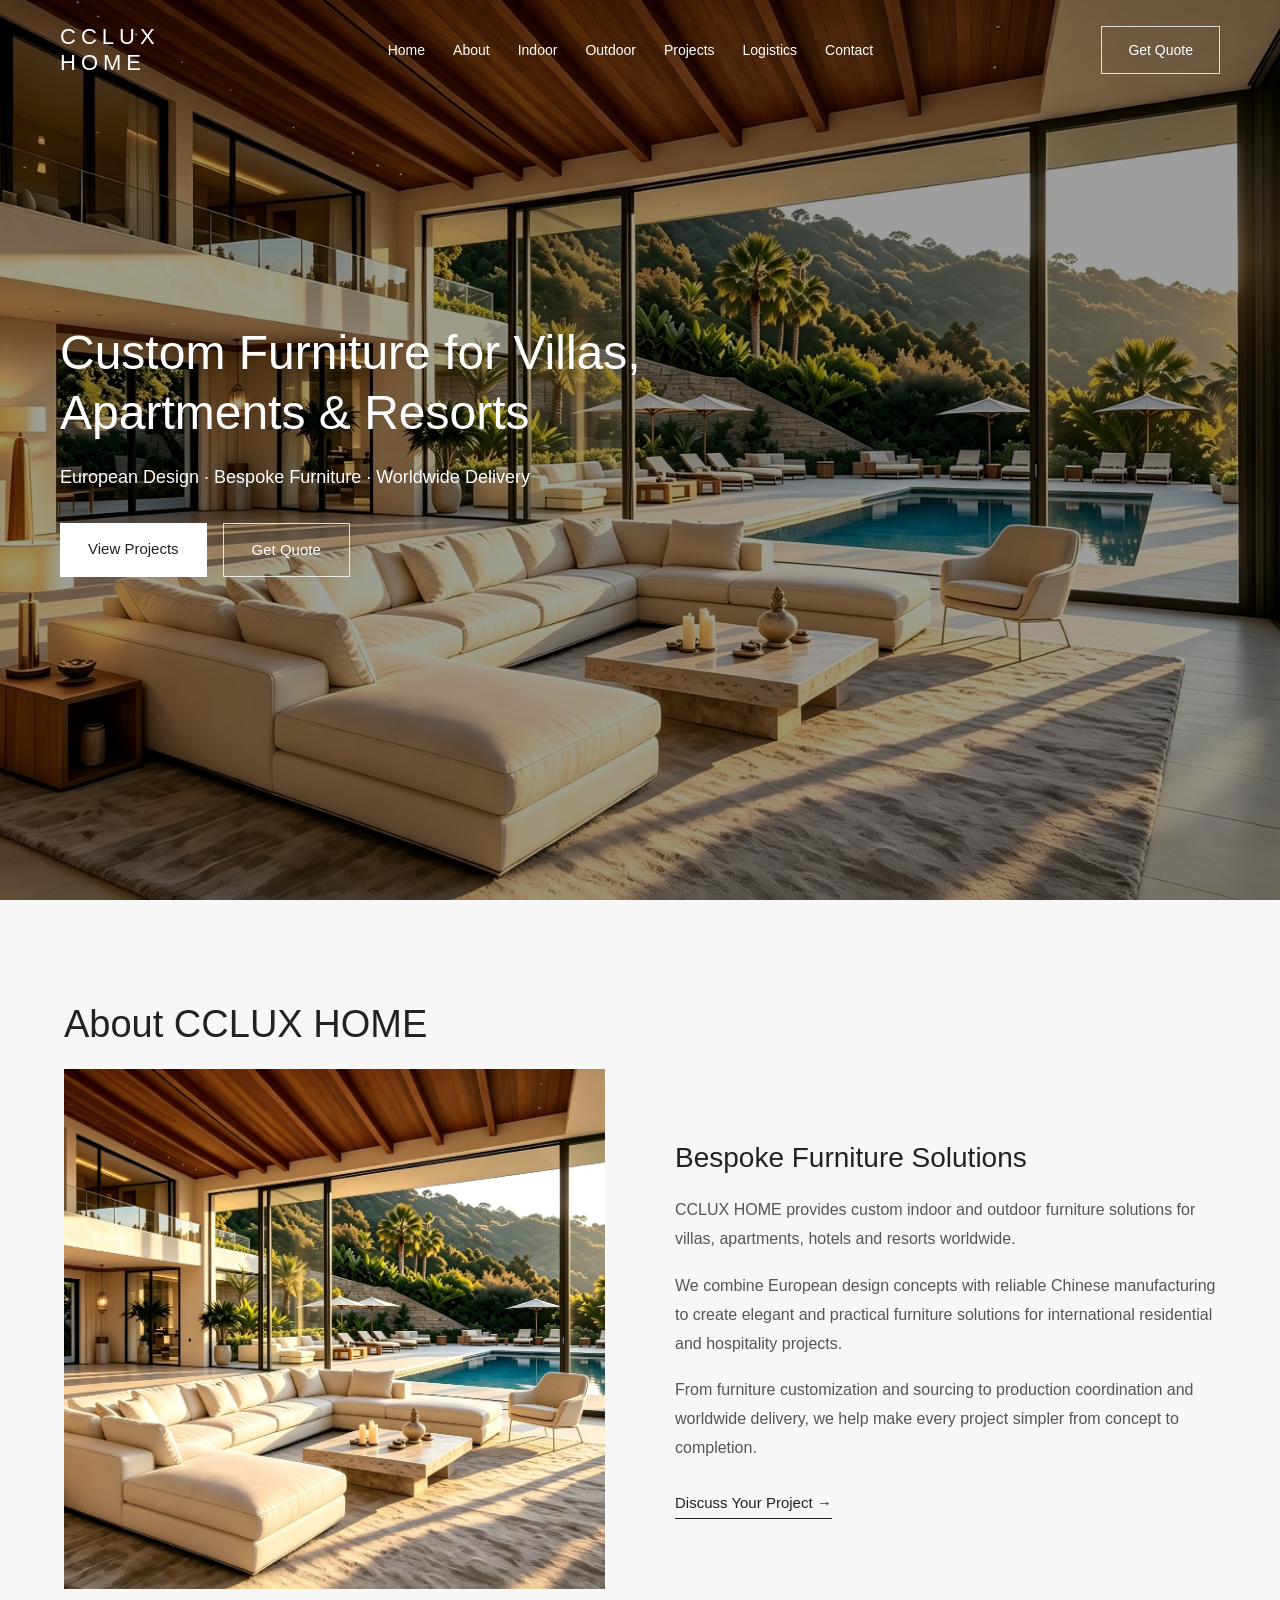
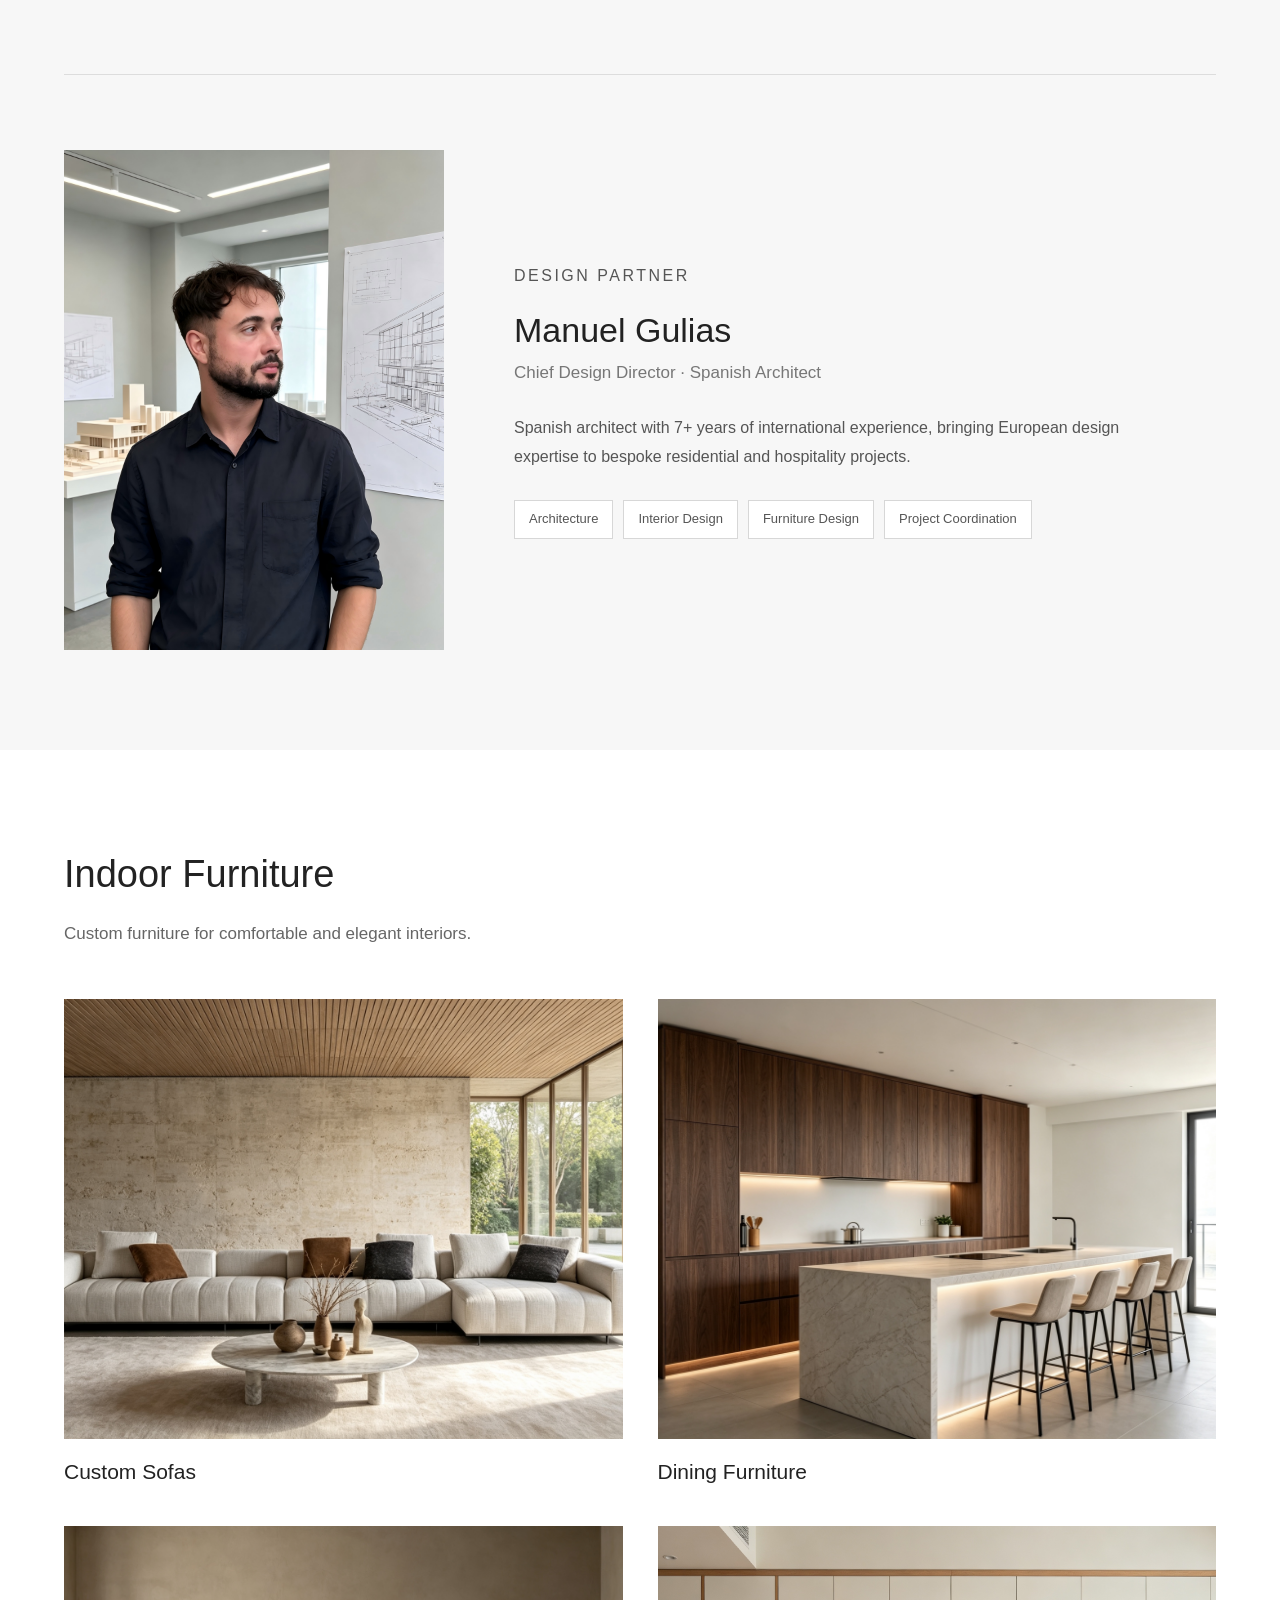
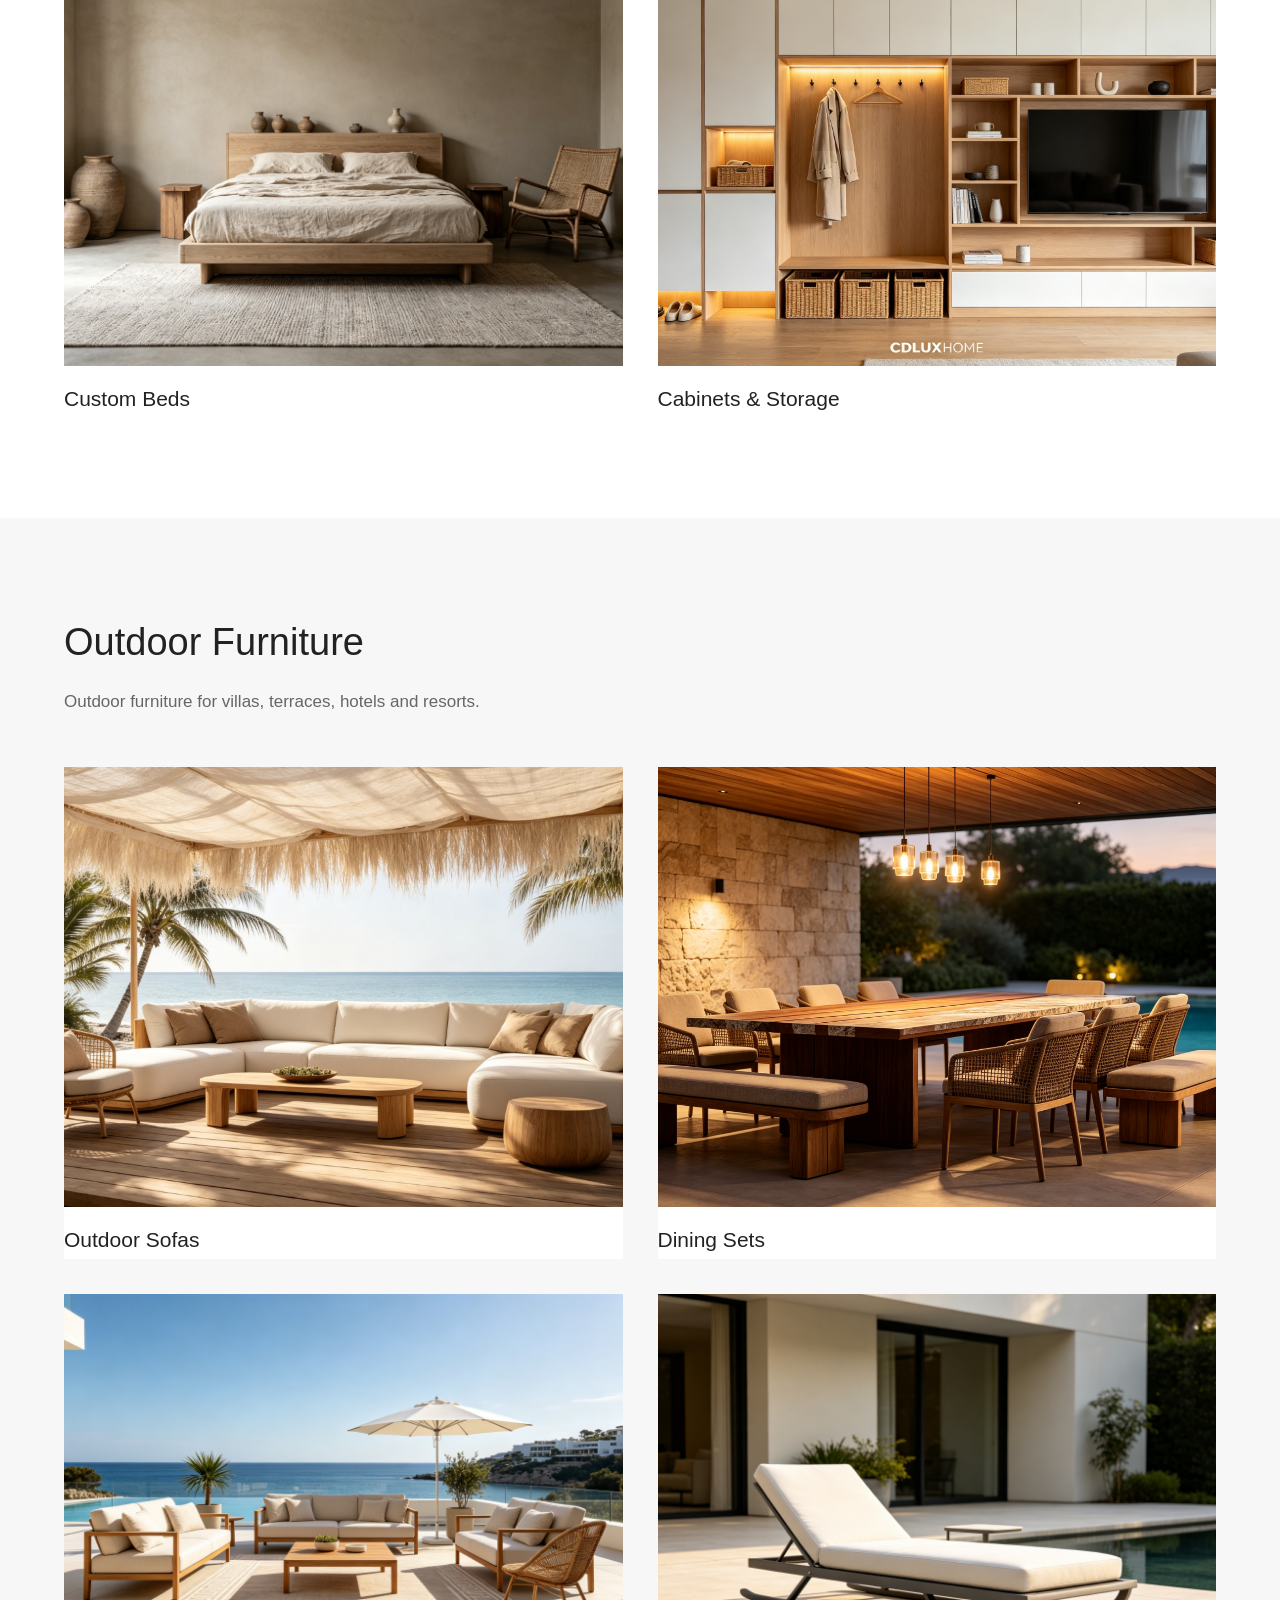
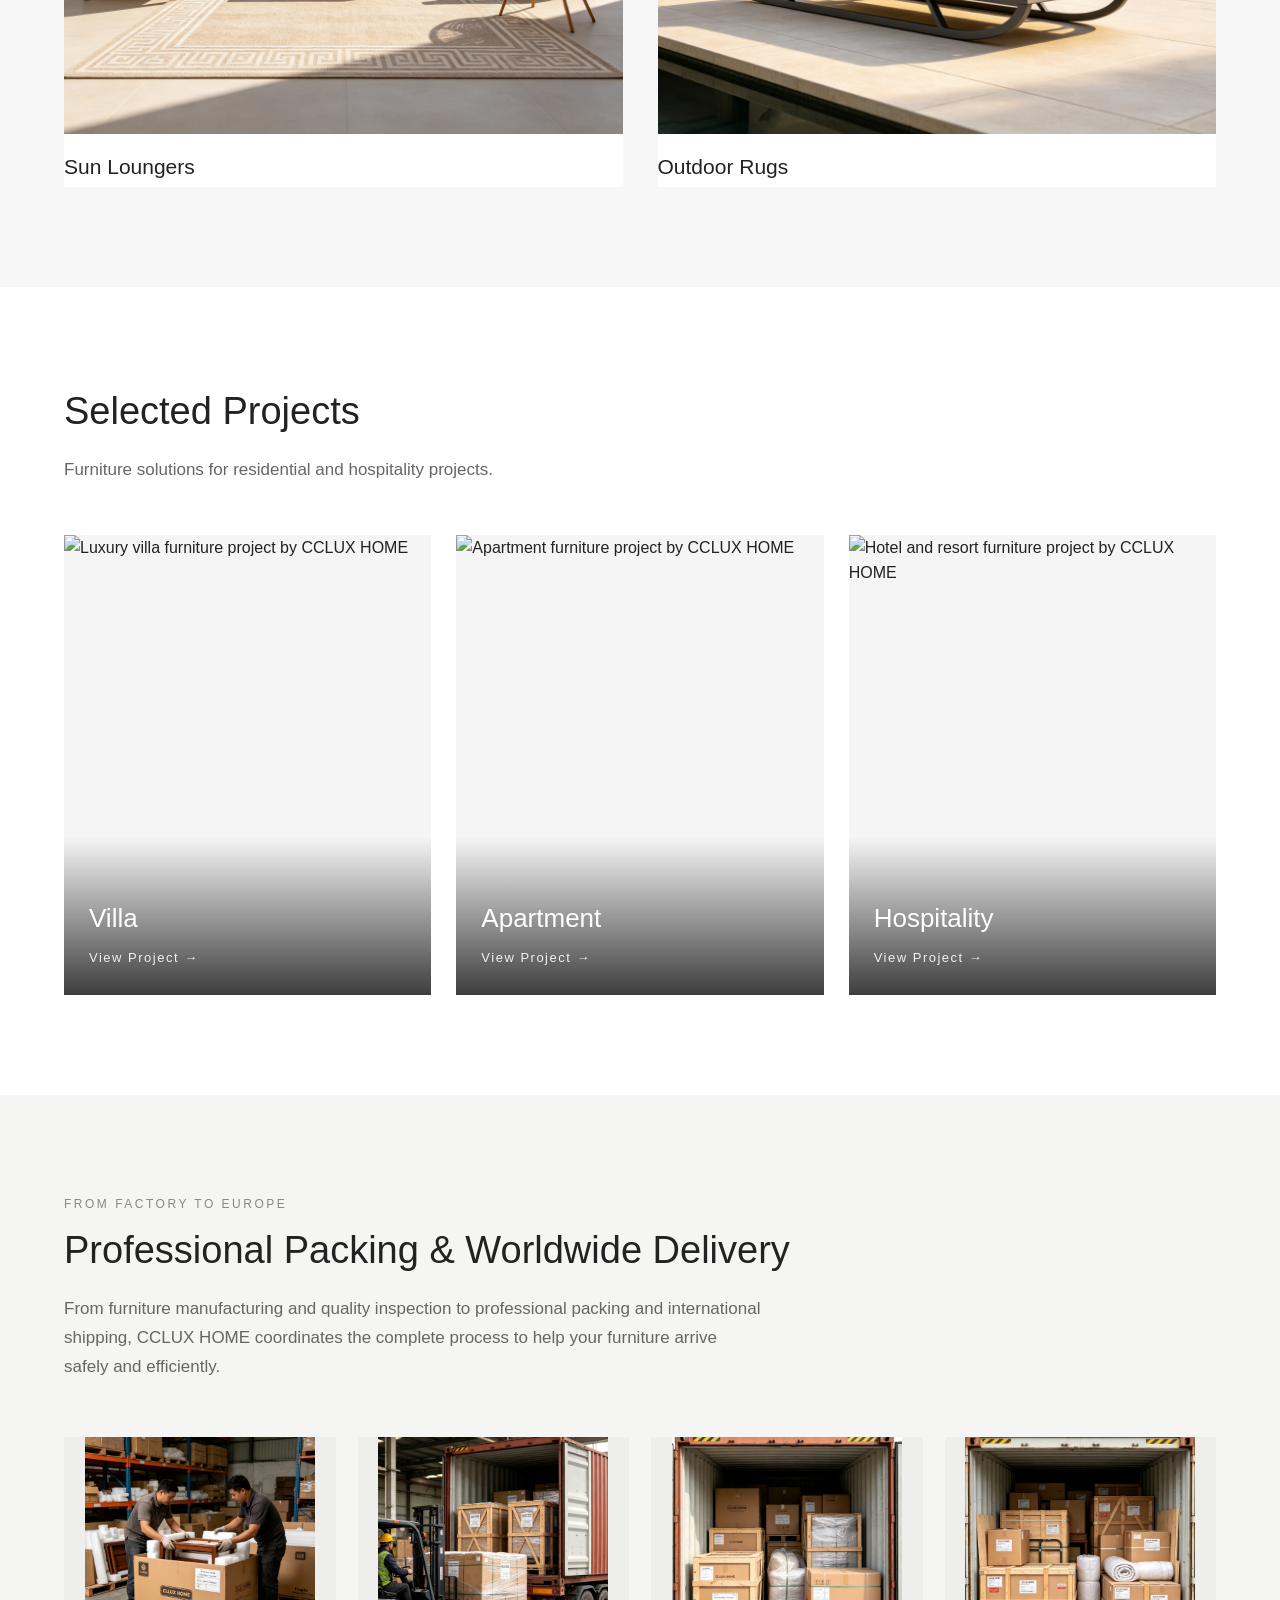
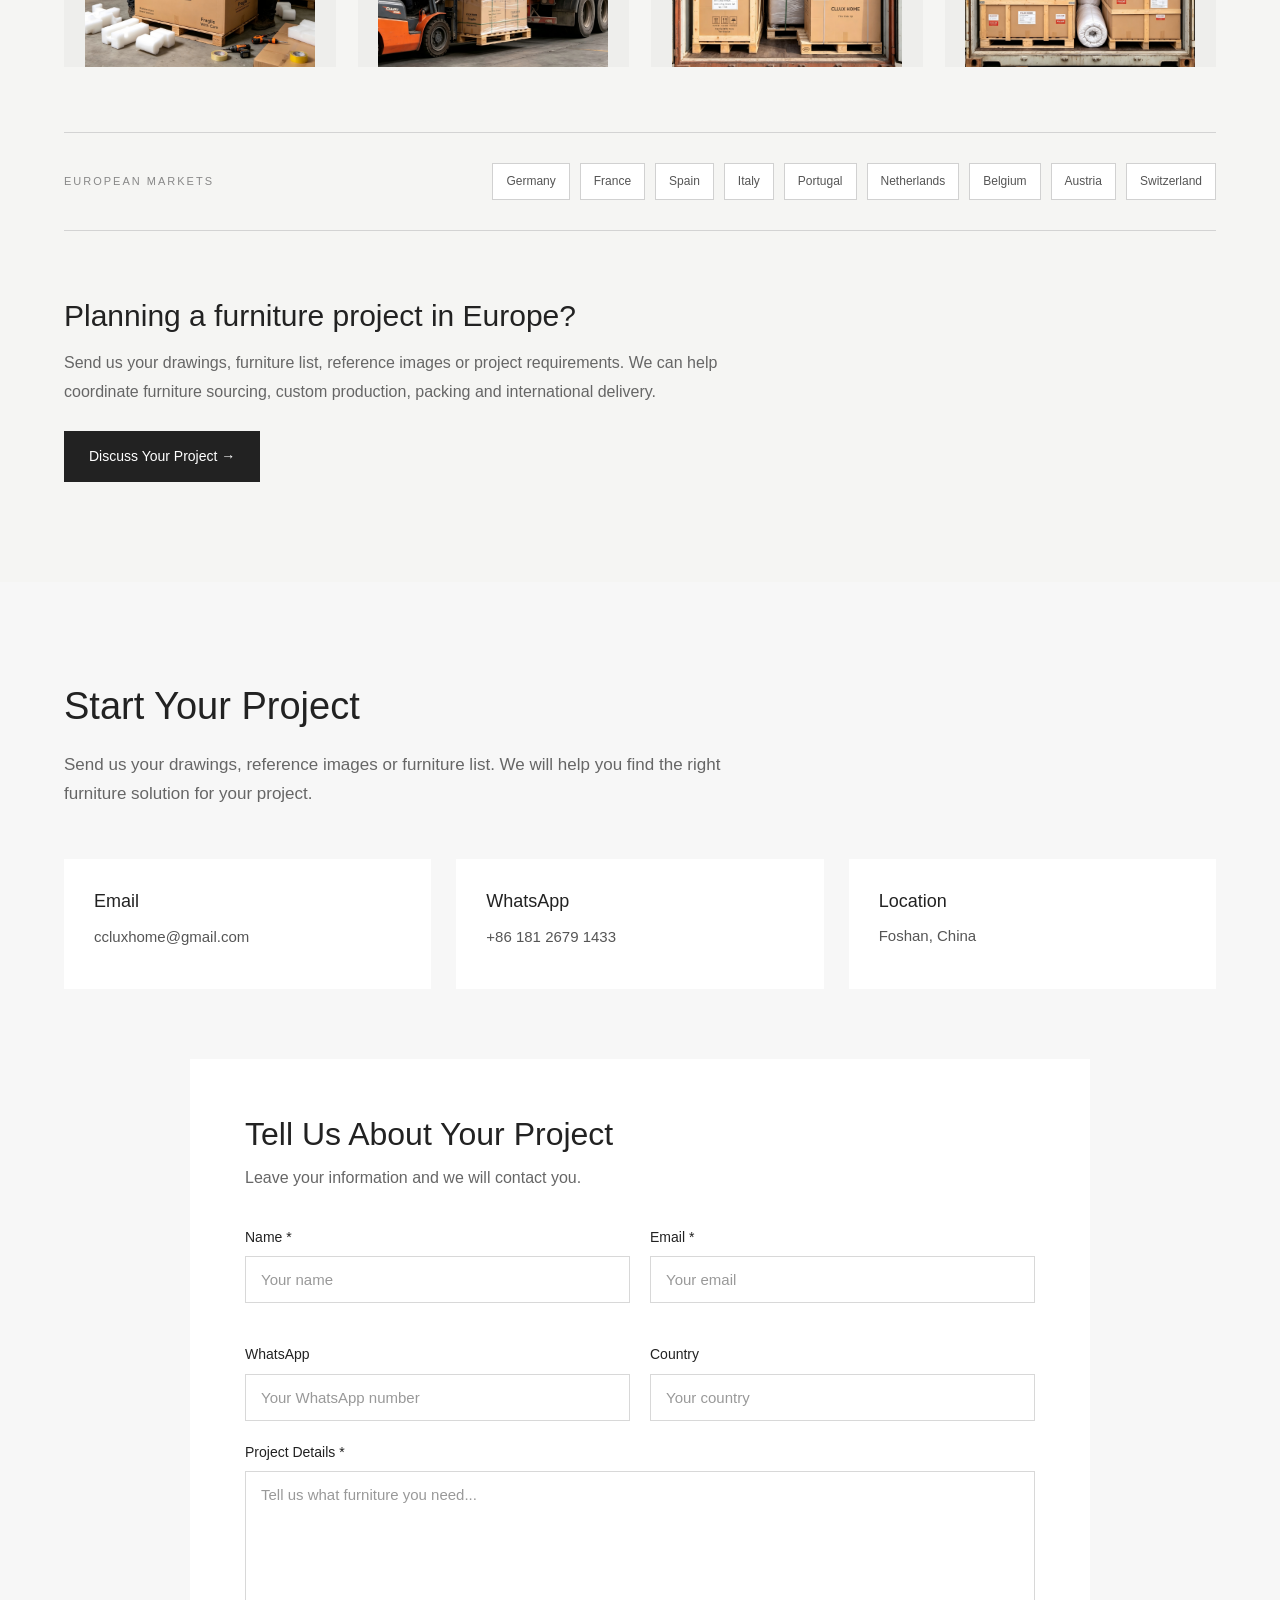
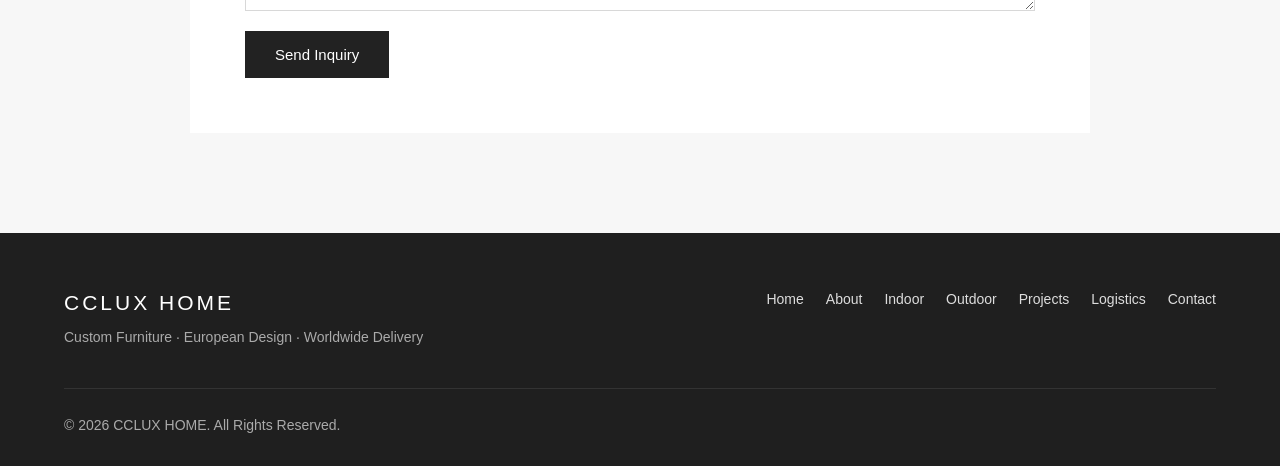
==== commit 1d01a9a3: "Update image sources in index.html" ====
--- a/index.html
+++ b/index.html
@@ -240,7 +240,7 @@
             <div class="designer-image">
 
                 <img
-                    src="assets/images/hero/manuel-gulias.png"
+                    src="assets/images/hero/manuel-gulias1.png"
                     alt="Manuel Gulias, Chief Design Director at CCLUX HOME"
                 >
 
@@ -332,7 +332,7 @@
             <div class="product-card">
 
                 <img
-                    src="assets/images/hero/Indoor/sofa.png"
+                    src="assets/images/hero/Indoor/sofa1.png"
                     alt="Custom sofa furniture by CCLUX HOME"
                 >
 
@@ -474,7 +474,7 @@
             <div class="product-card">
 
                 <img
-                    src="assets/images/hero/Outdoor/outdoor6.png"
+                    src="assets/images/hero/Outdoor/outdoor 6.png"
                     alt="Outdoor dining furniture by CCLUX HOME"
                 >
 
--- a/css/style.css
+++ b/css/style.css
@@ -1,4 +1,3 @@
-```css
 /* ==================================================
 RESET
 ================================================== */
@@ -21,7 +20,7 @@
         Arial,
         sans-serif;
 
-    color: #222;
+    color: #222222;
 
     background: #ffffff;
 
@@ -62,14 +61,16 @@
     height: 100px;
 
     display: flex;
+
     align-items: center;
+
     justify-content: space-between;
 
     padding: 0 60px;
 
     z-index: 10;
 
-    color: white;
+    color: #ffffff;
 }
 
 
@@ -82,7 +83,7 @@
 
     line-height: 1.2;
 
-    color: white;
+    color: #ffffff;
 }
 
 
@@ -96,9 +97,11 @@
 
 
 .nav a {
-    color: white;
+    color: #ffffff;
 
     font-size: 14px;
+
+    font-weight: 400;
 
     transition:
         opacity 0.3s ease;
@@ -111,9 +114,10 @@
 
 
 .header-btn {
-    color: white;
-
-    border: 1px solid
+    color: #ffffff;
+
+    border:
+        1px solid
         rgba(255,255,255,0.8);
 
     padding: 12px 26px;
@@ -126,9 +130,9 @@
 
 
 .header-btn:hover {
-    background: white;
-
-    color: #222;
+    background: #ffffff;
+
+    color: #222222;
 }
 
 
@@ -165,7 +169,7 @@
 .hero-content {
     max-width: 700px;
 
-    color: white;
+    color: #ffffff;
 }
 
 
@@ -185,6 +189,8 @@
 
     font-weight: 300;
 
+    line-height: 1.6;
+
     margin-bottom: 32px;
 }
 
@@ -212,14 +218,14 @@
 
 
 .btn-primary {
-    background: white;
-
-    color: #222;
+    background: #ffffff;
+
+    color: #222222;
 }
 
 
 .btn-secondary {
-    color: white;
+    color: #ffffff;
 
     border:
         1px solid
@@ -233,9 +239,9 @@
 
 
 .btn-secondary:hover {
-    background: white;
-
-    color: #222;
+    background: #ffffff;
+
+    color: #222222;
 }
 
 
@@ -264,7 +270,9 @@
 
     font-size: 17px;
 
-    color: #666;
+    line-height: 1.7;
+
+    color: #666666;
 
     margin-bottom: 50px;
 }
@@ -291,12 +299,21 @@
 }
 
 
+.about-image {
+    width: 100%;
+
+    overflow: hidden;
+}
+
+
 .about-image img {
     width: 100%;
 
     height: 520px;
 
     object-fit: cover;
+
+    object-position: center;
 }
 
 
@@ -305,6 +322,8 @@
 
     font-weight: 400;
 
+    line-height: 1.3;
+
     margin-bottom: 20px;
 }
 
@@ -312,7 +331,9 @@
 .about-content p {
     font-size: 16px;
 
-    color: #555;
+    color: #555555;
+
+    line-height: 1.8;
 
     margin-bottom: 18px;
 }
@@ -326,9 +347,17 @@
     font-size: 15px;
 
     border-bottom:
-        1px solid #222;
+        1px solid #222222;
 
     padding-bottom: 3px;
+
+    transition:
+        opacity 0.3s ease;
+}
+
+
+.text-link:hover {
+    opacity: 0.65;
 }
 
 
@@ -357,6 +386,8 @@
 
 .designer-image {
     width: 100%;
+
+    overflow: hidden;
 }
 
 
@@ -405,6 +436,8 @@
 
     color: #777777 !important;
 
+    line-height: 1.6;
+
     margin-bottom: 26px !important;
 }
 
@@ -452,7 +485,7 @@
 ================================================== */
 
 .products {
-    background: white;
+    background: #ffffff;
 }
 
 
@@ -472,7 +505,7 @@
 
 
 .product-card {
-    background: white;
+    background: #ffffff;
 
     overflow: hidden;
 }
@@ -484,6 +517,8 @@
     height: 440px;
 
     object-fit: cover;
+
+    object-position: center;
 
     transition:
         transform 0.4s ease;
@@ -505,6 +540,8 @@
     font-size: 21px;
 
     font-weight: 400;
+
+    line-height: 1.4;
 }
 
 
@@ -513,7 +550,7 @@
 ================================================== */
 
 .projects {
-    background: white;
+    background: #ffffff;
 }
 
 
@@ -551,6 +588,8 @@
 
     object-fit: cover;
 
+    object-position: center;
+
     display: block;
 
     transition:
@@ -574,7 +613,7 @@
     padding:
         65px 25px 25px;
 
-    color: #fff;
+    color: #ffffff;
 
     background:
         linear-gradient(
@@ -586,11 +625,14 @@
 
 
 .project-overlay h3 {
-    margin: 0 0 8px;
+    margin:
+        0 0 8px;
 
     font-size: 26px;
 
     font-weight: 400;
+
+    line-height: 1.3;
 }
 
 
@@ -617,6 +659,8 @@
 
 /* ==================================================
 LOGISTICS
+ONLY FOUR IMAGES
+NO PRODUCTION TEXT
 ================================================== */
 
 .logistics {
@@ -636,14 +680,20 @@
 
     letter-spacing: 2.5px;
 
-    color: #888;
+    color: #888888;
 
     margin-bottom: 12px;
 }
 
 
+.logistics-header .section-title {
+    margin-bottom: 20px;
+}
+
+
 /* ==================================================
 FOUR DELIVERY IMAGES
+DESKTOP = ONE ROW
 ================================================== */
 
 .delivery-grid {
@@ -663,7 +713,7 @@
 .delivery-card {
     min-width: 0;
 
-    background: transparent;
+    background: #ffffff;
 
     overflow: hidden;
 }
@@ -671,7 +721,6 @@
 
 /* ==================================================
 DELIVERY IMAGE
-NO TEXT
 NO CROPPING
 ================================================== */
 
@@ -698,6 +747,8 @@
     height: 100%;
 
     object-fit: contain;
+
+    object-position: center;
 
     display: block;
 }
@@ -731,7 +782,7 @@
 
     letter-spacing: 2px;
 
-    color: #888;
+    color: #888888;
 
     white-space: nowrap;
 }
@@ -758,7 +809,7 @@
 
     font-size: 12px;
 
-    color: #555;
+    color: #555555;
 }
 
 
@@ -778,6 +829,8 @@
 
     font-weight: 400;
 
+    line-height: 1.35;
+
     margin-bottom: 12px;
 }
 
@@ -785,7 +838,9 @@
 .logistics-cta p {
     font-size: 16px;
 
-    color: #666;
+    color: #666666;
+
+    line-height: 1.8;
 
     margin-bottom: 25px;
 
@@ -796,9 +851,9 @@
 .logistics-btn {
     display: inline-block;
 
-    background: #222;
-
-    color: white;
+    background: #222222;
+
+    color: #ffffff;
 
     padding: 14px 25px;
 
@@ -836,7 +891,7 @@
 
 
 .contact-item {
-    background: white;
+    background: #ffffff;
 
     padding: 30px;
 
@@ -848,6 +903,8 @@
     font-size: 18px;
 
     font-weight: 500;
+
+    line-height: 1.4;
 
     margin-bottom: 10px;
 }
@@ -857,7 +914,14 @@
 .contact-item a {
     font-size: 15px;
 
-    color: #555;
+    color: #555555;
+
+    line-height: 1.6;
+}
+
+
+.contact-item a:hover {
+    color: #222222;
 }
 
 
@@ -870,7 +934,7 @@
 
     margin: 0 auto;
 
-    background: white;
+    background: #ffffff;
 
     padding: 55px;
 }
@@ -881,12 +945,14 @@
 
     font-weight: 400;
 
+    line-height: 1.3;
+
     margin-bottom: 10px;
 }
 
 
 .inquiry-form > p {
-    color: #666;
+    color: #666666;
 
     margin-bottom: 35px;
 }
@@ -931,7 +997,15 @@
 
     font-size: 15px;
 
-    background: white;
+    background: #ffffff;
+
+    color: #222222;
+}
+
+
+.form-group input::placeholder,
+.form-group textarea::placeholder {
+    color: #999999;
 }
 
 
@@ -939,12 +1013,14 @@
 .form-group textarea:focus {
     outline: none;
 
-    border-color: #777;
+    border-color: #777777;
 }
 
 
 .form-group textarea {
     resize: vertical;
+
+    min-height: 140px;
 }
 
 
@@ -956,9 +1032,9 @@
 .submit-btn {
     border: none;
 
-    background: #222;
-
-    color: white;
+    background: #222222;
+
+    color: #ffffff;
 
     padding: 15px 30px;
 
@@ -983,7 +1059,7 @@
 .footer {
     background: #1f1f1f;
 
-    color: white;
+    color: #ffffff;
 
     padding:
         55px 0 30px;
@@ -1010,14 +1086,18 @@
 
     letter-spacing: 3px;
 
+    line-height: 1.4;
+
     margin-bottom: 8px;
 }
 
 
 .footer p {
-    color: #aaa;
+    color: #aaaaaa;
 
     font-size: 14px;
+
+    line-height: 1.6;
 }
 
 
@@ -1031,26 +1111,29 @@
 
 
 .footer-links a {
-    color: #ddd;
+    color: #dddddd;
 
     font-size: 14px;
+
+    transition:
+        color 0.3s ease;
 }
 
 
 .footer-links a:hover {
-    color: white;
+    color: #ffffff;
 }
 
 
 .copyright {
     border-top:
-        1px solid #333;
+        1px solid #333333;
 
     padding-top: 25px;
 
     font-size: 13px;
 
-    color: #888;
+    color: #888888;
 }
 
 
@@ -1148,7 +1231,9 @@
     }
 
 
-    /* HERO */
+    /* ==================================================
+    HERO
+    ================================================== */
 
     .hero {
         min-height: 650px;
@@ -1168,6 +1253,8 @@
 
     .hero h1 {
         font-size: 36px;
+
+        line-height: 1.25;
     }
 
 
@@ -1176,7 +1263,9 @@
     }
 
 
-    /* GENERAL */
+    /* ==================================================
+    GENERAL
+    ================================================== */
 
     section {
         padding: 75px 0;
@@ -1200,7 +1289,9 @@
     }
 
 
-    /* ABOUT */
+    /* ==================================================
+    ABOUT
+    ================================================== */
 
     .about-grid {
         grid-template-columns: 1fr;
@@ -1214,7 +1305,9 @@
     }
 
 
-    /* DESIGNER */
+    /* ==================================================
+    DESIGNER
+    ================================================== */
 
     .designer-section {
         grid-template-columns: 1fr;
@@ -1235,7 +1328,11 @@
     .designer-image img {
         height: auto;
 
+        max-height: 520px;
+
         object-fit: contain;
+
+        object-position: center top;
     }
 
 
@@ -1259,7 +1356,9 @@
     }
 
 
-    /* PRODUCTS */
+    /* ==================================================
+    PRODUCTS
+    ================================================== */
 
     .product-grid {
         grid-template-columns: 1fr;
@@ -1273,7 +1372,9 @@
     }
 
 
-    /* PROJECTS */
+    /* ==================================================
+    PROJECTS
+    ================================================== */
 
     .projects-grid {
         grid-template-columns: 1fr;
@@ -1287,7 +1388,9 @@
     }
 
 
-    /* LOGISTICS */
+    /* ==================================================
+    LOGISTICS
+    ================================================== */
 
     .delivery-grid {
         grid-template-columns:
@@ -1323,7 +1426,9 @@
     }
 
 
-    /* CONTACT */
+    /* ==================================================
+    CONTACT
+    ================================================== */
 
     .contact-grid {
         grid-template-columns: 1fr;
@@ -1351,7 +1456,9 @@
     }
 
 
-    /* FOOTER */
+    /* ==================================================
+    FOOTER
+    ================================================== */
 
     .footer-content {
         flex-direction: column;
@@ -1366,6 +1473,8 @@
 
 @media (max-width: 500px) {
 
+    /* HERO */
+
     .hero h1 {
         font-size: 31px;
     }
@@ -1390,16 +1499,22 @@
     }
 
 
+    /* GENERAL */
+
     .section-title {
         font-size: 28px;
     }
 
 
+    /* ABOUT */
+
     .about-image img {
         height: 330px;
     }
 
 
+    /* DESIGNER */
+
     .designer-section {
         margin-top: 45px;
 
@@ -1424,17 +1539,23 @@
     }
 
 
+    /* PRODUCTS */
+
     .product-card img {
         height: 340px;
     }
 
 
+    /* PROJECTS */
+
     .project-card img {
         height: 400px;
     }
 
 
-    /* LOGISTICS */
+    /* ==================================================
+    LOGISTICS
+    ================================================== */
 
     .delivery-grid {
         grid-template-columns: 1fr;
@@ -1462,9 +1583,12 @@
     }
 
 
+    /* ==================================================
+    CONTACT
+    ================================================== */
+
     .inquiry-form {
         padding: 30px 20px;
     }
 
 }
-```
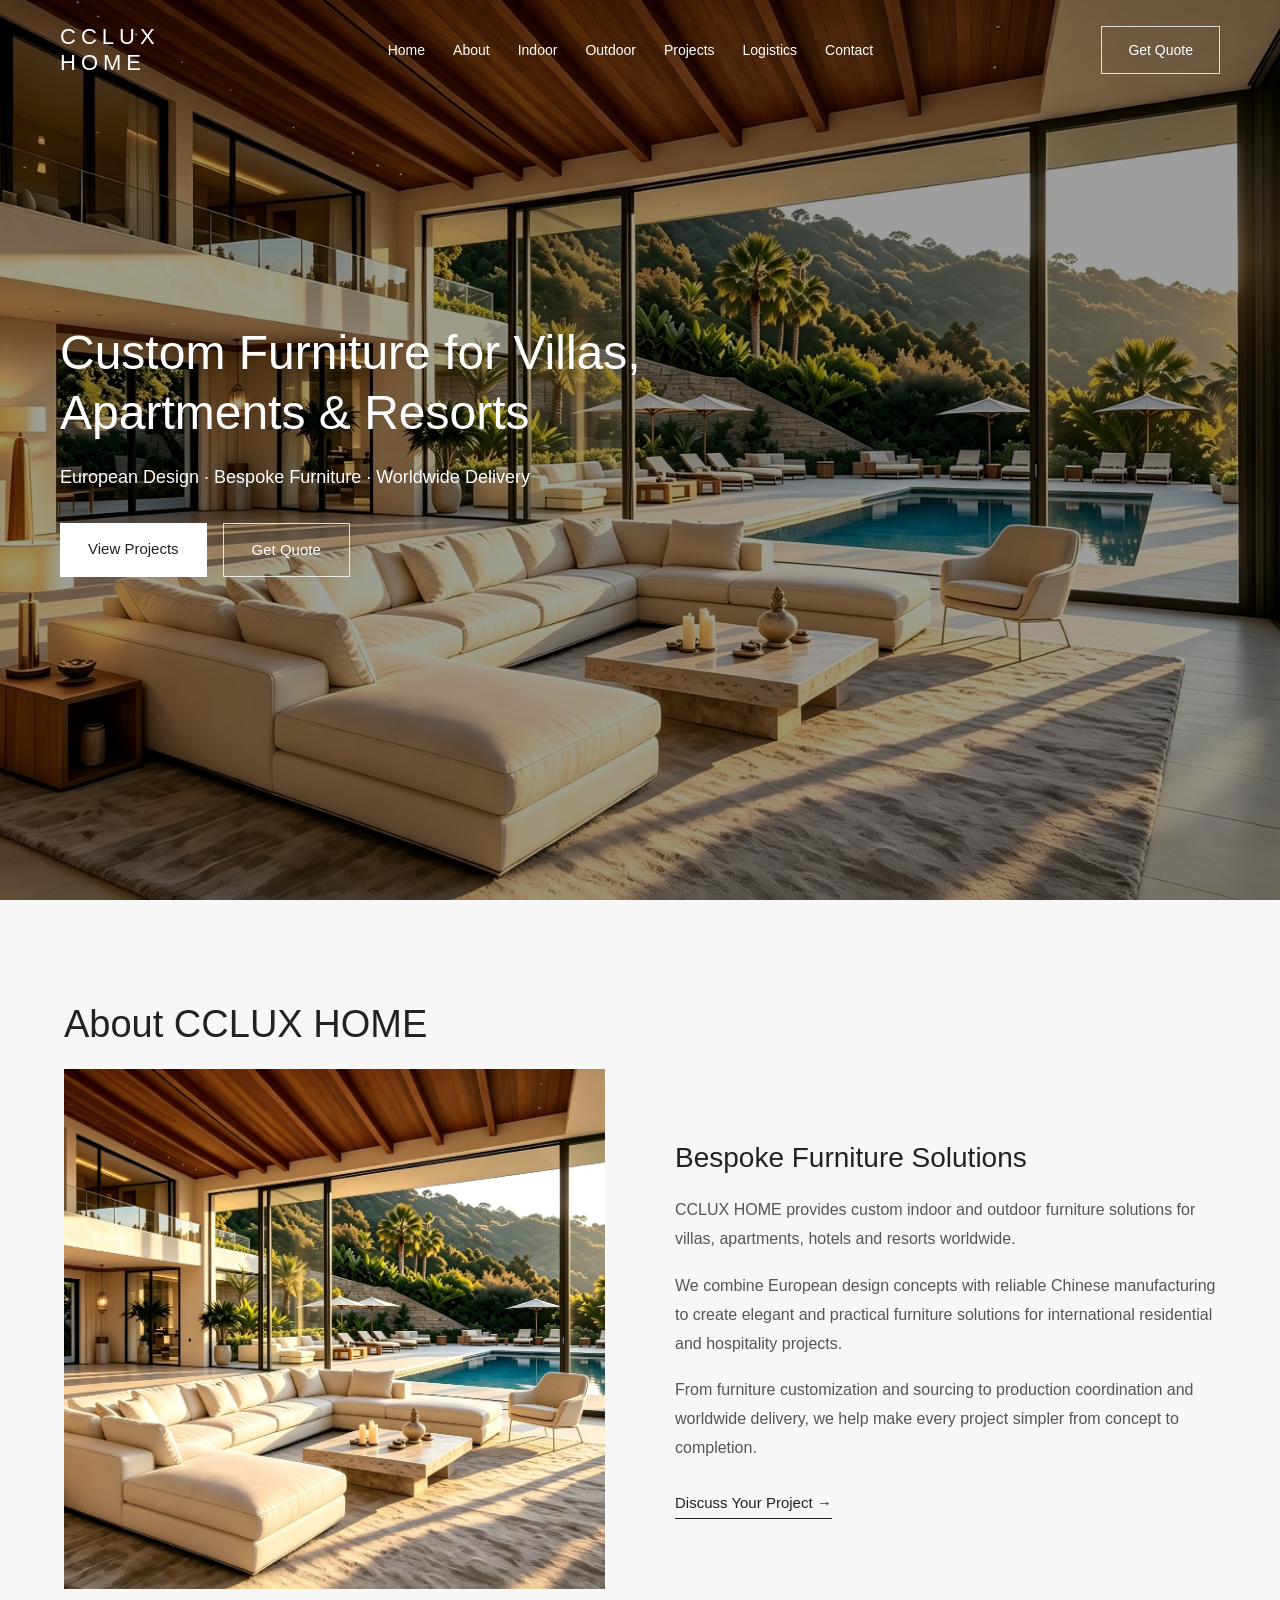
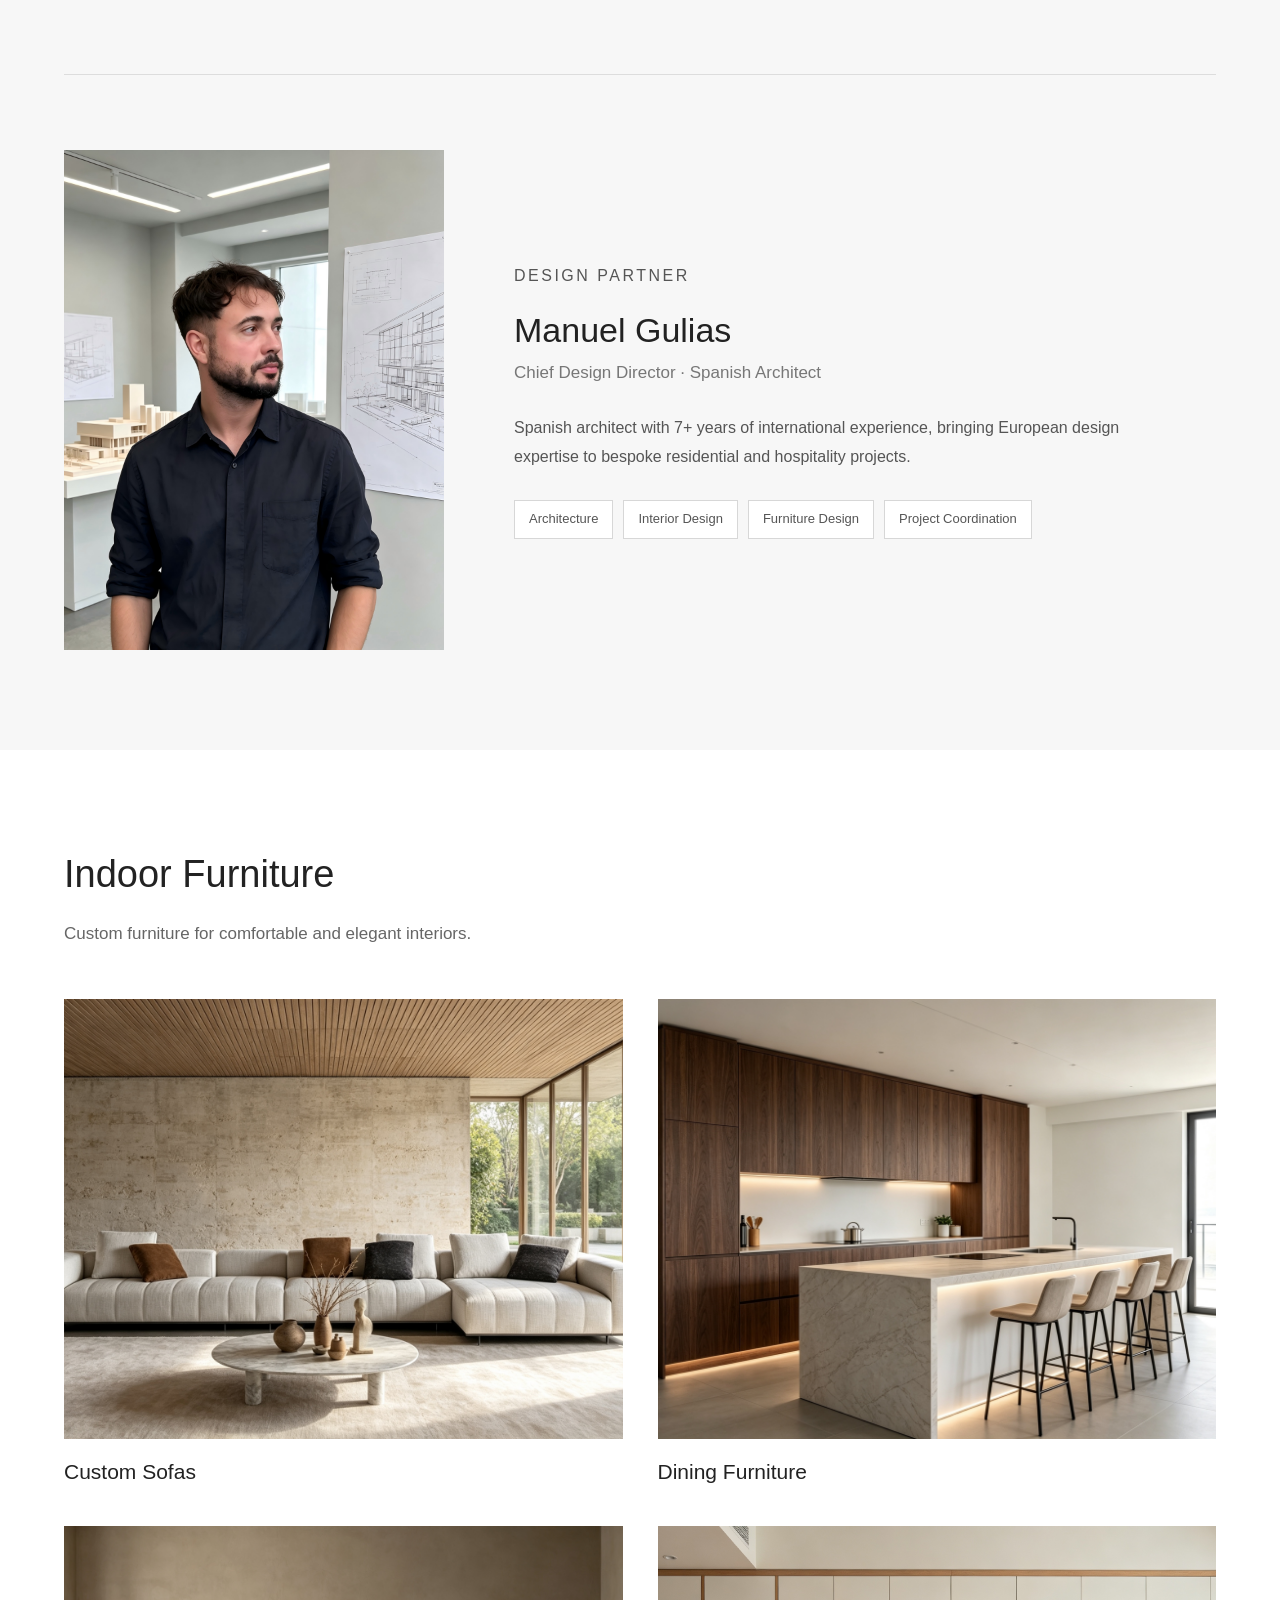
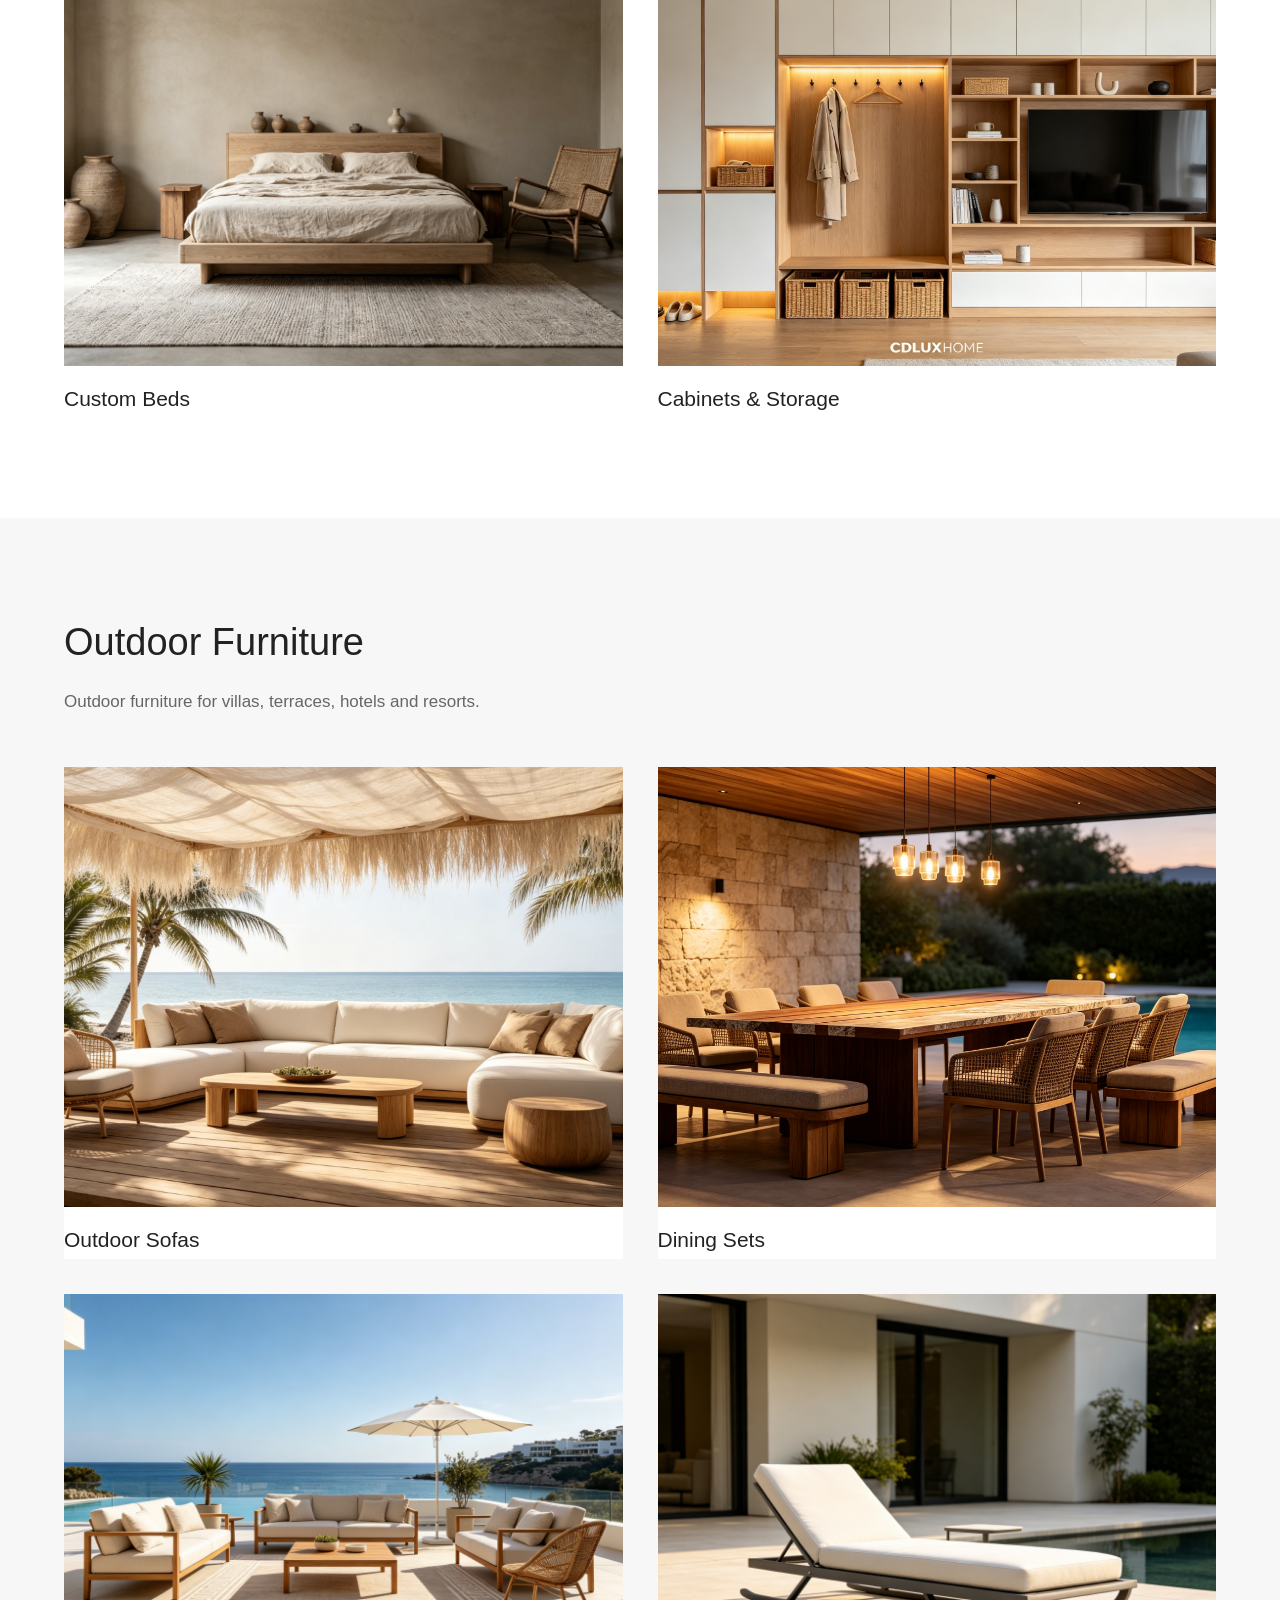
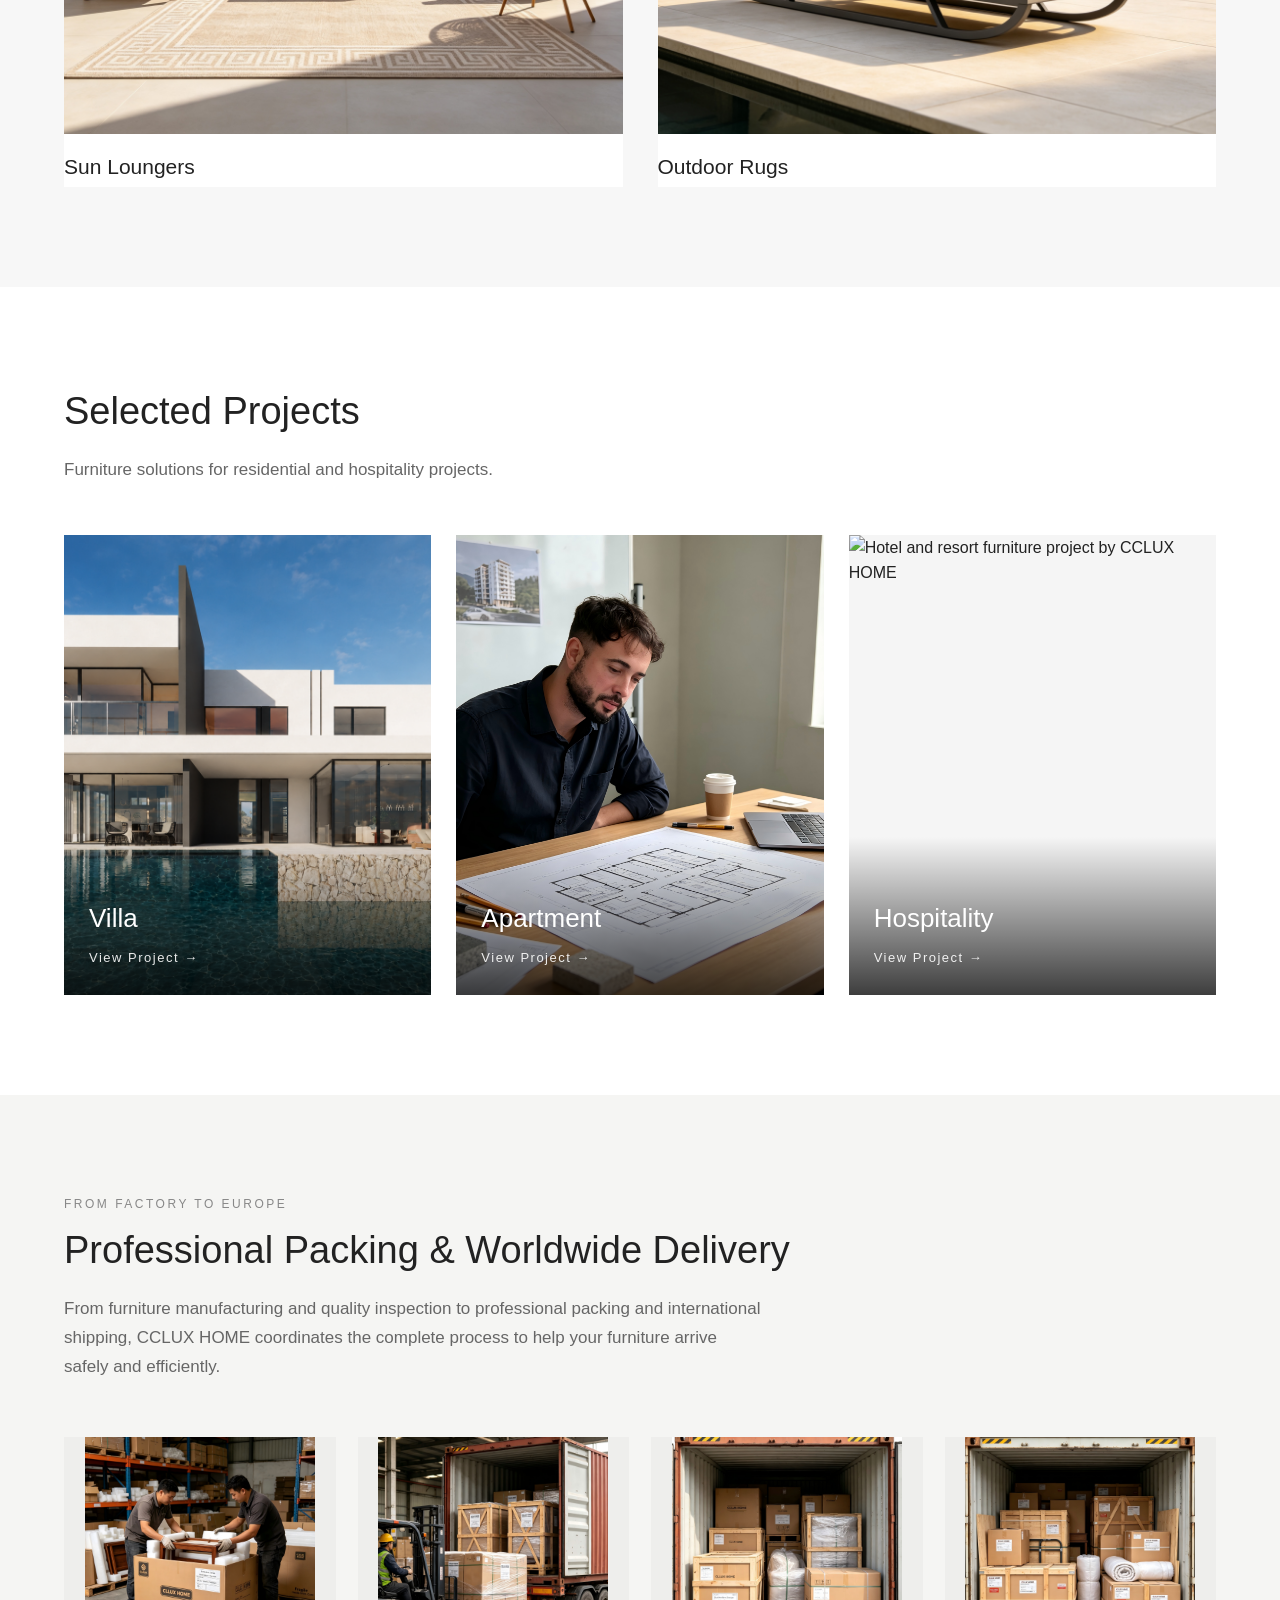
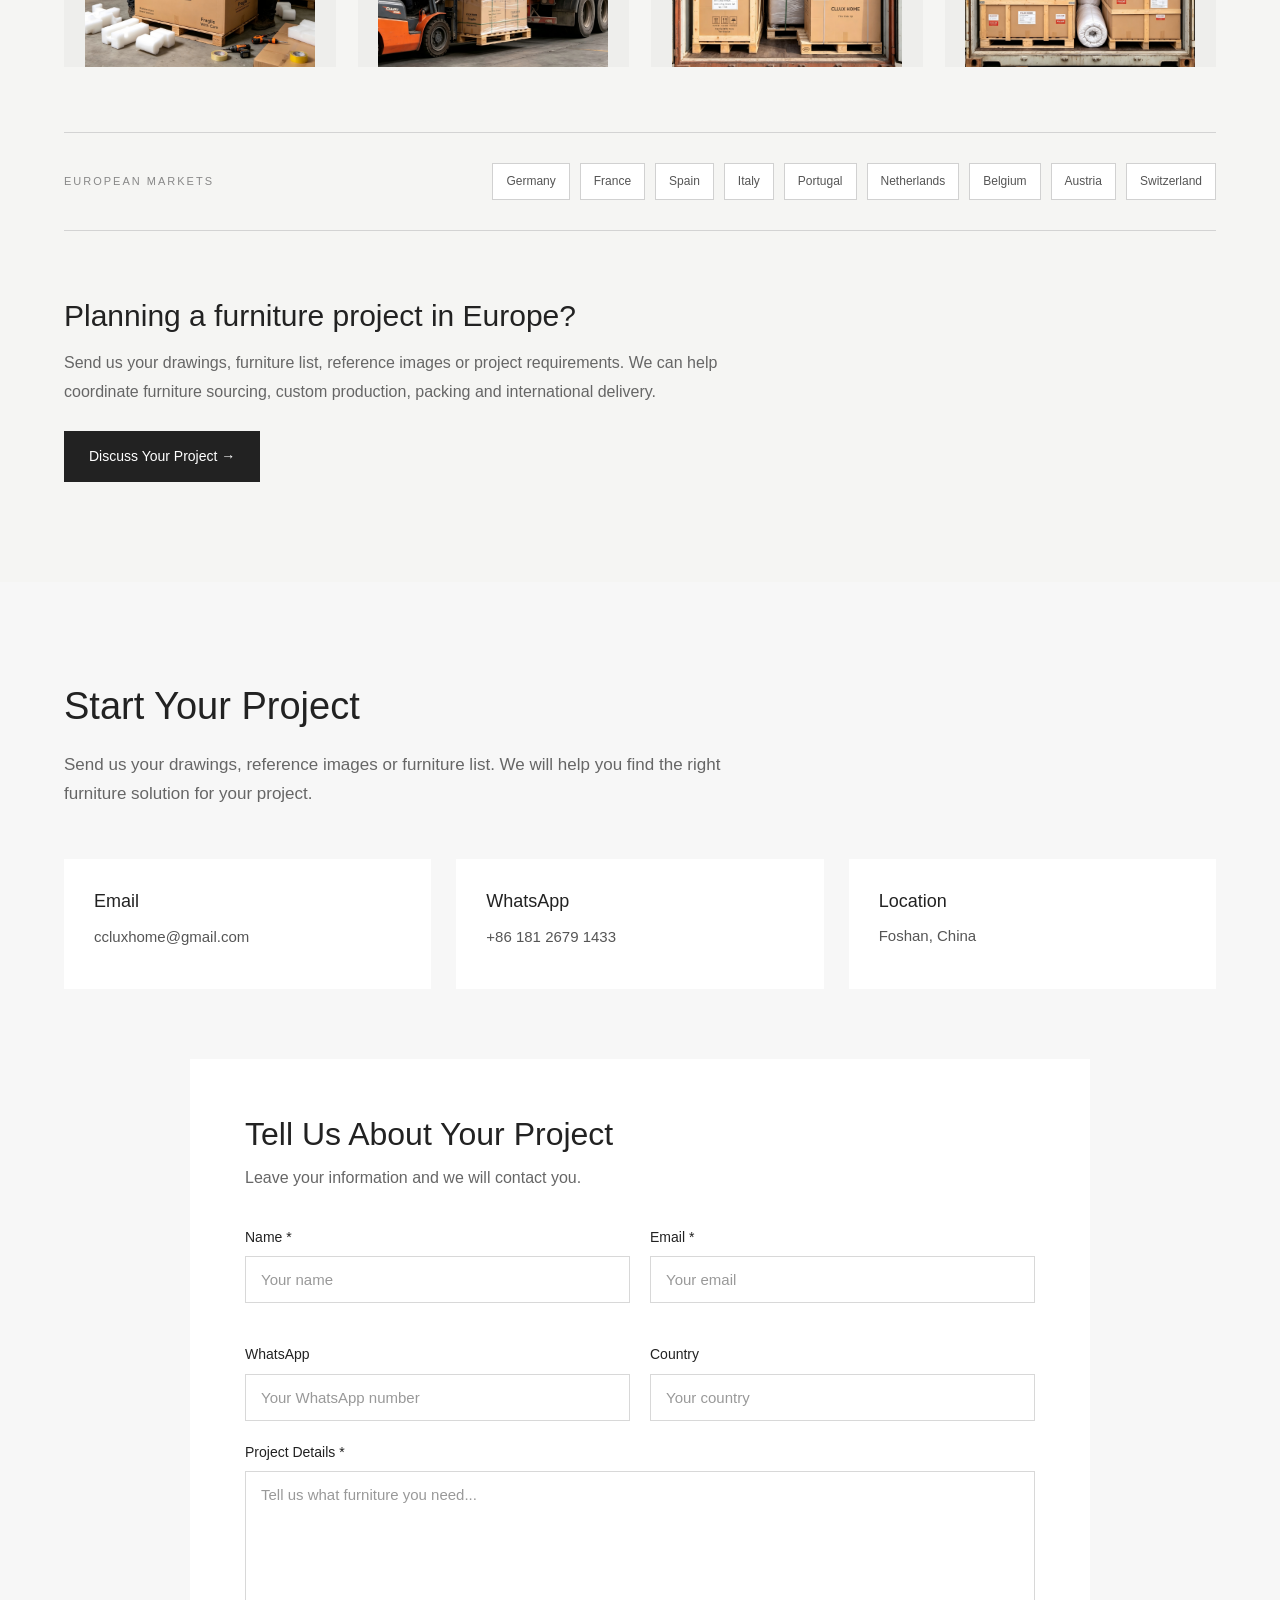
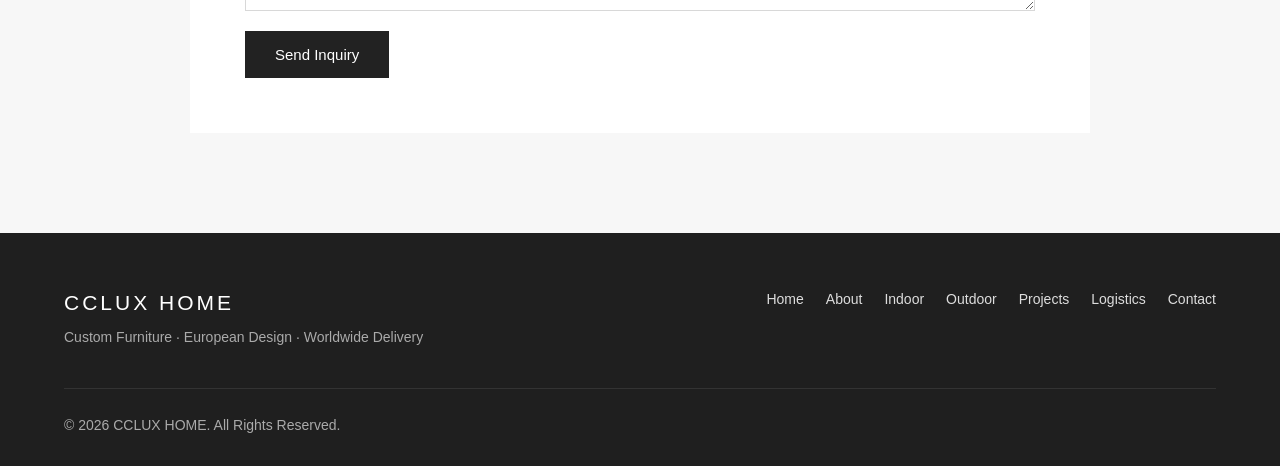
==== commit 7eed4aff: "Update image sources for project cards" ====
--- a/index.html
+++ b/index.html
@@ -575,7 +575,7 @@
             >
 
                 <img
-                    src="assets/images/hero/Projects/pj05.png"
+                    src="assets/images/hero/Projects/villa01.png"
                     alt="Luxury villa furniture project by CCLUX HOME"
                 >
 
@@ -604,7 +604,7 @@
             >
 
                 <img
-                    src="assets/images/hero/Projects/pj07.png"
+                    src="assets/images/hero/Projects/pjj004.png"
                     alt="Apartment furniture project by CCLUX HOME"
                 >
 
@@ -633,7 +633,7 @@
             >
 
                 <img
-                    src="assets/images/hero/Projects/projects4.png"
+                    src="assets/images/hero/Projects/pjj03.png"
                     alt="Hotel and resort furniture project by CCLUX HOME"
                 >
 
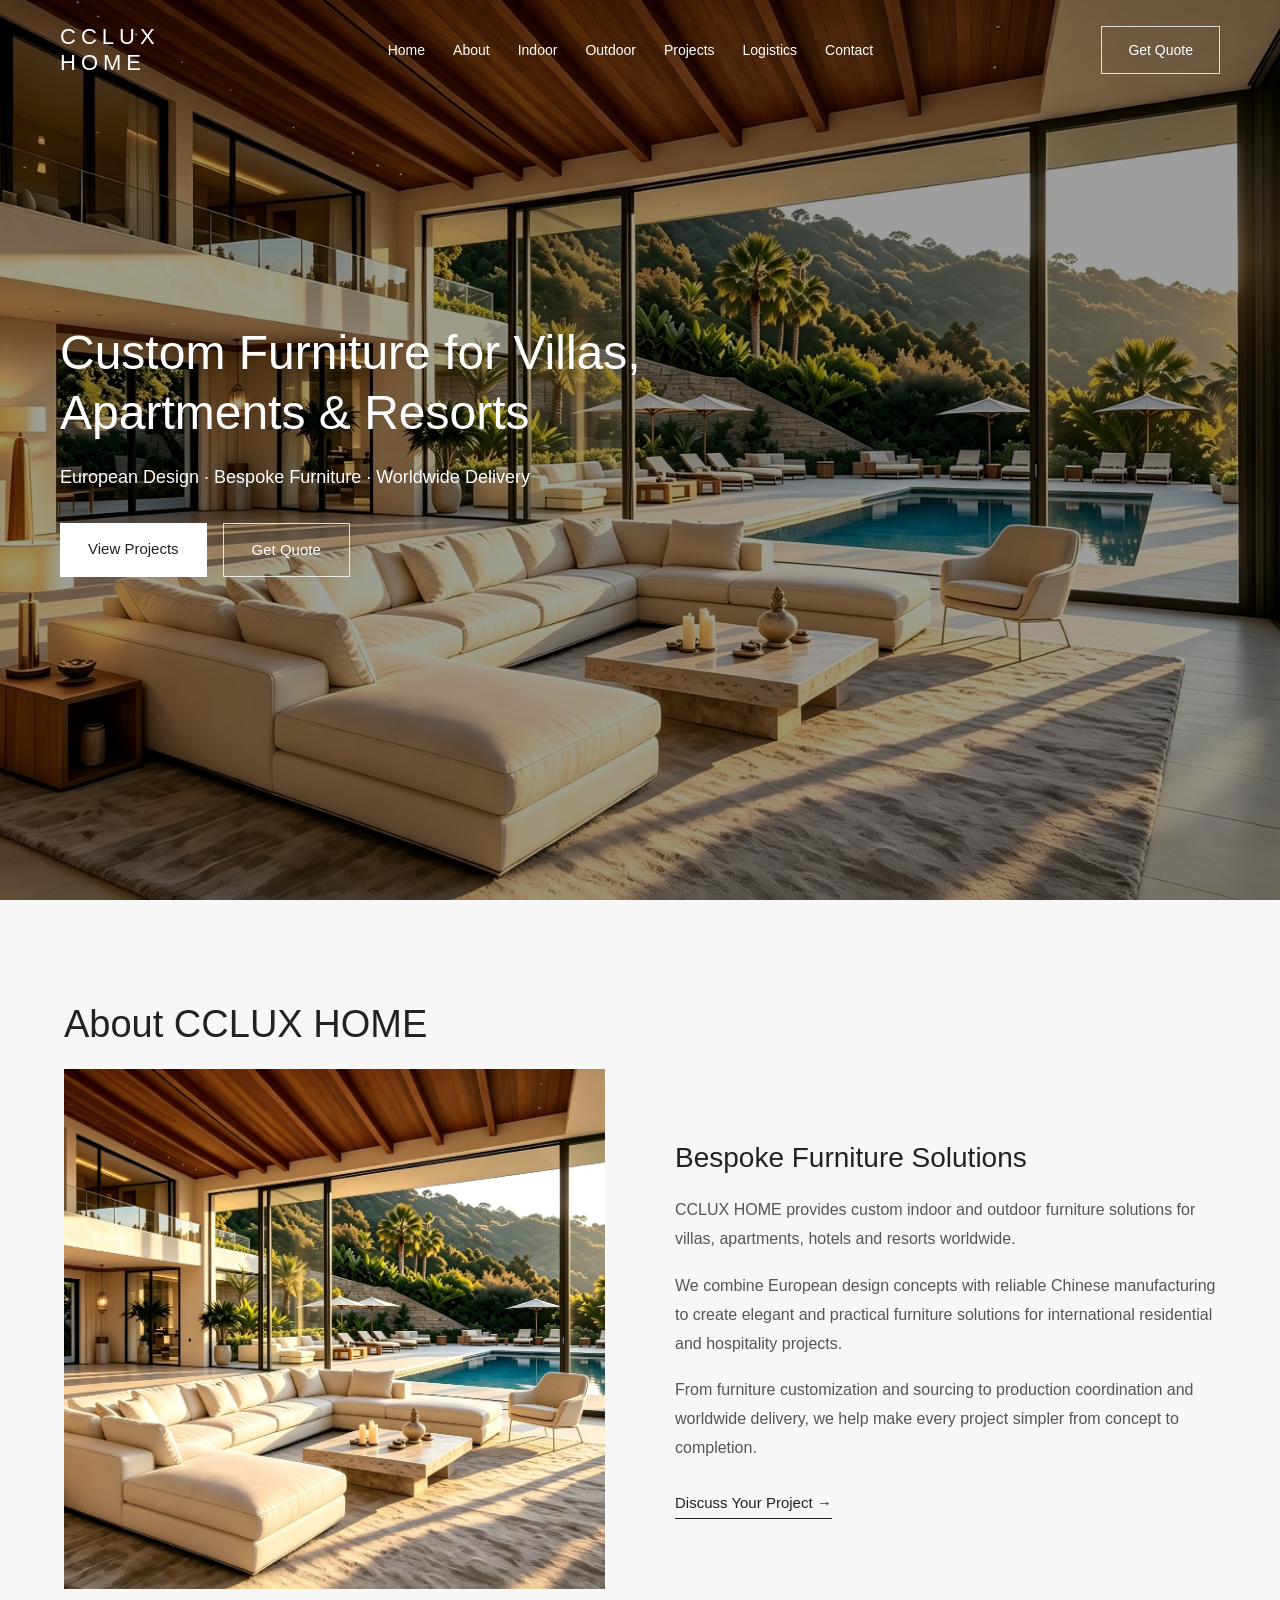
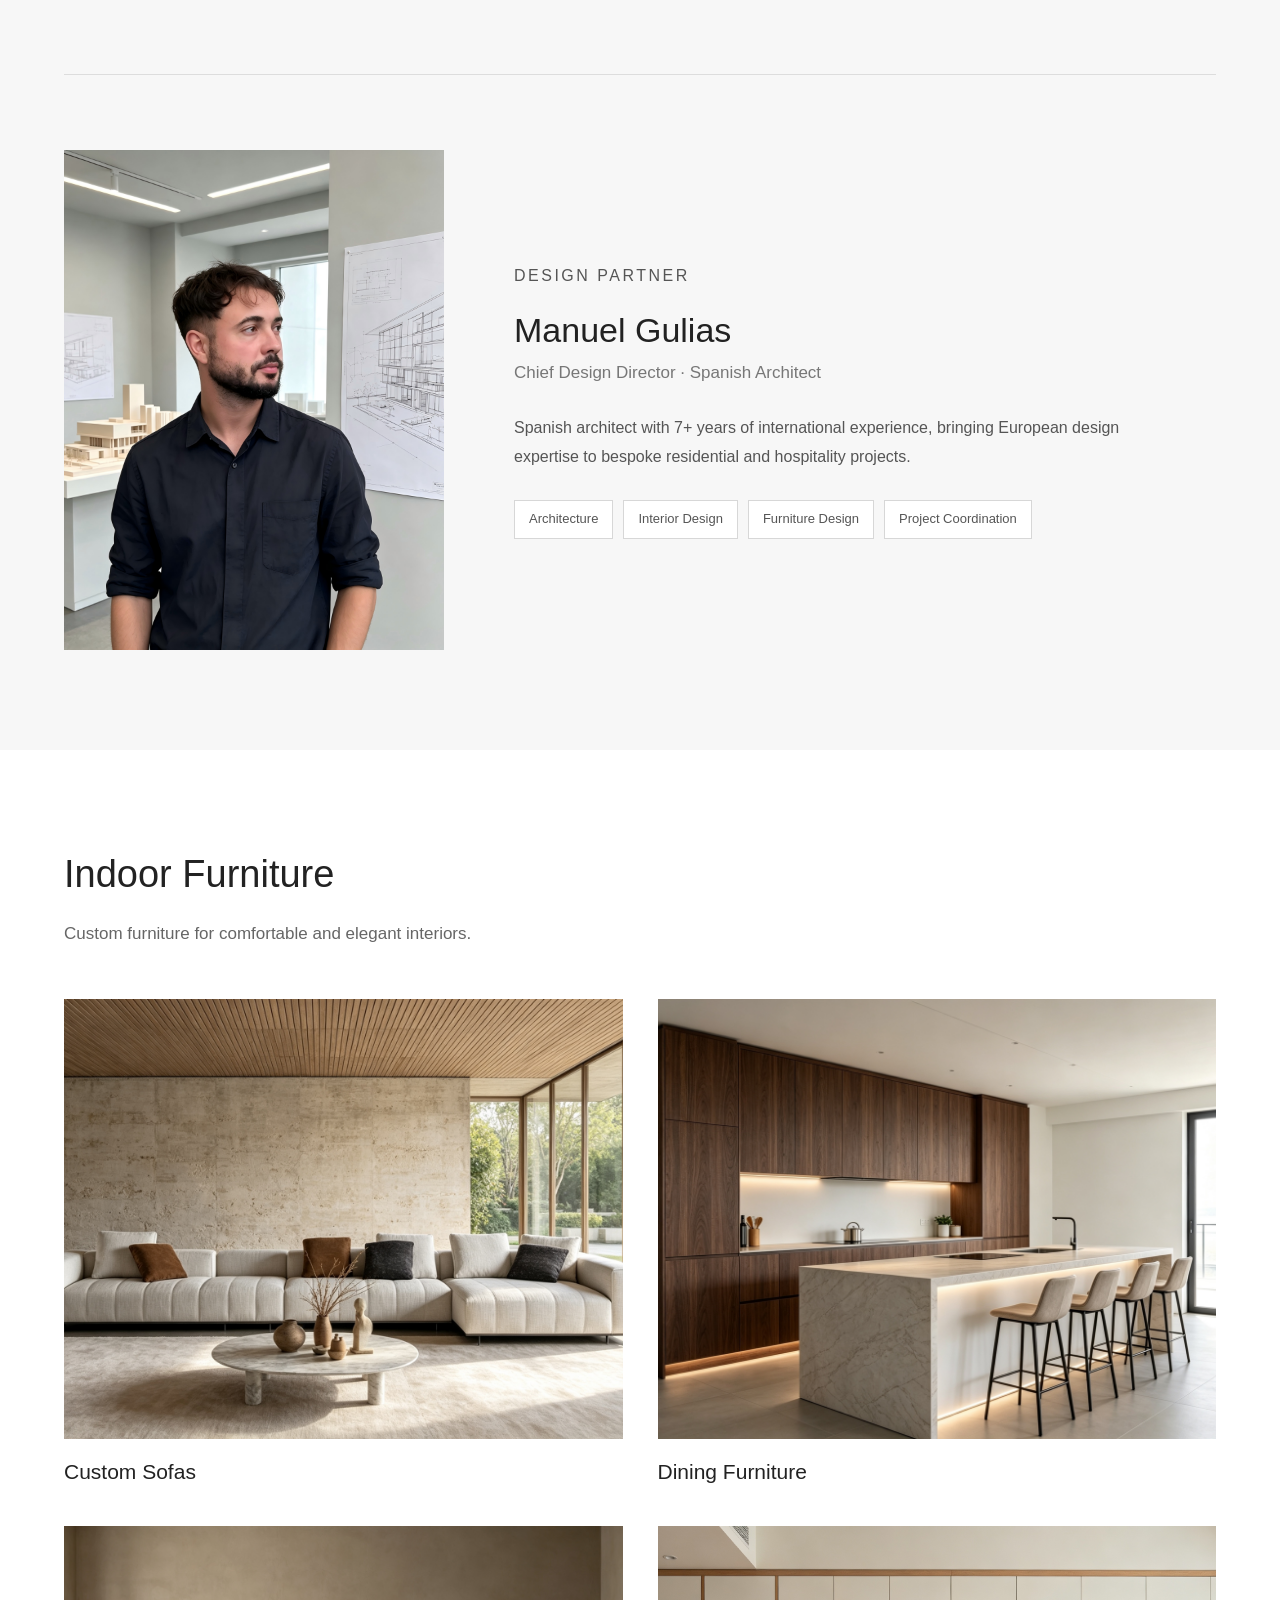
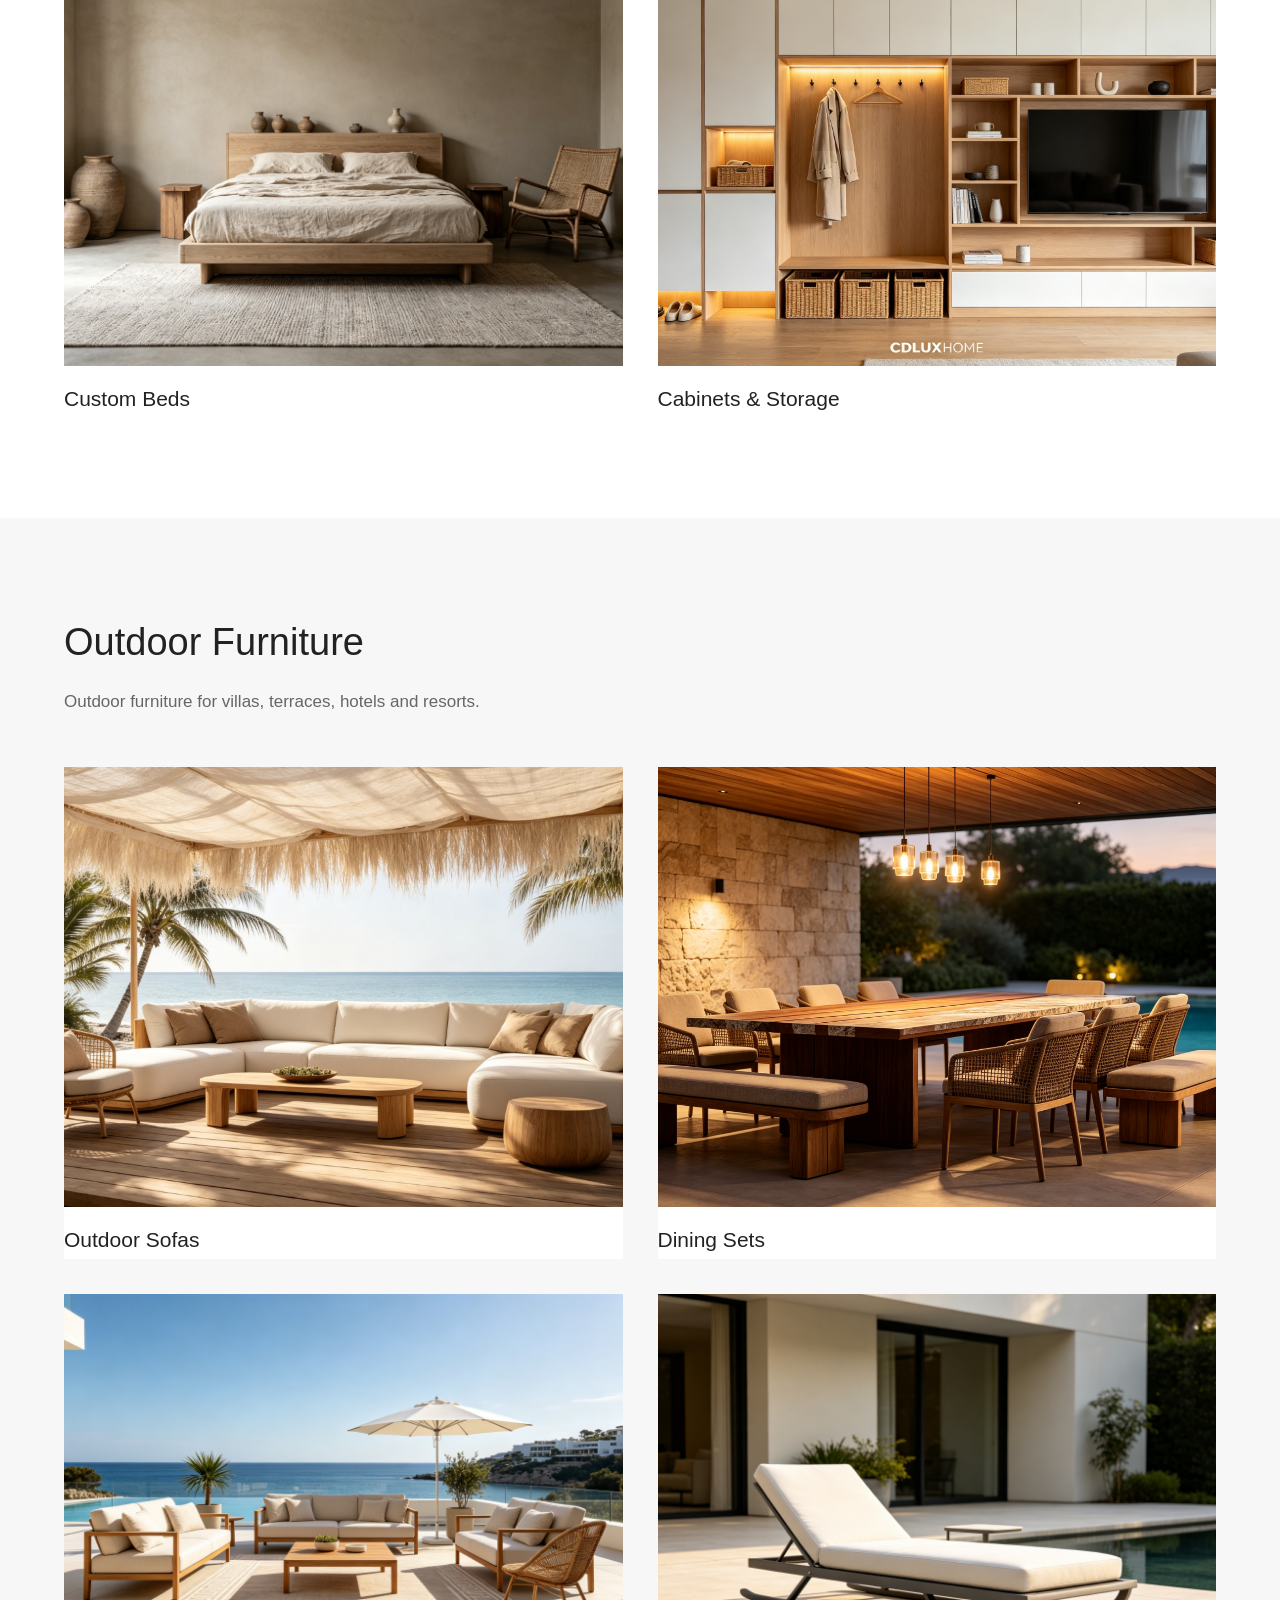
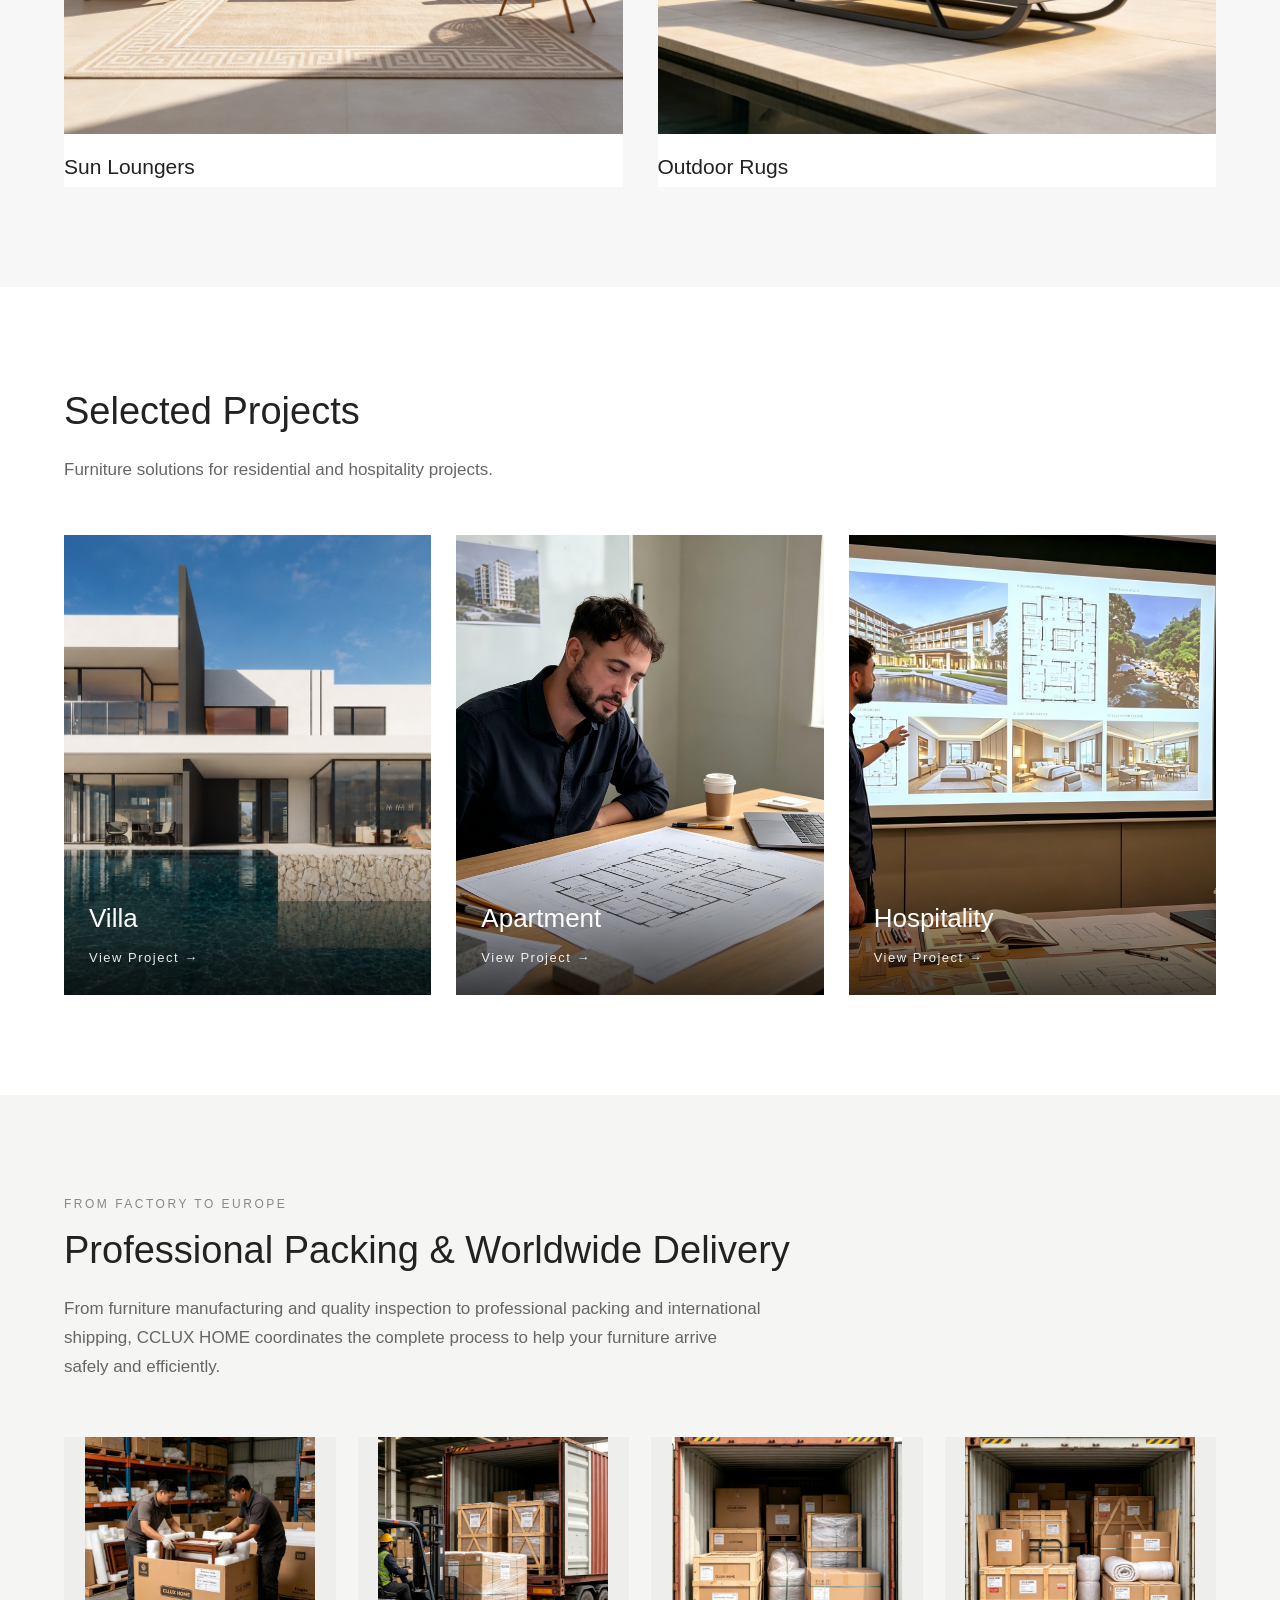
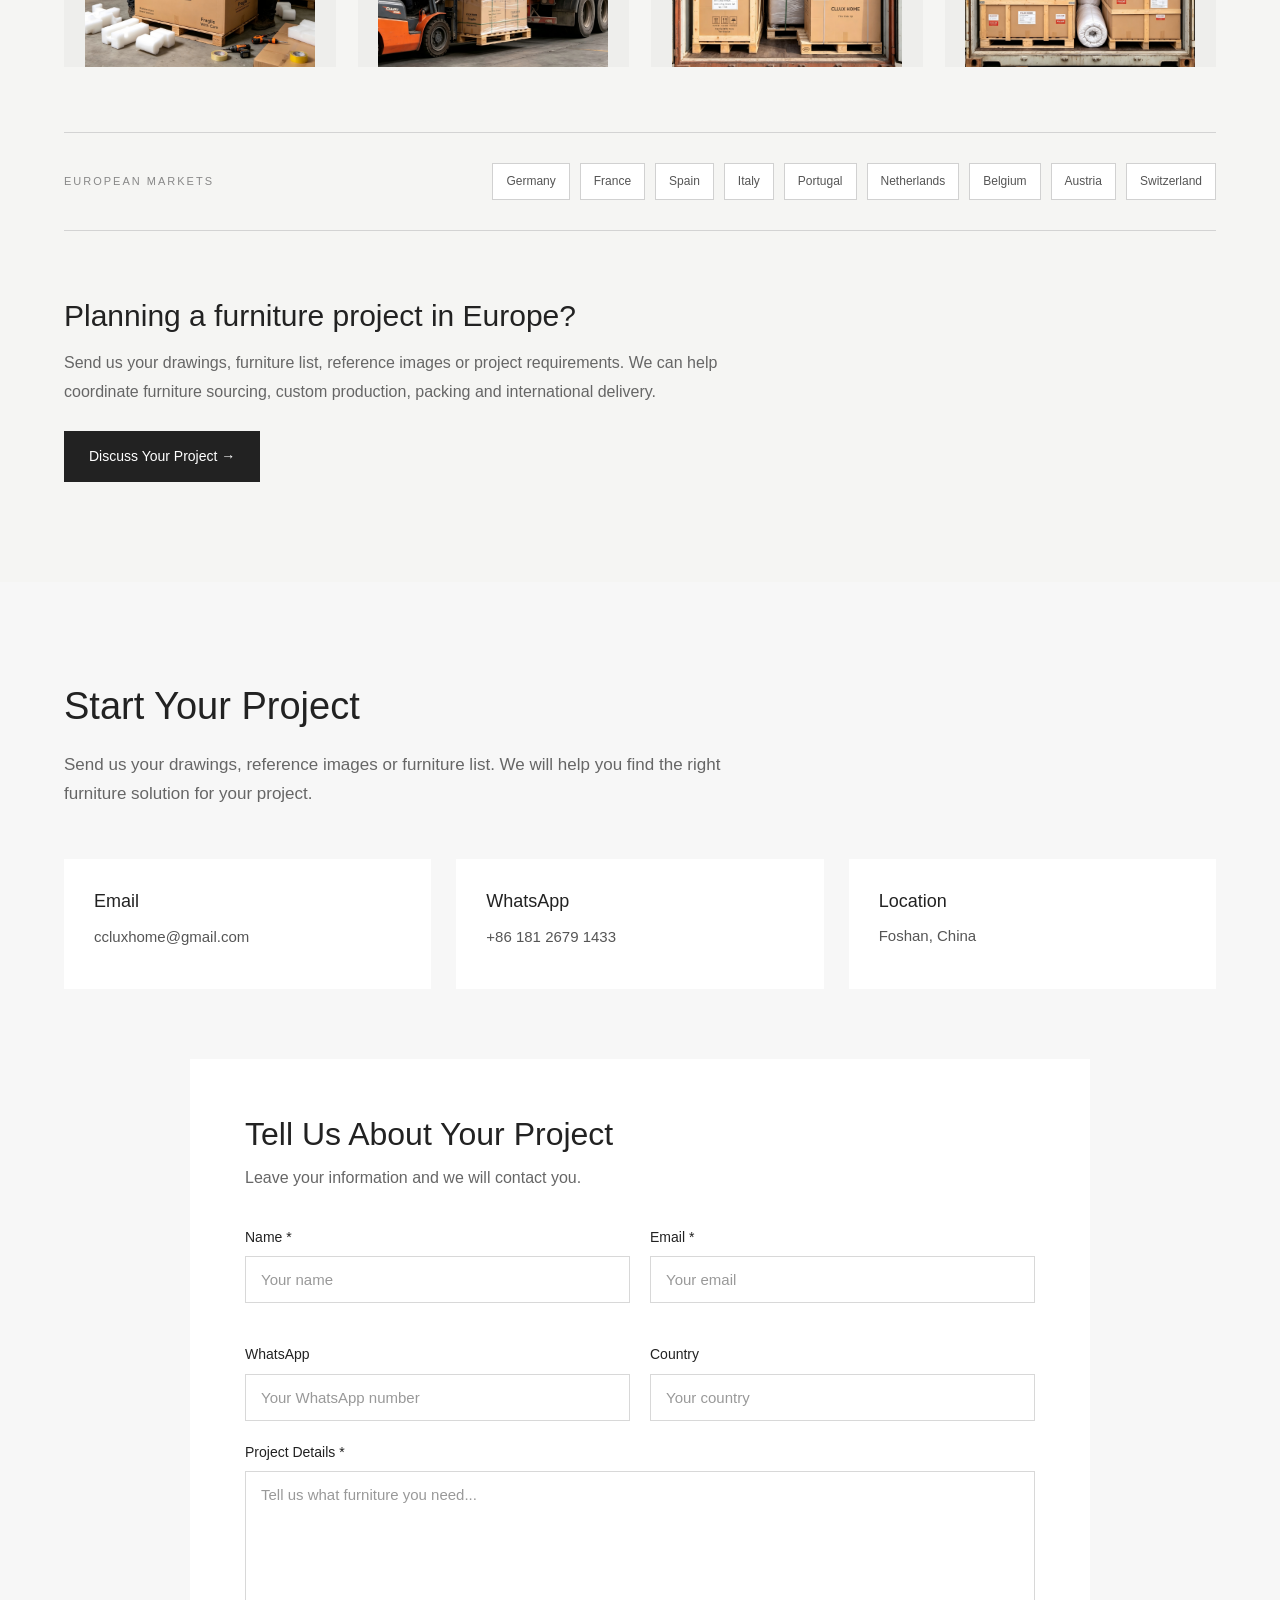
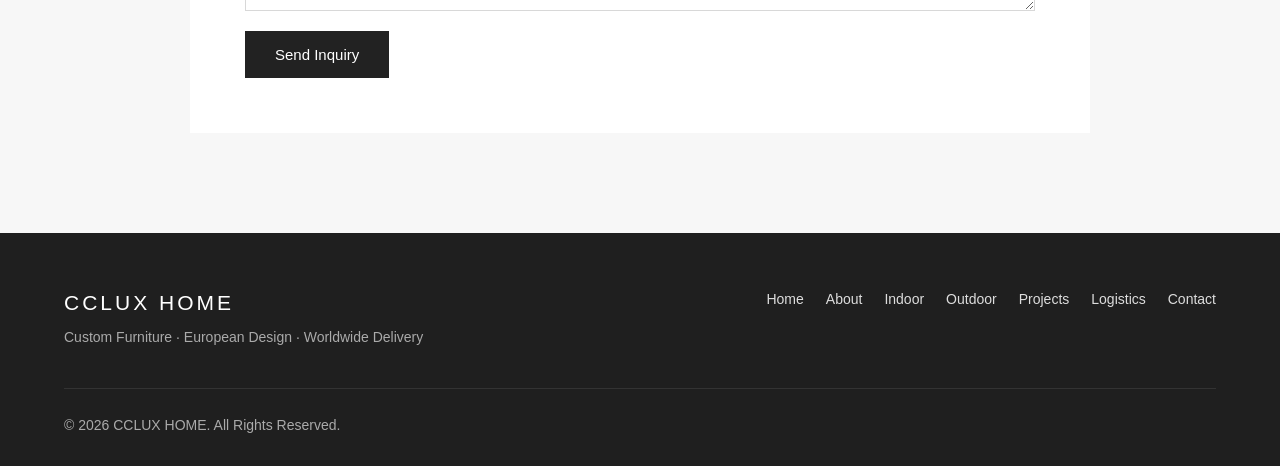
==== commit c51df644: "Update image source for project card" ====
--- a/index.html
+++ b/index.html
@@ -633,7 +633,7 @@
             >
 
                 <img
-                    src="assets/images/hero/Projects/pjj03.png"
+                    src="assets/images/hero/Projects/pjj003.png"
                     alt="Hotel and resort furniture project by CCLUX HOME"
                 >
 
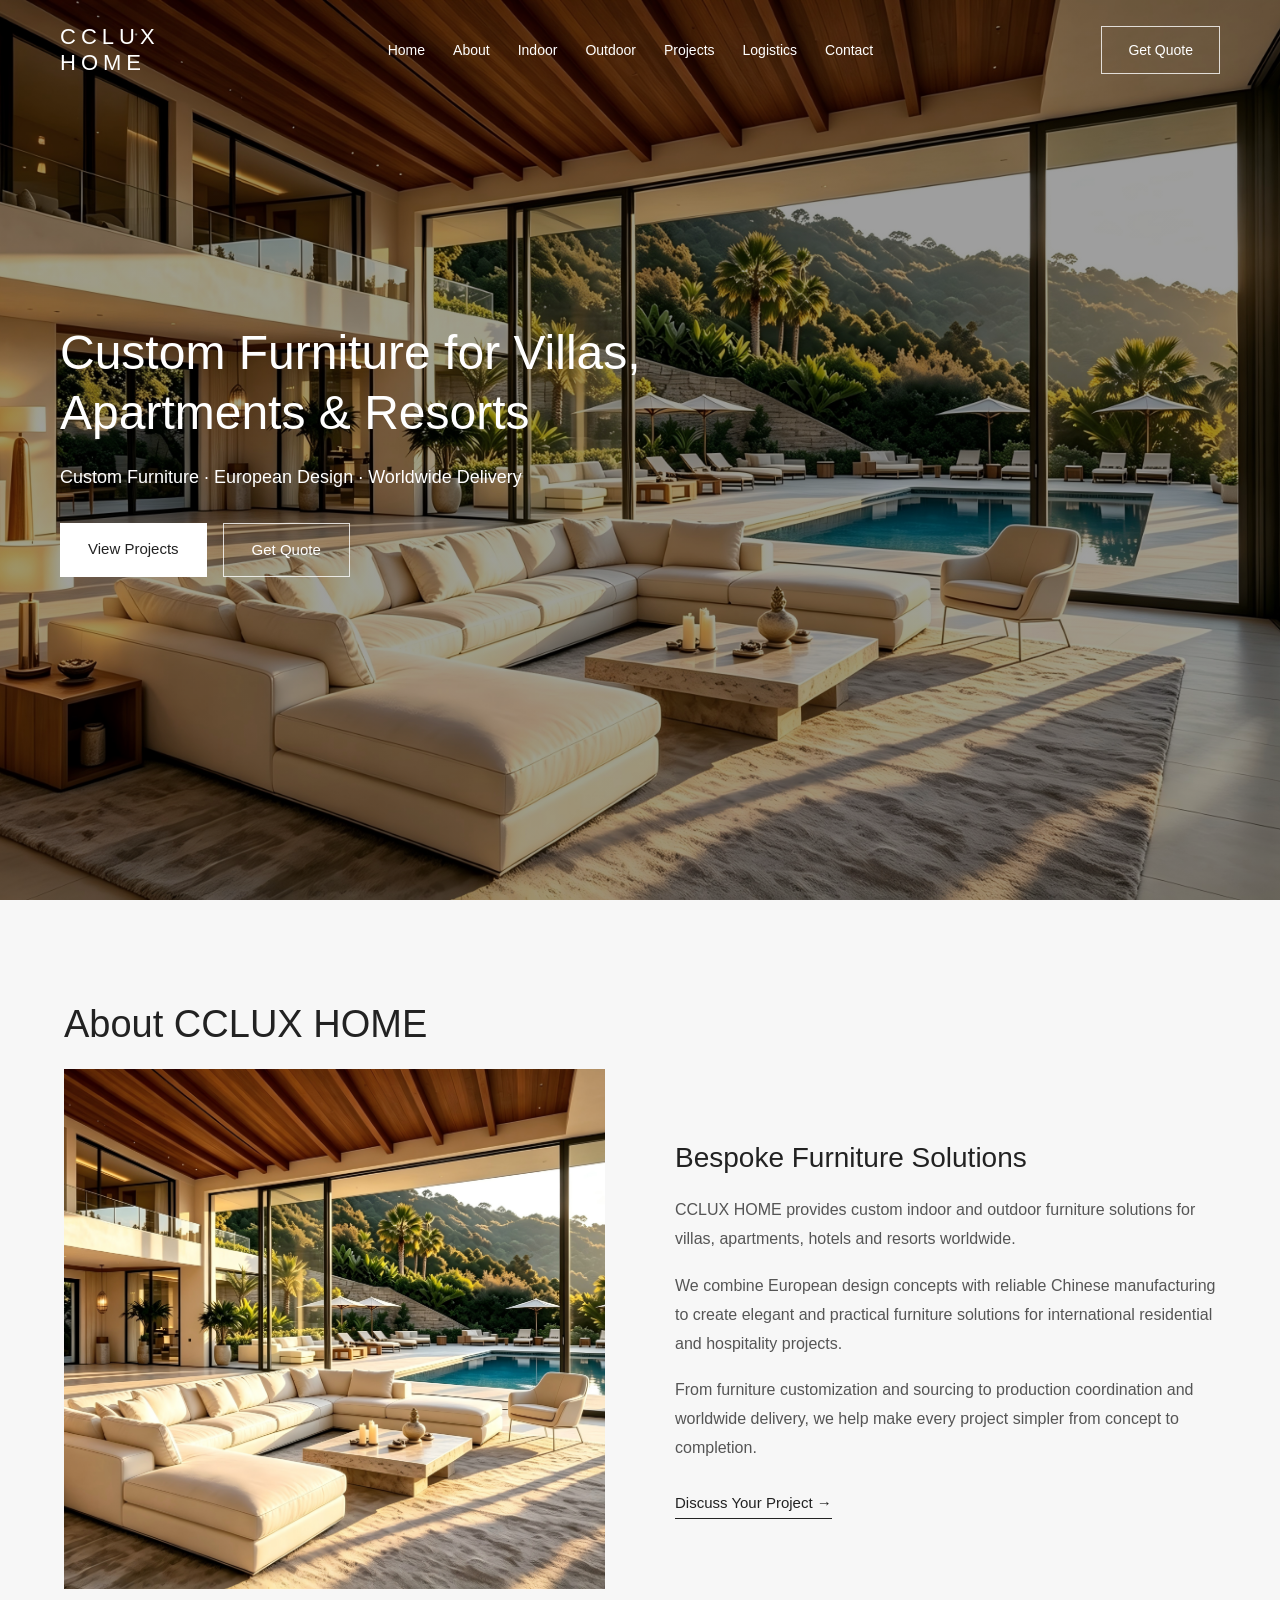
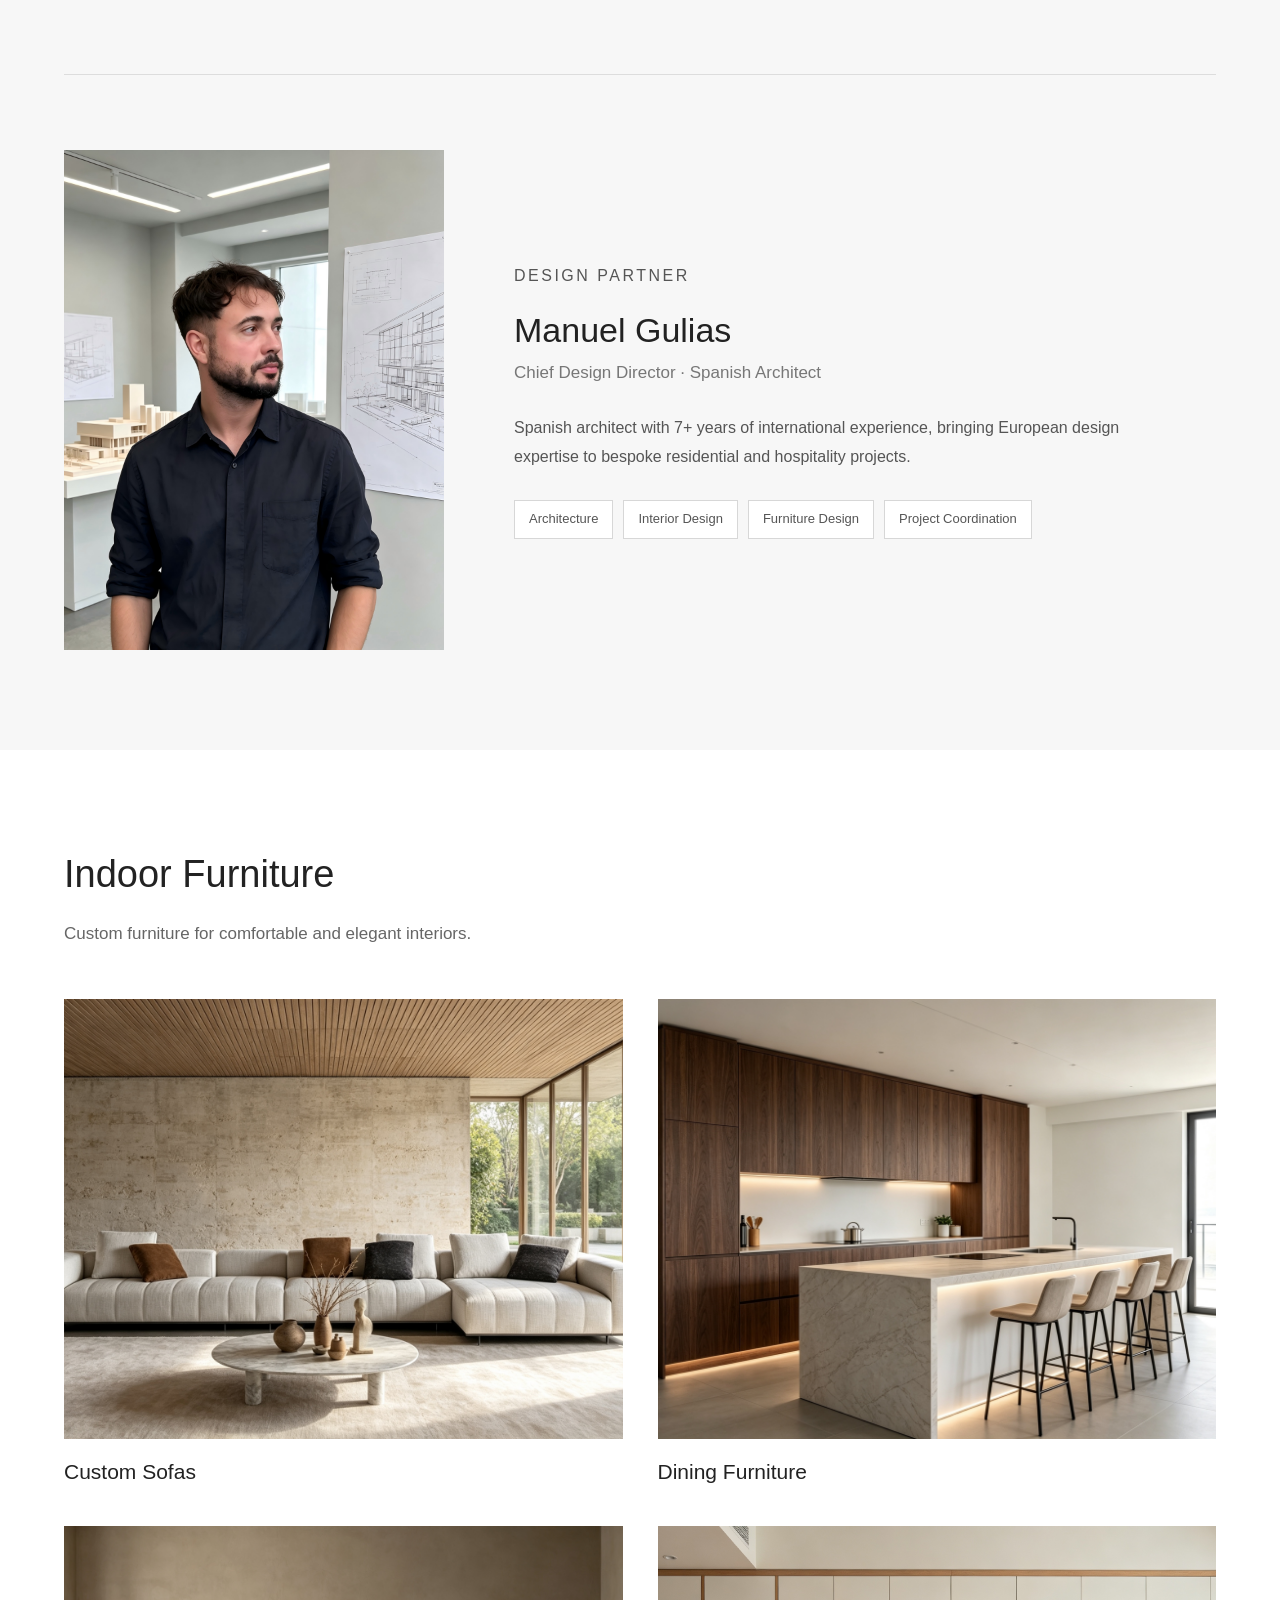
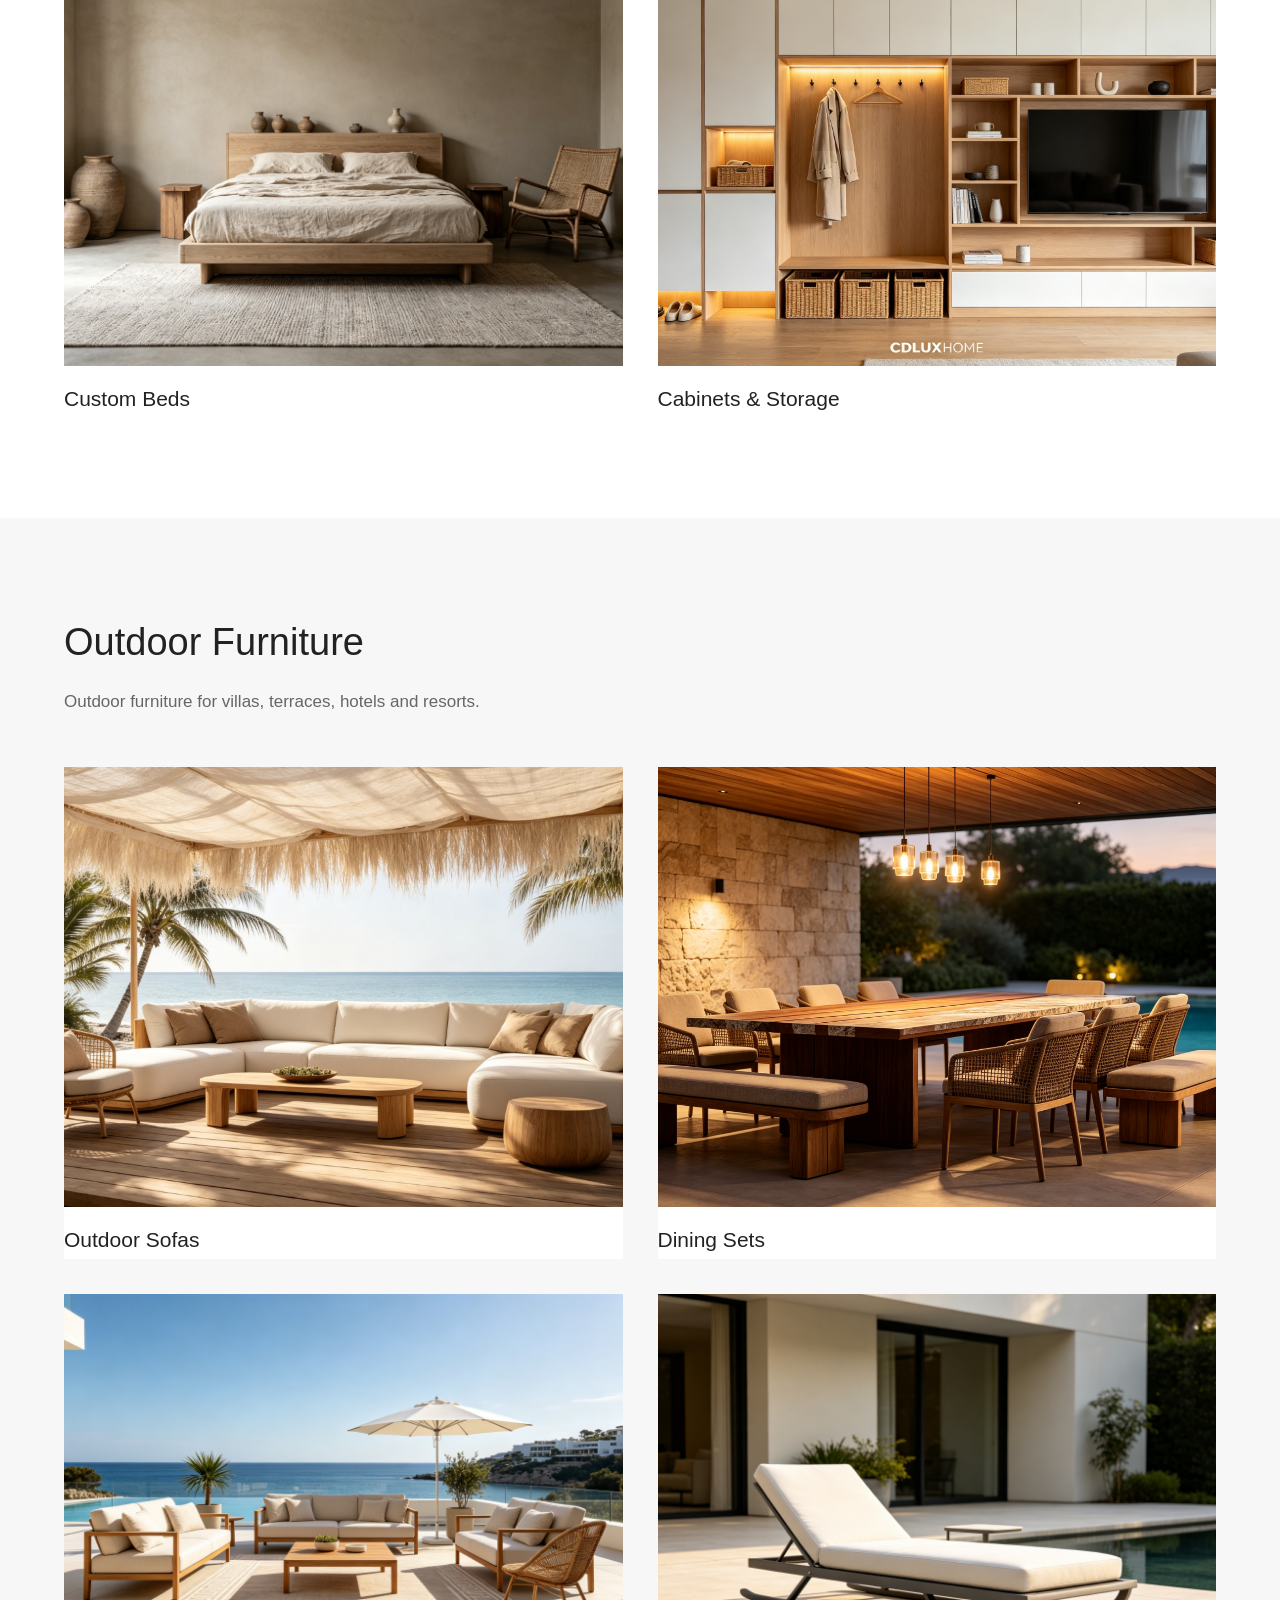
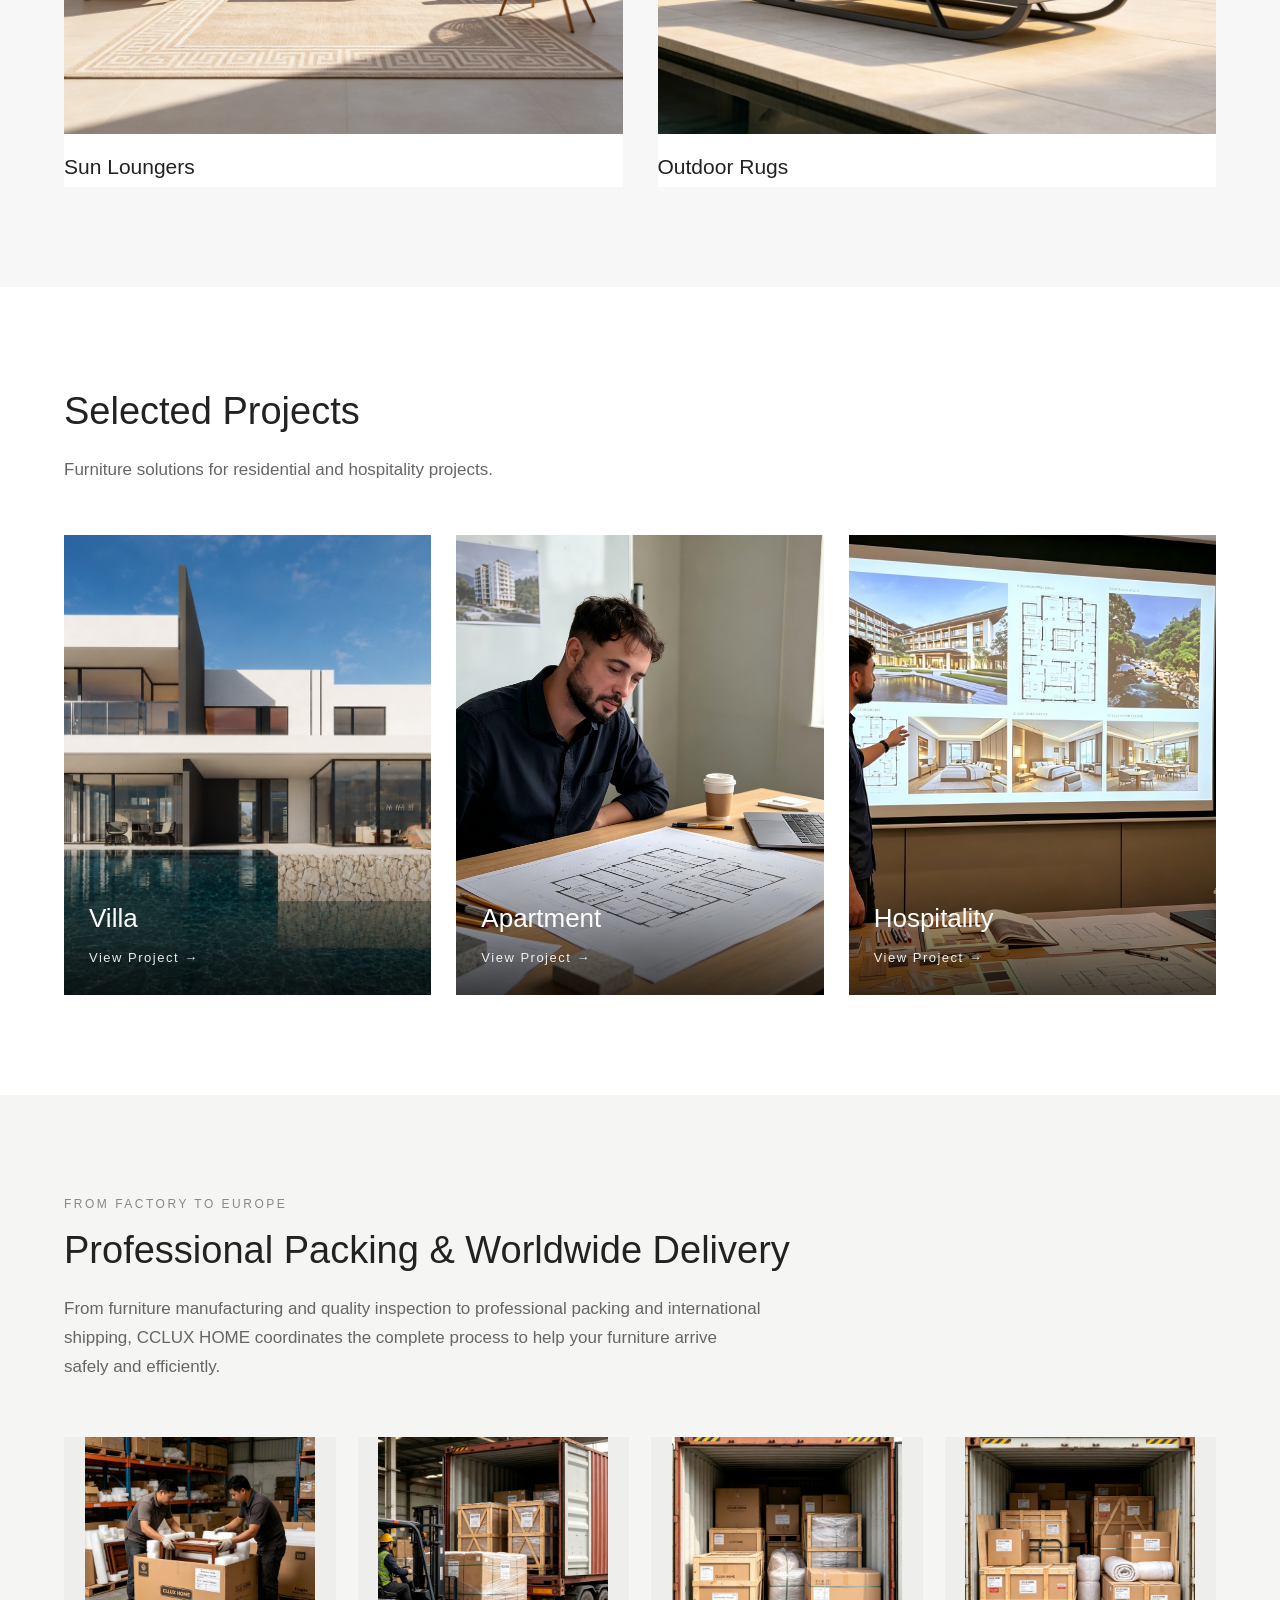
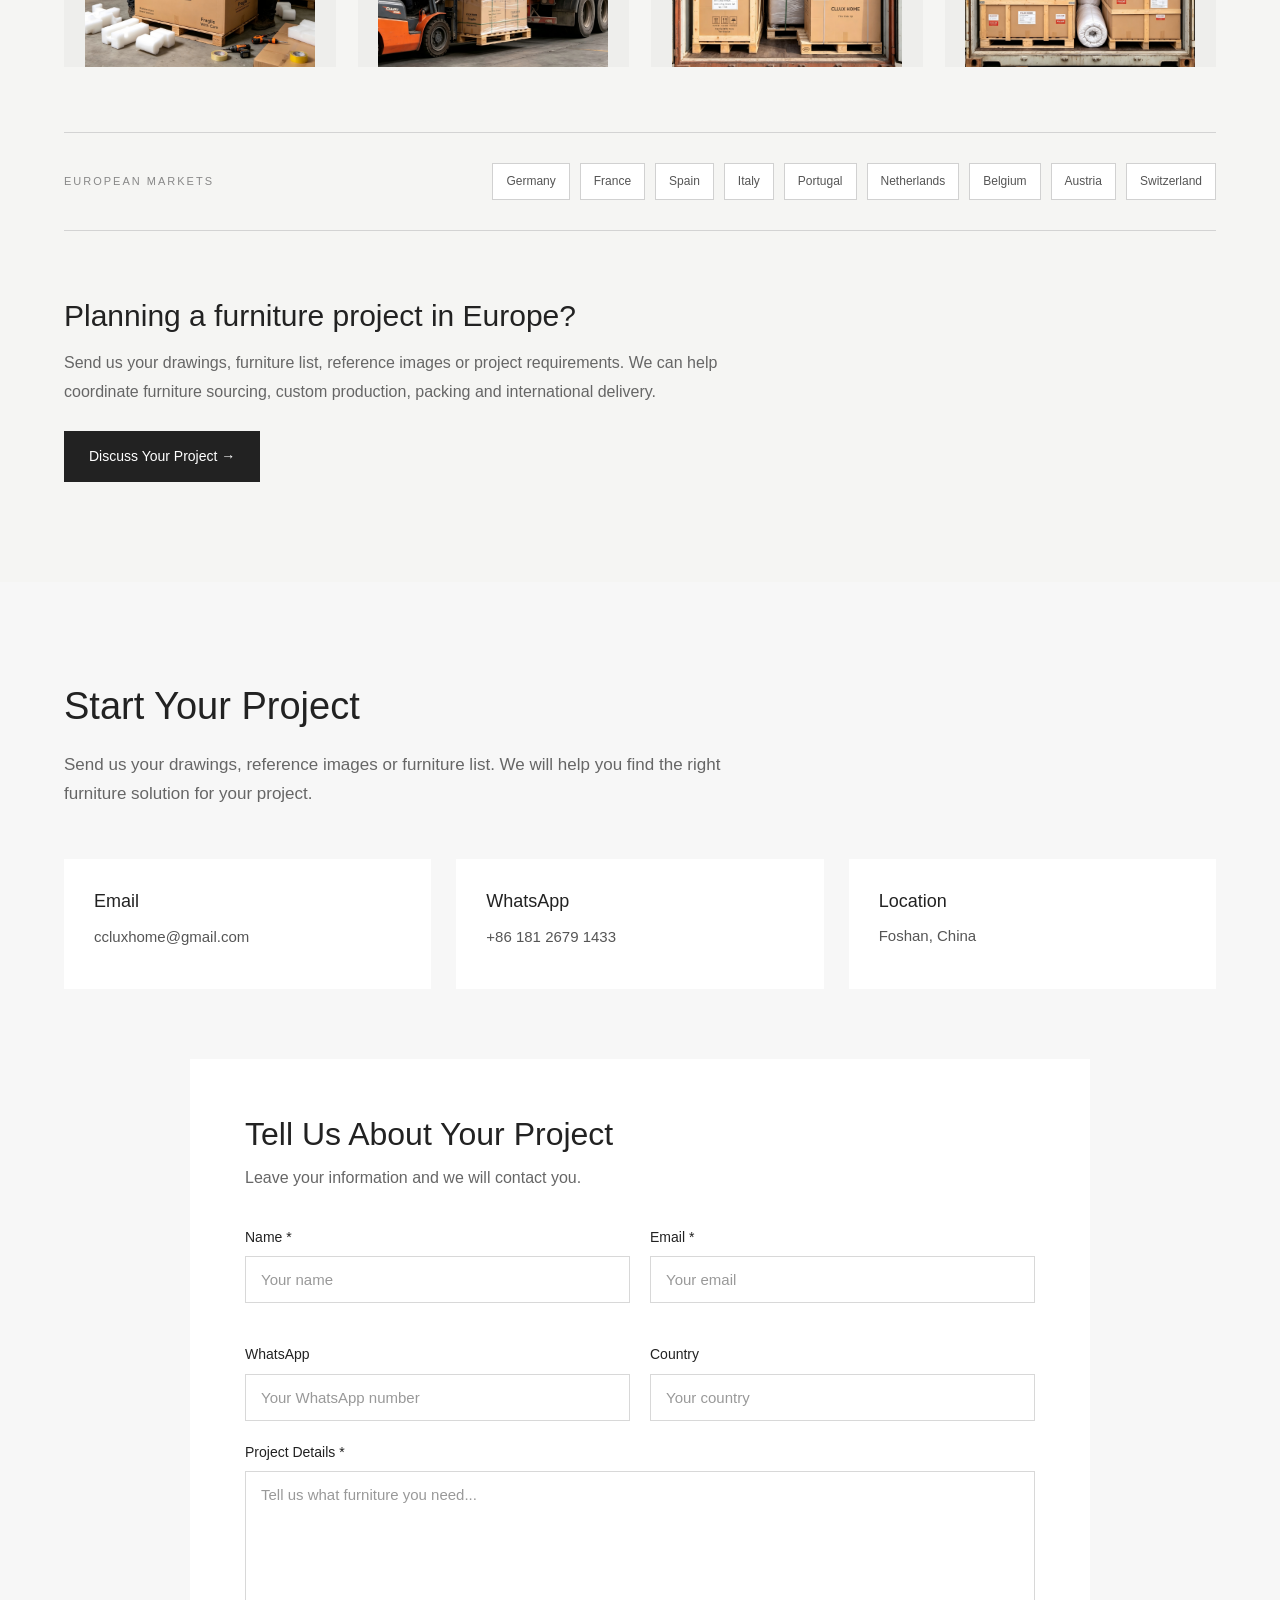
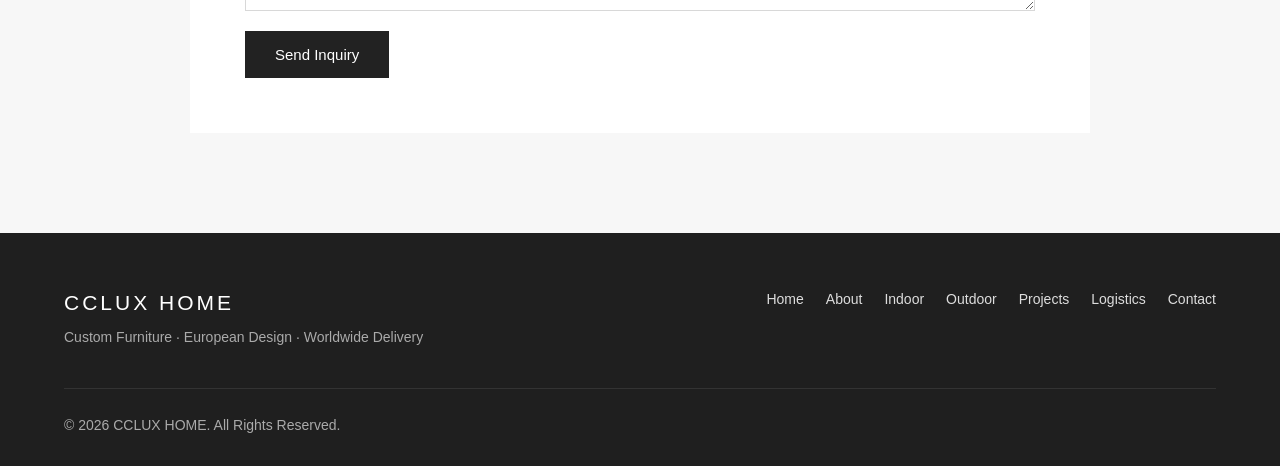
==== commit 80ad033f: "Update furniture description in index.html" ====
--- a/index.html
+++ b/index.html
@@ -127,7 +127,7 @@
 
 
         <p>
-            European Design · Bespoke Furniture · Worldwide Delivery
+            Custom Furniture · European Design · Worldwide Delivery
         </p>
 
 
